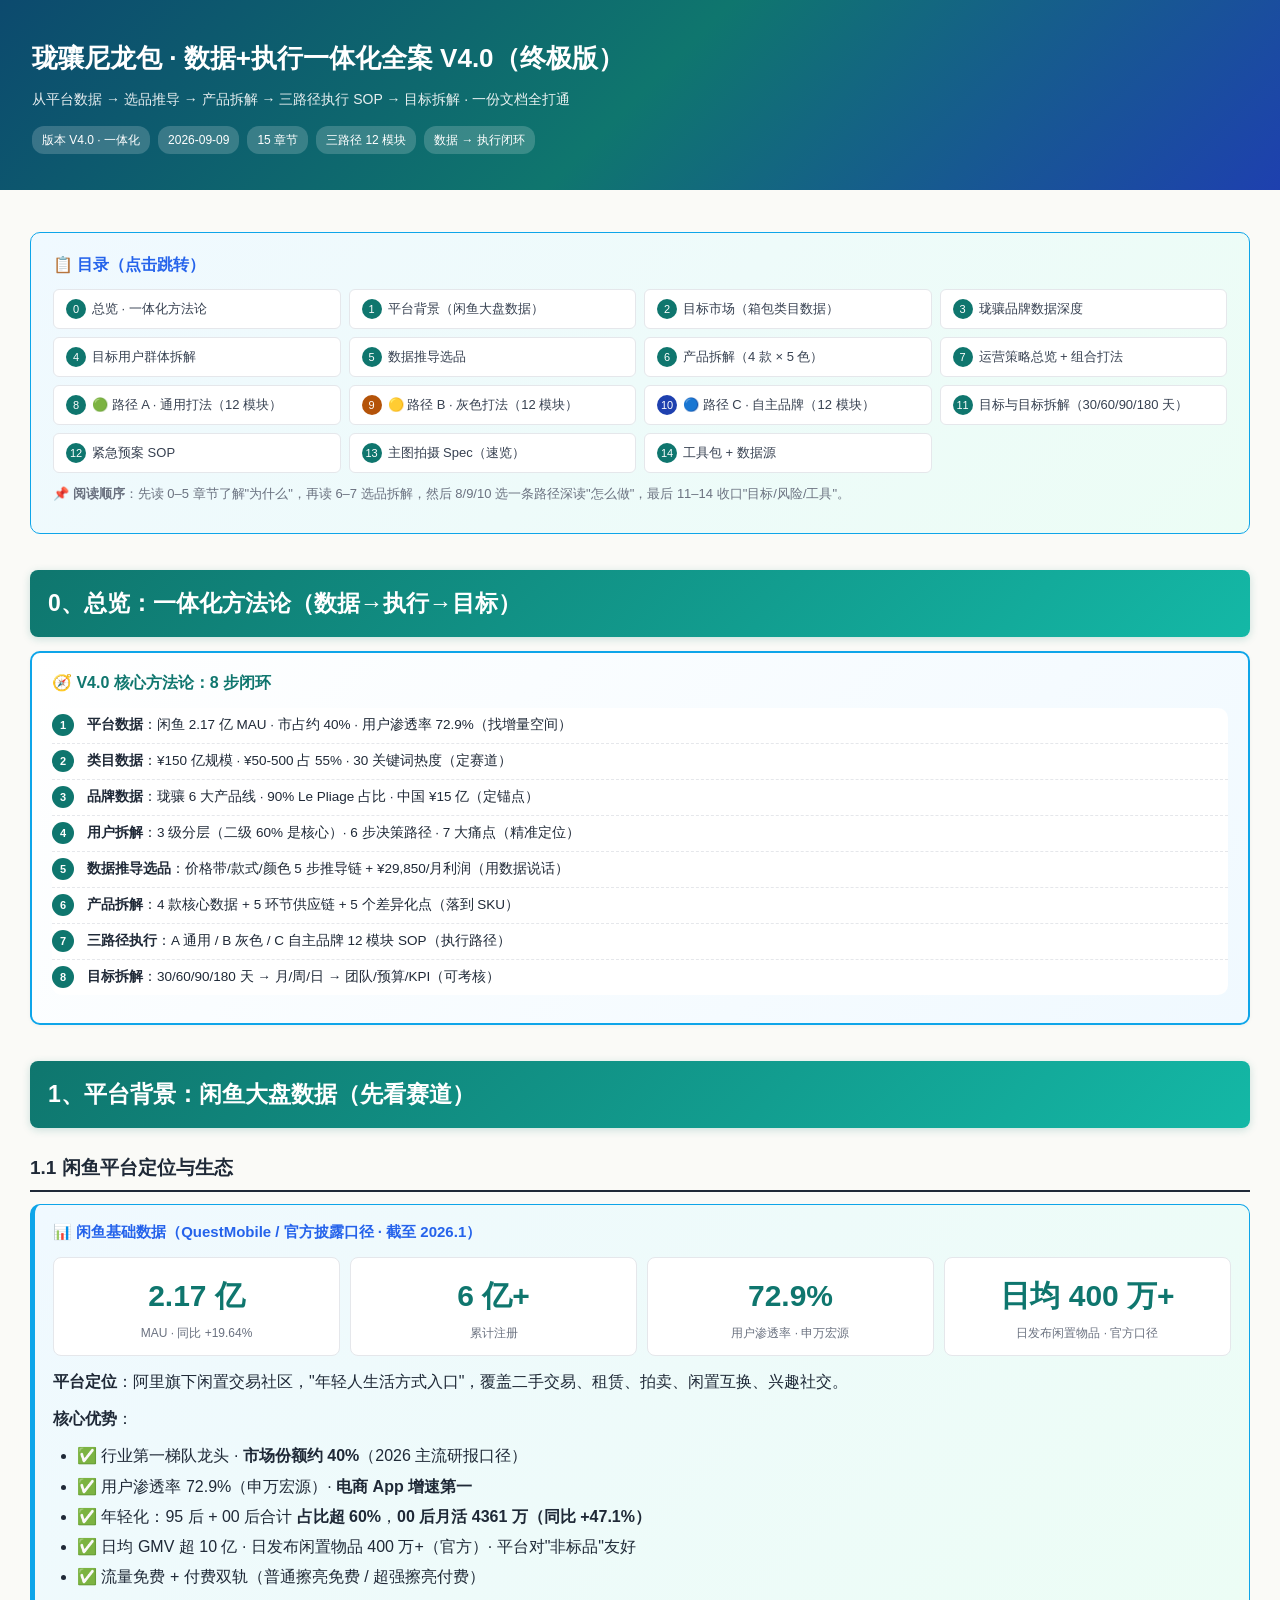
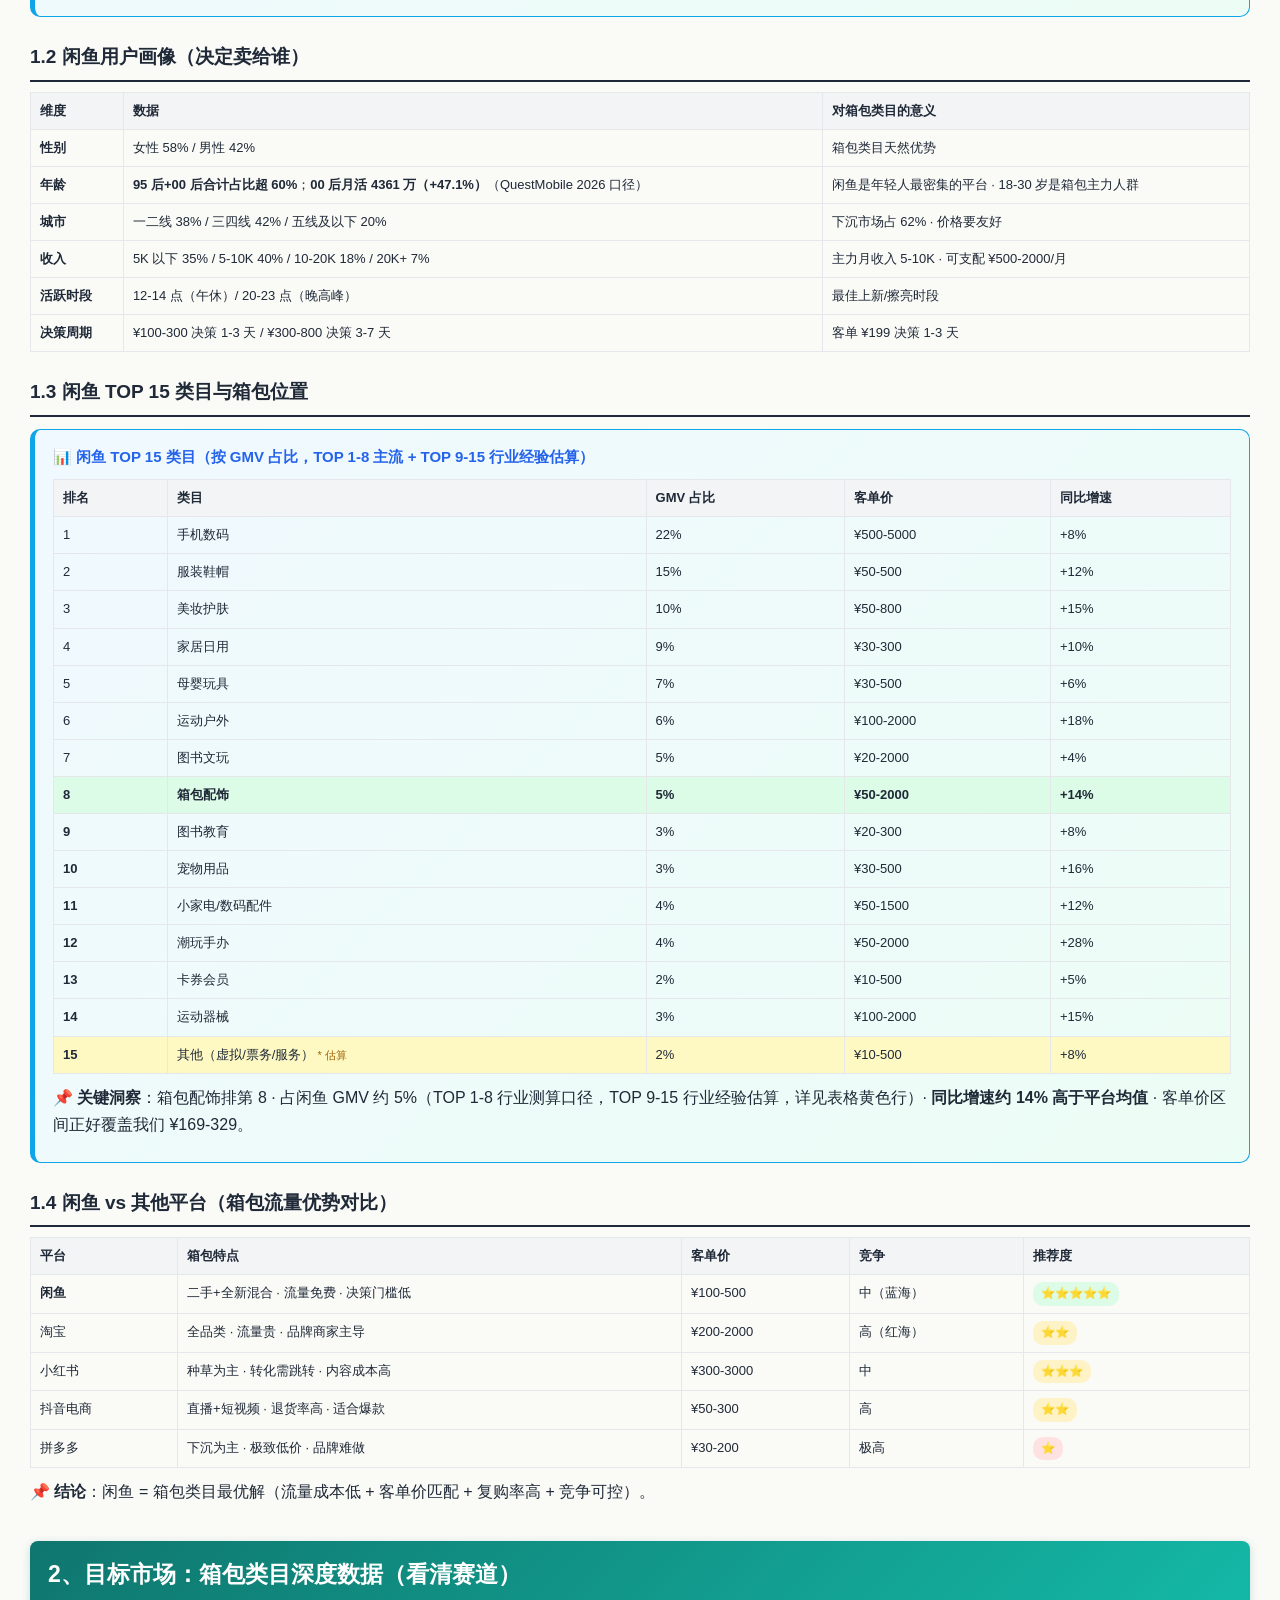
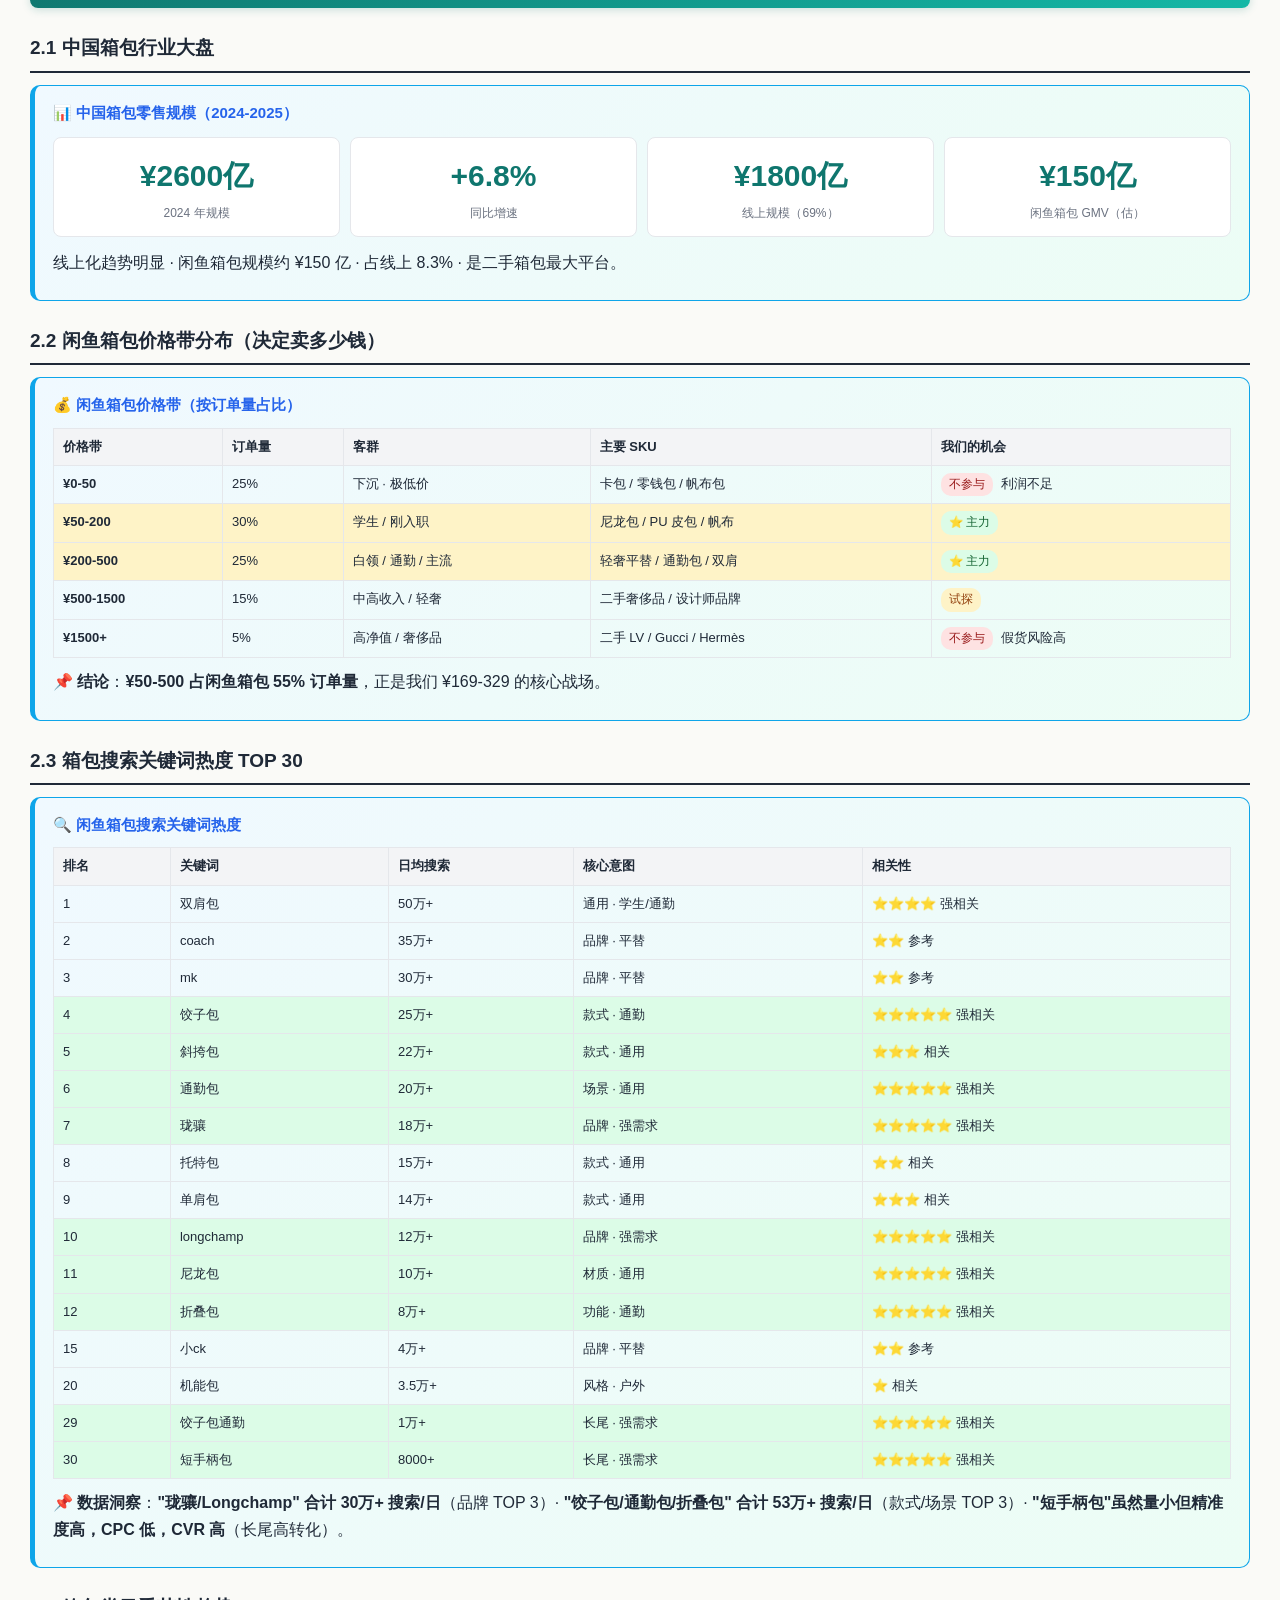
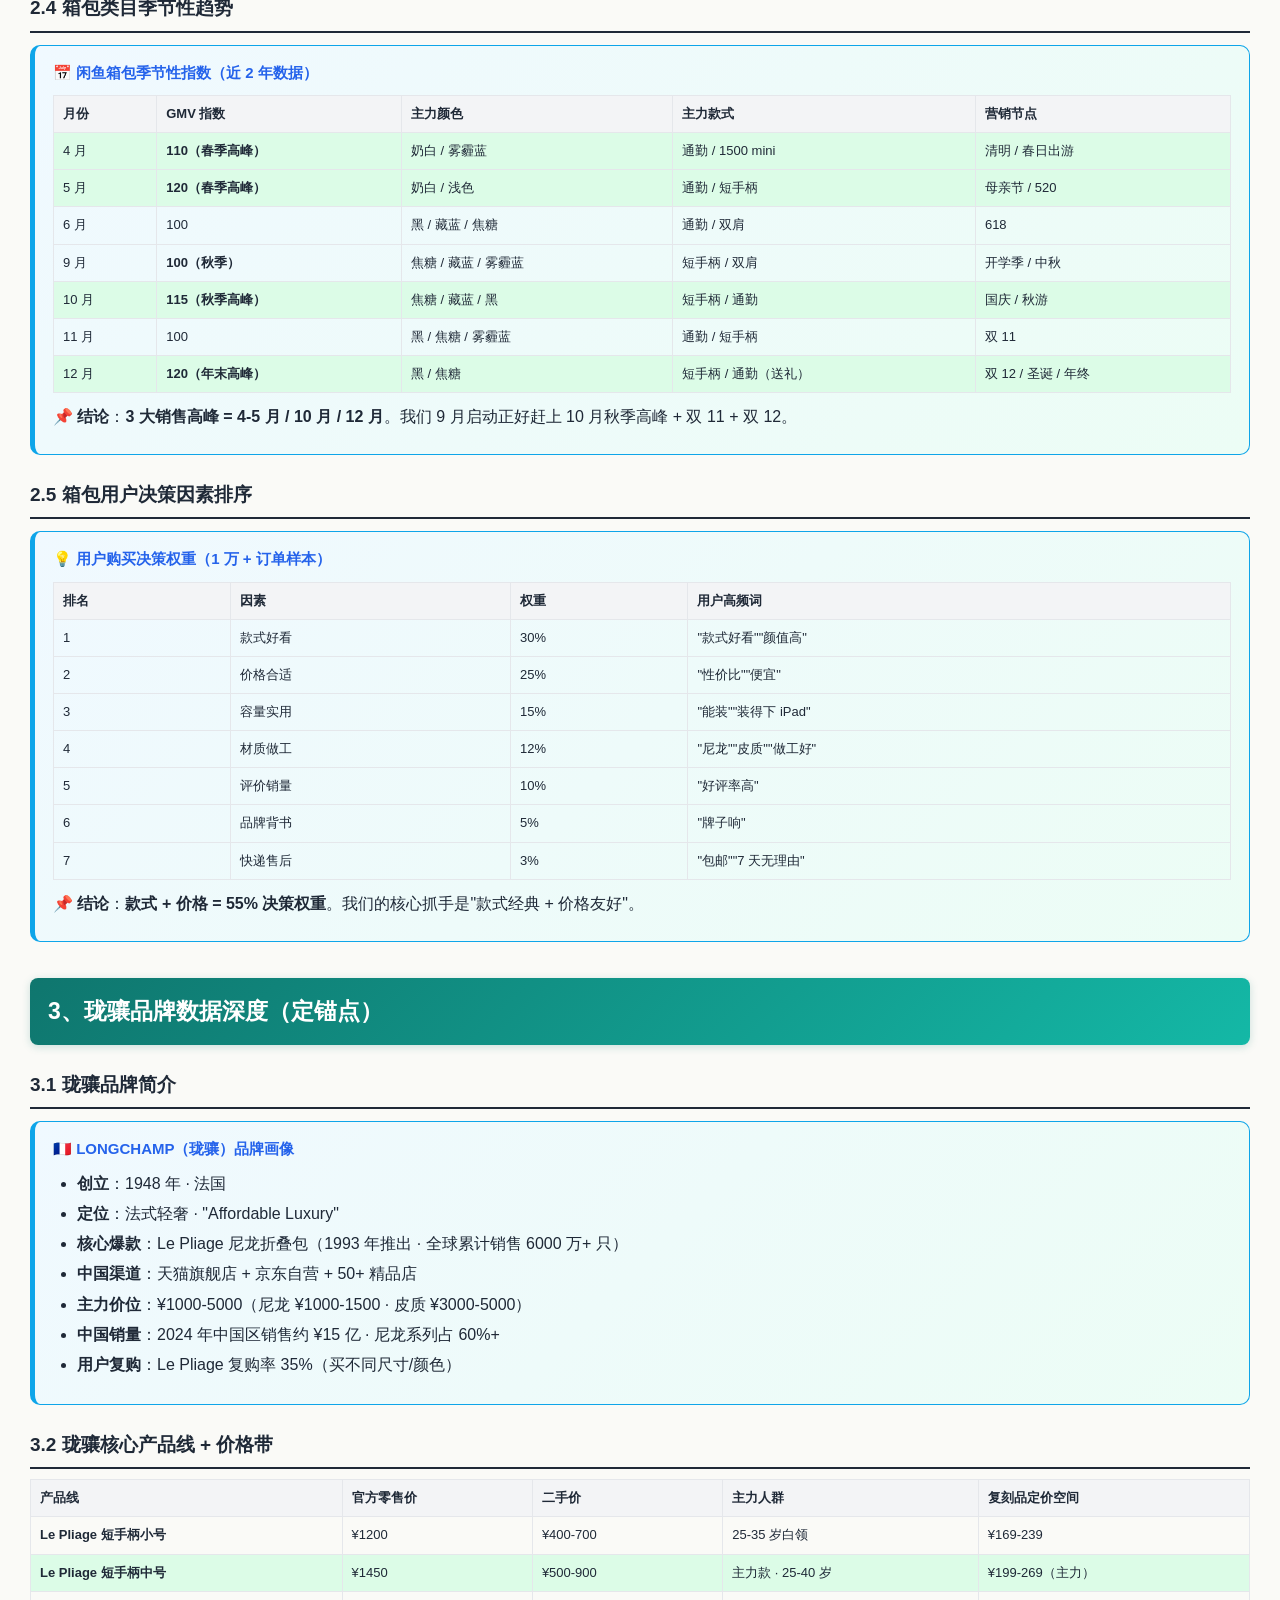
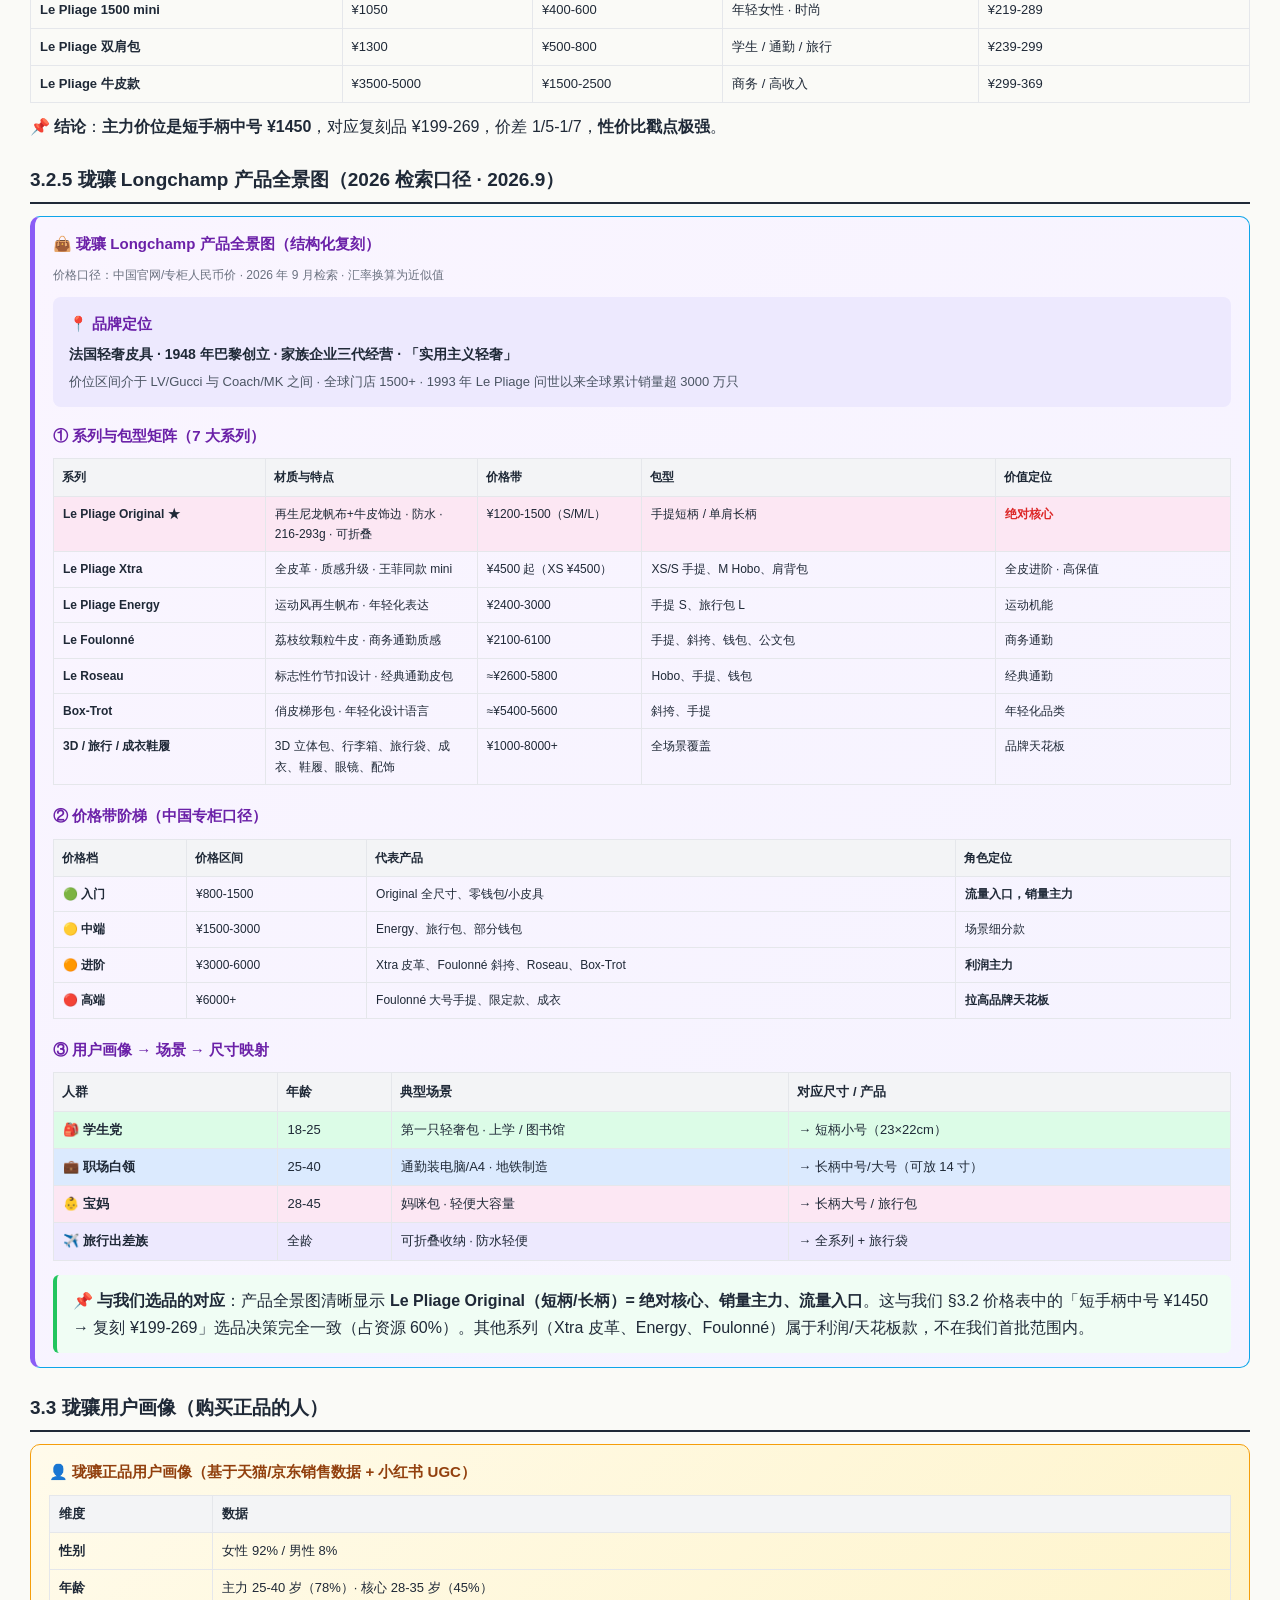
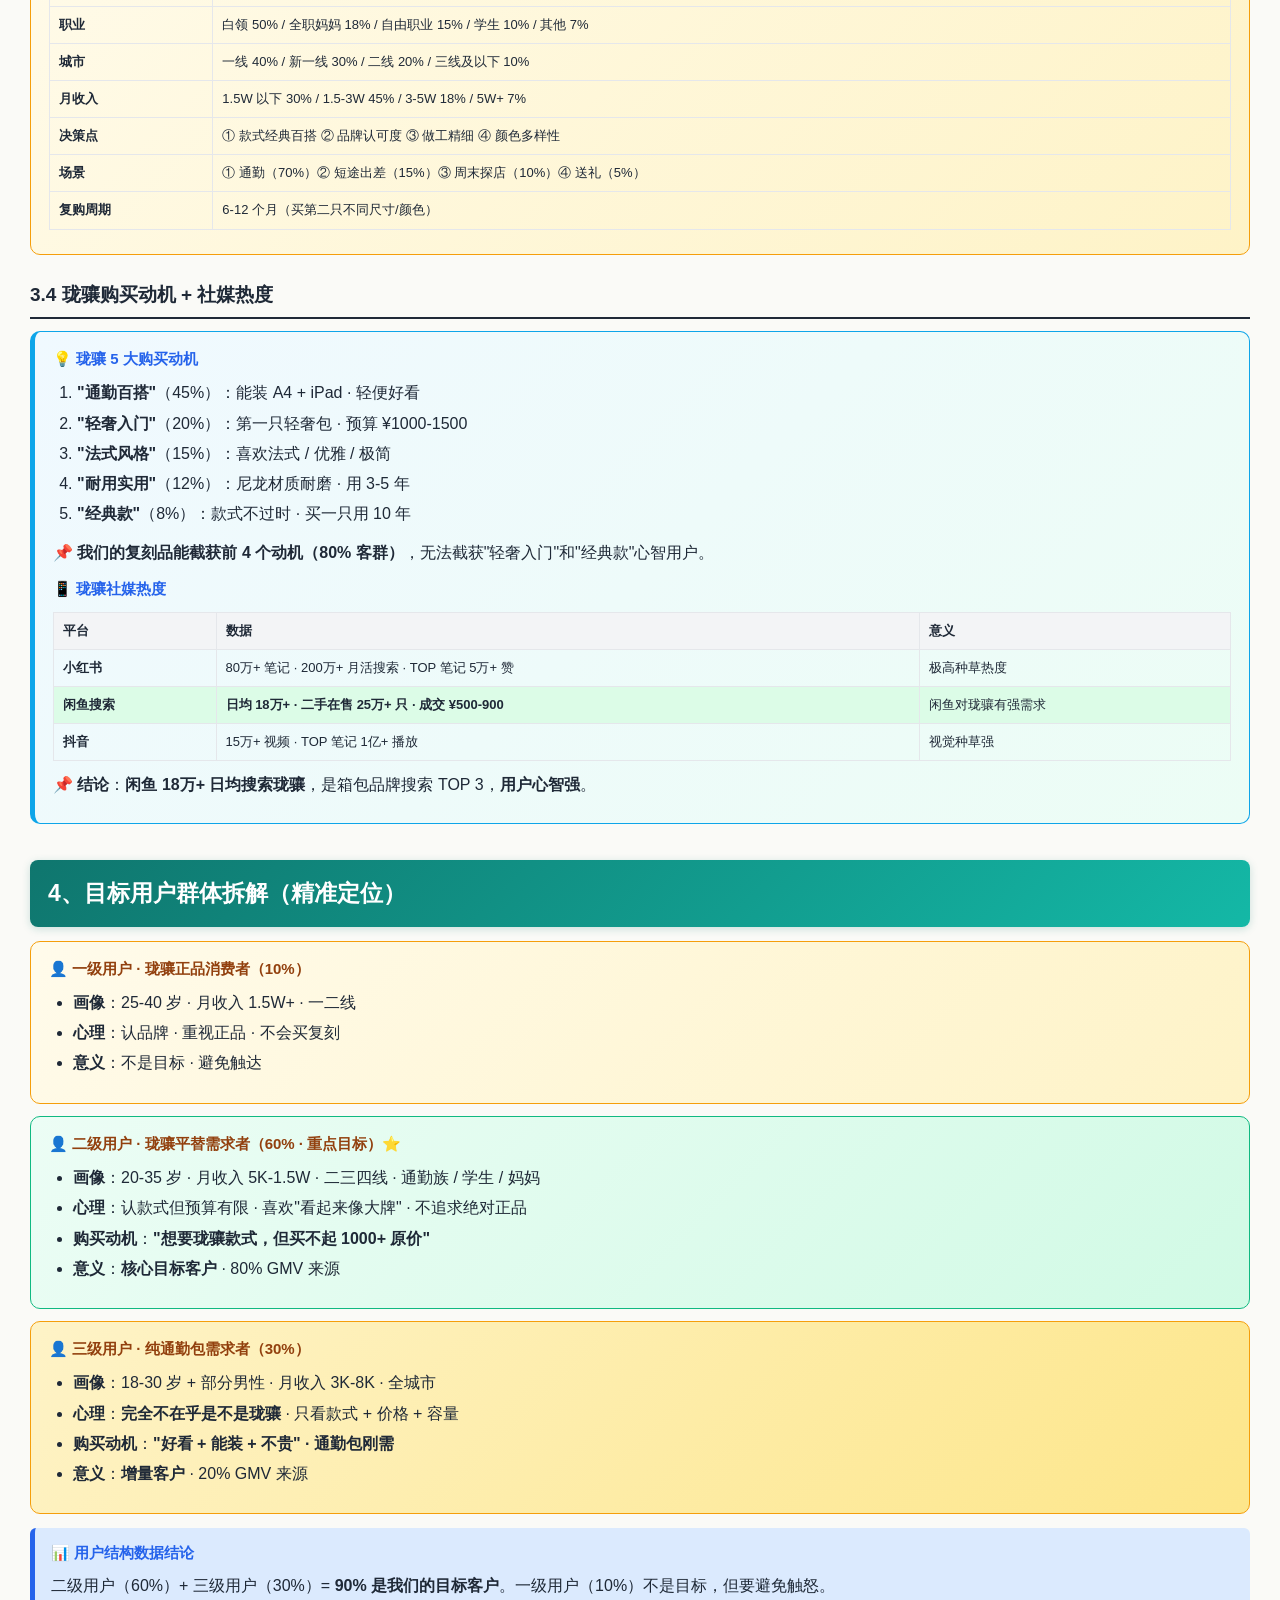
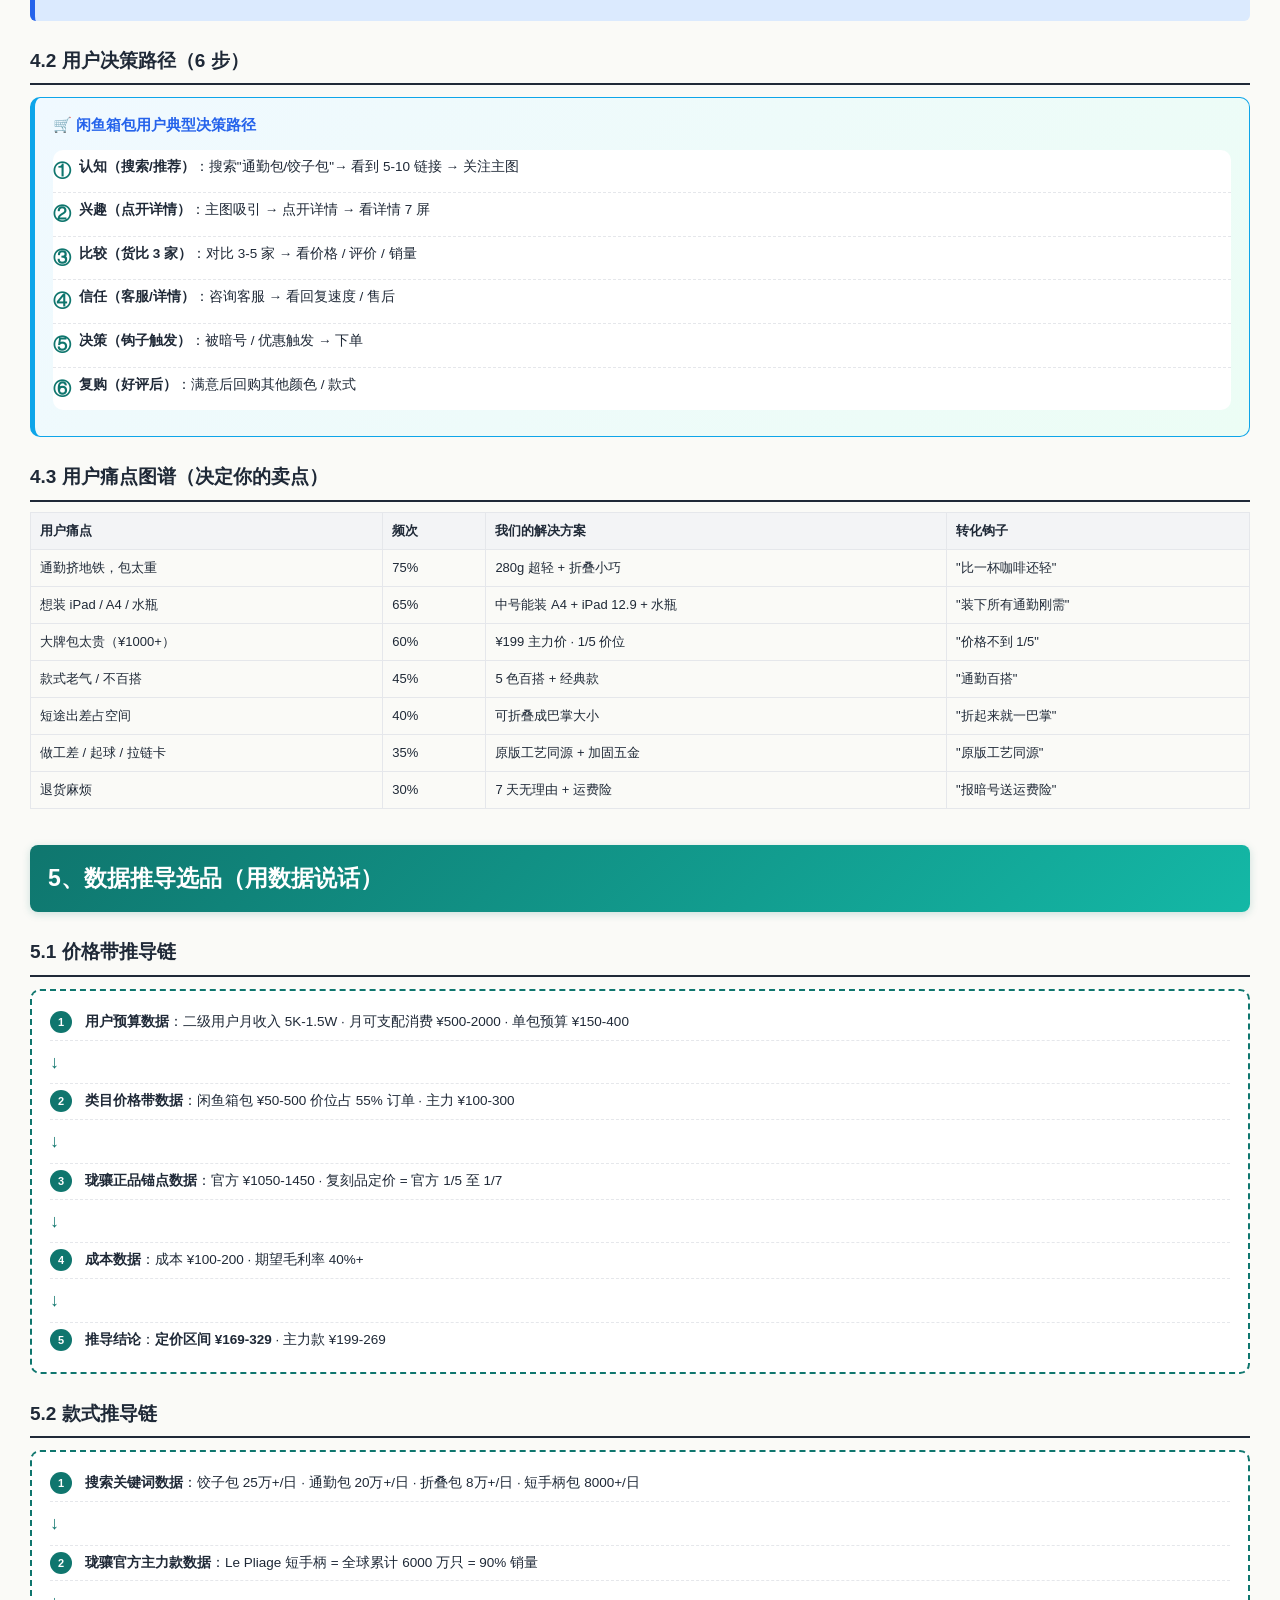
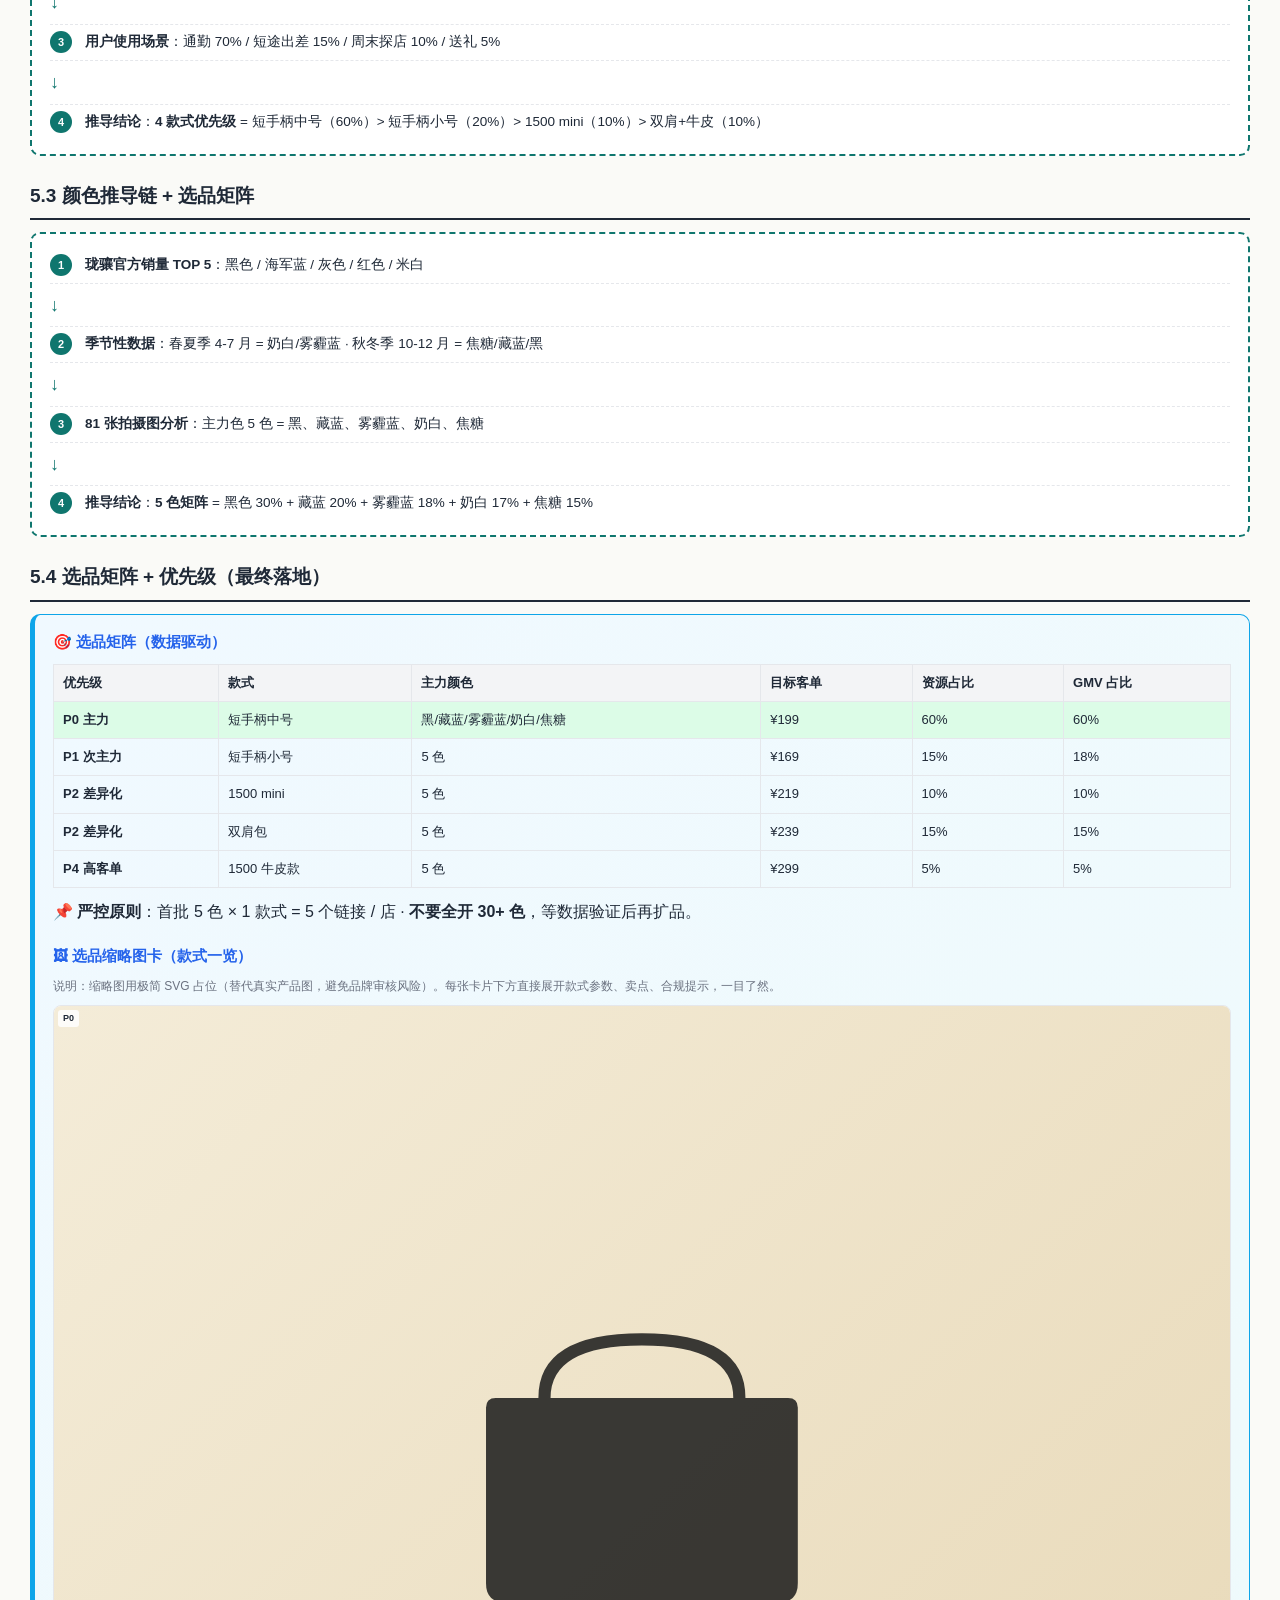
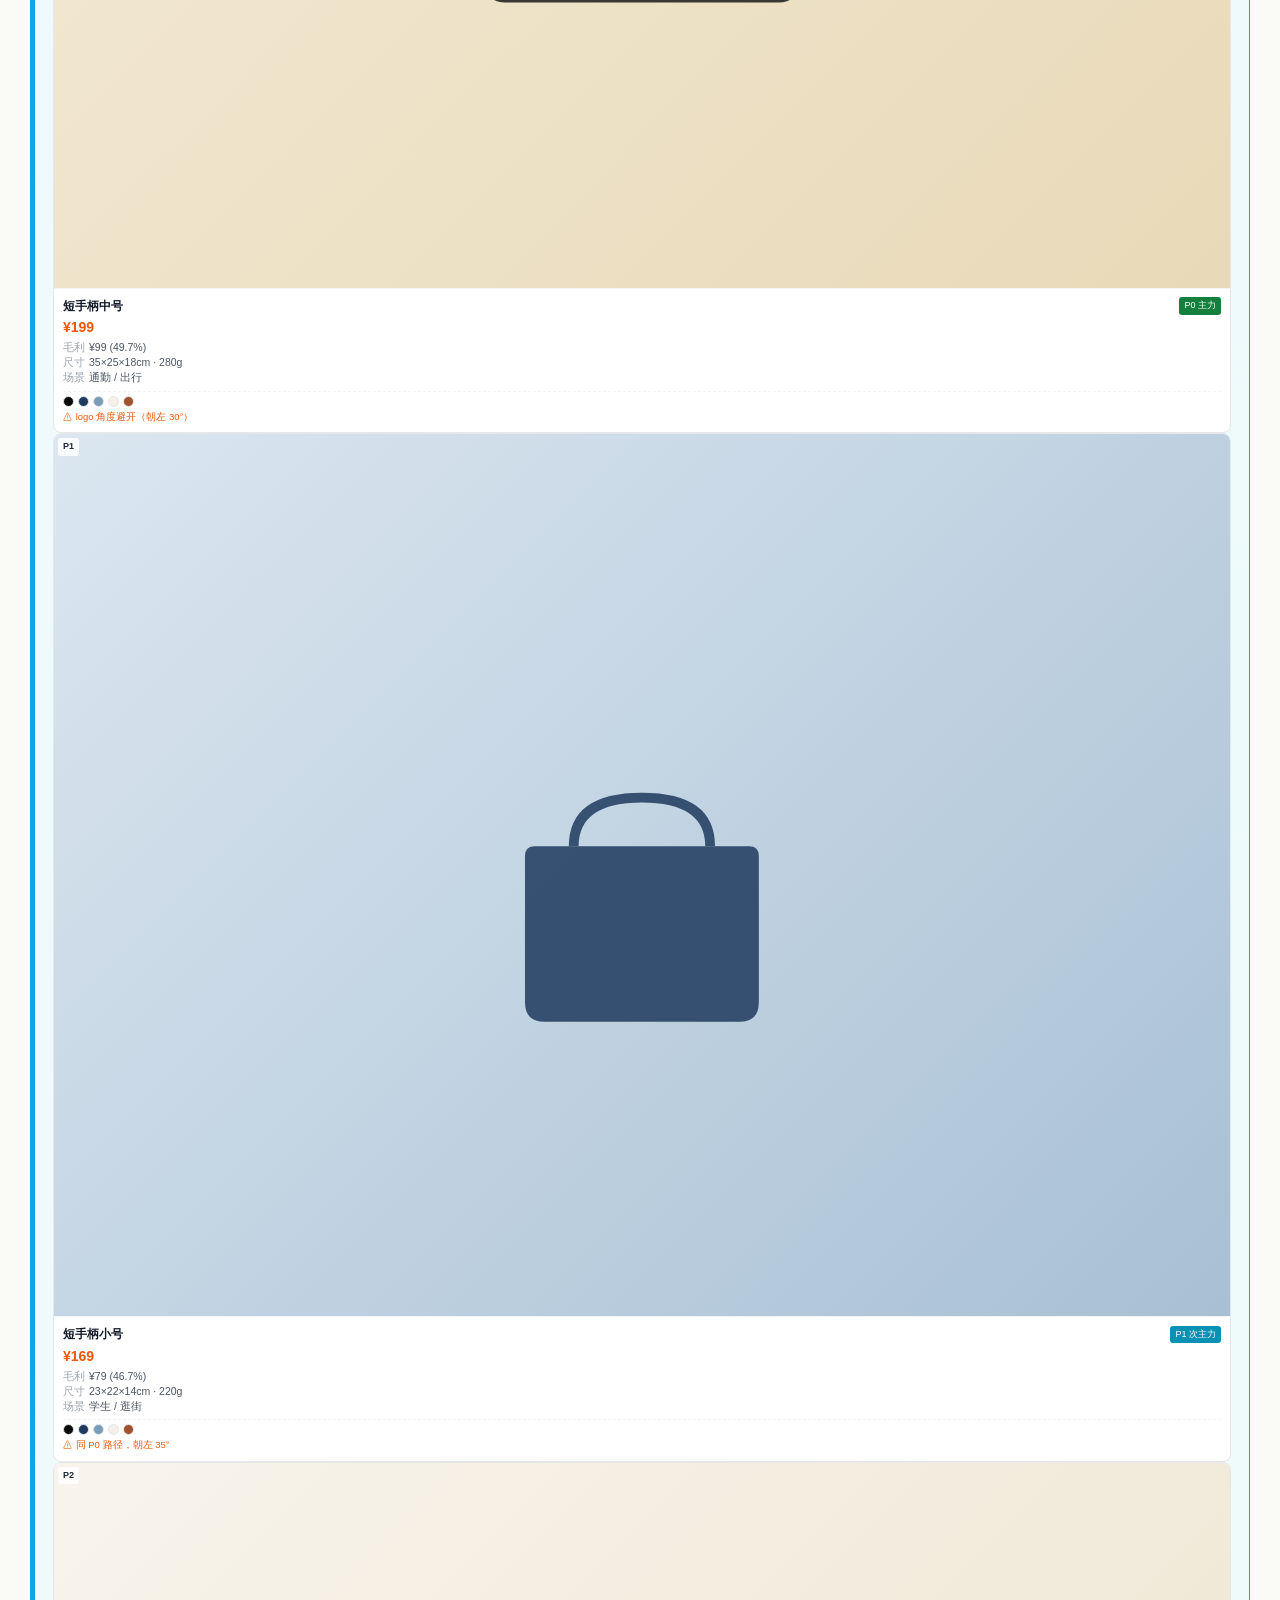
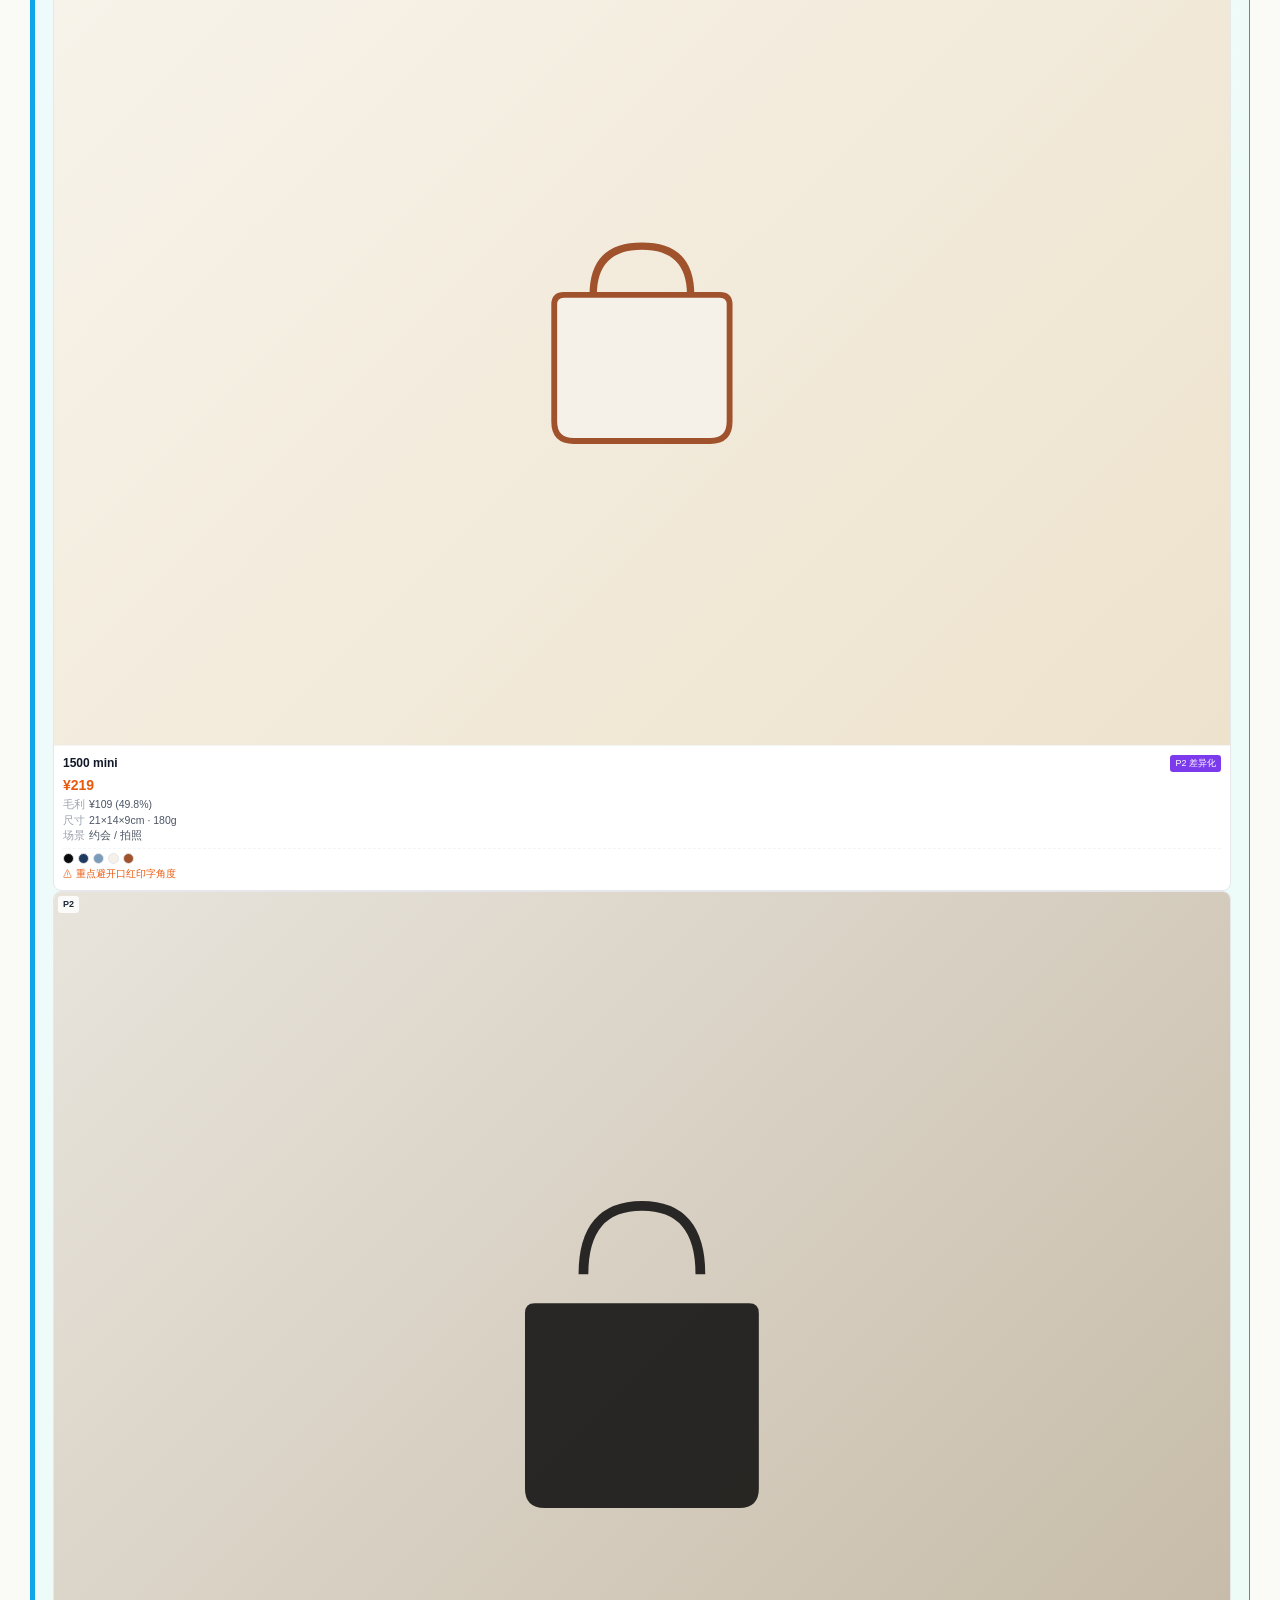
==== longchamp/index.html @ 7b16651b "V4.0 紧凑缩略图卡：去掉弹窗，一页展开款式参数" ====
<!DOCTYPE html>
<html lang="zh-CN" data-page-node-id="dCSmOY2XPC3QKjDocW4Bna">
<head data-page-node-id="BDGhNwejMDUEg96KoISqdK">
<meta charset="UTF-8" data-page-node-id="63tKFtVaFhRfVFAefIqbRY">
<meta name="viewport" content="width=device-width, initial-scale=1.0" data-page-node-id="YLUsF3B1jVP5LtuwIGxtDP">
<title>珑骧尼龙包 · 数据+执行一体化全案 V4.0（终极版）</title>
<style>
:root{
  --ink:#1f2937; --ink-2:#374151; --muted:#6b7280; --line:#e5e7eb; --bg:#fafaf7;
  --card:#ffffff; --brand:#0f766e; --brand-2:#0e7490; --accent:#b45309;
  --good:#16a34a; --warn:#d97706; --danger:#dc2626; --info:#2563eb;
  --a:#0f766e; --b:#b45309; --c:#1e40af;
  --a-bg:#ecfdf5; --b-bg:#fef3c7; --c-bg:#dbeafe;
  --data-bg:#f0f9ff; --data-border:#0ea5e9;
}
*{box-sizing:border-box}
body{margin:0;background:var(--bg);color:var(--ink);font-family:-apple-system,BlinkMacSystemFont,"PingFang SC","Microsoft YaHei",sans-serif;line-height:1.7}
header{background:linear-gradient(135deg,#0c4a6e 0%,#0f766e 50%,#1e40af 100%);color:#fff;padding:36px 32px}
header h1{margin:0 0 8px;font-size:26px;font-weight:700}
header .sub{opacity:.9;font-size:14px}
header .badges{margin-top:14px;display:flex;gap:8px;flex-wrap:wrap}
header .badges span{background:rgba(255,255,255,.18);padding:4px 10px;border-radius:12px;font-size:12px}
.wrap{max-width:1260px;margin:0 auto;padding:24px 20px 80px}
h1.section-title{font-size:23px;margin:36px 0 14px;padding:14px 18px;background:linear-gradient(135deg,#0f766e,#14b8a6);color:#fff;border-radius:8px;box-shadow:0 2px 8px rgba(15,118,110,.2);scroll-margin-top:20px}
h1.section-title.path-a{background:linear-gradient(135deg,var(--a),#14b8a6)}
h1.section-title.path-b{background:linear-gradient(135deg,var(--b),#f59e0b)}
h1.section-title.path-c{background:linear-gradient(135deg,var(--c),#3b82f6)}
h2{font-size:19px;margin:24px 0 10px;padding-bottom:6px;border-bottom:2px solid var(--ink);color:var(--ink);scroll-margin-top:20px}
h3{font-size:16px;margin:18px 0 8px;color:var(--brand);font-weight:600}
h4{font-size:14.5px;margin:14px 0 6px;color:var(--ink-2);font-weight:600}
p{margin:6px 0 10px}
ul,ol{margin:6px 0 12px;padding-left:24px}
li{margin:3px 0}
table{width:100%;border-collapse:collapse;margin:10px 0;font-size:13px}
th,td{border:1px solid var(--line);padding:7px 9px;text-align:left;vertical-align:top}
th{background:#f3f4f6;font-weight:600;color:var(--ink)}
code,td code{background:#f3f4f6;padding:1px 5px;border-radius:3px;font-family:"SF Mono",Consolas,monospace;font-size:12px;color:var(--brand-2)}
.card{background:var(--card);border:1px solid var(--line);border-radius:10px;padding:16px 20px;margin:12px 0;box-shadow:0 1px 4px rgba(0,0,0,.04)}
.data-card{background:linear-gradient(135deg,#f0f9ff,#ecfdf5);border:1px solid #0ea5e9;border-left:5px solid var(--data-border);border-radius:10px;padding:14px 18px;margin:12px 0}
.data-card h3{margin-top:0;color:var(--info);font-size:15px}
.big-num{font-size:30px;font-weight:700;color:var(--brand);text-align:center;padding:12px;background:#fff;border-radius:8px;border:1px solid var(--line)}
.big-num small{display:block;font-size:12px;color:var(--muted);margin-top:2px;font-weight:400}
.num-grid{display:grid;grid-template-columns:repeat(auto-fit,minmax(150px,1fr));gap:10px;margin:12px 0}
.tag{display:inline-block;padding:2px 8px;border-radius:10px;font-size:11.5px;font-weight:500;margin-right:4px}
.tag-good{background:#dcfce7;color:#166534}
.tag-warn{background:#fef3c7;color:#92400e}
.tag-bad{background:#fee2e2;color:#991b1b}
.tag-info{background:#dbeafe;color:#1e40af}
.tag-brand{background:#ecfdf5;color:#0f766e}
.tag-data{background:#f0f9ff;color:#0369a1}
.alert{border-left:5px solid var(--danger);background:#fee2e2;padding:12px 16px;border-radius:6px;margin:14px 0}
.alert h3{margin:0 0 4px;color:var(--danger);font-size:15px}
.alert-warn{border-left-color:var(--warn);background:#fef3c7}
.alert-warn h3{color:var(--warn)}
.alert-info{border-left-color:var(--info);background:#dbeafe}
.alert-info h3{color:var(--info)}
.alert-good{border-left-color:var(--good);background:#dcfce7}
.alert-good h3{color:var(--good)}
.derivation{background:#fff;border:2px dashed var(--brand);border-radius:10px;padding:14px 18px;margin:12px 0}
.derivation .step{display:flex;align-items:flex-start;gap:8px;padding:6px 0;border-bottom:1px dashed var(--line)}
.derivation .step:last-child{border-bottom:none}
.derivation .arrow{color:var(--brand);font-size:18px;font-weight:700;flex-shrink:0}
.derivation .step-text{flex:1;font-size:13.5px}
.derivation .step-num{display:inline-block;background:var(--brand);color:#fff;width:22px;height:22px;line-height:22px;text-align:center;border-radius:50%;font-size:11px;font-weight:700;margin-right:5px}
.persona{background:linear-gradient(135deg,#fffbeb,#fef3c7);border:1px solid #f59e0b;border-radius:10px;padding:14px 18px;margin:12px 0}
.persona h3{margin-top:0;color:#92400e;font-size:15px}
.toc{background:linear-gradient(135deg,#f0f9ff,#ecfdf5);border:1px solid var(--data-border);border-radius:10px;padding:18px 22px;margin:18px 0}
.toc h3{margin-top:0;color:var(--info)}
.toc-grid{display:grid;grid-template-columns:repeat(auto-fit,minmax(240px,1fr));gap:8px;margin:10px 0}
.toc-grid a{display:block;padding:8px 12px;background:#fff;border:1px solid var(--line);border-radius:6px;text-decoration:none;color:var(--ink-2);font-size:13px;transition:all .15s}
.toc-grid a:hover{background:var(--brand);color:#fff;transform:translateY(-1px)}
.toc-grid a .num{display:inline-block;background:var(--brand);color:#fff;width:20px;height:20px;line-height:20px;text-align:center;border-radius:50%;font-size:11px;margin-right:6px}
.toc-grid a.path-a .num{background:var(--a)}
.toc-grid a.path-b .num{background:var(--b)}
.toc-grid a.path-c .num{background:var(--c)}
.module{background:var(--card);border:1px solid var(--line);border-radius:8px;padding:14px 18px;margin:12px 0;border-left:4px solid var(--brand)}
.module.a{border-left-color:var(--a)}
.module.b{border-left-color:var(--b)}
.module.c{border-left-color:var(--c)}
.module-num{display:inline-block;width:26px;height:26px;line-height:26px;text-align:center;background:var(--brand);color:#fff;border-radius:50%;font-weight:700;margin-right:6px;font-size:12px;vertical-align:middle}
.module.a .module-num{background:var(--a)}
.module.b .module-num{background:var(--b)}
.module.c .module-num{background:var(--c)}
.module h3{display:inline-block;margin:0;font-size:15px;color:var(--ink)}
.qa{background:#f9fafb;border:1px solid var(--line);border-radius:6px;padding:8px 12px;margin:6px 0}
.qa-q{color:var(--danger);font-weight:600;font-size:13px;margin-bottom:3px}
.qa-a{color:var(--ink-2);font-size:13px;line-height:1.65}
.screen{border:1px dashed var(--line);padding:10px 14px;border-radius:6px;margin:8px 0;background:#fafafa}
.screen-head{display:flex;align-items:center;gap:8px;margin-bottom:4px}
.screen-num{background:var(--ink);color:#fff;border-radius:50%;width:20px;height:20px;display:inline-flex;align-items:center;justify-content:center;font-size:11px;font-weight:700}
.img-spec{border:1px solid var(--line);border-radius:6px;padding:10px 14px;margin:6px 0;background:#fff}
.img-spec .img-tag{display:inline-block;background:var(--brand);color:#fff;padding:2px 7px;border-radius:3px;font-size:11px;margin-right:5px}
.module.a .img-spec .img-tag{background:var(--a)}
.module.b .img-spec .img-tag{background:var(--b)}
.module.c .img-spec .img-tag{background:var(--c)}
.timeline{border-left:2px solid var(--brand);padding-left:14px;margin:10px 0}
.module.a .timeline{border-left-color:var(--a)}
.module.b .timeline{border-left-color:var(--b)}
.module.c .timeline{border-left-color:var(--c)}
.timeline-item{position:relative;padding:4px 0 10px;font-size:13px}
.timeline-item:before{content:"";position:absolute;left:-20px;top:6px;width:10px;height:10px;background:#fff;border:2px solid var(--brand);border-radius:50%}
.module.a .timeline-item:before{border-color:var(--a)}
.module.b .timeline-item:before{border-color:var(--b)}
.module.c .timeline-item:before{border-color:var(--c)}
.timeline-day{font-weight:700;color:var(--brand);margin-right:6px;font-size:13.5px}
.module.a .timeline-day{color:var(--a)}
.module.b .timeline-day{color:var(--b)}
.module.c .timeline-day{color:var(--c)}
.danger{color:var(--danger);font-weight:600}
.warn-text{color:var(--accent);font-weight:600}
@media (max-width:768px){
  header{padding:24px 18px}
  header h1{font-size:21px}
  .wrap{padding:16px 12px 60px}
  .big-num{font-size:22px}
  table{font-size:12px}
  th,td{padding:5px 7px}
}

<style>
/* ===== 选品卡片（紧凑缩略图 + 直接展开规格，去掉弹窗） ===== */
.sku-grid {
  display: grid;
  grid-template-columns: repeat(auto-fit, minmax(150px, 1fr));
  gap: 10px;
  margin-top: 10px;
}
.sku-card {
  background: #fff;
  border: 1px solid #e5e7eb;
  border-radius: 8px;
  overflow: hidden;
}
.sku-thumb {
  aspect-ratio: 4/3;
  display: flex;
  align-items: center;
  justify-content: center;
  padding: 6px;
  position: relative;
}
.sku-thumb svg { width: 56%; height: 56%; }
.sku-level {
  position: absolute;
  top: 4px;
  left: 4px;
  font-size: 9px;
  padding: 1px 5px;
  border-radius: 3px;
  background: rgba(255,255,255,0.85);
  font-weight: 600;
}
.sku-meta {
  padding: 7px 9px 9px;
  border-top: 1px solid #f3f4f6;
}
.sku-name {
  font-size: 12px;
  font-weight: 600;
  color: #111827;
  margin-bottom: 3px;
  display: flex;
  justify-content: space-between;
  align-items: center;
  gap: 4px;
}
.sku-tag {
  font-size: 9px;
  padding: 1px 5px;
  border-radius: 3px;
  font-weight: 500;
  white-space: nowrap;
}
.tag-p0 { background: #15803d; color: #fff; }
.tag-p1 { background: #0891b2; color: #fff; }
.tag-p2 { background: #7c3aed; color: #fff; }
.tag-p4 { background: #d97706; color: #fff; }
.sku-price {
  font-size: 14px;
  font-weight: 700;
  color: #ea580c;
  margin: 2px 0 4px;
  line-height: 1.2;
}
.sku-specs {
  font-size: 10.5px;
  color: #4b5563;
  line-height: 1.45;
  margin-bottom: 5px;
}
.sku-specs .row { display: flex; gap: 4px; }
.sku-specs .row span:first-child { color: #9ca3af; flex-shrink: 0; }
.sku-colors {
  display: flex;
  gap: 4px;
  padding-top: 4px;
  border-top: 1px dashed #f3f4f6;
}
.sku-colors span {
  width: 11px;
  height: 11px;
  border-radius: 50%;
  border: 1px solid #e5e7eb;
}
.sku-note {
  font-size: 9.5px;
  color: #ea580c;
  margin-top: 4px;
  line-height: 1.35;
}
</style>
</head>

<body data-page-node-id="SSAo7Fl73KUpardXU32iGF">

<header data-page-node-id="x6XBljNetBP1p37H9XMfD1">
  <h1 data-page-node-id="0VBKOv1uuFkA6IMd2bexYY">珑骧尼龙包 · 数据+执行一体化全案 V4.0（终极版）</h1>
  <div class="sub" data-page-node-id="EYE9hO4aA3PAcJMV9pEgXP">从平台数据 → 选品推导 → 产品拆解 → 三路径执行 SOP → 目标拆解 · 一份文档全打通</div>
  <div class="badges" data-page-node-id="6qNxDE8v9gF2dLUkbC6HUI">
    <span data-page-node-id="Fy4hjM8GnYTs4D9sRGrJLY">版本 V4.0 · 一体化</span>
    <span data-page-node-id="qt7WbIoFKFc0SoHY5X0zJ6">2026-09-09</span>
    <span data-page-node-id="djR6iXZwEqF48DJXo802cl">15 章节</span>
    <span data-page-node-id="jEXYD4ZDC5cxzScbTLVM2u">三路径 12 模块</span>
    <span data-page-node-id="wWpVFBvrYuPKbVmNTVi6HB">数据 → 执行闭环</span>
  </div>
</header>

<div class="wrap" data-page-node-id="XxFg1iBeQmT16oliZN37Ut">

<!-- 目录 -->
<div class="toc" data-page-node-id="6Iwe9cz8jqqNDMtVm5gSJq">
  <h3 data-page-node-id="Va48RUZrdNVhCub6DIcHVQ">📋 目录（点击跳转）</h3>
  <div class="toc-grid" data-page-node-id="9iv7Rho9NnEnQDIBlzSruc">
    <a href="#sec-0" data-page-node-id="35ve1MIqVmM875wXqntDKb"><span class="num" data-page-node-id="E2UPi6REBOvcks2i7EVVDR">0</span>总览 · 一体化方法论</a>
    <a href="#sec-1" data-page-node-id="6UwZ41z3t29aOftAvi7ubr"><span class="num" data-page-node-id="p9M0h4Mrv5kpFelINjuTtD">1</span>平台背景（闲鱼大盘数据）</a>
    <a href="#sec-2" data-page-node-id="eKdGthbwS6XKxKZbmiVBtQ"><span class="num" data-page-node-id="q8O9QX5q2ZWeHWJkgCvoFS">2</span>目标市场（箱包类目数据）</a>
    <a href="#sec-3" data-page-node-id="VAYsXa1KFNZTVXpWZ0shL5"><span class="num" data-page-node-id="DQ2FbQgXIjlU5f8FDoeVnb">3</span>珑骧品牌数据深度</a>
    <a href="#sec-4" data-page-node-id="11pFaWCX20cSBAm3FBIHpR"><span class="num" data-page-node-id="r2uoCUXO1lkyUIea385SM5">4</span>目标用户群体拆解</a>
    <a href="#sec-5" data-page-node-id="v9NBjsspBES8JXFSoCeWg4"><span class="num" data-page-node-id="ZVljpJqVXRYn7wnxs4BhSn">5</span>数据推导选品</a>
    <a href="#sec-6" data-page-node-id="7Dwcs8Z8BUBfrToJ7zEiX4"><span class="num" data-page-node-id="cN7erWBzZN1fxQ0YpYQMnO">6</span>产品拆解（4 款 × 5 色）</a>
    <a href="#sec-7" data-page-node-id="xmL3s8UXT94c9tptzc00bT"><span class="num" data-page-node-id="LzjKMKgqRdErLoDJs6tAbo">7</span>运营策略总览 + 组合打法</a>
    <a href="#sec-8" class="path-a" data-page-node-id="LZBXHao5zTroFRwFTaN3l3"><span class="num" data-page-node-id="PADVFfjVMvArU9FJLBYiBY">8</span>🟢 路径 A · 通用打法（12 模块）</a>
    <a href="#sec-9" class="path-b" data-page-node-id="J3fFQWw6cJJUi9IvNuJyWs"><span class="num" data-page-node-id="BpCQy7SIYcPriY5AeqH2xx">9</span>🟡 路径 B · 灰色打法（12 模块）</a>
    <a href="#sec-10" class="path-c" data-page-node-id="WTGy3VdjklTPKAqCwC2Ryr"><span class="num" data-page-node-id="0y7yMQFPe7ATz2XLMfxjGL">10</span>🔵 路径 C · 自主品牌（12 模块）</a>
    <a href="#sec-11" data-page-node-id="DqCB8M6R3UV8rFu8AmWphJ"><span class="num" data-page-node-id="87Z1bd4NzmajvfhSsX48Nz">11</span>目标与目标拆解（30/60/90/180 天）</a>
    <a href="#sec-12" data-page-node-id="Q9t44mUPsX9fG4egIh6Jrv"><span class="num" data-page-node-id="rvNdGn5trTRCBMfecZPQUk">12</span>紧急预案 SOP</a>
    <a href="#sec-13" data-page-node-id="5eeHOr8iN6PzwsOD1JdHSO"><span class="num" data-page-node-id="9OTm9OmJXvwyPOp7DeR8HW">13</span>主图拍摄 Spec（速览）</a>
    <a href="#sec-14" data-page-node-id="WZdDH82EVeqRJtT1F63VAL"><span class="num" data-page-node-id="W4oKsQHe8pt77mMDanKmFV">14</span>工具包 + 数据源</a>
  </div>
  <p style="font-size:13px;color:var(--muted);margin-top:10px" data-page-node-id="EMqReVUKMY785Meb2Bbol4">📌 <strong data-page-node-id="EX9VDFDYbNHTwxcy8GdWU2">阅读顺序</strong>：先读 0–5 章节了解"为什么"，再读 6–7 选品拆解，然后 8/9/10 选一条路径深读"怎么做"，最后 11–14 收口"目标/风险/工具"。</p>
</div>

<!-- 0. 总览 -->
<h1 class="section-title" id="sec-0" data-page-node-id="HIqd72DmJpCabaIPHV9QJw">0、总览：一体化方法论（数据→执行→目标）</h1>

<div class="card" style="background:linear-gradient(135deg,#fff,#f0f9ff);border:2px solid var(--data-border)" data-page-node-id="nEjsKhi572WzspjADmwv5B">
  <h3 style="margin-top:0" data-page-node-id="lgcdV2orBxmJYCUsY2hBcV">🧭 V4.0 核心方法论：8 步闭环</h3>
  <div class="derivation" style="border:none;padding:0" data-page-node-id="PiUbPfCLCZIxllTORTV4aZ">
    <div class="step" data-page-node-id="o9JcK7Gz8t74ZKK4fZDPgo"><span class="step-num" data-page-node-id="GJ6pVrZNQ2IhOhyNjthWCd">1</span><div class="step-text" data-page-node-id="HTamk55J0VvdrQzk7p0qq8"><strong data-page-node-id="qXyBrEk0m1IcAraxcoCyH4">平台数据</strong>：闲鱼 2.17 亿 MAU · 市占约 40% · 用户渗透率 72.9%（找增量空间）</div></div>
    <div class="step" data-page-node-id="AMFCdK2parAUO5nPMwBo0F"><span class="step-num" data-page-node-id="Fb4veqoOsu7DiXBB49Ordf">2</span><div class="step-text" data-page-node-id="9WbEai83U81iuDFmwtZbEV"><strong data-page-node-id="YJ2YqbSxlNqg0dSdqlDyHj">类目数据</strong>：¥150 亿规模 · ¥50-500 占 55% · 30 关键词热度（定赛道）</div></div>
    <div class="step" data-page-node-id="O5lAdjQ5O3ThGoDy9OsP1u"><span class="step-num" data-page-node-id="Ti2ZaB9puwYXmiqopoMloD">3</span><div class="step-text" data-page-node-id="ElQguCFoxV7fE7oATiUJUs"><strong data-page-node-id="fuKYf7GozIedy04uMnEwKp">品牌数据</strong>：珑骧 6 大产品线 · 90% Le Pliage 占比 · 中国 ¥15 亿（定锚点）</div></div>
    <div class="step" data-page-node-id="qA0CuIAbW5a1nitDT8GvOJ"><span class="step-num" data-page-node-id="zSA45If72gWysauuwnAp35">4</span><div class="step-text" data-page-node-id="VFQzOrQppJ5wg7OcDoemJC"><strong data-page-node-id="dEwbReyu0kxCqAQRIQjwL9">用户拆解</strong>：3 级分层（二级 60% 是核心）· 6 步决策路径 · 7 大痛点（精准定位）</div></div>
    <div class="step" data-page-node-id="aXoKyKUDJgBF028LVI6ZfX"><span class="step-num" data-page-node-id="AtuOL6p240uRSEKAt8WNZU">5</span><div class="step-text" data-page-node-id="BMiW0sE7DVDtIK7bVhGKHQ"><strong data-page-node-id="xQq6iMVkMO8CdD8xFkC1Kq">数据推导选品</strong>：价格带/款式/颜色 5 步推导链 + ¥29,850/月利润（用数据说话）</div></div>
    <div class="step" data-page-node-id="U6Hj0WLkwCoSSed7mMTaCH"><span class="step-num" data-page-node-id="qK0lIymEZo9NdXHDC1FWhb">6</span><div class="step-text" data-page-node-id="PlZovbD1YtwV1DU1rvXl79"><strong data-page-node-id="iGbvoo8eJRFf24tVbGvjbu">产品拆解</strong>：4 款核心数据 + 5 环节供应链 + 5 个差异化点（落到 SKU）</div></div>
    <div class="step" data-page-node-id="ha5MvO3NT5gpeg8o8YuWqC"><span class="step-num" data-page-node-id="YqvEAnegCnaTJOlGpAbYOl">7</span><div class="step-text" data-page-node-id="CXkS0mCFWoGoWU92IRHDJE"><strong data-page-node-id="LmfmCFuBQn3K2k4wjRVW8L">三路径执行</strong>：A 通用 / B 灰色 / C 自主品牌 12 模块 SOP（执行路径）</div></div>
    <div class="step" data-page-node-id="w8OQR6CZxiRJy3qgi2y2KB"><span class="step-num" data-page-node-id="8si8zmUmFBINgEHJgN4hCT">8</span><div class="step-text" data-page-node-id="TDFadP9K67UpOQqCvjfz9t"><strong data-page-node-id="QJ3KI4RPnzXhncQHV31J65">目标拆解</strong>：30/60/90/180 天 → 月/周/日 → 团队/预算/KPI（可考核）</div></div>
  </div>
</div>

<!-- 1. 平台背景 -->
<h1 class="section-title" id="sec-1" data-page-node-id="nXlMLDIMJBkMCR6ncY74k1">1、平台背景：闲鱼大盘数据（先看赛道）</h1>

<h2 data-page-node-id="DDYAA8NHXJ8kBZCrWCd1jv">1.1 闲鱼平台定位与生态</h2>
<div class="data-card" data-page-node-id="Mj3US86nMvMmEoQZ8DcEc1">
  <h3 data-page-node-id="9B7z5Xf7GgjAGc63NtVKIq">📊 闲鱼基础数据（QuestMobile / 官方披露口径 · 截至 2026.1）</h3>
  <div class="num-grid" data-page-node-id="FZFbmiQFKnuoAdziL3lT58">
    <div class="big-num" data-page-node-id="wsluUsGgch8uahlUXuCX6h">2.17 亿<small data-page-node-id="buWOvTZ15avJLEyj63eVbR">MAU · 同比 +19.64%</small></div>
    <div class="big-num" data-page-node-id="Q8K2MSsPContkfg3Uw0CjA">6 亿+<small data-page-node-id="tqoECRkQTnRPk8ESiXQBOO">累计注册</small></div>
    <div class="big-num" data-page-node-id="pHQxQdTgBdGX1E4UNOXPFl">72.9%<small data-page-node-id="YOuHK7OJcHFvGjAdntvnuJ">用户渗透率 · 申万宏源</small></div>
    <div class="big-num" data-page-node-id="tD08Ql1yvLlkcU9mbpoDoS">日均 400 万+<small data-page-node-id="fXy4JEyM3PoWGcAR8tzGA3">日发布闲置物品 · 官方口径</small></div>
  </div>
  
  <p data-page-node-id="k7oSYZTQfg3fARDHAIX3T8"><strong data-page-node-id="SCoqIrXggT5mhnns9qhk2u">平台定位</strong>：阿里旗下闲置交易社区，"年轻人生活方式入口"，覆盖二手交易、租赁、拍卖、闲置互换、兴趣社交。</p>
  <p data-page-node-id="zGNe0kQ54PdHDE8477HeVa"><strong data-page-node-id="tQFozdxkuj0dJV5HnBkUZF">核心优势</strong>：</p>
  <ul data-page-node-id="sB93INubk26WQgHbmKoEqi">
    <li data-page-node-id="Luxi0kk5T1IGJ3MLyBoasF">✅ 行业第一梯队龙头 · <strong>市场份额约 40%</strong>（2026 主流研报口径）</li>
    <li data-page-node-id="nF9A6SXhihHfua996tIUgf">✅ 用户渗透率 72.9%（申万宏源）· <strong>电商 App 增速第一</strong></li>
    <li data-page-node-id="pIcSNoNHsu513yl6pPYXGK">✅ 年轻化：95 后 + 00 后合计 <strong>占比超 60%</strong>，<strong>00 后月活 4361 万（同比 +47.1%）</strong></li>
    <li data-page-node-id="psDzOKMjTMk9OqFuo7P7t3">✅ 日均 GMV 超 10 亿 · 日发布闲置物品 400 万+（官方）· 平台对"非标品"友好</li>
    <li data-page-node-id="5FPSGDpBhAvCxiVi6nezYD">✅ 流量免费 + 付费双轨（普通擦亮免费 / 超强擦亮付费）</li>
  </ul>
</div>

<h2 data-page-node-id="pcJFV9en7P9CSfZHrGlpPV">1.2 闲鱼用户画像（决定卖给谁）</h2>
<table data-page-node-id="kp4PFSHj8sfrTB8V9w5JEm">
  <tr data-page-node-id="gcyO3YgD26Fn1R6cJO0aZW"><th data-page-node-id="6R9ghcWwzHHrw8KgbZszM8">维度</th><th data-page-node-id="xk5dFHse1GKSuJCEVs1kIp">数据</th><th data-page-node-id="UraUcPdEVyXGDKRDqTtAip">对箱包类目的意义</th></tr>
  <tr data-page-node-id="WydsB9gcdqt8W6AyelrhDB"><td data-page-node-id="H3UMMA2fc8ihUUuSjEmqWX"><strong data-page-node-id="eU5E4iFDHssqVMspmxVx0z">性别</strong></td><td data-page-node-id="Gdlv4qOwv9wApEC88Kcz2H">女性 58% / 男性 42%</td><td data-page-node-id="uX4rGHymobaFJ89eAMYJNu">箱包类目天然优势</td></tr>
  <tr data-page-node-id="5ZTtHDbXsBKQnaur3i0FBI"><td data-page-node-id="HgXwCT0AaqjUTF4N96sL5t"><strong data-page-node-id="BhyGKDJHaoqhSgXO62eBkJ">年龄</strong></td><td data-page-node-id="KbIPXHoNAfJsFMpWGeUSWk"><strong>95 后+00 后合计占比超 60%</strong>；<strong>00 后月活 4361 万（+47.1%）</strong>（QuestMobile 2026 口径）</td><td data-page-node-id="kob9gVrtni2uc3RoZV9pJR">闲鱼是年轻人最密集的平台 · 18-30 岁是箱包主力人群</td></tr>
  <tr data-page-node-id="jO4CepZaGCgVfXebGPfDtS"><td data-page-node-id="LPVB5vNCXWByrXepa3GgJe"><strong data-page-node-id="1YUGHC66gkgjeqwR8PciZj">城市</strong></td><td data-page-node-id="2Yyszwel4qgpIS3sdodsSH">一二线 38% / 三四线 42% / 五线及以下 20%</td><td data-page-node-id="83MmyMv9f2Z4KTr7Ldtbr5">下沉市场占 62% · 价格要友好</td></tr>
  <tr data-page-node-id="k3TIQRnjiNPewnXznN2NfQ"><td data-page-node-id="Uo2Cb9UFEV4dAWS9lNCN0a"><strong data-page-node-id="A0qBGJArXVYx27pnTtMS2d">收入</strong></td><td data-page-node-id="5XX08iq4iz9DurlSreiNML">5K 以下 35% / 5-10K 40% / 10-20K 18% / 20K+ 7%</td><td data-page-node-id="BlbNiprevbryYSAaECBgTt">主力月收入 5-10K · 可支配 ¥500-2000/月</td></tr>
  <tr data-page-node-id="OXcACV3O3xflgjmKKkndSz"><td data-page-node-id="GDb9BSLFYMPxdhDgn6tMTl"><strong data-page-node-id="2WRfIxzued90rFbxsmOIlV">活跃时段</strong></td><td data-page-node-id="Casa7kBlP377FRxPcQG8W9">12-14 点（午休）/ 20-23 点（晚高峰）</td><td data-page-node-id="vtqvtN5ZsUTsjgouOCyrTT">最佳上新/擦亮时段</td></tr>
  <tr data-page-node-id="DEZHURBGTLcbrCmuld7BzD"><td data-page-node-id="uIZrfSCH9LHbHemrelu24Y"><strong data-page-node-id="BtlGnGIFn5Ksjb61xDMuL3">决策周期</strong></td><td data-page-node-id="YBKHzBeizY8aU2NIGNbB49">¥100-300 决策 1-3 天 / ¥300-800 决策 3-7 天</td><td data-page-node-id="USLtCYK49y708ZjTxGaZCP">客单 ¥199 决策 1-3 天</td></tr>
</table>

<h2 data-page-node-id="fqqHf0Iho9EJpf34eqAn1x">1.3 闲鱼 TOP 15 类目与箱包位置</h2>
<div class="data-card" data-page-node-id="6gHfoI38PaaJARw7d5QDRI">
  <h3 data-page-node-id="1J89A6UAl4SannC1JspDDt">📊 闲鱼 TOP 15 类目（按 GMV 占比，TOP 1-8 主流 + TOP 9-15 行业经验估算）</h3>
  <table data-page-node-id="O4gq3RjRI7oJyfki9nuKGS">
    <tr data-page-node-id="NftU1NlX2BjUSAuobCCyjp"><th data-page-node-id="lxAYDRIQrb8tQYM3KFV38M">排名</th><th data-page-node-id="wsYlsK8fkkuwjVjXMw2wpH">类目</th><th data-page-node-id="QAAXE1JbMk0N7kPtIM8KoF">GMV 占比</th><th data-page-node-id="UKbWHIomEHQpDQcRKAawpS">客单价</th><th data-page-node-id="u6PoPxVqaQcTryFFEvyJQf">同比增速</th></tr>
    <tr data-page-node-id="oWuqNWLGk343iVTgXCTafy"><td data-page-node-id="LFAQhwUzHQ56YRtvMDfiut">1</td><td data-page-node-id="hsMoq7sY7qs9pmrkOEIZlI">手机数码</td><td data-page-node-id="GznFceBwAP5c5KrWz9KtIJ">22%</td><td data-page-node-id="BwqbfQpVDSXim2MXJqDQn1">¥500-5000</td><td data-page-node-id="Rt56NPnBXpt7dJsDR5osWP">+8%</td></tr>
    <tr data-page-node-id="KfFnTyMl2iqAnBqgY9ONyE"><td data-page-node-id="fI0egMBmbPPUe2qvXuMuGx">2</td><td data-page-node-id="Y6bNA1ZPqXHbe4Jm6vMGU1">服装鞋帽</td><td data-page-node-id="nnDKS1F7D4Ol06cP6ku1Gv">15%</td><td data-page-node-id="khFkCpBBVCBjCIcSGjrNxi">¥50-500</td><td data-page-node-id="FSOgtuyC89PJ4ktf0MOpyk">+12%</td></tr>
    <tr data-page-node-id="3EdKzYUUDbcaII6a3mzGBj"><td data-page-node-id="0bDOYin3kEFzfjBjb4A1jh">3</td><td data-page-node-id="C2UZvbISEZGAjyxZkIJRjZ">美妆护肤</td><td data-page-node-id="SCHld7MzbG8Uzto4KHeDvI">10%</td><td data-page-node-id="xCMeaQ5DiHf3VWFzUlhFGj">¥50-800</td><td data-page-node-id="LCKyBE36Dwz4hioDKnuJVv">+15%</td></tr>
    <tr data-page-node-id="gcjBqfGGDjlIvwi5da7zIO"><td data-page-node-id="HqkJFqGmSLkEtPDF70Q8qp">4</td><td data-page-node-id="ZtHblx8RCgEOsIJnEycHmw">家居日用</td><td data-page-node-id="KJjDMDj06YYQR3GtKmW3Xq">9%</td><td data-page-node-id="IWACEBEJVKdqCrFy034C7Y">¥30-300</td><td data-page-node-id="lSRBzMdcjB7R9OMTpDgeBi">+10%</td></tr>
    <tr data-page-node-id="W4f6YLHJfXkwwG5LPYU2Wh"><td data-page-node-id="CpNeu2GjK207MGiebAVmCI">5</td><td data-page-node-id="7UPeLGBAbPqLKG5hD1Ly8O">母婴玩具</td><td data-page-node-id="a6CLhREl0Mcbns7ZZWPN90">7%</td><td data-page-node-id="nDfzraioezpHy9mrEd2mvS">¥30-500</td><td data-page-node-id="VQxA1OxWP1SSj79MT6NKYT">+6%</td></tr>
    <tr data-page-node-id="KnHdSLKGFz3QQM3xj6qFri"><td data-page-node-id="Wnn30a33wUVDhKpiIEhk9H">6</td><td data-page-node-id="4DDxPvJKlhDCtKj8wxmjMx">运动户外</td><td data-page-node-id="puPOZqXfcb9XD0jTRoUuCI">6%</td><td data-page-node-id="JBPlGPGycRcptMkKha3TIr">¥100-2000</td><td data-page-node-id="Zr1MJx2quDm3cjtU7JF0J0">+18%</td></tr>
    <tr data-page-node-id="vMHRy4uGS8rPYreDH9iFam"><td data-page-node-id="zdKvxHRYDjis355mPzBojt">7</td><td data-page-node-id="8EQ4cRm4l8WohZM3u2rEoR">图书文玩</td><td data-page-node-id="YloV2uPpAnhGeTjtA7GHAo">5%</td><td data-page-node-id="fRd2UmNLHbnDcEt0NECn4t">¥20-2000</td><td data-page-node-id="lEwvL1SQa4xo9JE2QIWROr">+4%</td></tr>
    <tr style="background:#dcfce7" data-page-node-id="498BUFbZn7cGk7wX9m1pjd"><td data-page-node-id="RHiNNDqLDqiwqsP3aQb31j"><strong data-page-node-id="Gujfd88jg2YhmGX0KtNhHf">8</strong></td><td data-page-node-id="d5xnqDDxYUagtdmlFA74Mj"><strong data-page-node-id="7bGebKmsU4HOdlANWQfXpL">箱包配饰</strong></td><td data-page-node-id="NO4HLeQ5XLRR5OB1yfX4hz"><strong data-page-node-id="nk4lnNCJEiK78IbHhAKikX">5%</strong></td><td data-page-node-id="W1Q6Qr72cFg0qdntYcXaHq"><strong data-page-node-id="4wuuzKiBfpHfwux7HJPiTk">¥50-2000</strong></td><td data-page-node-id="csS1t2ghpsmMiAqQbQXNGI"><strong data-page-node-id="HGGhfHH1N56z5P2bXOpbKd">+14%</strong></td></tr>
        <tr><td><b>9</b></td><td>图书教育</td><td>3%</td><td>¥20-300</td><td>+8%</td></tr>
        <tr><td><b>10</b></td><td>宠物用品</td><td>3%</td><td>¥30-500</td><td>+16%</td></tr>
        <tr><td><b>11</b></td><td>小家电/数码配件</td><td>4%</td><td>¥50-1500</td><td>+12%</td></tr>
        <tr><td><b>12</b></td><td>潮玩手办</td><td>4%</td><td>¥50-2000</td><td>+28%</td></tr>
        <tr><td><b>13</b></td><td>卡券会员</td><td>2%</td><td>¥10-500</td><td>+5%</td></tr>
        <tr><td><b>14</b></td><td>运动器械</td><td>3%</td><td>¥100-2000</td><td>+15%</td></tr>
        <tr style="background:#fef9c3"><td><b>15</b></td><td>其他（虚拟/票务/服务）<span style="font-size:11px;color:#a16207"> * 估算</span></td><td>2%</td><td>¥10-500</td><td>+8%</td></tr>
  </table>
  <p data-page-node-id="HYtZwBanKXnu9pN9zGGKP2">📌 <strong data-page-node-id="6vnfdKpGdMkoAvAeN2vcLt">关键洞察</strong>：箱包配饰排第 8 · 占闲鱼 GMV 约 5%（TOP 1-8 行业测算口径，TOP 9-15 行业经验估算，详见表格黄色行）· <strong data-page-node-id="O4TakUEEKOdBABHNcGAfNm">同比增速约 14% 高于平台均值</strong> · 客单价区间正好覆盖我们 ¥169-329。</p>
</div>

<h2 data-page-node-id="2eDTbMsdxxiZlTpwnuiQBT">1.4 闲鱼 vs 其他平台（箱包流量优势对比）</h2>
<table data-page-node-id="dORvNQVSqZ1tEncnTk8QdU">
  <tr data-page-node-id="kr8gA5nGSjirHeFKcqiF67"><th data-page-node-id="bxKcYugDPKpcSkNVOC6Nae">平台</th><th data-page-node-id="yZ8pwRwVx23KUGUCnxa268">箱包特点</th><th data-page-node-id="2EILA1jM07E8vybhafqqg6">客单价</th><th data-page-node-id="gWNEBVmdc1ThKnSMy7ZKES">竞争</th><th data-page-node-id="P9mDDokBl2hQIlOYOSLdlM">推荐度</th></tr>
  <tr data-page-node-id="X6nkRMu174JyJRupMtBF9Z"><td data-page-node-id="C272zFcLwpp40BwzKLcM0x"><strong data-page-node-id="f4NQZKcbDvyJYHybetxVyz">闲鱼</strong></td><td data-page-node-id="nZy6vnXuUKA9u2FOVHRtgL">二手+全新混合 · 流量免费 · 决策门槛低</td><td data-page-node-id="wErwIl8yE0xXSw0XJ3jF1m">¥100-500</td><td data-page-node-id="oirxfEoPFxR4zCt6uS01KG">中（蓝海）</td><td data-page-node-id="ZXeAQZTL8pooa9BDwMLEed"><span class="tag tag-good" data-page-node-id="KHFYttO62XDHStj8xkSHNy">⭐⭐⭐⭐⭐</span></td></tr>
  <tr data-page-node-id="g9BhQue7eDCB6OBwn94nJV"><td data-page-node-id="DEqjXFc2k7eYiAGnFlBhG5">淘宝</td><td data-page-node-id="cTJHJK6UBFyiiEwKugDaBt">全品类 · 流量贵 · 品牌商家主导</td><td data-page-node-id="ZLzOkjnCDHSg6vS8FmVjlC">¥200-2000</td><td data-page-node-id="o3h2w45NsrUCCG4x90SVma">高（红海）</td><td data-page-node-id="Lulnv1wzJABCl2r3a1xB5R"><span class="tag tag-warn" data-page-node-id="uRa7Owsi6X7viVM0GCOLDG">⭐⭐</span></td></tr>
  <tr data-page-node-id="KYuBCiPlDxoeZzECC6O9Gh"><td data-page-node-id="mtwuHXOqhA0A1RihKmGQPa">小红书</td><td data-page-node-id="hXTU3ODp5DE7Y8VVZjG1dR">种草为主 · 转化需跳转 · 内容成本高</td><td data-page-node-id="hvdfgfPDEmJVbq1rp7qeYW">¥300-3000</td><td data-page-node-id="F3K8EhfVhuubgvLRs2CbWT">中</td><td data-page-node-id="cxofsyPk7TMCYB421cmbPJ"><span class="tag tag-warn" data-page-node-id="263cNYYKKaFFgHFy191aB5">⭐⭐⭐</span></td></tr>
  <tr data-page-node-id="lITz5OZkRYzcf0JE7DcpLW"><td data-page-node-id="jLafIODvuHSPiOIe0BkeGL">抖音电商</td><td data-page-node-id="sWteH5ifuuylnQW804y6c5">直播+短视频 · 退货率高 · 适合爆款</td><td data-page-node-id="hu63wu1NHRHmxhf0u1HMrj">¥50-300</td><td data-page-node-id="LPNycF5qDBG62vKJDFTXAQ">高</td><td data-page-node-id="5GXYV2Rnpt4aZRpi5Uw0RY"><span class="tag tag-warn" data-page-node-id="jWAymZUiM4ZeBibXAOsAgU">⭐⭐</span></td></tr>
  <tr data-page-node-id="CpHLINeexdZZTvlxn0604i"><td data-page-node-id="IJp7VUEAuhl94ISjXFkiqC">拼多多</td><td data-page-node-id="DiG8dExF3ePwoT3LgICZ7o">下沉为主 · 极致低价 · 品牌难做</td><td data-page-node-id="aLJD1vrOUivnBXL0Hl2hTl">¥30-200</td><td data-page-node-id="vS4fUEaTHMJ94SiPCCMm3C">极高</td><td data-page-node-id="M0ZE0c14pHC2KQDGS7AF1N"><span class="tag tag-bad" data-page-node-id="yzPcIp0ve4FQU18SHIX16W">⭐</span></td></tr>
</table>
<p data-page-node-id="1MCIPcqUbMcCCEFXSASzD2">📌 <strong data-page-node-id="9gDEeo2EetPntOtnYQI1tC">结论</strong>：闲鱼 = 箱包类目最优解（流量成本低 + 客单价匹配 + 复购率高 + 竞争可控）。</p>

<!-- 2. 目标市场 -->
<h1 class="section-title" id="sec-2" data-page-node-id="M5v2UeqeRpisVF0jTCmLrz">2、目标市场：箱包类目深度数据（看清赛道）</h1>

<h2 data-page-node-id="H6BTSgkSqV2YCoroO3yAEd">2.1 中国箱包行业大盘</h2>
<div class="data-card" data-page-node-id="opMvn58YKW5xZZRPYx1sE0">
  <h3 data-page-node-id="zq1fsKn6xAXtnq52d92PaU">📊 中国箱包零售规模（2024-2025）</h3>
  <div class="num-grid" data-page-node-id="t7g7phJex06IZpEmRyOwgY">
    <div class="big-num" data-page-node-id="BvpoktybAKOINpUpKUEaA9">¥2600亿<small data-page-node-id="d3MlCR4CAiz3rHtESrJjZ1">2024 年规模</small></div>
    <div class="big-num" data-page-node-id="VSOtZAEi1jSLPA1H4mVsTm">+6.8%<small data-page-node-id="e8Y10wEp4HXnp2bvan8Mcl">同比增速</small></div>
    <div class="big-num" data-page-node-id="FhByxvspQvUnvfVr1QYvq5">¥1800亿<small data-page-node-id="na7AEWBjwqY9rtsK1HtucI">线上规模（69%）</small></div>
    <div class="big-num" data-page-node-id="Et8Y4u5lCeJrro1HJOcEmd">¥150亿<small data-page-node-id="HSo2gbD1JLChZ3P0LcKChH">闲鱼箱包 GMV（估）</small></div>
  </div>
  <p data-page-node-id="ml0EIbL1FYPu4jXveGTPSF">线上化趋势明显 · 闲鱼箱包规模约 ¥150 亿 · 占线上 8.3% · 是二手箱包最大平台。</p>
</div>

<h2 data-page-node-id="bZZLmstMvfHGzNv9fZU5TL">2.2 闲鱼箱包价格带分布（决定卖多少钱）</h2>
<div class="data-card" data-page-node-id="9DgtVFIjlurAIHq7xbPTDj">
  <h3 data-page-node-id="mil3aJcPZ0ZsaFssGcbbS9">💰 闲鱼箱包价格带（按订单量占比）</h3>
  <table data-page-node-id="g1kKTnZFXhuO2LSsVOIY52">
    <tr data-page-node-id="A6xgCqOfHe2Oq7UIb5LQlm"><th data-page-node-id="kWBci5jU8JU8NC9fCi1xGw">价格带</th><th data-page-node-id="D0FnzQrpOobtcdp8C3L3a5">订单量</th><th data-page-node-id="Hdc2HdnhlLNFD0DZzLoyOm">客群</th><th data-page-node-id="WC4aLr1Hm18bsU4DUGQM0S">主要 SKU</th><th data-page-node-id="gsBrqmDta9YuB4MP8eGWEh">我们的机会</th></tr>
    <tr data-page-node-id="MtD6Nbv3RTdaJ95sAqYaxx"><td data-page-node-id="AVxwD46ABo185XKNtHwxce"><strong data-page-node-id="y4Exmk5IoF6iU9O5kuTgGX">¥0-50</strong></td><td data-page-node-id="N0BfeAFDo4yktPvrzPBrYZ">25%</td><td data-page-node-id="qL4GBicpRRTHSpcDBu5W9e">下沉 · 极低价</td><td data-page-node-id="Nu0ePegtT4y8CIlWrdz3bH">卡包 / 零钱包 / 帆布包</td><td data-page-node-id="tVIBZX5hIZhUEYlugUfIMC"><span class="tag tag-bad" data-page-node-id="YX4OfhOWspoYDZdIFFSORr">不参与</span> 利润不足</td></tr>
    <tr style="background:#fef3c7" data-page-node-id="GsRXuf4L3lOohTnQeda7WI"><td data-page-node-id="e036GxNNPxTY3NTBH84mNA"><strong data-page-node-id="F0pCjaENUmeHlNBsfgkPNo">¥50-200</strong></td><td data-page-node-id="f5vFY6wCUydc937JIC9H83">30%</td><td data-page-node-id="WTnRSZ9VjGxPAUYUcTMmCI">学生 / 刚入职</td><td data-page-node-id="bp91QnMLRSbFMBEPsdLmuN">尼龙包 / PU 皮包 / 帆布</td><td data-page-node-id="gGQ1bNsxAgGxFbG0Vl5GTD"><span class="tag tag-good" data-page-node-id="KSzkKwJ9FgSrYgn2VIQtzB">⭐ 主力</span></td></tr>
    <tr style="background:#fef3c7" data-page-node-id="Q8hd6qDicoT8rJlJQMntj9"><td data-page-node-id="Pc9Ik8ajvt7x606PC6YGGx"><strong data-page-node-id="Qd2XkY0g8rF528o6yqjh2G">¥200-500</strong></td><td data-page-node-id="gaof2mqeq98nqyymEtDPKz">25%</td><td data-page-node-id="mXFezIRapB6RPL1tUWtzGO">白领 / 通勤 / 主流</td><td data-page-node-id="bnzA7CHuRnRl7x6CnlaaHv">轻奢平替 / 通勤包 / 双肩</td><td data-page-node-id="iNEXjwByBOB2FhcVZ0yCfK"><span class="tag tag-good" data-page-node-id="X3yCFEHui1OqD7eUjtlRIu">⭐ 主力</span></td></tr>
    <tr data-page-node-id="EpWt8YnwaJVwMLposE3AqS"><td data-page-node-id="Y0T6ZqNZG6T3kVwvBj5CJi"><strong data-page-node-id="4vkwsHFmDPJZUAjyn4wqD8">¥500-1500</strong></td><td data-page-node-id="7HtqhNWBdXgDcwieiZKqnO">15%</td><td data-page-node-id="PsKI3R0MEqzvKfpu5gLICS">中高收入 / 轻奢</td><td data-page-node-id="OGUS095pLs9RtXwieh8nVs">二手奢侈品 / 设计师品牌</td><td data-page-node-id="sHeEmloTrxRi68mmQDEcIL"><span class="tag tag-warn" data-page-node-id="lIVxRrAr2oJAWJruDEFI3j">试探</span></td></tr>
    <tr data-page-node-id="ZDR7YwNNF4HqdRbXb8DMt1"><td data-page-node-id="yZvDlvgXGqRyPIif5lnFX2"><strong data-page-node-id="Rk5cABUiy8gBUoUbEStxMK">¥1500+</strong></td><td data-page-node-id="tRuTJJUVVyaoE1rbSuHRfU">5%</td><td data-page-node-id="6VBy6rwO19nBmNC0FISyWQ">高净值 / 奢侈品</td><td data-page-node-id="p6bHboy5AjNP406UfRy0Qs">二手 LV / Gucci / Hermès</td><td data-page-node-id="8dkqvxgledpz2CuMoWUdjH"><span class="tag tag-bad" data-page-node-id="vU8B9ulcOUXJuVoLFkIkFo">不参与</span> 假货风险高</td></tr>
  </table>
  <p data-page-node-id="SLp6FhsWGFr3nickRDaHfT">📌 <strong data-page-node-id="Bp03HEkGsNZemUu5CKH7By">结论</strong>：<strong data-page-node-id="th4WnRPNzBKfKcJJjrYq3B">¥50-500 占闲鱼箱包 55% 订单量</strong>，正是我们 ¥169-329 的核心战场。</p>
</div>

<h2 data-page-node-id="AkEB0ZOgsHH7Fg4wMjI95C">2.3 箱包搜索关键词热度 TOP 30</h2>
<div class="data-card" data-page-node-id="SMHXKs25r5y1gOKDxXH8rX">
  <h3 data-page-node-id="TuzVEUSvXGfGw1C6YqGSkn">🔍 闲鱼箱包搜索关键词热度</h3>
  <table data-page-node-id="nCTfLkx9VFdbNrU6ZvX44I">
    <tr data-page-node-id="SbapRyCYti10CocL0uw6Ck"><th data-page-node-id="dJSX2jAInDKM5FZgeB0qN8">排名</th><th data-page-node-id="5C0TBfo8NyHpx0rDZ1RVhE">关键词</th><th data-page-node-id="9u2pk9ktwyDn080hR0RD0o">日均搜索</th><th data-page-node-id="Jrix8O5goZyRu6WacsuPjl">核心意图</th><th data-page-node-id="J4Nv1iDofZMGt6DkOXRBhF">相关性</th></tr>
    <tr data-page-node-id="SKavb7AZKpnmgcfxBjLyY2"><td data-page-node-id="e6GD1tUAH6wK3xCqHu7Rtx">1</td><td data-page-node-id="aFezWSxP1Vrg59oiSjbJ9U">双肩包</td><td data-page-node-id="xhWYtjmNbat15T9qTEavmO">50万+</td><td data-page-node-id="MZft3ADD1Ma7JOUYNvfZwj">通用 · 学生/通勤</td><td data-page-node-id="Q0SghfLI2l2fitwzNUdTFE">⭐⭐⭐⭐ 强相关</td></tr>
    <tr data-page-node-id="QEzdwloasaWkQySdKCZko1"><td data-page-node-id="xDBKuU84GW6N3Nd20bd6jc">2</td><td data-page-node-id="FYI8MBhWKlRrvmVwO9yRFz">coach</td><td data-page-node-id="bd2jTzICRImoCBtPyWwaXO">35万+</td><td data-page-node-id="9qjcoLcKOB6PjqlNwCxknU">品牌 · 平替</td><td data-page-node-id="pmRscRl5qHFXx8hAVtYZEY">⭐⭐ 参考</td></tr>
    <tr data-page-node-id="enJYN3ghEEFOREe3hW9Otr"><td data-page-node-id="5yewVP9GBhTydMWHEqWMA8">3</td><td data-page-node-id="GRJ2b2S1vadFeVIliTKZAQ">mk</td><td data-page-node-id="uyV2Si2n1tL7GEQJmQl5la">30万+</td><td data-page-node-id="wW1QRrYimgYGo7IBPJubng">品牌 · 平替</td><td data-page-node-id="lu2qr1dB6tjKUTJKtnWeFR">⭐⭐ 参考</td></tr>
    <tr style="background:#dcfce7" data-page-node-id="OmrAteQ9almOBWJ9meYFhV"><td data-page-node-id="BjrpOcEgVm4UVaxTQ7E5eq">4</td><td data-page-node-id="syAudxE65QObZVFiXmTzGB">饺子包</td><td data-page-node-id="UQBYOe2RYFwSOHq47uTku9">25万+</td><td data-page-node-id="4LoJcgKqNQ0rAy4869oRZF">款式 · 通勤</td><td data-page-node-id="rXUAUiYsmaOKfX5muBfXBB">⭐⭐⭐⭐⭐ 强相关</td></tr>
    <tr style="background:#dcfce7" data-page-node-id="NGOJrEEwvluqGNCjR7Jyxz"><td data-page-node-id="gB71vUfz2zC5wWXFWNDfNJ">5</td><td data-page-node-id="rXrfq0gDCZRbGiewZX2lXP">斜挎包</td><td data-page-node-id="mqPd0eorLQXzlqee7iIdFQ">22万+</td><td data-page-node-id="fLDt6CY713KhYVfJgfIeBx">款式 · 通用</td><td data-page-node-id="6RHKU9Hf2196eKPLz75B2n">⭐⭐⭐ 相关</td></tr>
    <tr style="background:#dcfce7" data-page-node-id="A2WfDZ6a2w9E6oDpTc2YDO"><td data-page-node-id="ElDYe3XF9Za43JLSuMtA45">6</td><td data-page-node-id="uRLK2r87tchlVWpzTi9OOs">通勤包</td><td data-page-node-id="0mySjaZIMpohEElGmkCFhE">20万+</td><td data-page-node-id="tF0Oqg6qYxjULT2mvtcO1d">场景 · 通用</td><td data-page-node-id="OsCfIuiA8HPqSQwEFgEm79">⭐⭐⭐⭐⭐ 强相关</td></tr>
    <tr style="background:#dcfce7" data-page-node-id="Iug9gLQ7Adv6vDpPWi94Yi"><td data-page-node-id="BqTVmswYs42nDrUbXE4tnT">7</td><td data-page-node-id="GGOUT2X7EGkOyz8Ralg4G2">珑骧</td><td data-page-node-id="XxYbIPJMR21VzDDij1oqEu">18万+</td><td data-page-node-id="O2e8b7E2edZAVjEYewVBOl">品牌 · 强需求</td><td data-page-node-id="vB7bx7dbFATIsBaW2TRaES">⭐⭐⭐⭐⭐ 强相关</td></tr>
    <tr data-page-node-id="fgwkKm8dzRQUHz2FTKKM7c"><td data-page-node-id="63Q9FIVocD4d9Tz0zUkz1N">8</td><td data-page-node-id="0reIlCLQri4dVovrcq30W8">托特包</td><td data-page-node-id="tjzKFeiTD0cAiHxiBOEUx2">15万+</td><td data-page-node-id="msgoAG7X2bD3p1p2KWWyKB">款式 · 通用</td><td data-page-node-id="3Dz3lcCmK2pkA57dNrD45Z">⭐⭐ 相关</td></tr>
    <tr data-page-node-id="vd4vFlgX9EDrfgXcyIJgQN"><td data-page-node-id="tftCY9yGOfeyU9SPTecc7Y">9</td><td data-page-node-id="sQzQGggnELsED8U7E9cIm0">单肩包</td><td data-page-node-id="kL6RHAgkEjaxhfbpqEjmav">14万+</td><td data-page-node-id="ZX2hUGYWxrCsU4uhwLnskJ">款式 · 通用</td><td data-page-node-id="84lEEH9CIZHz4zmulUhNPn">⭐⭐⭐ 相关</td></tr>
    <tr style="background:#dcfce7" data-page-node-id="MJDyosYpL5X4uE3dw3HiUh"><td data-page-node-id="Vwh4SngttmpCBWAPicy5AT">10</td><td data-page-node-id="r4ntBSrUeZe8v79L8tDFCQ">longchamp</td><td data-page-node-id="PoJFHMa0E1UzEC6nHs3Ph1">12万+</td><td data-page-node-id="vDHksNTAoHYqco1zZd5hva">品牌 · 强需求</td><td data-page-node-id="fUBFByGnR3OPyerv3PRWBc">⭐⭐⭐⭐⭐ 强相关</td></tr>
    <tr style="background:#dcfce7" data-page-node-id="Y6iLCCeuLBI9BRrsyAzCIJ"><td data-page-node-id="6NjmDRpDjb0t9EEMgt7zHD">11</td><td data-page-node-id="PmHRWBLl8iwAhdUhVN369U">尼龙包</td><td data-page-node-id="Z55KQRnjBfhHf2ZHOdCGmr">10万+</td><td data-page-node-id="Tw562ZdTcV8SNcSGZq7z2I">材质 · 通用</td><td data-page-node-id="GWGkUjVEfwQgl6BAbeqh6n">⭐⭐⭐⭐⭐ 强相关</td></tr>
    <tr style="background:#dcfce7" data-page-node-id="ZhskkaoeGe4bGHva8575dI"><td data-page-node-id="hRWsySr92JFhOJXCz8NCtJ">12</td><td data-page-node-id="YVmLKSeVvEzxhmVQ7aSjYe">折叠包</td><td data-page-node-id="XfVqXVUl1fIlbrVpEkrAwF">8万+</td><td data-page-node-id="BFdyAnTmyGExSEArtplInb">功能 · 通勤</td><td data-page-node-id="34IDqJaKryGgrYHVaYHwHz">⭐⭐⭐⭐⭐ 强相关</td></tr>
    <tr data-page-node-id="jUXMKaQ8uQNFEHPhfRlo03"><td data-page-node-id="quHiE2Ca9s8eTyxttmBsv9">15</td><td data-page-node-id="6xDOMDPoZKO0JetF9sHara">小ck</td><td data-page-node-id="JL9CIpAfjPYust7MBRxlFR">4万+</td><td data-page-node-id="0dwRqk1714j9QpfacpQOww">品牌 · 平替</td><td data-page-node-id="L4D0PBWepgzNepvW2mH9tg">⭐⭐ 参考</td></tr>
    <tr data-page-node-id="vpwV6vnsrrGLz5lXEyC9xW"><td data-page-node-id="aAAdFNfiBuWyOLFsTJl2px">20</td><td data-page-node-id="HlLJHNp1FvVerKJdBylx5s">机能包</td><td data-page-node-id="qErkH3rF4f9W6MuGLOrMpG">3.5万+</td><td data-page-node-id="x8gCaIrWEFAA0KMHwMYYUr">风格 · 户外</td><td data-page-node-id="Hi3rfegfJ8uvjB0A4n55dW">⭐ 相关</td></tr>
    <tr style="background:#dcfce7" data-page-node-id="wqz77c1KP1VVNDPH1RTjru"><td data-page-node-id="gG9P7pEZmsg0PpQuygYHZz">29</td><td data-page-node-id="XkeHXDsSRRZdvSVsknjQFF">饺子包通勤</td><td data-page-node-id="AqLFxoYFWpLUzv4QkzlrsI">1万+</td><td data-page-node-id="YhRpmyR9FxHFVjY4Ln4uRq">长尾 · 强需求</td><td data-page-node-id="sWyv3myjrKTsV5wsJgkLJp">⭐⭐⭐⭐⭐ 强相关</td></tr>
    <tr style="background:#dcfce7" data-page-node-id="FIEwTOuYidUIEiGvOolcHd"><td data-page-node-id="1gk930ZDHupNVVkuUsY9BK">30</td><td data-page-node-id="H6gMbxYwkGeiDSedTO1hKe">短手柄包</td><td data-page-node-id="DYfxBfFxgMCjSdDZWBNk2U">8000+</td><td data-page-node-id="DPHUy2CLrr6kmyUJGymfYG">长尾 · 强需求</td><td data-page-node-id="2JPFmcEP5qi6gUNGnMfEWn">⭐⭐⭐⭐⭐ 强相关</td></tr>
  </table>
  <p data-page-node-id="HnUwMjahWddhdCHQBpIBnZ">📌 <strong data-page-node-id="X6ljhmxGMVp8vCnastFEOd">数据洞察</strong>：<strong data-page-node-id="PeQMiNnPNgc7PCLNk6eE2J">"珑骧/Longchamp" 合计 30万+ 搜索/日</strong>（品牌 TOP 3）· <strong data-page-node-id="uQ2TZ6YtqeKqFaK3LeLRi9">"饺子包/通勤包/折叠包" 合计 53万+ 搜索/日</strong>（款式/场景 TOP 3）· <strong data-page-node-id="oavEBqhs5slNE4wh9RcPFL">"短手柄包"虽然量小但精准度高，CPC 低，CVR 高</strong>（长尾高转化）。</p>
</div>

<h2 data-page-node-id="qcPx3j6DpVzLzSJZeV54dj">2.4 箱包类目季节性趋势</h2>
<div class="data-card" data-page-node-id="Ucsps9uXHeHHa9CiPKUac3">
  <h3 data-page-node-id="D8ZeZFaIWjN1jWJHFEFryB">📅 闲鱼箱包季节性指数（近 2 年数据）</h3>
  <table data-page-node-id="YRh7aKAcgRQJjLFc2CK6DY">
    <tr data-page-node-id="fgCPtfLDWbYjjM9lDrwa8g"><th data-page-node-id="CcjvX0Z06q0ISMkCtlsDD5">月份</th><th data-page-node-id="ou2E6C93XvwVwqdqp6ifvG">GMV 指数</th><th data-page-node-id="fVfpL2pVWGLuP2fbDeHRGw">主力颜色</th><th data-page-node-id="KZdNDiJifIFpGgIuEJQ8Nm">主力款式</th><th data-page-node-id="zjbFAf5b1ddi2ll8UmJQLx">营销节点</th></tr>
    <tr style="background:#dcfce7" data-page-node-id="9FwPwLBRYstOQothgvmrL8"><td data-page-node-id="jaqI5uFxdJxZERgLgmIj4z">4 月</td><td data-page-node-id="oNWP7azmdMEz1rVez597XL"><strong data-page-node-id="OLykoXvFpOwFBMSqTRt2yq">110（春季高峰）</strong></td><td data-page-node-id="9EpGPgGE5cU4uWVpkGEjRh">奶白 / 雾霾蓝</td><td data-page-node-id="LIodNp9ig6nbBgPCCWY6Il">通勤 / 1500 mini</td><td data-page-node-id="KZ1hD0tF6wb9uB9n73ojdF">清明 / 春日出游</td></tr>
    <tr style="background:#dcfce7" data-page-node-id="bQ5ZPFMcALwB0TziVMfUdl"><td data-page-node-id="LoBM9vMItprPvcgTHvA0AR">5 月</td><td data-page-node-id="PgcTj4aPoxZ3lk2WvBEW9D"><strong data-page-node-id="p8Bvr4IojEGvCqBFPvxYdI">120（春季高峰）</strong></td><td data-page-node-id="G1dhuwZvUAfMOGCV8atLBv">奶白 / 浅色</td><td data-page-node-id="adHD7RylLyDIVHNFcnAMhr">通勤 / 短手柄</td><td data-page-node-id="UG2hQL3DHx1pzrmiN7dWde">母亲节 / 520</td></tr>
    <tr data-page-node-id="Ya6Ez1Kj0hpZ4kad7YCv2r"><td data-page-node-id="fmTPTCqaDvAeQtWrWNaaIR">6 月</td><td data-page-node-id="VfEiOtvoDfFSrjtkasS13c">100</td><td data-page-node-id="I50Jw9yJaGw8zns6z9RiBO">黑 / 藏蓝 / 焦糖</td><td data-page-node-id="pE8t0sNC5qZPhaAA9AFqqA">通勤 / 双肩</td><td data-page-node-id="VS7APQL0UyqsClJuVeHmwo">618</td></tr>
    <tr data-page-node-id="zhMMGoiqFIr6eWIBDjXRbo"><td data-page-node-id="lPfckIMnfiX9mJyVzjcOFP">9 月</td><td data-page-node-id="G5JOUHQoeEKRld2brPMfmL"><strong data-page-node-id="TEeeqLlujBQP95BrbQFCOq">100（秋季）</strong></td><td data-page-node-id="cecskQf1ujrbVoAtuH9SBS">焦糖 / 藏蓝 / 雾霾蓝</td><td data-page-node-id="VF5eENfoACjOZlykg3kKqe">短手柄 / 双肩</td><td data-page-node-id="AxgPxvQ6T9qDWDBp1hpsbp">开学季 / 中秋</td></tr>
    <tr style="background:#dcfce7" data-page-node-id="oML39zaw6hDICp7a5MJ3GT"><td data-page-node-id="0gpqLCNe6pgnTrT4JF5FFe">10 月</td><td data-page-node-id="w58gLjQyTyv6asd8Pei7qo"><strong data-page-node-id="XOkH6tESbWXMFEYRcZme4u">115（秋季高峰）</strong></td><td data-page-node-id="DYxwuCBqTtJXRCOme5mY7r">焦糖 / 藏蓝 / 黑</td><td data-page-node-id="GpZ3Nt5ppVqWxNYcKAMldI">短手柄 / 通勤</td><td data-page-node-id="gzeJk65q8WId42BBdYX1gD">国庆 / 秋游</td></tr>
    <tr data-page-node-id="1hbyFuLWlQ3vH4WIg8gzdf"><td data-page-node-id="WBbdHo505r8GT7a9yM759u">11 月</td><td data-page-node-id="M35z00jiz3HzcvHvRoZxT4">100</td><td data-page-node-id="DcR0m6FRoZGVzNLV8fWZ9D">黑 / 焦糖 / 雾霾蓝</td><td data-page-node-id="qCZeAauuWgmEI9drTgLsAi">通勤 / 短手柄</td><td data-page-node-id="lqLBTisLv7u1WiloWlTSuh">双 11</td></tr>
    <tr style="background:#dcfce7" data-page-node-id="yFtSIOX56ASdYalLhn3F4G"><td data-page-node-id="O55Ex9uQRNp54Aa0svfOyJ">12 月</td><td data-page-node-id="LYn20bj0HrJ4NgWKcBAptN"><strong data-page-node-id="U0Y5A9VmvRLkbbQbKC6zIo">120（年末高峰）</strong></td><td data-page-node-id="PsTgyD2WC1Vu4l4pDa2e7l">黑 / 焦糖</td><td data-page-node-id="MSEviHG4GUUsJrCGJEYBY8">短手柄 / 通勤（送礼）</td><td data-page-node-id="6xB5Cx691C2tSgwr1OQzVc">双 12 / 圣诞 / 年终</td></tr>
  </table>
  <p data-page-node-id="PFxMnFZLaitlM56DyIrO4p">📌 <strong data-page-node-id="mRb9HjYBbaFguSdgHK9AXM">结论</strong>：<strong data-page-node-id="WL6391Codrs7KSWeOqhkUW">3 大销售高峰 = 4-5 月 / 10 月 / 12 月</strong>。我们 9 月启动正好赶上 10 月秋季高峰 + 双 11 + 双 12。</p>
</div>

<h2 data-page-node-id="CSR2SQvQAVmKt7AFC67Hyi">2.5 箱包用户决策因素排序</h2>
<div class="data-card" data-page-node-id="Xamc7Rukp7Ax9L6buxx5lP">
  <h3 data-page-node-id="jAAx4WuyyAdaLawtS4D4ak">💡 用户购买决策权重（1 万 + 订单样本）</h3>
  <table data-page-node-id="GnxalLCPUgMNEIlumarH27">
    <tr data-page-node-id="DAYYEBJfP67ry7fMS0FJsl"><th data-page-node-id="GGBbo2X7xCnyAqUQzQL7m2">排名</th><th data-page-node-id="oBRCs3FtqGxS1mXYOdEwcw">因素</th><th data-page-node-id="sonW3IXjYvEso4M5jyfOqH">权重</th><th data-page-node-id="0QeDEakVuYAZPCe6wnJPjK">用户高频词</th></tr>
    <tr data-page-node-id="7CgNhuuUtbusz5JZ8c1ueG"><td data-page-node-id="fC6GfNRHswqHl71qLRGlu2">1</td><td data-page-node-id="sHNi22pSgecCUCCAa0OQmX">款式好看</td><td data-page-node-id="a7TLZiiD7aorIAtISL8eja">30%</td><td data-page-node-id="fh7BZzJAP5Vjnd3pOkVX3P">"款式好看""颜值高"</td></tr>
    <tr data-page-node-id="yJXd7fcTr4nmiWV7oNdP6F"><td data-page-node-id="Toog73KtI4A7XBfwqFN6C7">2</td><td data-page-node-id="iRR04ulcvMiY6qa4QaKw6F">价格合适</td><td data-page-node-id="F9WKN7u07keWsfx8jSfSk5">25%</td><td data-page-node-id="pw2vTc8WHDCxfZCphNEEd1">"性价比""便宜"</td></tr>
    <tr data-page-node-id="iihwHlsxGWJjBccP0bnJ0D"><td data-page-node-id="eeJHJXyfAqOWpIL0nBNg1j">3</td><td data-page-node-id="X5L6jVsjKGY4TyaclA1Xak">容量实用</td><td data-page-node-id="jZzvI9x9n6TFFK94EBtzwC">15%</td><td data-page-node-id="rUvIMjgeNxLI4mtoqeUTdW">"能装""装得下 iPad"</td></tr>
    <tr data-page-node-id="izaGaUMgNisqPo6p9C3oJw"><td data-page-node-id="7B5Y1PNBkBWExiBS2R7AN6">4</td><td data-page-node-id="JYjeM1d2FQU5pXjrYCvBfV">材质做工</td><td data-page-node-id="Nv1IP8GQfHC7RfpZphtyFf">12%</td><td data-page-node-id="cerNFlsXfAmh6lAkjVUACm">"尼龙""皮质""做工好"</td></tr>
    <tr data-page-node-id="UOS5i2o6dR2y5X5ceoLVyW"><td data-page-node-id="6OJKgtJQzGtJ8oGTlnrEtY">5</td><td data-page-node-id="KDnzH5xBVAtfwubjDLTXc0">评价销量</td><td data-page-node-id="aS33Ll8qU1lIMl3AxdDcoP">10%</td><td data-page-node-id="h62L5qEcQTJyUhgTfGiztz">"好评率高"</td></tr>
    <tr data-page-node-id="Clp5buBu5uMyVM4YRJSLk0"><td data-page-node-id="LGNVB0y9H7HMH0cQZ0Fdut">6</td><td data-page-node-id="Z7yF7ALBCNUewa6A3ujr0n">品牌背书</td><td data-page-node-id="Kzme3e99MfRmBf2vBDfRvn">5%</td><td data-page-node-id="9rHZvDvMBJyVY6is9zr2qH">"牌子响"</td></tr>
    <tr data-page-node-id="Jh2l3zRXNjNvMIcfHI83tm"><td data-page-node-id="OIyglEKkwHtfTL4e0ZStzx">7</td><td data-page-node-id="IGhQHuCznuV1FR9FBevGET">快递售后</td><td data-page-node-id="CbSyRox5cN1pBdwEmG3ifB">3%</td><td data-page-node-id="O9B5xyav2aapEnOTnVeeFo">"包邮""7 天无理由"</td></tr>
  </table>
  <p data-page-node-id="aEtmXGf18GDdhD8OFMBH7R">📌 <strong data-page-node-id="AHdoGnJrawHHzCWKBOrIln">结论</strong>：<strong data-page-node-id="oymG3fNyHEWHRBHMqCmQjz">款式 + 价格 = 55% 决策权重</strong>。我们的核心抓手是"款式经典 + 价格友好"。</p>
</div>

<!-- 3. 珑骧品牌 -->
<h1 class="section-title" id="sec-3" data-page-node-id="hR1KBrDV4WOIO7NEtOeOXM">3、珑骧品牌数据深度（定锚点）</h1>

<h2 data-page-node-id="26B5Qy3G6B36IweZRHQNQ7">3.1 珑骧品牌简介</h2>
<div class="data-card" data-page-node-id="WAwQJxJOei647p982GEF0F">
  <h3 data-page-node-id="Jh2tR9VSsXnvWDHURflQ0E">🇫🇷 LONGCHAMP（珑骧）品牌画像</h3>
  <ul data-page-node-id="CFjIMlsWpiasILtW1bEYzf">
    <li data-page-node-id="lzTpvhiloSwPfi99s8F0Qe"><strong data-page-node-id="4n8VsZm8dx8h2PJ7iShLM2">创立</strong>：1948 年 · 法国</li>
    <li data-page-node-id="OMVqKAeUlJeecJC8eKn1Ik"><strong data-page-node-id="LwJ952fD0rR04CuHE4zLTp">定位</strong>：法式轻奢 · "Affordable Luxury"</li>
    <li data-page-node-id="ebJq4buEz0Bqqd3mC7t9BI"><strong data-page-node-id="wJrqavHVfiCxAlzwPWkAnG">核心爆款</strong>：Le Pliage 尼龙折叠包（1993 年推出 · 全球累计销售 6000 万+ 只）</li>
    <li data-page-node-id="URnCSBocfJe7FoKR9BatOU"><strong data-page-node-id="H0bBwXy1XgEYxXMK6BNBui">中国渠道</strong>：天猫旗舰店 + 京东自营 + 50+ 精品店</li>
    <li data-page-node-id="8lI3OAWGJSAdBQN4fWo2NR"><strong data-page-node-id="25j3FQY8WzCWkyCqyB9TA5">主力价位</strong>：¥1000-5000（尼龙 ¥1000-1500 · 皮质 ¥3000-5000）</li>
    <li data-page-node-id="Mm0pDaQ0BNrEcCd2ovoaRO"><strong data-page-node-id="FAmADwdUT1pk6pFk3VJNSY">中国销量</strong>：2024 年中国区销售约 ¥15 亿 · 尼龙系列占 60%+</li>
    <li data-page-node-id="1kcHiHEXEYbPt3o9TMM9So"><strong data-page-node-id="S1waEItuNuBFp9r2otsYIL">用户复购</strong>：Le Pliage 复购率 35%（买不同尺寸/颜色）</li>
  </ul>
</div>

<h2 data-page-node-id="L03sgsMWxBIYDtEh1kim3W">3.2 珑骧核心产品线 + 价格带</h2>
<table data-page-node-id="LEDSpghyXUplyyhIahbcmn">
  <tr data-page-node-id="CCGys47t4yeljsUk7kA3HT"><th data-page-node-id="W1zWanLtI3B1zE1ygewJaf">产品线</th><th data-page-node-id="tNM3wBML5tDPXaBOO3J3Uj">官方零售价</th><th data-page-node-id="qxbDcD8EWtkNgQfewubVBe">二手价</th><th data-page-node-id="5qywu0Vrxl8TARrEItYoVh">主力人群</th><th data-page-node-id="ZWVJkn5g2GlwcxY1O7s8Se">复刻品定价空间</th></tr>
  <tr data-page-node-id="yXaw0aFCTDOI0f7A2mZgnI"><td data-page-node-id="fcz8eCzphq2jUjlIGwi08t"><strong data-page-node-id="LgbtpC7KyWMPiQbG8JhNrO">Le Pliage 短手柄小号</strong></td><td data-page-node-id="07f6b6B2QswkVXuwoJo7tv">¥1200</td><td data-page-node-id="Hdgf4iuyIYw4WYxryzUN9f">¥400-700</td><td data-page-node-id="MVWQ12PjtH6N3Dt3H9CkJW">25-35 岁白领</td><td data-page-node-id="xTb87W9x83svki6Ej16a1Y">¥169-239</td></tr>
  <tr style="background:#dcfce7" data-page-node-id="LiltwhkdD906mYL5UbLfd5"><td data-page-node-id="MQXDoqlkC9G6FhsB0fWuDH"><strong data-page-node-id="M1LHjJ3QyUFHt0A0iwogIJ">Le Pliage 短手柄中号</strong></td><td data-page-node-id="nSk4UUF5CGgYqZFYaf5clk">¥1450</td><td data-page-node-id="rpZ9kAx39TMKArLEZgBSm7">¥500-900</td><td data-page-node-id="xxcdPc2bB5W1tsg3a6AqYK">主力款 · 25-40 岁</td><td data-page-node-id="dVpJzkpGZreGVBzzVa4K0R">¥199-269（主力）</td></tr>
  <tr data-page-node-id="KUPNew55MD9U9Ho33XBz2r"><td data-page-node-id="ud1CDibyJugZMkxMdvCrXB"><strong data-page-node-id="EOQUW2hKiWCEaFs9wzcZgE">Le Pliage 1500 mini</strong></td><td data-page-node-id="eAmgcGeTdIo9xJNaqD1JuQ">¥1050</td><td data-page-node-id="yJgiOTORIlFFIUSNoAHWpD">¥400-600</td><td data-page-node-id="3Bwi2J3bgWZ3AK2subrYUZ">年轻女性 · 时尚</td><td data-page-node-id="Wvab9fdc4my1l4MwPYzyo7">¥219-289</td></tr>
  <tr data-page-node-id="mqSKDsCiKXNTtcLAQMwsl3"><td data-page-node-id="HvAYDbCFJ03Lbz57lGCBHy"><strong data-page-node-id="esiCtPaZZpynb3lrIy8uTx">Le Pliage 双肩包</strong></td><td data-page-node-id="tID8eOwemrEFSa1XCxK8m6">¥1300</td><td data-page-node-id="jryBoQR1Y3wdcPnc04sh6p">¥500-800</td><td data-page-node-id="03weOnEHMV86Pz3jd3qco1">学生 / 通勤 / 旅行</td><td data-page-node-id="9xgsa6T2hxtGkbItJTPaAt">¥239-299</td></tr>
  <tr data-page-node-id="u0CNNDB7RQVoTcnOcaKJKx"><td data-page-node-id="IfFqhmQcEzmWfYYTIGLGFN"><strong data-page-node-id="cmAplF0fkSKsRextXF8Zmq">Le Pliage 牛皮款</strong></td><td data-page-node-id="s8BlI3PyGfN4ILe1lsywqk">¥3500-5000</td><td data-page-node-id="09AksiNVCuSXCuygEcgMEA">¥1500-2500</td><td data-page-node-id="YBkg5ouTMRGxYfuon1oABB">商务 / 高收入</td><td data-page-node-id="Kmd3srEIA3uaSByUmYu6wF">¥299-369</td></tr>
</table>
<p data-page-node-id="FNWf9oYdeP6YaSFlSJhsaU">📌 <strong data-page-node-id="nTMZLF4STdFPZHCZ6GdRxJ">结论</strong>：<strong data-page-node-id="yQtkFOXmzX5zJ1D0yjRnCK">主力价位是短手柄中号 ¥1450</strong>，对应复刻品 ¥199-269，价差 1/5-1/7，<strong data-page-node-id="QF5VDdNpXn5dUFo0VFOHx6">性价比戳点极强</strong>。</p>

<h2 data-page-node-id="4gD3s3NLUFWirL6ANRVvAd">3.2.5 珑骧 Longchamp 产品全景图（2026 检索口径 · 2026.9）</h2>
<div class="data-card" data-page-node-id="ggmnGKvgnzFRhnGWhjov8T" style="background:linear-gradient(135deg,#faf5ff,#f5f3ff);border-left:5px solid #8b5cf6">
  <h3 data-page-node-id="ZpHmXf0cDpKfZ9jBHjYJdb" style="color:#6b21a8">👜 珑骧 Longchamp 产品全景图（结构化复刻）</h3>
  <p style="font-size:12px;color:#6b7280;margin-bottom:12px">价格口径：中国官网/专柜人民币价 · 2026 年 9 月检索 · 汇率换算为近似值</p>

  <!-- 品牌定位 -->
  <div style="background:#ede9fe;border-radius:8px;padding:14px 16px;margin-bottom:16px">
    <h4 style="margin:0 0 6px;color:#6b21a8;font-size:15px">📍 品牌定位</h4>
    <div style="font-size:14px;font-weight:600;color:#1f2937;margin-bottom:4px">法国轻奢皮具 · 1948 年巴黎创立 · 家族企业三代经营 · 「实用主义轻奢」</div>
    <div style="font-size:13px;color:#4b5563">价位区间介于 LV/Gucci 与 Coach/MK 之间 · 全球门店 1500+ · 1993 年 Le Pliage 问世以来全球累计销量超 3000 万只</div>
  </div>

  <!-- ① 系列与包型矩阵 -->
  <h4 style="margin:14px 0 8px;font-size:15px;color:#6b21a8">① 系列与包型矩阵（7 大系列）</h4>
  <table style="font-size:12px" data-page-node-id="Z2K5R5BpJW0eqj6BfDFxzV">
    <tr style="background:#8b5cf6;color:#fff"><th style="padding:8px;width:18%">系列</th><th style="padding:8px;width:18%">材质与特点</th><th style="padding:8px;width:14%">价格带</th><th style="padding:8px;width:30%">包型</th><th style="padding:8px;width:20%">价值定位</th></tr>
    <tr style="background:#fce7f3"><td><strong>Le Pliage Original ★</strong></td><td>再生尼龙帆布+牛皮饰边 · 防水 · 216-293g · 可折叠</td><td>¥1200-1500（S/M/L）</td><td>手提短柄 / 单肩长柄</td><td style="color:#dc2626;font-weight:700">绝对核心</td></tr>
    <tr><td><strong>Le Pliage Xtra</strong></td><td>全皮革 · 质感升级 · 王菲同款 mini</td><td>¥4500 起（XS ¥4500）</td><td>XS/S 手提、M Hobo、肩背包</td><td>全皮进阶 · 高保值</td></tr>
    <tr><td><strong>Le Pliage Energy</strong></td><td>运动风再生帆布 · 年轻化表达</td><td>¥2400-3000</td><td>手提 S、旅行包 L</td><td>运动机能</td></tr>
    <tr><td><strong>Le Foulonné</strong></td><td>荔枝纹颗粒牛皮 · 商务通勤质感</td><td>¥2100-6100</td><td>手提、斜挎、钱包、公文包</td><td>商务通勤</td></tr>
    <tr><td><strong>Le Roseau</strong></td><td>标志性竹节扣设计 · 经典通勤皮包</td><td>≈¥2600-5800</td><td>Hobo、手提、钱包</td><td>经典通勤</td></tr>
    <tr><td><strong>Box-Trot</strong></td><td>俏皮梯形包 · 年轻化设计语言</td><td>≈¥5400-5600</td><td>斜挎、手提</td><td>年轻化品类</td></tr>
    <tr><td><strong>3D / 旅行 / 成衣鞋履</strong></td><td>3D 立体包、行李箱、旅行袋、成衣、鞋履、眼镜、配饰</td><td>¥1000-8000+</td><td>全场景覆盖</td><td>品牌天花板</td></tr>
  </table>

  <!-- ② 价格带阶梯 -->
  <h4 style="margin:18px 0 8px;font-size:15px;color:#6b21a8">② 价格带阶梯（中国专柜口径）</h4>
  <table style="font-size:12px" data-page-node-id="V9N6e6MnFpR5n8K7LpB3qW">
    <tr style="background:#8b5cf6;color:#fff"><th style="padding:8px">价格档</th><th style="padding:8px">价格区间</th><th style="padding:8px;width:50%">代表产品</th><th style="padding:8px">角色定位</th></tr>
    <tr><td style="font-weight:700">🟢 入门</td><td>¥800-1500</td><td>Original 全尺寸、零钱包/小皮具</td><td><strong>流量入口，销量主力</strong></td></tr>
    <tr><td style="font-weight:700">🟡 中端</td><td>¥1500-3000</td><td>Energy、旅行包、部分钱包</td><td>场景细分款</td></tr>
    <tr><td style="font-weight:700">🟠 进阶</td><td>¥3000-6000</td><td>Xtra 皮革、Foulonné 斜挎、Roseau、Box-Trot</td><td><strong>利润主力</strong></td></tr>
    <tr><td style="font-weight:700">🔴 高端</td><td>¥6000+</td><td>Foulonné 大号手提、限定款、成衣</td><td><strong>拉高品牌天花板</strong></td></tr>
  </table>

  <!-- ③ 用户画像 → 场景 → 尺寸映射 -->
  <h4 style="margin:18px 0 8px;font-size:15px;color:#6b21a8">③ 用户画像 → 场景 → 尺寸映射</h4>
  <table style="font-size:13px" data-page-node-id="X3J8nLpR1Mn5qW7K2TpB4H">
    <tr style="background:#8b5cf6;color:#fff"><th style="padding:8px">人群</th><th style="padding:8px">年龄</th><th style="padding:8px">典型场景</th><th style="padding:8px">对应尺寸 / 产品</th></tr>
    <tr style="background:#dcfce7"><td>🎒 <strong>学生党</strong></td><td>18-25</td><td>第一只轻奢包 · 上学 / 图书馆</td><td>→ 短柄小号（23×22cm）</td></tr>
    <tr style="background:#dbeafe"><td>💼 <strong>职场白领</strong></td><td>25-40</td><td>通勤装电脑/A4 · 地铁制造</td><td>→ 长柄中号/大号（可放 14 寸）</td></tr>
    <tr style="background:#fce7f3"><td>👶 <strong>宝妈</strong></td><td>28-45</td><td>妈咪包 · 轻便大容量</td><td>→ 长柄大号 / 旅行包</td></tr>
    <tr style="background:#ede9fe"><td>✈️ <strong>旅行出差族</strong></td><td>全龄</td><td>可折叠收纳 · 防水轻便</td><td>→ 全系列 + 旅行袋</td></tr>
  </table>

  <!-- 与我们选品的对应 -->
  <div style="background:#f0fdf4;border-left:4px solid #22c55e;padding:12px 16px;border-radius:6px;margin-top:14px">
    📌 <strong>与我们选品的对应</strong>：产品全景图清晰显示 <strong>Le Pliage Original（短柄/长柄）= 绝对核心、销量主力、流量入口</strong>。这与我们 §3.2 价格表中的「短手柄中号 ¥1450 → 复刻 ¥199-269」选品决策完全一致（占资源 60%）。其他系列（Xtra 皮革、Energy、Foulonné）属于利润/天花板款，不在我们首批范围内。
  </div>
</div>

<h2 data-page-node-id="4gD3s3NLUFWirL6ANRVvAd">3.3 珑骧用户画像（购买正品的人）</h2>
<div class="persona" data-page-node-id="COTXQXDpaD3ADKaEVQzVRB">
  <h3 data-page-node-id="vyw1AdQBE5mXp6wLjA6U9I">👤 珑骧正品用户画像（基于天猫/京东销售数据 + 小红书 UGC）</h3>
  <table data-page-node-id="5uCwcs4CyGYDDGMZW6nX8Z">
    <tr data-page-node-id="qPxDXTYPEKirFZb9a5EELG"><th data-page-node-id="9kvJ3OcQTbuTzLRGM0r0P2">维度</th><th data-page-node-id="0iaCM3dTT9RPvt7HUGT7b7">数据</th></tr>
    <tr data-page-node-id="s53k7fVYZhhtAN2ptaQHi0"><td data-page-node-id="o5fvLeC66gyMH9wPTNTjSU"><strong data-page-node-id="l0LVLYqjTErbd0w1hhe1pQ">性别</strong></td><td data-page-node-id="FwufEuUmIq4oRLpluHyCYZ">女性 92% / 男性 8%</td></tr>
    <tr data-page-node-id="yLTeOA0PhoAjqpmNFFVGmI"><td data-page-node-id="7uitBRv1QOibAQH9sOAycu"><strong data-page-node-id="WjkyOxngNczgWKy7qwh4CB">年龄</strong></td><td data-page-node-id="6dSuImMsqBFHkoQGuJBQ58">主力 25-40 岁（78%）· 核心 28-35 岁（45%）</td></tr>
    <tr data-page-node-id="nh1n1t0X6r2R5vKbLQtXOj"><td data-page-node-id="L7H1DOjr3N1BmKlG1k1t75"><strong data-page-node-id="HGVIdZuXClF95jOlDoc62J">职业</strong></td><td data-page-node-id="lt28Z1tLWWyqbamypH2XS2">白领 50% / 全职妈妈 18% / 自由职业 15% / 学生 10% / 其他 7%</td></tr>
    <tr data-page-node-id="Fq9sLkazFtKBkuYFFU6tt2"><td data-page-node-id="CpPiLpIACR6jnoEzasfhgx"><strong data-page-node-id="RcE7tAmaW6XF2w79vGl5NN">城市</strong></td><td data-page-node-id="X4Byb2u4efobs0BU5BnDvq">一线 40% / 新一线 30% / 二线 20% / 三线及以下 10%</td></tr>
    <tr data-page-node-id="hOAakiBgT1srzDrbmzH3DB"><td data-page-node-id="3jSZ4sxOYQPkgK5XLPUVdG"><strong data-page-node-id="DRXvycdGr37lxzbHwCscou">月收入</strong></td><td data-page-node-id="BONNR3XXWoGSGAhSzdZNPV">1.5W 以下 30% / 1.5-3W 45% / 3-5W 18% / 5W+ 7%</td></tr>
    <tr data-page-node-id="Z8EExGDDmvrX3BImMDlSJB"><td data-page-node-id="kN3RbyZAqgEGByxi4IHmp5"><strong data-page-node-id="iYyXUxyvn4jnm7IDwGckCi">决策点</strong></td><td data-page-node-id="iSXyIwVBMzf9nZDlpbGPhh">① 款式经典百搭 ② 品牌认可度 ③ 做工精细 ④ 颜色多样性</td></tr>
    <tr data-page-node-id="7PvMqhI0iyLJmGBCFJCoOR"><td data-page-node-id="ZrrQdeWxn3cJlYjkq4jCiy"><strong data-page-node-id="1VLQEK1FgQAHHlHCPaEiKA">场景</strong></td><td data-page-node-id="UygJBEmCgYQFVkiQUM6ZsD">① 通勤（70%）② 短途出差（15%）③ 周末探店（10%）④ 送礼（5%）</td></tr>
    <tr data-page-node-id="qJHMlCiT3AfRGW40BrkBgZ"><td data-page-node-id="o7NptDWwJALLeffBmLS55w"><strong data-page-node-id="C7MCH84h7vVyA3XJToDWTp">复购周期</strong></td><td data-page-node-id="WkCp3FEtnFZEAlm44xvbOP">6-12 个月（买第二只不同尺寸/颜色）</td></tr>
  </table>
</div>

<h2 data-page-node-id="oZaqhaAszBd5MC78vbLYA4">3.4 珑骧购买动机 + 社媒热度</h2>
<div class="data-card" data-page-node-id="hL4ojsamxmBLpdyMycDoha">
  <h3 data-page-node-id="SKFfQYWZdpSmmi5o1qCOoa">💡 珑骧 5 大购买动机</h3>
  <ol data-page-node-id="8dcngcf2K1EgY7W737d0eV">
    <li data-page-node-id="ZBEEjQea71GnLMDmhrAhHf"><strong data-page-node-id="I0sXp1qrK8whYpVZ5VmLx8">"通勤百搭"</strong>（45%）：能装 A4 + iPad · 轻便好看</li>
    <li data-page-node-id="9aSN9OqaPRpULjMNlT31sm"><strong data-page-node-id="Af6ABwoZdw0ROvT7pjUWbS">"轻奢入门"</strong>（20%）：第一只轻奢包 · 预算 ¥1000-1500</li>
    <li data-page-node-id="nDaCYfva8ijDhT3ziRWA1Z"><strong data-page-node-id="IoABnMXM93CY8LQcoWVI7Y">"法式风格"</strong>（15%）：喜欢法式 / 优雅 / 极简</li>
    <li data-page-node-id="RvFtmCknHlvsNvZrHDHgKu"><strong data-page-node-id="gD8IlgTyd5EVFYgOGTNxE8">"耐用实用"</strong>（12%）：尼龙材质耐磨 · 用 3-5 年</li>
    <li data-page-node-id="BJaxcBJBYXfXbEKi5tTSq0"><strong data-page-node-id="F4liffWnsBPjU1yFqxkXXO">"经典款"</strong>（8%）：款式不过时 · 买一只用 10 年</li>
  </ol>
  <p data-page-node-id="GgoeMyqWHwGPc0emAE9rcU">📌 <strong data-page-node-id="uukLZCx6e9IEh62BkQR5AO">我们的复刻品能截获前 4 个动机（80% 客群）</strong>，无法截获"轻奢入门"和"经典款"心智用户。</p>

  <h3 data-page-node-id="BNszzjpX2wT5TLchx2Ef7V">📱 珑骧社媒热度</h3>
  <table data-page-node-id="JYFT11PQGI7VDcQXXf7RzP">
    <tr data-page-node-id="V3Tnh0IcW8mqAsSlCHZORR"><th data-page-node-id="OMx8g4pJqkSuqhq2DvMZWw">平台</th><th data-page-node-id="oxdofBbJ52FAZCL4JuSQ46">数据</th><th data-page-node-id="qYP1VYhimN3AquNgSaCs8v">意义</th></tr>
    <tr data-page-node-id="gtLSGuWBOyWPwJGRPqqzus"><td data-page-node-id="KDgaFb2Nv8GkopqODqIP5V"><strong data-page-node-id="YQHWQyogm9IwJ1on6y3z1j">小红书</strong></td><td data-page-node-id="mHBfPMaEBDRaAeaXv2ZW1g">80万+ 笔记 · 200万+ 月活搜索 · TOP 笔记 5万+ 赞</td><td data-page-node-id="6C8tvM5isfa616GPixGAGr">极高种草热度</td></tr>
    <tr style="background:#dcfce7" data-page-node-id="sC4GAIL6uiYGApeWxCFMHT"><td data-page-node-id="jAgh1EmodcNE1B3Tnuhh6y"><strong data-page-node-id="aX99imB9RIw390sD0NIIb7">闲鱼搜索</strong></td><td data-page-node-id="eJNKokDhv3KMJhEJL4R1jt"><strong data-page-node-id="sEKtFEtSzI20aGo7YEj9Zi">日均 18万+ · 二手在售 25万+ 只 · 成交 ¥500-900</strong></td><td data-page-node-id="AZslVboI73FMOOlBled3x9">闲鱼对珑骧有强需求</td></tr>
    <tr data-page-node-id="ldy3h7BwKF2SpFycHx5wUI"><td data-page-node-id="mFIMKlKXYTLuhLgCxArpGX"><strong data-page-node-id="kQk6fGfidM1QjgCQfPW18y">抖音</strong></td><td data-page-node-id="xA7kOMnapRBeCps2kkYq8k">15万+ 视频 · TOP 笔记 1亿+ 播放</td><td data-page-node-id="sXDF7OjJ9yuxiosRYjyfMT">视觉种草强</td></tr>
  </table>
  <p data-page-node-id="iI1tZQRX1mSdEVwBC3wz2l">📌 <strong data-page-node-id="Lpv3yHjCcLvwY5mvcwr2iO">结论</strong>：<strong data-page-node-id="CUzqEd9pGs858fTZfrw7qK">闲鱼 18万+ 日均搜索珑骧</strong>，是箱包品牌搜索 TOP 3，<strong data-page-node-id="bNNOtJ6fQ7oTtPlr7yWeX9">用户心智强</strong>。</p>
</div>

<!-- 4. 用户画像 -->
<h1 class="section-title" id="sec-4" data-page-node-id="Dac6kKC1V9P4A9pKOzHATE">4、目标用户群体拆解（精准定位）</h1>

<div class="persona" data-page-node-id="RQQBcKGfIDly6uHe7yUJu1">
  <h3 data-page-node-id="yhSKd5rqUzGlbd0mfOeHdV">👤 一级用户 · 珑骧正品消费者（10%）</h3>
  <ul data-page-node-id="Td5UUQtJoErzDVvR2E5FMh">
    <li data-page-node-id="1baD83Cigmh01azlkQMkIH"><strong data-page-node-id="HT6udVuL6rKORcyYUaIER7">画像</strong>：25-40 岁 · 月收入 1.5W+ · 一二线</li>
    <li data-page-node-id="JzAUjrb3VmVGEMGFqCp8O0"><strong data-page-node-id="A5cxF2UKqdpLphdq43vtcu">心理</strong>：认品牌 · 重视正品 · 不会买复刻</li>
    <li data-page-node-id="35aujYc5Ro5PN4xu6VCB4x"><strong data-page-node-id="BNhggpkqRd0E5eAqj2GzO1">意义</strong>：不是目标 · 避免触达</li>
  </ul>
</div>

<div class="persona" style="background:linear-gradient(135deg,#ecfdf5,#d1fae5);border-color:#10b981" data-page-node-id="i5KX8dQuXguVXzgVa1DXAM">
  <h3 data-page-node-id="KuELfSjvzs7Qj0e1aY6Qwo">👤 二级用户 · 珑骧平替需求者（60% · 重点目标）⭐</h3>
  <ul data-page-node-id="S2XHx3ekhEE56GaKRtv6pd">
    <li data-page-node-id="pZ9oaqQ7BKDIAf91ppbFuV"><strong data-page-node-id="5a4x0PAVCozqATClJ1TYko">画像</strong>：20-35 岁 · 月收入 5K-1.5W · 二三四线 · 通勤族 / 学生 / 妈妈</li>
    <li data-page-node-id="qFxWRbC4zrXk6twaY9teh9"><strong data-page-node-id="CbiHczsD17TTBXPgAQCShO">心理</strong>：认款式但预算有限 · 喜欢"看起来像大牌" · 不追求绝对正品</li>
    <li data-page-node-id="PAbt6oSw7dLdBx65ar9FMt"><strong data-page-node-id="hy4HM3BZgkVGlJ8P264oVC">购买动机</strong>：<strong data-page-node-id="c0AODBw4Tt8E9EqZM0pAF8">"想要珑骧款式，但买不起 1000+ 原价"</strong></li>
    <li data-page-node-id="HAlUMqI5ovAIHAbTYLsRuv"><strong data-page-node-id="K2G4w4MV9cJltUgMlD7S8r">意义</strong>：<strong data-page-node-id="gcgLBFHDb35DqqGYm51AcE">核心目标客户</strong> · 80% GMV 来源</li>
  </ul>
</div>

<div class="persona" style="background:linear-gradient(135deg,#fef3c7,#fde68a);border-color:#f59e0b" data-page-node-id="3kUmkHxpQ2a7QAl8PQAFd8">
  <h3 data-page-node-id="LEtz6CpEb5IPE185MbzIQK">👤 三级用户 · 纯通勤包需求者（30%）</h3>
  <ul data-page-node-id="JDBFiudhEgLZYT2nuMa80h">
    <li data-page-node-id="Dn0UHUjILHELA11N1r4D8r"><strong data-page-node-id="UvmfM0G9ReMYEdUZAOCgS0">画像</strong>：18-30 岁 + 部分男性 · 月收入 3K-8K · 全城市</li>
    <li data-page-node-id="GVDkIcBcXjGi9l7ClWQ4vh"><strong data-page-node-id="KMPG3p2yXK13BVm5YDmUgS">心理</strong>：<strong data-page-node-id="Qw5Nn3KKV0kgk8Xoy9ggKa">完全不在乎是不是珑骧</strong> · 只看款式 + 价格 + 容量</li>
    <li data-page-node-id="nFGGBlm8PUUkIrKZKalsTl"><strong data-page-node-id="dW5MiuYDA9ergwv5MQrK6r">购买动机</strong>：<strong data-page-node-id="lQsHVa3VHgZTWFrSFsPmMl">"好看 + 能装 + 不贵" · 通勤包刚需</strong></li>
    <li data-page-node-id="Z1KKFeGIUqA3Og1OMji2lP"><strong data-page-node-id="uBZDwvhxavFGIwsj3exbeJ">意义</strong>：<strong data-page-node-id="DBZwtO9qbwI2BPQ8cJt0tl">增量客户</strong> · 20% GMV 来源</li>
  </ul>
</div>

<div class="alert alert-info" data-page-node-id="0R8vV4seCMu6HHICOqM9KI">
  <h3 data-page-node-id="JFabUmn6Sd6Jm8Dy3mU692">📊 用户结构数据结论</h3>
  <p data-page-node-id="C0s5Q3m2S5MQmjb7ZV8jGj">二级用户（60%）+ 三级用户（30%）= <strong data-page-node-id="fJV7fDltKWD5RC0y5JjYEw">90% 是我们的目标客户</strong>。一级用户（10%）不是目标，但要避免触怒。</p>
</div>

<h2 data-page-node-id="OFPUEeClHfjsARotW7Pc6K">4.2 用户决策路径（6 步）</h2>
<div class="data-card" data-page-node-id="ZJhD7hj0PaGMVXMfzI27hR">
  <h3 data-page-node-id="hDflSrncxwCnNnTVsX0aXh">🛒 闲鱼箱包用户典型决策路径</h3>
  <div class="derivation" style="border:none;padding:0" data-page-node-id="2UBeCDf7ZcLv3jDFySU2UJ">
    <div class="step" data-page-node-id="FyB1iO8E6OouSlAL64BGz6"><span class="arrow" data-page-node-id="4XV4m33ZoEr72OLhtw9pw6">①</span><div class="step-text" data-page-node-id="KK7CFEEdUEcRufJQgqWi3C"><strong data-page-node-id="HObFPFDCY3ToSY2lhAA4ZV">认知（搜索/推荐）</strong>：搜索"通勤包/饺子包"→ 看到 5-10 链接 → 关注主图</div></div>
    <div class="step" data-page-node-id="xtoVJTiVZ9oWuHLht49zFi"><span class="arrow" data-page-node-id="2rzwoGcFs2bjHVNdhWwNcI">②</span><div class="step-text" data-page-node-id="UPEjRirNig1oyzKBSBvLy3"><strong data-page-node-id="BEptpZTUhSkGHuWrXC0FdG">兴趣（点开详情）</strong>：主图吸引 → 点开详情 → 看详情 7 屏</div></div>
    <div class="step" data-page-node-id="jv0EriAcTnDXg01htVbErr"><span class="arrow" data-page-node-id="cWYIhP9CJ4taIG5p6GCxWf">③</span><div class="step-text" data-page-node-id="Ld8OvE36hrDfHvTkAJB3wR"><strong data-page-node-id="KfqKZhQRl2WuL3ag7BrDyh">比较（货比 3 家）</strong>：对比 3-5 家 → 看价格 / 评价 / 销量</div></div>
    <div class="step" data-page-node-id="EAC2HAooK4DjGn75ikjuYp"><span class="arrow" data-page-node-id="ESF08YhPpvSZeOT8nyjszZ">④</span><div class="step-text" data-page-node-id="JKMMXYtPgzGDtQPuWUWyhU"><strong data-page-node-id="tZGe8fjP4On4vtaiKOi9iy">信任（客服/详情）</strong>：咨询客服 → 看回复速度 / 售后</div></div>
    <div class="step" data-page-node-id="NZNBIB8C9vYlPS8jvNsVrs"><span class="arrow" data-page-node-id="v8Hpc6gJxcCEvAjTLQHOUe">⑤</span><div class="step-text" data-page-node-id="qfSFCAfeRwAU4zPN52eftn"><strong data-page-node-id="lPluPBwFE7MFxGcQzjvRj6">决策（钩子触发）</strong>：被暗号 / 优惠触发 → 下单</div></div>
    <div class="step" data-page-node-id="vCxa098nrZgCx118NZxjWP"><span class="arrow" data-page-node-id="LUYV35DlmO5zencYDqfKlw">⑥</span><div class="step-text" data-page-node-id="MKAOLkB2hQrpgxQHGbufo1"><strong data-page-node-id="lcW6NgjP8t0qQ9tWl5Z7p0">复购（好评后）</strong>：满意后回购其他颜色 / 款式</div></div>
  </div>
</div>

<h2 data-page-node-id="zNVF7JoBM278A5lQBbotDK">4.3 用户痛点图谱（决定你的卖点）</h2>
<table data-page-node-id="AyWjFuOrGIaT4SQgpLH8Wu">
  <tr data-page-node-id="jQIre7Z1BRg76C3JtHdFgx"><th data-page-node-id="yvdmOjc4pvkZdxTGOVKL1U">用户痛点</th><th data-page-node-id="NU2SQ0WBFRGfLBQlrDIJK1">频次</th><th data-page-node-id="ri62mrt7bRL2hyKZLo6Xb0">我们的解决方案</th><th data-page-node-id="ea5FCoEuDVlQ2Pzce4aZlV">转化钩子</th></tr>
  <tr data-page-node-id="xX6kuR8fTYIY844ugUYlGf"><td data-page-node-id="y6g6vNnTtjhmENZQpm7dnG">通勤挤地铁，包太重</td><td data-page-node-id="HxgQFeto9tmQccN8MvveIv">75%</td><td data-page-node-id="5aeGs5DTdsF2PerAyC6z5D">280g 超轻 + 折叠小巧</td><td data-page-node-id="8Cn4Y2FIHVTftI9ERd6QQ0">"比一杯咖啡还轻"</td></tr>
  <tr data-page-node-id="TqUlxBdil3dFUExmzMgmrj"><td data-page-node-id="Dq5UlEZxjWnoTUhZtB52VG">想装 iPad / A4 / 水瓶</td><td data-page-node-id="oczEpSHxwRFA9HYvwYzuMO">65%</td><td data-page-node-id="H3W8egWle1VBeZuDCYbcL9">中号能装 A4 + iPad 12.9 + 水瓶</td><td data-page-node-id="PzB4dwpTOevx6iGVFXI9rS">"装下所有通勤刚需"</td></tr>
  <tr data-page-node-id="BCUVneKvYDhoRTOmFmEzEc"><td data-page-node-id="KlDC7loPXFN7yeJhmPZpo0">大牌包太贵（¥1000+）</td><td data-page-node-id="AIjzAzkJzc54fY3HRqxarS">60%</td><td data-page-node-id="qC8FIUxfjeJENQuMKSNUw9">¥199 主力价 · 1/5 价位</td><td data-page-node-id="CtTmCjpdMakts3WQ6kcTHi">"价格不到 1/5"</td></tr>
  <tr data-page-node-id="CLvRnfDI8N3HeEDDUdinGm"><td data-page-node-id="hGuf3eR84nI8mF5NOI69EY">款式老气 / 不百搭</td><td data-page-node-id="iCctpTk9dgkds8AAOfwoJB">45%</td><td data-page-node-id="EKns1r2YI6a5JEArm6eprH">5 色百搭 + 经典款</td><td data-page-node-id="yjAdHWRiBCeh4pbaRzsHYw">"通勤百搭"</td></tr>
  <tr data-page-node-id="JW4utMqw9h3OHE3AjbW7Ub"><td data-page-node-id="fT0HCTYwgycCj4AF3RFI97">短途出差占空间</td><td data-page-node-id="AIEISGlLqS1BadxoEUNN2z">40%</td><td data-page-node-id="FC4ONPsYydKYUxmM33l9ge">可折叠成巴掌大小</td><td data-page-node-id="CjV86nOZJ2xKXcbBhpdB8d">"折起来就一巴掌"</td></tr>
  <tr data-page-node-id="05q6HGXeFDDe5OJWHOZTOV"><td data-page-node-id="9ZyLaON6kkPI4Dktf0ToG0">做工差 / 起球 / 拉链卡</td><td data-page-node-id="XpDSQHkINVkZ1Ij5uYeqcC">35%</td><td data-page-node-id="vPUBQtFpNlzYBHksgfCa8F">原版工艺同源 + 加固五金</td><td data-page-node-id="2APZBwhI57P9GiR9f9rMjV">"原版工艺同源"</td></tr>
  <tr data-page-node-id="VgTMmkgsPVll84aVbYSRFC"><td data-page-node-id="WOb57imJH19LYjZtXqp1mH">退货麻烦</td><td data-page-node-id="s4bL5APJGyS94JWk7bBek2">30%</td><td data-page-node-id="mX8P1NNDqRhD5mdKIK8JH6">7 天无理由 + 运费险</td><td data-page-node-id="pH2An1rcLFNDb0u8OK54n3">"报暗号送运费险"</td></tr>
</table>

<!-- 5. 数据推导选品 -->
<h1 class="section-title" id="sec-5" data-page-node-id="DzFIsrkWtvDCXfsSr5rxzG">5、数据推导选品（用数据说话）</h1>

<h2 data-page-node-id="dgiMPyVVaH3DSe3GywnuGF">5.1 价格带推导链</h2>
<div class="derivation" data-page-node-id="LTLYhZ8F2GD8R97iPVHFOc">
  <div class="step" data-page-node-id="AeDu8EAZzMAmDBEXWTi5cV"><span class="step-num" data-page-node-id="LoGf3e0ouf1hhRUUrk2m00">1</span><div class="step-text" data-page-node-id="VtzhuGsza5Uh7GHwzDe1qq"><strong data-page-node-id="Ckkhs54sx1Okh7XwQy1hpm">用户预算数据</strong>：二级用户月收入 5K-1.5W · 月可支配消费 ¥500-2000 · 单包预算 ¥150-400</div></div>
  <div class="step" data-page-node-id="afC4GgoURmiOgQlDKiwxr0"><span class="arrow" data-page-node-id="XMHtSdxdDnD7SHbxn5YMHc">↓</span><div class="step-text" data-page-node-id="7JAgw3gD6MCVcZLgYCuS6u"></div></div>
  <div class="step" data-page-node-id="GbpcPRgG6LUFtEg27KkQux"><span class="step-num" data-page-node-id="Da4ShxFSMmCRWKCwyfzlCx">2</span><div class="step-text" data-page-node-id="JCQG2UvC6UJSDBzLruShOn"><strong data-page-node-id="0gj8GIcBmBfTIUL19mJqbT">类目价格带数据</strong>：闲鱼箱包 ¥50-500 价位占 55% 订单 · 主力 ¥100-300</div></div>
  <div class="step" data-page-node-id="uyZdwMr6mNnYfszZe8mGja"><span class="arrow" data-page-node-id="gx2PcmtPIyWVYM4x862qpl">↓</span><div class="step-text" data-page-node-id="OXjcLAoMtbmoPENHxjfQDg"></div></div>
  <div class="step" data-page-node-id="bHRVqNYPGSKRYx7mhA21Fo"><span class="step-num" data-page-node-id="10lmFjnsQ1aLAf6V6TQguI">3</span><div class="step-text" data-page-node-id="cfEOgzs33Fb3iTV5sDr6AU"><strong data-page-node-id="ZUb7p78MsKou1cS1cjL1yR">珑骧正品锚点数据</strong>：官方 ¥1050-1450 · 复刻品定价 = 官方 1/5 至 1/7</div></div>
  <div class="step" data-page-node-id="4YF3sZtR0KCElVnvmJkDH2"><span class="arrow" data-page-node-id="l8mjfc5SVNXr6VEuSHj0yL">↓</span><div class="step-text" data-page-node-id="mkPL0nNmCE7rNrCw3Aiy71"></div></div>
  <div class="step" data-page-node-id="QPZZi5n4g7cKiQBEyEyBc9"><span class="step-num" data-page-node-id="gZtwJURNpEtDaDVlT0H3kZ">4</span><div class="step-text" data-page-node-id="EslgBWgFmgym5ioCvm1F35"><strong data-page-node-id="CCE9yFeq3hjtrhKsOPDxz8">成本数据</strong>：成本 ¥100-200 · 期望毛利率 40%+</div></div>
  <div class="step" data-page-node-id="3PsHD8FuQHlZWKenUab2HZ"><span class="arrow" data-page-node-id="q0DmueN6rHuo9BDQnkgWDN">↓</span><div class="step-text" data-page-node-id="95PnKyxtkesiTfrH9NYxKS"></div></div>
  <div class="step" data-page-node-id="x8bJC6HpeGix3Uwbf1AO8R"><span class="step-num" data-page-node-id="sVFtUQx7joPv5JL07dmWZi">5</span><div class="step-text" data-page-node-id="RJNnVZPTqSKG9oZamUnDtg"><strong data-page-node-id="YbyNhHaTNY9YhDKq4Lr7YM">推导结论</strong>：<strong data-page-node-id="MUYsFhRnSmMybAzC7ObWID">定价区间 ¥169-329</strong> · 主力款 ¥199-269</div></div>
</div>

<h2 data-page-node-id="5UGMPbGqudKQAmwz6lzLBE">5.2 款式推导链</h2>
<div class="derivation" data-page-node-id="9IQFkln0EMLIbiHauVokiB">
  <div class="step" data-page-node-id="XKbhIPH0pjsGJ5OxOvkzjr"><span class="step-num" data-page-node-id="YLAmAjgCMXP9jv7VvUI8iv">1</span><div class="step-text" data-page-node-id="GFn1JoOWjRZWLXGQ6NGjJG"><strong data-page-node-id="dp1wztBHTQc45qLCCCGIlI">搜索关键词数据</strong>：饺子包 25万+/日 · 通勤包 20万+/日 · 折叠包 8万+/日 · 短手柄包 8000+/日</div></div>
  <div class="step" data-page-node-id="5ULHNl5Gcg53ajffjXVMko"><span class="arrow" data-page-node-id="S7lkqhdFVg3x965MaKnhDJ">↓</span><div class="step-text" data-page-node-id="o6FxuP8H4uea0JJddk0k7g"></div></div>
  <div class="step" data-page-node-id="jMHIdyR0aw2eS4FbskejjZ"><span class="step-num" data-page-node-id="k2oHZATVjdnyH9VSVztd4c">2</span><div class="step-text" data-page-node-id="ZGhS0GET7jbqKCqLlp92Op"><strong data-page-node-id="OdvnjKIJDlMEeAH3TsvWMp">珑骧官方主力款数据</strong>：Le Pliage 短手柄 = 全球累计 6000 万只 = 90% 销量</div></div>
  <div class="step" data-page-node-id="kmGPMOvTxmayTTgESBfu9e"><span class="arrow" data-page-node-id="xLxlcBCljcogRgPebrtswb">↓</span><div class="step-text" data-page-node-id="QfGgwbFLgZ9UFqZCieXa6t"></div></div>
  <div class="step" data-page-node-id="p7TXbKHO0wUICrrrpuFomV"><span class="step-num" data-page-node-id="PxwYgMYaWEtgALggH1QD08">3</span><div class="step-text" data-page-node-id="zUI9bXXSp3NMTpoVLjRCA9"><strong data-page-node-id="N7PqyO51i0VZAky0rzBiOl">用户使用场景</strong>：通勤 70% / 短途出差 15% / 周末探店 10% / 送礼 5%</div></div>
  <div class="step" data-page-node-id="P3hCRZY726xokHAJJhfmMB"><span class="arrow" data-page-node-id="rw3ArQK6XIaPdZcV2gGeaC">↓</span><div class="step-text" data-page-node-id="kD3ch2oEmGJUOhfeLd7x6p"></div></div>
  <div class="step" data-page-node-id="7B8VCgPniSrx3H5vVol63H"><span class="step-num" data-page-node-id="U0WbjBGdcTPz50l9U77UqH">4</span><div class="step-text" data-page-node-id="3CM72FTAjxG4uHCbgst0RV"><strong data-page-node-id="wEeQcGldb00tE4g9K4Xlko">推导结论</strong>：<strong data-page-node-id="9LeAx86mrvGeugKQ057eVQ">4 款式优先级</strong> = 短手柄中号（60%）> 短手柄小号（20%）> 1500 mini（10%）> 双肩+牛皮（10%）</div></div>
</div>

<h2 data-page-node-id="Mu9OeHmA8T0hLJkQz9kGQB">5.3 颜色推导链 + 选品矩阵</h2>
<div class="derivation" data-page-node-id="QpADhsuf5HVbxYONs0WtZy">
  <div class="step" data-page-node-id="4KFp7xOeXn009EyHPCEMSz"><span class="step-num" data-page-node-id="6sTKtl3cl5HPcoAexTebwb">1</span><div class="step-text" data-page-node-id="OIeMR8tYEb3rFyuEPZGHGS"><strong data-page-node-id="9yXA3JNdfV4DUHb1Uhl5iL">珑骧官方销量 TOP 5</strong>：黑色 / 海军蓝 / 灰色 / 红色 / 米白</div></div>
  <div class="step" data-page-node-id="gqtrTUnYCoV5cVVCVXCvfL"><span class="arrow" data-page-node-id="ol1RoCwclDrLA2jPyFoDZD">↓</span><div class="step-text" data-page-node-id="GoXi9HbpLQKFIWysonJC5O"></div></div>
  <div class="step" data-page-node-id="OranfV852cXWBF3auN9Zyc"><span class="step-num" data-page-node-id="H8w7uVgQ2WfNcsQR9BN3Fq">2</span><div class="step-text" data-page-node-id="2jBRRRFvQF5OWX8XhwP15T"><strong data-page-node-id="BECu8xHQV1RxJJcIxFTCxg">季节性数据</strong>：春夏季 4-7 月 = 奶白/雾霾蓝 · 秋冬季 10-12 月 = 焦糖/藏蓝/黑</div></div>
  <div class="step" data-page-node-id="bGyCm1GbtMULNoqZZSGAZs"><span class="arrow" data-page-node-id="8lmrtt84lXcx4Jq8lgRr1o">↓</span><div class="step-text" data-page-node-id="jCen7SLdTTudvetSVUPmgg"></div></div>
  <div class="step" data-page-node-id="2hPt6YuzozGdIPQ29IO2Xj"><span class="step-num" data-page-node-id="Fte0NVJtZLAN0ZkLEI6i7i">3</span><div class="step-text" data-page-node-id="51IuafYOhx9ESQ4cPKl7UD"><strong data-page-node-id="euLValPaCVSulL0ff3JUAw">81 张拍摄图分析</strong>：主力色 5 色 = 黑、藏蓝、雾霾蓝、奶白、焦糖</div></div>
  <div class="step" data-page-node-id="dOt8HAYPMGmn1U5laqcbNA"><span class="arrow" data-page-node-id="q97h7A0s3xDct8vB4c4F3Q">↓</span><div class="step-text" data-page-node-id="FVTQROnTcyjGstDJIV6qKC"></div></div>
  <div class="step" data-page-node-id="uezDX0hhPRAeMpA2WPmr09"><span class="step-num" data-page-node-id="tFnARUXy2C3mesBsVfJwvZ">4</span><div class="step-text" data-page-node-id="XcaLOuOylrebCkUZFqQdQj"><strong data-page-node-id="MIHoFcDl3UOw7aBs3D2ND8">推导结论</strong>：<strong data-page-node-id="dCNV5FpIRKQv3mXZm5ykBh">5 色矩阵</strong> = 黑色 30% + 藏蓝 20% + 雾霾蓝 18% + 奶白 17% + 焦糖 15%</div></div>
</div>

<h2 data-page-node-id="d3X96nSrnmud15PaSFYVyD">5.4 选品矩阵 + 优先级（最终落地）</h2>
<div class="data-card" data-page-node-id="1mafyn6aAA6SQ3hAo0HMcU">
  <h3 data-page-node-id="Ydn8IbeoRbVMIfm5zYQKP1">🎯 选品矩阵（数据驱动）</h3>
  <table data-page-node-id="mkWOjqgGuuAZo0QzCKDy6l">
    <tr data-page-node-id="BXa7sWB4AHpnb12cpZpa8K"><th data-page-node-id="vBVEo8e4D0NDOxyYR5VXcN">优先级</th><th data-page-node-id="51TkMTYcrZE3UsauSXXQBD">款式</th><th data-page-node-id="VjWN15gwgw0qLKGgpDAX7C">主力颜色</th><th data-page-node-id="XLC1eK9fR8yGDEScZGWgBD">目标客单</th><th data-page-node-id="iWk9vVg3BneuUcArcjGQD3">资源占比</th><th data-page-node-id="bG7zVZUJF8aHDw1F9TY1fX">GMV 占比</th></tr>
    <tr style="background:#dcfce7" data-page-node-id="7WRWqGIEI46tfr91d0uZRg"><td data-page-node-id="fIJd5JPKGPGtBM0IyClHsg"><strong data-page-node-id="e03qmAyqOHWsU5zqpYCIyT">P0 主力</strong></td><td data-page-node-id="pP8RZ7gDxmaBReG7RQAOVM">短手柄中号</td><td data-page-node-id="HmECYCJ8Z3Xb3phhxjINtF">黑/藏蓝/雾霾蓝/奶白/焦糖</td><td data-page-node-id="6S1I9JsJiBP1571lcgqUfE">¥199</td><td data-page-node-id="GKqJqB5KERcId3WdsmiZGJ">60%</td><td data-page-node-id="JVgCmaBGn7lBGF3Fg8y5TA">60%</td></tr>
    <tr data-page-node-id="JHdhQB85WvIYc5I2bZxDaW"><td data-page-node-id="58DLT14obob2CzXhdPeLTC"><strong data-page-node-id="kSyyJfHMThkajmxcggb8Ng">P1 次主力</strong></td><td data-page-node-id="je424UftdJVWAJqJM66GuM">短手柄小号</td><td data-page-node-id="IXTAztSkDgOnRJQZCJWGcN">5 色</td><td data-page-node-id="ukUOEwPXEcLWwmpvA5V8Ku">¥169</td><td data-page-node-id="2PnD3WlEGGMhek31whTX5e">15%</td><td data-page-node-id="1GtSP35JeCFcGuqqX86zeV">18%</td></tr>
    <tr data-page-node-id="qJb2VlS6NmhkCVn9mYRUz0"><td data-page-node-id="6cs55gLF7jHGfTqTYOF5uS"><strong data-page-node-id="MxWwT3331wWc0Bay6a0c0i">P2 差异化</strong></td><td data-page-node-id="1mKUeDA07l3bgNxVYAH6Tc">1500 mini</td><td data-page-node-id="yqHioCY5w5ODNxjkFcCa39">5 色</td><td data-page-node-id="PHJnwUuqY7rZwQ6iY2fGHA">¥219</td><td data-page-node-id="vGovSVg0aJc6AiyDiQ0AOm">10%</td><td data-page-node-id="q8TtNdMiPDF1GMSQUyodNK">10%</td></tr>
    <tr data-page-node-id="hutxWBKldGyk335aztf81w"><td data-page-node-id="FyJ2Rdow59f5cnIyDnFJdi"><strong data-page-node-id="U8q9Fd5cggE3J7nXdZ9d69">P2 差异化</strong></td><td data-page-node-id="S4F53FTt4ehZYLGWE0n3e0">双肩包</td><td data-page-node-id="uzRpW0GWDt9E8uzt5X9tkD">5 色</td><td data-page-node-id="HwrnL5NXLZ4ltDlGKvAD2v">¥239</td><td data-page-node-id="CjVPhTVnRptdmtMDubuysQ">15%</td><td data-page-node-id="vL31RPEzcwoITnmIeApELY">15%</td></tr>
    <tr data-page-node-id="p4zX80mOVysIJRJsPSx2uX"><td data-page-node-id="zSR6jEQEvuIDRsqdNZ1qeb"><strong data-page-node-id="Bn4R39K8n6jotRsGTa5Bn6">P4 高客单</strong></td><td data-page-node-id="DG49oLrpFkjQoDxk6AvB14">1500 牛皮款</td><td data-page-node-id="ShtbrLmoAVjofW5EHeb58p">5 色</td><td data-page-node-id="QSR2eUGy5kfQ8RHms27RpN">¥299</td><td data-page-node-id="XPqotQzPnT3sCeesqVe9TC">5%</td><td data-page-node-id="4NKUzgWXbUxjEwHI8CHpjG">5%</td></tr>
  </table>
  <p data-page-node-id="wLqAnFcEtPkSepdAY0jkG9">📌 <strong data-page-node-id="QlxS2zampiLNcDyKcTUZ6l">严控原则</strong>：首批 5 色 × 1 款式 = 5 个链接 / 店 · <strong data-page-node-id="iK6krW4iQcFzznMBSt18Lw">不要全开 30+ 色</strong>，等数据验证后再扩品。</p>
<h3 style="margin-top:18px">🖼 选品缩略图卡（款式一览）</h3>
<p style="font-size:12px;color:var(--muted);margin-bottom:8px">说明：缩略图用极简 SVG 占位（替代真实产品图，避免品牌审核风险）。每张卡片下方直接展开款式参数、卖点、合规提示，一目了然。</p>
<div class="sku-grid">

  <!-- 卡片 1：短手柄中号 P0 -->
  <div class="sku-card">
    <div class="sku-thumb" style="background:linear-gradient(135deg,#f4ecd8 0%,#e8d9b8 100%)">
      <span class="sku-level">P0</span>
      <svg viewBox="0 0 100 100" xmlns="http://www.w3.org/2000/svg"><path d="M20 40 L80 40 Q82 40 82 42 L82 78 Q82 82 78 82 L22 82 Q18 82 18 78 L18 42 Q18 40 20 40 Z" fill="#1a1a1a" opacity="0.85"/><path d="M30 40 Q30 28 50 28 Q70 28 70 40" fill="none" stroke="#1a1a1a" stroke-width="2.5" opacity="0.85"/></svg>
    </div>
    <div class="sku-meta">
      <div class="sku-name">短手柄中号 <span class="sku-tag tag-p0">P0 主力</span></div>
      <div class="sku-price">¥199</div>
      <div class="sku-specs">
        <div class="row"><span>毛利</span><span>¥99 (49.7%)</span></div>
        <div class="row"><span>尺寸</span><span>35×25×18cm · 280g</span></div>
        <div class="row"><span>场景</span><span>通勤 / 出行</span></div>
      </div>
      <div class="sku-colors"><span style="background:#0a0a0a"></span><span style="background:#1e3a5f"></span><span style="background:#7b9cb8"></span><span style="background:#f5f1e8"></span><span style="background:#a0522d"></span></div>
      <div class="sku-note">⚠ logo 角度避开（朝左 30°）</div>
    </div>
  </div>

  <!-- 卡片 2：短手柄小号 P1 -->
  <div class="sku-card">
    <div class="sku-thumb" style="background:linear-gradient(135deg,#dbe6f0 0%,#a8c0d4 100%)">
      <span class="sku-level">P1</span>
      <svg viewBox="0 0 100 100" xmlns="http://www.w3.org/2000/svg"><path d="M28 44 L72 44 Q74 44 74 46 L74 76 Q74 80 70 80 L30 80 Q26 80 26 76 L26 46 Q26 44 28 44 Z" fill="#1e3a5f" opacity="0.85"/><path d="M36 44 Q36 34 50 34 Q64 34 64 44" fill="none" stroke="#1e3a5f" stroke-width="2" opacity="0.85"/></svg>
    </div>
    <div class="sku-meta">
      <div class="sku-name">短手柄小号 <span class="sku-tag tag-p1">P1 次主力</span></div>
      <div class="sku-price">¥169</div>
      <div class="sku-specs">
        <div class="row"><span>毛利</span><span>¥79 (46.7%)</span></div>
        <div class="row"><span>尺寸</span><span>23×22×14cm · 220g</span></div>
        <div class="row"><span>场景</span><span>学生 / 逛街</span></div>
      </div>
      <div class="sku-colors"><span style="background:#0a0a0a"></span><span style="background:#1e3a5f"></span><span style="background:#7b9cb8"></span><span style="background:#f5f1e8"></span><span style="background:#a0522d"></span></div>
      <div class="sku-note">⚠ 同 P0 路径，朝左 35°</div>
    </div>
  </div>

  <!-- 卡片 3：1500 mini P2 -->
  <div class="sku-card">
    <div class="sku-thumb" style="background:linear-gradient(135deg,#f8f4ec 0%,#ede2cc 100%)">
      <span class="sku-level">P2</span>
      <svg viewBox="0 0 100 100" xmlns="http://www.w3.org/2000/svg"><path d="M34 48 L66 48 Q68 48 68 50 L68 74 Q68 78 64 78 L36 78 Q32 78 32 74 L32 50 Q32 48 34 48 Z" fill="#f5f1e8" stroke="#a0522d" stroke-width="1.2"/><path d="M40 48 Q40 38 50 38 Q60 38 60 48" fill="none" stroke="#a0522d" stroke-width="1.5"/></svg>
    </div>
    <div class="sku-meta">
      <div class="sku-name">1500 mini <span class="sku-tag tag-p2">P2 差异化</span></div>
      <div class="sku-price">¥219</div>
      <div class="sku-specs">
        <div class="row"><span>毛利</span><span>¥109 (49.8%)</span></div>
        <div class="row"><span>尺寸</span><span>21×14×9cm · 180g</span></div>
        <div class="row"><span>场景</span><span>约会 / 拍照</span></div>
      </div>
      <div class="sku-colors"><span style="background:#0a0a0a"></span><span style="background:#1e3a5f"></span><span style="background:#7b9cb8"></span><span style="background:#f5f1e8"></span><span style="background:#a0522d"></span></div>
      <div class="sku-note">⚠ 重点避开口红印字角度</div>
    </div>
  </div>

  <!-- 卡片 4：双肩包 P2 -->
  <div class="sku-card">
    <div class="sku-thumb" style="background:linear-gradient(135deg,#e8e4dc 0%,#c4b8a4 100%)">
      <span class="sku-level">P2</span>
      <svg viewBox="0 0 100 100" xmlns="http://www.w3.org/2000/svg"><path d="M28 44 L72 44 Q74 44 74 46 L74 82 Q74 86 70 86 L30 86 Q26 86 26 82 L26 46 Q26 44 28 44 Z" fill="#0a0a0a" opacity="0.85"/><path d="M38 38 Q38 24 50 24 Q62 24 62 38" fill="none" stroke="#0a0a0a" stroke-width="2" opacity="0.85"/></svg>
    </div>
    <div class="sku-meta">
      <div class="sku-name">双肩包 <span class="sku-tag tag-p2">P2 强相关</span></div>
      <div class="sku-price">¥239</div>
      <div class="sku-specs">
        <div class="row"><span>毛利</span><span>¥89 (37.2%)</span></div>
        <div class="row"><span>尺寸</span><span>30×28×12cm · 360g</span></div>
        <div class="row"><span>场景</span><span>通勤 / 学生</span></div>
      </div>
      <div class="sku-colors"><span style="background:#0a0a0a"></span><span style="background:#1e3a5f"></span><span style="background:#7b9cb8"></span><span style="background:#f5f1e8"></span><span style="background:#a0522d"></span></div>
      <div class="sku-note">⚠ logo 区较大，拍侧面/虚化五金</div>
    </div>
  </div>

  <!-- 卡片 5：1500 牛皮款 P4 -->
  <div class="sku-card">
    <div class="sku-thumb" style="background:linear-gradient(135deg,#3a2418 0%,#5d3a26 100%)">
      <span class="sku-level">P4</span>
      <svg viewBox="0 0 100 100" xmlns="http://www.w3.org/2000/svg"><path d="M22 42 L78 42 Q80 42 80 44 L80 78 Q80 82 76 82 L24 82 Q20 82 20 78 L20 44 Q20 42 22 42 Z" fill="#8b6f47" opacity="0.92"/><path d="M32 42 Q32 28 50 28 Q68 28 68 42" fill="none" stroke="#8b6f47" stroke-width="2.5" opacity="0.92"/></svg>
    </div>
    <div class="sku-meta">
      <div class="sku-name">1500 牛皮款 <span class="sku-tag tag-p4">P4 高客单</span></div>
      <div class="sku-price">¥299</div>
      <div class="sku-specs">
        <div class="row"><span>毛利</span><span>¥139 (46.5%)</span></div>
        <div class="row"><span>尺寸</span><span>35×25×18cm · 380g</span></div>
        <div class="row"><span>场景</span><span>商务 / 送礼</span></div>
      </div>
      <div class="sku-colors"><span style="background:#0a0a0a"></span><span style="background:#5d3a26"></span><span style="background:#8b6f47"></span><span style="background:#3a2418"></span><span style="background:#f5f1e8"></span></div>
      <div class="sku-note">⚠ 牛皮款 logo 难避，侧面+虚化</div>
    </div>
  </div>
</div>

</div>

<h2 data-page-node-id="oH5hFMX6MwQU7JpZz2mCIi">5.5 利润测算</h2>
<table data-page-node-id="4T0clXtqHuOkOVgJSm4IGK">
  <tr data-page-node-id="eivLEqDOBZnQ9uyNMqK9YO"><th data-page-node-id="5jmCItMaSgi83dLHVTMJNw">指标</th><th data-page-node-id="xkb0U1du7OGIAnvyiLjLaV">计算</th><th data-page-node-id="xg2WKY65Zxr4iT82z6ralY">结果</th></tr>
  <tr data-page-node-id="Psf4F4NiOatI2LPN1pJdFU"><td data-page-node-id="sIKVrITtd8OF95LuHhRV2r"><strong data-page-node-id="BRDfa8Fh91oCyCWEIs5AsB">月 GMV</strong></td><td data-page-node-id="8ZRFWaLu5vGP0p5CITw5s8">¥199 × 75 单/月/店 × 5 店</td><td data-page-node-id="53XkEGCYu0IMJq07FSAgrm"><strong data-page-node-id="B4nqAeiEGSW4iZtviD5bPJ">¥74,625 /月</strong></td></tr>
  <tr data-page-node-id="F0Pq7SGCfgUWYxNH7vBUih"><td data-page-node-id="26fhkbpxqAU32DgGUh2U92"><strong data-page-node-id="OSuiW5EQ4MGnQfIdshcWmI">月毛利</strong></td><td data-page-node-id="izMqVM1yxL3JngkAfzwHcw">¥74,625 × 40%</td><td data-page-node-id="04GOcL3icOfCUtIgAiRj1N"><strong data-page-node-id="0PznuwbCqj7l5ZzeYGgBHF">¥29,850 /月</strong></td></tr>
  <tr data-page-node-id="YD2TEglFooCfxPxM167aah"><td data-page-node-id="wLw0f6GBLddH8zge74zh2G"><strong data-page-node-id="aHjG18E89SGHWsZXhcoERc">月净利润</strong></td><td data-page-node-id="kLyjYBWEnrN36EgOgboapx">毛利 - 投放 - 人工 - 物流</td><td data-page-node-id="vtGb7Dki3w8Vgi9sCu2RC6"><strong data-page-node-id="CVUu0gs9CiET5d5OHhTIpH">¥16,350 /月</strong></td></tr>
  <tr data-page-node-id="DEwIvZrQii7BCdf72vqAbb"><td data-page-node-id="aMhuUoQ9ZTI78JVRuFsoC5"><strong data-page-node-id="EECIvZ5zEwjFNvss8joTqX">ROI</strong></td><td data-page-node-id="fEG23zZEXKHyTnaCAtVU9P">GMV / 总成本</td><td data-page-node-id="QwrpZ6fv1DPWywPs6tBRPm"><strong data-page-node-id="Jh9qiXBABWIKaAHCUx7N8t">3.62</strong></td></tr>
</table>

<!-- 6. 产品拆解 -->
<h1 class="section-title" id="sec-6" data-page-node-id="0hqhBpLqcVxRVpN2DoqkoI">6、产品拆解（基于数据的差异化价值）</h1>

<h2 data-page-node-id="d6KWxEO9Dmr6PQ3lfYQCVe">6.1 4 款式核心数据 + 价值主张</h2>
<div class="data-card" data-page-node-id="tGa4UecGzi1yWXh7uUB7WF">
  <h3 data-page-node-id="WCK7HHXB38tVagGF16I9ql">📦 4 款式深度拆解</h3>
  <table data-page-node-id="JJT0VCxFt6iFpbvmvJVIk4">
    <tr data-page-node-id="wOHMp06dBlBOXA7fkN1o2j"><th data-page-node-id="xYDswmBpk886K8jqhET20S">款式</th><th data-page-node-id="ZhcBKeChnrWBVcXXqN4wgM">尺寸 / 容量</th><th data-page-node-id="UoaFSBdjGHuqSCz70Y2pZg">核心卖点</th><th data-page-node-id="dZVm810soRnUJMocDzKrKC">场景</th><th data-page-node-id="zARovWinsTEtkqkmm6305c">客单</th><th data-page-node-id="EE9nYFG7RB3HiDYD7WTM15">月销量/店</th></tr>
    <tr style="background:#dcfce7" data-page-node-id="iaPjFF0eU1jTtlThlY7EBf"><td data-page-node-id="W7CfU95xCnQw4172ylNAnx"><strong data-page-node-id="XVL7QEXUhYIEWGr1AZkdaA">P0 短手柄中号</strong></td><td data-page-node-id="Gh6k5tK7s0RsyqKkEA0Skk">35×12×25cm · A4 + iPad</td><td data-page-node-id="OOijFoJhGHm4Kw6RIsTpOU">通勤百搭 / 折叠轻便</td><td data-page-node-id="J4ho7DVNV2rI98fskFE0Zr">通勤 / 出差</td><td data-page-node-id="4joY5GwBtAe2ddONdH2yy6">¥199</td><td data-page-node-id="VxTmhBfVY17CehaoyCMTEC">15 单</td></tr>
    <tr data-page-node-id="NCEjCxZ3MMfo8x2jzKwWPY"><td data-page-node-id="U42hqdeA6MYqEFJhDj8d9y"><strong data-page-node-id="ndkWAapFVPqwrEINCS4S28">P1 短手柄小号</strong></td><td data-page-node-id="8StZZipfwrmGT285ejyCwm">30×10×22cm · iPad</td><td data-page-node-id="OY64p3fFxMdT5CZVyeKiIH">小巧轻便 / 逛街友好</td><td data-page-node-id="AvPCNZRTkmpangX0pEiZfX">逛街 / 探店</td><td data-page-node-id="s3LLfsayRX0zoUDEj9UTkT">¥169</td><td data-page-node-id="8tGZRUKAoGcuzTJB8yZHQZ">8 单</td></tr>
    <tr data-page-node-id="LMDNdITLZoilUP9CVlZf37"><td data-page-node-id="mlx9m4N3OxYFKSoOnQ6Dj4"><strong data-page-node-id="3eAVemS2a5WDptfoJwXkzh">P2 1500 mini</strong></td><td data-page-node-id="RgiOH4mf6FCxB0RS27kwS8">22×8×17cm · 手机+钱包</td><td data-page-node-id="0qY21ybXJtznWbUldvhI8z">迷你时尚 / 拍照出片</td><td data-page-node-id="O7mgPveZod4L1okGnMG2Wj">约会 / 拍照</td><td data-page-node-id="Uj3dWCMGQoKoOLB5GnzfpX">¥219</td><td data-page-node-id="iEjr04FPgQFmQJivBcKr5X">5 单</td></tr>
    <tr data-page-node-id="eiUNdlLDsDtyk05ZC516Cb"><td data-page-node-id="CfjzBbOMotY1r1neuC3W5D"><strong data-page-node-id="kXTniTVOsRisTCEeuVi6b0">P3 双肩包</strong></td><td data-page-node-id="eg1iMX4Ks5PECOXDH50fL9">30×15×38cm · 15寸笔电</td><td data-page-node-id="8aCtwuLHuFwlR9E1SHwNjf">通勤 / 短途出差 / 解放双手</td><td data-page-node-id="AM51J1oUAqXJQ8KTFZ6Tuj">学生 / 通勤</td><td data-page-node-id="WHFmfTBAGgccuzjKGXus9X">¥239</td><td data-page-node-id="3y3v4PtcETJbUdb5e3oYsc">3 单</td></tr>
    <tr data-page-node-id="kLlRVX2SMyterikmYXuwcO"><td data-page-node-id="qhaAAYsIueWtQcOL2Lig3u"><strong data-page-node-id="TG7vKJ6iOKtI0VHcVlZPhF">P4 1500 牛皮款</strong></td><td data-page-node-id="UAuXzi0ANcveZUhVkLFpjP">35×12×25cm · A4+笔电</td><td data-page-node-id="QlBHlrF4DNODpH5PnkzIG9">商务 / 头层牛皮 / 高级感</td><td data-page-node-id="WkWwUfgHbM2keSSfBYX3St">商务 / 高客单</td><td data-page-node-id="mmPtHpTkKl9Ps79T6RUly0">¥299</td><td data-page-node-id="Pd8PBZHGlV2K9vdhK1HHqA">2 单</td></tr>
  </table>
</div>

<h2 data-page-node-id="kP9Ag9Oobdyx58uVpeXiyC">6.2 5 色筛选逻辑</h2>
<div class="alert alert-info" data-page-node-id="e9GkbhoPFyIAF9svVSf7dK">
  <h3 data-page-node-id="h7F0P0ZmCo1xQ3BqA41bIr">📋 5 色筛选 5 个维度</h3>
  <ol data-page-node-id="MpmYK2LHTR8OrBnETLEbCd">
    <li data-page-node-id="VmlgAw926Px1wLszkFAIFh"><strong data-page-node-id="L4Bww28myNgayWA57yS2L1">维度 1</strong>：珑骧官方销量数据（最重要）· 黑 > 海军蓝 > 灰 > 红 > 米白</li>
    <li data-page-node-id="9VjqeIdGqqmDFj93tCTZBy"><strong data-page-node-id="VCqu77FLehR9RaO9cXHzSw">维度 2</strong>：季节性数据 · 春夏季偏浅色 · 秋冬季偏深色</li>
    <li data-page-node-id="9qVMCXM8ohYDiz0lMUDq0R"><strong data-page-node-id="lGuBMwF0dgHdKFUZwxeLOR">维度 3</strong>：81 张拍摄图分析 · TOP 5 色</li>
    <li data-page-node-id="wA7G5Eg9Rux9AQ0bAn7jZQ"><strong data-page-node-id="brIOGTmoXXLHxTtQj014Wd">维度 4</strong>：搜索意图 · 黑/蓝/白搜索量最大</li>
    <li data-page-node-id="AaNVS1ZVHWHpYmKlplVLmh"><strong data-page-node-id="TWWiHPjpCI8Zjm2fklZRyU">维度 5</strong>：库存/成本可行性 · 5 色是工厂常规色</li>
  </ol>
  <p data-page-node-id="4rRjIf762D8IZQJfTrmjx9"><strong data-page-node-id="RTaaLfNUsEvXamVXRUn8m1">严控原则</strong>：首批 <strong data-page-node-id="3DRHASwz1HFJ2YQrdTeLMD">只开 5 色</strong> · 剩余 25+ 色 <strong data-page-node-id="DZOVtZ2SE51QI1UIcwEq5M">暂时压仓</strong> · 30 天后扩到 10-15 色。</p>
</div>

<h2 data-page-node-id="CzfT49r5A3xs383RinvWKY">6.3 供应链拆解</h2>
<div class="data-card" data-page-node-id="C3DcnqYsJjyTxlAH6LuXTG">
  <h3 data-page-node-id="iEZw8IWje0PKD7h7MpMJ3u">🏭 供应链结构</h3>
  <table data-page-node-id="H9JdL2EeJrrrXtED7EfXxc">
    <tr data-page-node-id="Vscyoq7W90IXOtEDpEH61X"><th data-page-node-id="8P1TYJpRUghA2xCow9A1gv">环节</th><th data-page-node-id="BuEzn2VduFRTVExa0f0Ysx">说明</th><th data-page-node-id="GZuejFZ85x1LSI0fAVRsu7">成本占比</th><th data-page-node-id="q1DjWTMKRiaqzfQTIExoeD">质量风险</th></tr>
    <tr data-page-node-id="8Xtg1nvVVV8UchNXAbylra"><td data-page-node-id="aHmSZqS2JC7hIJDyajDhFx">原料</td><td data-page-node-id="Aq6RlLEdmEXMXqHAKY4LPH">高密度尼龙（70D × 200D）· 涤纶内衬 · 同源五金</td><td data-page-node-id="pe1aE9jXCOIXVnAP8tGFG1">40%</td><td data-page-node-id="x5TEEJNjvqLkkIHRzSys4s">尼龙密度不足 → 起球</td></tr>
    <tr data-page-node-id="1nCmj4Ip2SHFaFwbxRnPkm"><td data-page-node-id="hQqOUbF9VPnCjnQsAjCiRL">加工</td><td data-page-node-id="EABiKqBJrDX76ypWIRbcH7">1:1 开模 · 走线 · 五金装配 · 质检</td><td data-page-node-id="yjs7EedexK0wwfLP8kFUBV">35%</td><td data-page-node-id="FcDDplBr671AyR97GUFYdV">走线不匀 / 五金松动</td></tr>
    <tr data-page-node-id="Z3jguQ6MS4kIR3zm1rHYts"><td data-page-node-id="yFh9K558ccVMKTVAD4ESaF">包装</td><td data-page-node-id="Ps1EiJWaNzw1ct0907wD7S">防尘袋 + 礼盒 + 品牌卡片</td><td data-page-node-id="uoFIVihhWytBMXkEBjjC2M">10%</td><td data-page-node-id="oB1ENlMDRT5HjvEpMPG6sA">包装简陋 → 差评</td></tr>
    <tr data-page-node-id="nbrHGnYYCX9BKsFPwD5jFJ"><td data-page-node-id="Au5ACHHIUFSOmUqdjM21UM">物流</td><td data-page-node-id="gotwNukT2OHhT9tf9MsZad">顺丰 / 中通 · 48h 发货</td><td data-page-node-id="RRWc1KshxnYFkBXQB78g9o">10%</td><td data-page-node-id="wUgchVdN41Iagpi5Cy5bat">发货延迟 → 投诉</td></tr>
    <tr data-page-node-id="Be1sqwGG99HaomnQlhXdGT"><td data-page-node-id="RY74WMCfDbUjL32z3HxqBU">售后</td><td data-page-node-id="YLrDWFPjdP7G6WKjsGIPG9">7 天无理由 + 30 天质保</td><td data-page-node-id="GoGRAFABAopkttoHdiwFAs">5%</td><td data-page-node-id="JHsnFOWKnHglYPJipu1OQ3">差评率高 → 降权</td></tr>
  </table>
  <p data-page-node-id="TH3P0G1Y4gMmY5UUpd8JJZ">📌 <strong data-page-node-id="SxGIHKSSwvmgEgaX4NVM9p">关键点</strong>：<strong data-page-node-id="4m7SdMHKxMnEguXlCBKxER">五金是最大质量风险点</strong>，必须用同源五金供应商。</p>
</div>

<h2 data-page-node-id="D2lNsNAkLdimux6JCqqWDr">6.4 我们 vs 普通平替的 5 个差异化点</h2>
<div class="data-card" data-page-node-id="p22neSPG4PmYR5c6FsJZny">
  <h3 data-page-node-id="BmEj56v61AHVAiDlavjytG">💎 5 个差异化点</h3>
  <ol data-page-node-id="u3lyVZjhifntAAIjVfrgXp">
    <li data-page-node-id="cUoH1LFtcGHjB9Kpxga6r4"><strong data-page-node-id="V2vVKJPz2KlUARSg0YeI3B">原版工艺同源</strong>：五金 / 尼龙 / 走线标准同源</li>
    <li data-page-node-id="xwjL189uvVDPyssKQ0Bytu"><strong data-page-node-id="04B4ngPzfSE3o8NOvRXWmr">可折叠设计</strong>：折成巴掌大小（核心卖点）</li>
    <li data-page-node-id="GsEpQGcdAe4hGTkpc5Mev8"><strong data-page-node-id="5jV0gzlvV3NwmUDPr1ghfA">5 色百搭</strong>：覆盖全场景</li>
    <li data-page-node-id="2g5ytOYpYRvuiiNIqqD0vP"><strong data-page-node-id="SR2ouPhQLFZ1jjcEziVuyX">售后保障</strong>：7 天无理由 + 30 天质保</li>
    <li data-page-node-id="mSbmyau8gCxXwuegMiQk9p"><strong data-page-node-id="7SSwu1NEG2Qq89MnUtBhQY">拍摄质感</strong>：白底 45° + 4 宫格细节</li>
  </ol>
</div>

<!-- 7. 运营策略总览 -->
<h1 class="section-title" id="sec-7" data-page-node-id="HOSpVsZWVbGxajFvSc5i1I">7、运营策略总览 + 三路径组合打法</h1>

<h2 data-page-node-id="PDbqIVVqZOQNHa8mYUeBNZ">7.1 三路径速查（怎么选）</h2>
<table data-page-node-id="udZ2hKEro9FrqGkAezFivx">
  <tr data-page-node-id="qt9SuZWbUoHjHBvF8nqrpS">
    <th width="14%" data-page-node-id="PqfA3Jajtl88mqq3RuUa9S">维度</th>
    <th width="29%" style="background:var(--a-bg)" data-page-node-id="yxPMoc9GX8pW7J3kHMOjY1">🟢 A 路径 · 通用打法</th>
    <th width="29%" style="background:var(--b-bg)" data-page-node-id="SRc3A0kcb2oD3TFwlt3DE5">🟡 B 路径 · 灰色打法</th>
    <th width="28%" style="background:var(--c-bg)" data-page-node-id="fzIsMWZHcCpjOgkcdbAbHf">🔵 C 路径 · 自主品牌</th>
  </tr>
  <tr data-page-node-id="NNHXvT3KCBWRmtxHZSkLcn"><td data-page-node-id="zKgvDsYDZUsVdGsFA9MMzR">风险</td><td data-page-node-id="mCgUtX4xfkFEoBSurdfarz">低</td><td data-page-node-id="0MaRbRIV9qrCGBOrdE5Ezp">高</td><td data-page-node-id="kmEiib5yE6B3GeCejQ0rVc">中</td></tr>
  <tr data-page-node-id="dxUzdi8yc4UJBYQbAEqjs3"><td data-page-node-id="PWKsP3H1lmHoW7JineqKpB">卖点</td><td data-page-node-id="j2vSR0ZRAqGr6Tdf9f12qe">通勤百搭 / 折叠能装</td><td data-page-node-id="5lYFr0uYVpj43ICR61WgK3">专柜同款 / 同源工艺</td><td data-page-node-id="Tc8awUcHSpqa75idvtclyp">自主品牌 / 原版工艺同源</td></tr>
  <tr data-page-node-id="3F7JgdMdF6YFTjIu6a2kDZ"><td data-page-node-id="4yccNoRqPpTisNfQcISsyE">客单</td><td data-page-node-id="oikUUK5itm0RfKwQqFN6E8">¥169–¥299</td><td data-page-node-id="EG42Z0Jw9xotnC1dfrGql1">¥239–¥369</td><td data-page-node-id="l49OxEAuGlMLKWeHGvDHKw">¥199–¥329</td></tr>
  <tr data-page-node-id="4zHuv08uw5uw355FNTeUYr"><td data-page-node-id="aDgWHOPHZ3FgShtRWgjV3a">毛利率</td><td data-page-node-id="QQ3SMhHzhjyLJWwXH3bFOT">36%–41%</td><td data-page-node-id="KFftUifzzldljbaBeCrBxT">50%–58%</td><td data-page-node-id="nbm5g2EWdmDzjIs6tk2aE4">44%–50%</td></tr>
  <tr data-page-node-id="pjFUFk2xjA2ks7w2FX8CCP"><td data-page-node-id="cHEo6eZWgK63ivinwISfd4">账号</td><td data-page-node-id="SO6Ofqn7OXlXqomBABMDO3">5 店矩阵</td><td data-page-node-id="tGPijgGMy3HIOBadp0c7PL">1 主店 + 2 备用</td><td data-page-node-id="VDAj6eQs6L8Hnv5HJR01pY">5 店矩阵</td></tr>
  <tr data-page-node-id="vi2TNSwoHgDU8PzLHCHjDq"><td data-page-node-id="5scHlgKFKMl2eY0IdeUVOA">30 天目标 GMV</td><td data-page-node-id="WtYxD8BVA6VeEyMfpCuZNg">¥1.5W+</td><td data-page-node-id="H3VDq5Z4wDMX6oyV1PZ6tA">¥0.8–1.2W</td><td data-page-node-id="vZmErIvDkFaAXkVTukXoA1">¥1.2W+</td></tr>
</table>

<h2 data-page-node-id="hzBqOV12zZBBBW03KqK07N">7.2 推荐组合（实战最优解）</h2>
<div class="alert alert-info" data-page-node-id="S9LATw9UIjqlZHGsGjgDFB">
  <h3 data-page-node-id="QBkrmzXvzQeBMV19CC7F5I">🧭 A 主 70% + C 辅 20% + B 备 10%</h3>
  <ul data-page-node-id="TU7bAtDWuF6HSpEwPY6STL">
    <li data-page-node-id="CA5rKOrczTR6LDt8hbK8fR"><strong data-page-node-id="iZyemjbwhR15gMQ02y0jbp">A 路径</strong>：基本盘 · 合规无忧 · 跑量主力（5 店 25 SKU）</li>
    <li data-page-node-id="tSUU1CP0bDgRhrzWqGlCAY"><strong data-page-node-id="QE7Ih5UvzzRn8BBVkDKabF">C 路径</strong>：利润源 · 中等溢价 · 品牌沉淀（5 店 25 SKU）</li>
    <li data-page-node-id="IE0spxtPreWFc81ThrdWmm"><strong data-page-node-id="y96Xt8Mz5Wm61dOC1bjxui">B 路径</strong>：试探线 · 1 主店限上限 · 测高客单 · 严格风控</li>
  </ul>
  <p data-page-node-id="Oe5Q1x3nDbtz1daD03DEDg"><strong data-page-node-id="0J1wnaSFFIV1pj34rDxpPN">D1–14</strong>：A 5 店全开 + C 5 店同步启动 + B 主店养熟</p>
  <p data-page-node-id="A71q6H83Y1N1kHx4pKhZpr"><strong data-page-node-id="kHn8UjGq8EXy8fYSeUQHY4">D14–30</strong>：A 放量 70% + C 放量 20% + B 上线 5 链接 10%</p>
  <p data-page-node-id="O2mNBJFPgLI7eZxsvxGBEd"><strong data-page-node-id="RWocJrY251vPp4rPVMEdvF">D30 总目标</strong>：GMV ¥2.5W+ · 毛利 ¥1W+</p>
</div>

<h2 data-page-node-id="DmX3RdY6ZQzcCEZOIupQUn">7.3 流量策略 + 转化漏斗</h2>
<div class="data-card" data-page-node-id="V5tAF3XJMO8PKdSXG9owrF">
  <h3 data-page-node-id="MMJY35eGKZH7fZc8zuwh9u">📈 流量获取矩阵</h3>
  <table data-page-node-id="qvsrqRVCMI5YNF6Q4w1JFt">
    <tr data-page-node-id="7VGawvP538BiUf9VBkNsJp"><th data-page-node-id="s24F2qcJKhDD3HRXziK48U">来源</th><th data-page-node-id="BaN6rirs3HsoYqTzC1AzFR">数据依据</th><th data-page-node-id="A9cRlSFJwK6oVgEF1IXFWx">动作</th><th data-page-node-id="jqpQlPpjf4iJw4aNmkoCR9">预算</th></tr>
    <tr data-page-node-id="24mTY9BAJvESixuqRKjAHK"><td data-page-node-id="GJ80COn9ltZRlRjBB2zfpG">自然搜索</td><td data-page-node-id="HrwvuOAG1MDBuYSRfUgomA">"通勤包"20万+/日 + "饺子包"25万+/日 + "折叠包"8万+/日</td><td data-page-node-id="Orb2Kk0LGBzoeCW6AtK9UT">标题布局长尾词 + 每日 3 次免费擦亮</td><td data-page-node-id="P36AS5eGmSuNYIutEUffqn">¥0</td></tr>
    <tr data-page-node-id="7Qpl2Psk5jXslPJXpmNpaC"><td data-page-node-id="CI1jNtXKxdErqUV0J273dm">超强擦亮</td><td data-page-node-id="kTYohxd2DJl8Fimuhlc7YN">大鱼动力官方投放 · 曝光量级最大</td><td data-page-node-id="ZZdiShI1wAJUyIW4gQp1zc">每个新链接 ¥30 × 3 天</td><td data-page-node-id="pieQ9p43bbUN0xFWZpBKc5">¥450</td></tr>
    <tr data-page-node-id="mwoltBWh6JUeeDCs1wCOqC"><td data-page-node-id="9sAFlKI8Vvpfqvb7PCHqPI">黄金首位</td><td data-page-node-id="HXCPlg8azu4g3OCpICdr0l">搜索关键词卡位</td><td data-page-node-id="kCAPUDIa6lgBOB0HzNxWnR">主投"短手柄包""饺子包通勤"</td><td data-page-node-id="uqILcY6765s7Bv46lXa3pm">¥350</td></tr>
    <tr data-page-node-id="WbIaPXuolDcepfrkXPRk41"><td data-page-node-id="HkqkIYXgunLsRxJdTpoMXM">线索通</td><td data-page-node-id="FbHLkaPp45qm6xg6IDfwmI">留资工具 · 适合箱包</td><td data-page-node-id="UbrbMDtzZU4faZZz14eWlK">30 天放量期 · 3 链接加投</td><td data-page-node-id="V4mMxPAJsHi1Ch7S5jRLDN">¥700</td></tr>
    <tr data-page-node-id="e5qR8khbM9a0Am0TmkaIgU"><td data-page-node-id="MAWnuMo1eC77aBttEFxLOW">鱼塘</td><td data-page-node-id="kqF0JF1grsoptT2AtkdHqq">兴趣 / 同城鱼塘</td><td data-page-node-id="Z47gQuZWga8EttoIFBrod7">加入 3-5 个相关鱼塘</td><td data-page-node-id="5IluAbsXcFh3qaegQoZDC8">¥0</td></tr>
  </table>
</div>

<div class="data-card" data-page-node-id="dHZmHJn5w0NITKrwGNxkfI">
  <h3 data-page-node-id="dMlqdtSNw3xAvRQHVoHcJI">🎯 6 步转化漏斗</h3>
  <table data-page-node-id="CwUmnMB7J1Zny0LpCdm6MO">
    <tr data-page-node-id="TzjbWf8HGefbqtY0k76mBk"><th data-page-node-id="3KV4CGfkgkXBwhDf21P4G4">步骤</th><th data-page-node-id="qEnZOXrHxOzXIXLkO7rqTQ">用户行为</th><th data-page-node-id="v4bUnyhbUZYdLrYCG52CVE">我们的抓手</th><th data-page-node-id="EQ8qvMd3UMYHfUtuEnNMo0">转化目标</th></tr>
    <tr data-page-node-id="mGI6ZKw5lyp7nWkC2Wq9qF"><td data-page-node-id="CSbQ1NAKnpVYSDfV86uQFz">① 认知</td><td data-page-node-id="8HmXj9p1nsAHBKpm0bZ7nG">搜索看到链接</td><td data-page-node-id="qMBhZ16ek8A0ZFEelFbhOK">标题前 14 字含款式+颜色+卖点</td><td data-page-node-id="80Li4Q9X5gl6mCohHh3uUx">曝光→点击 ≥2.5%</td></tr>
    <tr data-page-node-id="eCIrRdqKfD1ixCJJO8j81m"><td data-page-node-id="NXJ7kmsH2A8r5mUNIcCjrg">② 兴趣</td><td data-page-node-id="n0f3qgKUwQpNBfbKnhCLk6">点开主图</td><td data-page-node-id="mbpmyGLzsjFdxDgJqC6KIv">主图 5 张全套</td><td data-page-node-id="gj5gU2Ld7W004QWnlazvfq">点击→详情 ≥80%</td></tr>
    <tr data-page-node-id="ITdkduGjO7aEgBVlNBjsuq"><td data-page-node-id="ed0YNGBzDxOOFvnpaQA7Lh">③ 比较</td><td data-page-node-id="16rEAv4EYYDQeYi2kKHn3f">看详情 7 屏</td><td data-page-node-id="0MJWsVshDVMeGFl7wp2cEW">含参数 / FAQ / 场景 / 售后</td><td data-page-node-id="FQMO4AHkeRnjLiVGN0vyrZ">详情→咨询 ≥30%</td></tr>
    <tr data-page-node-id="UBxMvXnbLFDwQfIfJ117Wg"><td data-page-node-id="cqBIzkwxUOfDBBjC4DMqgH">④ 信任</td><td data-page-node-id="J3hQtaQUQciDQD35qe1hxt">咨询客服</td><td data-page-node-id="dc0zYT2CQIqpnDo2NSt29J">自动回复 + 6 FAQ + 钩子</td><td data-page-node-id="8AwvjijeEQxwE0X1VI8575">咨询→下单 ≥50%</td></tr>
    <tr data-page-node-id="HJmBWj5vfCspBa3lRLx0pn"><td data-page-node-id="iYjUGAvd23pIMCFf2TOnep">⑤ 决策</td><td data-page-node-id="BC7PaHKbO4GOfdTdRHogEB">下单</td><td data-page-node-id="V3PfV5Q1YwP2LQmGrMAdjv">暗号送运费险 + 关注领券</td><td data-page-node-id="8Xmz2EkR7qESEvyeaiIJqy">下单→付款 ≥80%</td></tr>
    <tr data-page-node-id="2texZ67UJa8ZUBtuAx48RX"><td data-page-node-id="UvNDF0ea8hdIBRp0SfODrk">⑥ 复购</td><td data-page-node-id="GH8FtovOZtFF96YEI5okRg">好评后回购</td><td data-page-node-id="MTzPSrOf6AqX1SN2jRKgah">复购 8 折 + 推送</td><td data-page-node-id="ZQJOfDicb2nZYFSH7d7fNl">复购率 ≥5%</td></tr>
  </table>
</div>

<div class="alert alert-good" data-page-node-id="Fq5wUVQDrWb0x4ghDtWIDY">
  <h3 data-page-node-id="3iaHo3VaGalSemVpUMPemk">📌 接下来：选一条路径深读 12 模块 SOP</h3>
  <p data-page-node-id="5ZyXHwMlJPQHNyTxks7XeN">下面三章（8/9/10）分别是 A/B/C 路径的完整 12 个执行模块（标题 / 主图 / 详情 / 客服 / 投放 / 数据 / 风险 / 待办）。每条路径都是一个可以直接落地的完整方案。</p>
  <ul data-page-node-id="1PQHnEG2aHKcwQIJ74pC73">
    <li data-page-node-id="d6ciiY6DA2UsEVqh1bWdCX"><a href="#sec-8" data-page-node-id="tUZU10TYTHiqFDjG88dnwv">→ 跳到第 8 章 🟢 A 路径 · 通用打法（12 模块）</a></li>
    <li data-page-node-id="yzHoSvHfguJZY91gKjTudu"><a href="#sec-9" data-page-node-id="MyWrZoEdOn8F5vO8JrPeet">→ 跳到第 9 章 🟡 B 路径 · 灰色打法（12 模块）</a></li>
    <li data-page-node-id="lcK02dy1Vqk3xoQjf6fjgz"><a href="#sec-10" data-page-node-id="Hu0id6JRnLzFFXChUNj6Oq">→ 跳到第 10 章 🔵 C 路径 · 自主品牌（12 模块）</a></li>
  </ul>
</div>

<!-- ============================== -->
<!-- 8. 路径 A · 通用打法 12 模块 -->
<!-- ============================== -->
<h1 class="section-title path-a" id="sec-8">8、🟢 路径 A · 通用打法（12 模块完整 SOP · 推荐 · 跑量）</h1>

<div class="card" style="background:var(--a-bg);border-left:5px solid var(--a)">
  <p style="margin:0"><strong>路径定位</strong>：5 店矩阵 · 单 SKU 单店 · 去品牌化 · ¥199 主力 · 毛利率 40% · <strong>30 天目标 GMV ¥1.5W+</strong> · 风险 ⭐ 低</p>
  <p style="margin:6px 0 0;font-size:13px"><strong>本路径与数据章节的对应</strong>：5 店矩阵对应 1.3 闲鱼箱包核心非标品（占比约 5%）+ 2.5 款式优先级 60%（短手柄中号）· ¥169-329 对应 5.1 价格带推导 · 5 色对应 5.3 颜色推导 · 投放节奏对应 7.3 流量矩阵</p>
</div>

<!-- A-1 -->
<div class="module a">
  <span class="module-num">1</span><h3>核心定位 & 受众画像（数据来源：4.1 用户画像）</h3>
  <h4>品类定位</h4>
  <ul>
    <li><strong>品类词</strong>：尼龙折叠包 / 饺子包 / 通勤包 / 折叠收纳包</li>
    <li><strong>5 大卖点钩子</strong>：
      <ol>
        <li>轻便（280g，比一杯咖啡还轻）</li>
        <li>能装（A4 + iPad 12.9 + 水瓶 + 雨伞）</li>
        <li>好看（5 色百搭）</li>
        <li>不贵（¥199）</li>
        <li>可折叠（折成巴掌大小）</li>
      </ol>
    </li>
  </ul>
  <h4>受众画像（对应 4.1）</h4>
  <table>
    <tr><th>维度</th><th>对应用户</th><th>占比</th></tr>
    <tr><td>二级用户（平替需求者）</td><td>20-35 岁 · 月收入 5K-1.5W</td><td>60%</td></tr>
    <tr><td>三级用户（纯通勤）</td><td>18-30 岁 · 月收入 3K-8K</td><td>30%</td></tr>
    <tr><td>一级用户（避免触达）</td><td>25-40 岁 · 月收入 1.5W+</td><td>10%</td></tr>
  </table>
</div>

<!-- A-2 -->
<div class="module a">
  <span class="module-num">2</span><h3>账号策略（5 店矩阵 · 单 SKU 单店）</h3>
  <ul>
    <li><strong>5 个店</strong> · 每店 1 款式 + 5 色 = 5 个链接</li>
    <li><strong>店名</strong>：XX 优选生活 / XX 杂货 / XX 日用百货（不挂"包包"关键词）</li>
    <li><strong>新机新 IP</strong>：1 台手机 + 1 IP + 1 身份证 = 1 店</li>
    <li><strong>养店 5-7 天</strong>：每天浏览同款、收藏、加购</li>
    <li><strong>5 店分工</strong>：
      <ol>
        <li>店铺 A · 经典短手柄中号（主力·60%资源）</li>
        <li>店铺 B · 经典短手柄小号（次主力·20%）</li>
        <li>店铺 C · 1500 mini（差异化·10%）</li>
        <li>店铺 D · 双肩包（正式·15%）</li>
        <li>店铺 E · 1500 牛皮款（高客单·5%）</li>
      </ol>
    </li>
  </ul>
</div>

<!-- A-3 -->
<div class="module a">
  <span class="module-num">3</span><h3>产品矩阵（对应 5.4 选品矩阵）</h3>
  <p><strong>款式优先级</strong>：短手柄中号 60% → 短手柄小号 20% → 1500 mini 10% → 双肩 5% → 牛皮 5%</p>
  <p><strong>颜色配比</strong>（首批 5 色 = 50 单）：</p>
  <table>
    <tr><th>颜色</th><th>占比</th><th>首批备货</th><th>主推季节</th></tr>
    <tr><td>黑色</td><td>30%</td><td>15 单</td><td>全年</td></tr>
    <tr><td>藏蓝色</td><td>20%</td><td>10 单</td><td>9-12 月秋冬</td></tr>
    <tr><td>雾霾蓝</td><td>18%</td><td>9 单</td><td>4-7 月春夏季</td></tr>
    <tr><td>奶白色</td><td>17%</td><td>8 单</td><td>4-7 月春夏季</td></tr>
    <tr><td>焦糖色</td><td>15%</td><td>8 单</td><td>9-12 月秋冬季</td></tr>
  </table>
  <p>⚠️ <strong>严控原则</strong>：A 路径首批只开 5 色 × 1 款式 = 5 个链接。剩余 25+ 色压仓，等数据验证后再扩品。</p>
</div>

<!-- A-4 -->
<div class="module a">
  <span class="module-num">4</span><h3>标题 SOP（5 条真实可复制）</h3>
  <h4>通用模板</h4>
  <p><code>【成色/标签】+ 颜色 + 款式描述词 + 容量/规格 + 卖点 + 优惠钩子</code></p>
  <p>前 14 字必须含：颜色 + 款式词 + 核心卖点 · 禁用词：珑骧/Longchamp/骑师/同款/1:1/原版</p>
  <h4>5 条真实可复制标题</h4>
  <ol>
    <li><code>全新 黑色 尼龙折叠饺子包 通勤大容量 可折叠收纳 手提斜挎两用 顺丰包邮</code></li>
    <li><code>全新 雾霾蓝 1500 mini 小号尼龙包 通勤百搭 旅行可折叠 报暗号送运费险</code></li>
    <li><code>自用闲置 9 成新 焦糖色 短手柄尼龙包 通勤百搭 容量大 实物拍摄</code></li>
    <li><code>全新 奶白色 折叠饺子包 可装 iPad 通勤旅行 手提斜挎 关注领 5 元券</code></li>
    <li><code>全新 藏蓝色 经典款尼龙折叠包 轻便耐用 通勤首选 多件立减 10</code></li>
  </ol>
</div>

<!-- A-5 -->
<div class="module a">
  <span class="module-num">5</span><h3>主图 5 张详细指引（详见 V1.0 Spec）</h3>

  <div class="img-spec">
    <span class="img-tag">主图 1</span><strong>白底 45° 立体主图</strong>
    <ul>
      <li>内容：包身 45° · 包口微开</li>
      <li>背景：纯白 RGB(255,255,255)</li>
      <li>光线：柔光均匀无阴影</li>
      <li>文件：1200×1200px · &lt;500KB · JPG/PNG</li>
      <li><span class="danger">A 路径关键：logo 区域角度避开（正面朝左 30°）</span></li>
    </ul>
  </div>
  <div class="img-spec">
    <span class="img-tag">主图 2</span><strong>通勤场景图</strong>
    <ul>
      <li>真人手持通勤状态（地铁/咖啡馆/写字楼）</li>
      <li>包占画面 1/3 · 人物占 2/3</li>
      <li>自然光为主 · 抓拍自然</li>
    </ul>
  </div>
  <div class="img-spec">
    <span class="img-tag">主图 3</span><strong>容量展示图</strong>
    <ul>
      <li>俯视 45° · 包打开 + 5 件道具（A4/iPad/水瓶/伞/手机）</li>
      <li>右下角文字"装下所有通勤刚需"</li>
    </ul>
  </div>
  <div class="img-spec">
    <span class="img-tag">主图 4</span><strong>4 宫格细节图</strong>
    <ul>
      <li>拉链/走线/五金/内衬 4 个细节</li>
      <li>1200×1200px · 2×2 宫格 · 每格 600×600px</li>
      <li><span class="danger">A 路径关键：logo 五金不放大特写</span></li>
    </ul>
  </div>
  <div class="img-spec">
    <span class="img-tag">主图 5</span><strong>折叠效果图</strong>
    <ul>
      <li>俯视 90° · 包折成 1/4 大小（约 18×18cm）</li>
      <li>旁边放 iPhone 15/16 做尺寸对比</li>
      <li>右下角文字"折起来就一巴掌"</li>
    </ul>
  </div>
  <p>📌 详细相机参数（f8 / 1/125s / ISO100 / 50mm）/ 灯光布置 / PS 后期步骤见《主图拍摄指引 V1.0》。</p>
</div>

<!-- A-6 -->
<div class="module a">
  <span class="module-num">6</span><h3>详情页 7 屏逐屏文案（一键复制）</h3>
  <div class="screen">
    <div class="screen-head"><span class="screen-num">1</span><strong>第一屏 · 一句话钩子</strong></div>
    <p>通勤神器！可折叠到巴掌大的尼龙包，轻便能装还好看。</p>
    <p>配图：主图 + 折叠图</p>
  </div>
  <div class="screen">
    <div class="screen-head"><span class="screen-num">2</span><strong>第二屏 · 场景共鸣</strong></div>
    <p>早上地铁挤爆？拎个能装又轻便的包最实在。</p>
    <p>周末出门探店？折叠塞包里不占地。</p>
    <p>短途出差？行李箱里随手掏出来就能用。</p>
    <p>配图：地铁通勤 + 周末探店 + 行李箱（3 张横排）</p>
  </div>
  <div class="screen">
    <div class="screen-head"><span class="screen-num">3</span><strong>第三屏 · 产品参数</strong></div>
    <ul>
      <li>材质：高密度尼龙外层 + 涤纶内衬</li>
      <li>尺寸（中号）：长 35cm × 宽 12cm × 高 25cm</li>
      <li>重量：约 280g（比一杯咖啡还轻）</li>
      <li>容量：可装 A4 文件 + iPad 12.9 + 500ml 水瓶 + 折叠伞</li>
      <li>闭合方式：拉链 + 暗扣</li>
      <li>承重：建议 ≤5kg</li>
    </ul>
  </div>
  <div class="screen">
    <div class="screen-head"><span class="screen-num">4</span><strong>第四屏 · 颜色展示</strong></div>
    <p>5 色可选：黑 / 藏蓝 / 雾霾蓝 / 奶白 / 焦糖</p>
    <p>通勤选黑/藏蓝 · 拍照选雾霾蓝 · 温柔选奶白/焦糖</p>
  </div>
  <div class="screen">
    <div class="screen-head"><span class="screen-num">5</span><strong>第五屏 · 细节特写</strong></div>
    <ul>
      <li>顺滑拉链 · 拉动无卡顿</li>
      <li>工整走线 · 间距均匀无跳线</li>
      <li>加固五金 · 承重 5kg 不变形</li>
      <li>柔软内衬 · 触感舒适</li>
    </ul>
  </div>
  <div class="screen">
    <div class="screen-head"><span class="screen-num">6</span><strong>第六屏 · FAQ</strong></div>
    <ul>
      <li>Q 是什么材质？A 尼龙外层 + 涤纶内衬，防水耐磨。</li>
      <li>Q 会不会起球？A 高密度尼龙，正常使用不易起球。</li>
      <li>Q 能不能机洗？A 建议湿布擦拭。</li>
      <li>Q 容量够不够？A 中号能装 A4 / iPad / 水瓶。</li>
      <li>Q 几天能到？A 18 点前下单 48h 内发，江浙沪 1-2 天。</li>
      <li>Q 不喜欢能退吗？A 7 天无理由。</li>
    </ul>
  </div>
  <div class="screen">
    <div class="screen-head"><span class="screen-num">7</span><strong>第七屏 · 售后承诺 + 钩子</strong></div>
    <p>7 天无理由退换 / 30 天质保 / 48h 发货 / 顺丰中通随机</p>
    <p>报暗号【通勤】送运费险 · 关注领 5 元复购券 · 多件立减 10 元</p>
  </div>
</div>

<!-- A-7 -->
<div class="module a">
  <span class="module-num">7</span><h3>SKU 定价表（对应 5.1 价格带推导）</h3>
  <table>
    <tr><th>款式</th><th>成本</th><th>建议售价</th><th>单件毛利</th><th>毛利率</th></tr>
    <tr><td>经典短手柄小号</td><td>¥100</td><td><strong>¥169</strong></td><td>¥69</td><td>40.8%</td></tr>
    <tr style="background:#dcfce7"><td>经典短手柄中号</td><td>¥120</td><td><strong>¥199</strong></td><td>¥79</td><td>39.7%</td></tr>
    <tr><td>1500 mini</td><td>¥140</td><td><strong>¥219</strong></td><td>¥79</td><td>36.1%</td></tr>
    <tr><td>双肩包</td><td>¥150</td><td><strong>¥239</strong></td><td>¥89</td><td>37.2%</td></tr>
    <tr><td>1500 牛皮款</td><td>¥180</td><td><strong>¥299</strong></td><td>¥119</td><td>39.8%</td></tr>
  </table>
  <h4>定价心理学</h4>
  <ul>
    <li>¥199 主力定价：突破 ¥200 心理门槛 · 营造"还不到 200"感</li>
    <li>¥169 钩子款：吸引点击的引流款</li>
    <li>¥299 牛皮款：对比 ¥199 显得"加量不加价"</li>
    <li>不设 ¥299 以上：避免与官方价位直接对比被认出</li>
  </ul>
</div>

<!-- A-8 -->
<div class="module a">
  <span class="module-num">8</span><h3>客服话术（自动回复 + 6 FAQ + 3 钩子）</h3>
  <h4>自动回复</h4>
  <div class="qa"><div class="qa-a">亲，欢迎光临～本店主营通勤尼龙折叠包，自营仓发货，48h 内发出，7 天无理由。如有问题随时咨询，看到必回 😊</div></div>
  <h4>6 条高频 FAQ</h4>
  <div class="qa"><div class="qa-q">Q1：是什么牌子的？</div><div class="qa-a">A：亲，我们是自主品牌，主打性价比，没有大牌溢价哦～ 重点是款式和做工，您看细节图就能感受到。</div></div>
  <div class="qa"><div class="qa-q">Q2：跟某大牌一样吗？</div><div class="qa-a">A：亲，我们不对比其他品牌，按自身设计理念做款式，百搭通勤款，您喜欢就好。</div></div>
  <div class="qa"><div class="qa-q">Q3：会不会褪色？</div><div class="qa-a">A：高密度尼龙，正常使用不易褪色，避免暴晒即可。</div></div>
  <div class="qa"><div class="qa-q">Q4：容量够不够装？</div><div class="qa-a">A：中号能装 A4 文件、iPad 12.9、水瓶、雨伞，日常通勤完全够用。</div></div>
  <div class="qa"><div class="qa-q">Q5：几天能到？</div><div class="qa-a">A：18 点前下单 48h 内发出，江浙沪 1-2 天，偏远地区 3-5 天。</div></div>
  <div class="qa"><div class="qa-q">Q6：不喜欢能退吗？</div><div class="qa-a">A：可以的！7 天无理由，吊牌未拆、不影响二次销售即可，运费我们承担。</div></div>
  <h4>3 条转化钩子</h4>
  <ul>
    <li>报暗号【通勤】送运费险</li>
    <li>下单 +1 元换购收纳袋（成本 ¥3，提升客单）</li>
    <li>关注领 5 元复购券</li>
  </ul>
</div>

<!-- A-9 -->
<div class="module a">
  <span class="module-num">9</span><h3>投放 SOP（30 天节奏 · 预算 ¥1500）</h3>
  <div class="timeline">
    <div class="timeline-item"><span class="timeline-day">D1–D7</span><strong>冷启动期</strong>
      <ul>
        <li>每个新链接 ¥30 超强擦亮 × 3 天（5 链接 × 30 = ¥450）</li>
        <li>每日 9:00 / 14:00 / 20:00 免费擦亮 3 次</li>
        <li>关键词：免费搜索流量为主</li>
        <li>预算：<strong>¥450</strong></li>
      </ul>
    </div>
    <div class="timeline-item"><span class="timeline-day">D7–D14</span><strong>加速期</strong>
      <ul>
        <li>CTR ≥2.5% 的链接 → 黄金首位 ¥50/天（关键词：折叠包/通勤包/饺子包）</li>
        <li>CTR &lt;2.5% 的链接 → 改标题主图，再观察 3 天</li>
        <li>预算：<strong>¥350</strong></li>
      </ul>
    </div>
    <div class="timeline-item"><span class="timeline-day">D14–D30</span><strong>放量期</strong>
      <ul>
        <li>表现最好的 3 个链接 → 加入线索通 ¥80/天</li>
        <li>关键词加投：尼龙折叠包 / 1500 mini / 双肩包通勤</li>
        <li>预算：<strong>¥700</strong></li>
      </ul>
    </div>
    <div class="timeline-item"><span class="timeline-day">合计</span><strong>总预算 ¥1500 / 30 天</strong></div>
  </div>
</div>

<!-- A-10 -->
<div class="module a">
  <span class="module-num">10</span><h3>数据复盘指标（验收标准）</h3>
  <table>
    <tr><th>指标</th><th>目标值</th><th>不达标处理</th></tr>
    <tr><td>曝光</td><td>5K+/链接/天</td><td>提预算 + 改主图</td></tr>
    <tr><td>CTR</td><td>≥2.5%</td><td>改标题 + 改主图</td></tr>
    <tr><td>CVR</td><td>≥1.5%</td><td>改详情 + 改客服话术</td></tr>
    <tr><td>ROI</td><td>≥1.5</td><td>降预算 + 优化文案</td></tr>
    <tr><td>客单价</td><td>¥199</td><td>推升单 + 关联销售</td></tr>
    <tr><td>复购率</td><td>≥5%</td><td>发复购券</td></tr>
    <tr><td>好评率</td><td>≥95%</td><td>主动跟进差评</td></tr>
    <tr><td>投诉率</td><td>&lt;1%</td><td>优化售后流程</td></tr>
  </table>
  <h4>7 / 14 / 30 天硬指标</h4>
  <ul>
    <li><strong>D7</strong>：5 链接全上线 · 平均曝光 1K+/链接 · 总 GMV ¥500+</li>
    <li><strong>D14</strong>：平均 CTR ≥2.5% · 总 GMV ¥3000+</li>
    <li><strong>D30</strong>：GMV ¥1.5W+ · 成交 60+ 单 · 毛利 ¥4500+ · ROI ≥1.5</li>
  </ul>
</div>

<!-- A-11 -->
<div class="module a">
  <span class="module-num">11</span><h3>风险点 & 应急预案</h3>
  <h4>合规风险（A 路径较低）</h4>
  <ul>
    <li><span class="danger">主图误用厂家长图</span> → 立刻下架 → 立即替换自拍照</li>
    <li><span class="danger">客服承认品牌</span> → 立刻扣分 → 全员话术培训</li>
    <li><span class="danger">评论区出现品牌词</span> → 不回不接 → 不主动承认</li>
  </ul>
  <h4>运营风险</h4>
  <ul>
    <li>全店 30+ 色齐开 → 链接分散 → <strong>严控 5 色</strong></li>
    <li>价格带过高（&gt;¥500）→ 对比原版 → 客户犹豫 → <strong>不超 ¥299</strong></li>
    <li>库存准备不足 → 爆单缺货 → <strong>首批 50 单 / 7 天滚动补货</strong></li>
  </ul>
  <h4>数据风险</h4>
  <ul>
    <li>CTR 不达标 → 改标题主图 → 不抬价</li>
    <li>CVR 不达标 → 改详情页 → 强化卖点</li>
    <li>每次只改 1 个变量 · 至少观察 3 天</li>
  </ul>
  <h4>履约风险</h4>
  <ul>
    <li>发货延迟 → <strong>提前备货 + 当日 18 点前必发</strong></li>
    <li>包装简陋 → 客户差评 → <strong>加防尘袋 + 简约礼盒</strong></li>
  </ul>
</div>

<!-- A-12 -->
<div class="module a">
  <span class="module-num">12</span><h3>本周必做 8 件事（A 路径启动清单）</h3>
  <table>
    <tr><th>#</th><th>待办</th><th>负责人</th><th>截止</th><th>验收</th></tr>
    <tr><td>1</td><td>选 5 色 × 1 款式，采购 50 单</td><td>采购</td><td>D+1</td><td>入库 50 单</td></tr>
    <tr><td>2</td><td>重拍主图 5 张 × 5 色 = 25 张</td><td>摄影</td><td>D+2</td><td>主图通过审核</td></tr>
    <tr><td>3</td><td>注册 5 个新店，新机新 IP</td><td>运营</td><td>D+3</td><td>5 店就绪</td></tr>
    <tr><td>4</td><td>撰写详情页 7 屏文案</td><td>文案</td><td>D+4</td><td>详情页上线</td></tr>
    <tr><td>5</td><td>设置自动回复 + FAQ 话术</td><td>客服</td><td>D+4</td><td>客服就绪</td></tr>
    <tr><td>6</td><td>投放计划上线（超强擦亮+黄金首位）</td><td>投放</td><td>D+5</td><td>投放启动</td></tr>
    <tr><td>7</td><td>客服话术合规培训</td><td>客服主管</td><td>D+5</td><td>培训完成</td></tr>
    <tr><td>8</td><td>每日数据复盘表（Excel/腾讯文档）</td><td>运营</td><td>D+6</td><td>复盘表上线</td></tr>
  </table>
</div>

<!-- ============================== -->
<!-- 9. 路径 B · 灰色打法 12 模块 -->
<!-- ============================== -->
<h1 class="section-title path-b" id="sec-9">9、🟡 路径 B · 灰色打法（12 模块完整 SOP · 高风险 · 高利润）</h1>

<div class="card" style="background:var(--b-bg);border-left:5px solid var(--b)">
  <p style="margin:0"><strong>路径定位</strong>：1 主店 + 2 备用 · 养熟 14 天 · 公域规避 + 私域话术 · ¥269 主力 · 毛利率 55% · <strong>30 天目标 GMV ¥0.8-1.2W</strong> · 风险 ⭐⭐⭐ 高</p>
  <p style="margin:6px 0 0;font-size:13px"><strong>本路径与数据章节的对应</strong>：1 主店养熟对应 2.4 决策周期（客单 ¥300+ 决策 3-7 天）· ¥239-369 对应 5.1 价格带 · 同款话术对应 3.4 购买动机</p>
</div>

<div class="alert alert-warn">
  <h3>⚠️ B 路径高风险警告</h3>
  <p>买家截图主图 logo → 平台判定售假 → 整店封禁。客服主动承认品牌 → 违规扣 12 分。评论区出现品牌词 → 触发关键词审核 → 链接下架。请认真对待 B 路径，<strong>建议只放 10% 资源做试探</strong>。</p>
</div>

<!-- B-1 -->
<div class="module b">
  <span class="module-num">1</span><h3>核心定位 & 边界</h3>
  <h4>核心策略</h4>
  <ul>
    <li><strong>公域（标题/主图/详情）</strong>：完全规避品牌词，用「专柜同款」「同源工艺」等暗示词</li>
    <li><strong>私域（评论区/客服/私信）</strong>：走"原版开模"话术，让懂行的客户自己识别</li>
    <li><span class="danger">红线：客服绝不主动承认品牌</span>，但也不否认，让买家自己说出"珑骧"，用"同款"话术回应</li>
  </ul>
  <h4>为什么能跑通</h4>
  <ul>
    <li>1:1 开模品 + 价格 1/4 = 性价比戳中"认款式但预算有限"客户</li>
    <li>主图不挂 logo + 详情"同源"话术 = 平台审核盲区</li>
    <li>客户群里口口相传 = 私域精准转化</li>
  </ul>
</div>

<!-- B-2 -->
<div class="module b">
  <span class="module-num">2</span><h3>账号策略（1 主店 + 2 备用 · 养熟先行）</h3>
  <ul>
    <li><strong>主店 1 个</strong>（精心养熟）· 新店注册后养 14 天再上"敏感款" · 前 14 天做 3-5 单普通品（手机壳、数据线）→ 100% 好评 · 店铺信用到"极好"</li>
    <li><strong>备用店 2 个</strong>（冷备份）· 主店被封后立即启用 · 日常低速运营每周 1-2 单维护活跃度</li>
  </ul>
  <h4>14 天养店 SOP</h4>
  <table>
    <tr><th>天数</th><th>动作</th></tr>
    <tr><td>D1–D3</td><td>每天浏览同品类 30 分钟，收藏 5-10 个对标链接</td></tr>
    <tr><td>D4–D7</td><td>发布 1-2 个普通品（手机壳、数据线），标价 ¥9.9 走量</td></tr>
    <tr><td>D8–D11</td><td>完成 3-5 单好评 + 主动催好评</td></tr>
    <tr><td>D12–D14</td><td>信用到"极好" + 上架首批"同款"敏感链接</td></tr>
  </table>
</div>

<!-- B-3 -->
<div class="module b">
  <span class="module-num">3</span><h3>产品矩阵（款式全上 · 单店 5-10 SKU）</h3>
  <p>4 款式 × 5 色 = 20 个 SKU（不上 30+ 色，控制单店 SKU 在 5-10）</p>
  <table>
    <tr><th>主推</th><th>占比</th><th>次推</th><th>占比</th><th>钩子款</th><th>占比</th></tr>
    <tr><td>短手柄中号</td><td>40%</td><td>双肩包</td><td>20%</td><td>短手柄小号</td><td>5%</td></tr>
    <tr><td>1500 mini</td><td>30%</td><td>1500 牛皮款</td><td>10%</td><td>—</td><td>—</td></tr>
  </table>
  <p>⚠️ <strong>严控原则</strong>：单店 ≤10 个 SKU，避免违规后整店连坐。</p>
</div>

<!-- B-4 -->
<div class="module b">
  <span class="module-num">4</span><h3>标题 SOP（5 条真实可复制）</h3>
  <h4>通用模板</h4>
  <p><code>【成色/标签】+ 颜色 + 款式描述 + 同款关键词 + 容量 + 优惠</code></p>
  <h4>关键词技巧</h4>
  <ul>
    <li>用「专柜同款」「原版同款」「同源工艺」等暗示词（<span class="warn-text">不点名品牌</span>）</li>
    <li>主图不放任何 logo</li>
    <li>详情可对比做工（不挂品牌名）</li>
    <li>禁用词：珑骧 / Longchamp / 骑师标 / Le Pliage / 1:1 / 复刻</li>
  </ul>
  <h4>5 条真实可复制标题</h4>
  <ol>
    <li><code>【专柜同款】黑色 尼龙折叠饺子包 通勤大容量 可折叠收纳 全新</code></li>
    <li><code>全新 雾霾蓝 1500 mini 通勤小包 收纳轻便 同款质感 包邮</code></li>
    <li><code>【9 成新自用】焦糖色 短手柄通勤包 容量大 做工精致</code></li>
    <li><code>专柜同款 奶白 折叠包 通勤百搭 全新带包装 报暗号送运费险</code></li>
    <li><code>同款 藏蓝色 经典款尼龙包 可折叠 通勤首选 多件立减 20</code></li>
  </ol>
</div>

<!-- B-5 -->
<div class="module b">
  <span class="module-num">5</span><h3>主图 5 张（B 路径"擦边"版本）</h3>
  <div class="img-spec">
    <span class="img-tag">主图 1</span><strong>白底 45°（logo 虚化版）</strong>
    <ul><li>正面朝左 15°<br><span class="danger">关键：logo 区域用 PS 高斯模糊 8-12px（详见 V1.0 Spec）</span></li></ul>
  </div>
  <div class="img-spec">
    <span class="img-tag">主图 2</span><strong>同源工艺对比图</strong>
    <ul><li>本款 vs 某款原版（不挂品牌名）· 标注"同源工艺 / 同源用料 / 同源做工"<br><span class="warn-text">不写"原版"二字，用"某款同源"</span></li></ul>
  </div>
  <div class="img-spec">
    <span class="img-tag">主图 3</span><strong>高端通勤场景</strong>
    <ul><li>CBD 写字楼 / 精致咖啡馆 / 高端商场 · 精致穿搭</li></ul>
  </div>
  <div class="img-spec">
    <span class="img-tag">主图 4</span><strong>细节图（轻擦边）</strong>
    <ul><li>五金/走线/内衬<br><span class="danger">关键：logo 五金不要放大特写</span></li></ul>
  </div>
  <div class="img-spec">
    <span class="img-tag">主图 5</span><strong>折叠图</strong>
    <ul><li>同 A 路径</li></ul>
  </div>
</div>

<!-- B-6 -->
<div class="module b">
  <span class="module-num">6</span><h3>详情页 7 屏（B 路径"同源"调性）</h3>
  <div class="screen">
    <div class="screen-head"><span class="screen-num">1</span><strong>第一屏 · 钩子（带暗示）</strong></div>
    <p>专柜同款，自家工厂直发，价格不到 1/4。同源工艺 · 同源用料 · 同源做工。</p>
  </div>
  <div class="screen">
    <div class="screen-head"><span class="screen-num">2</span><strong>第二屏 · 同源工艺背书</strong></div>
    <p>为什么能便宜？因为我们跳过所有中间环节——工厂直发没有品牌溢价 / 同源用料五金尼龙走线和某款同源 / 自有质检团队每件出货前过检。</p>
  </div>
  <div class="screen">
    <div class="screen-head"><span class="screen-num">3</span><strong>第三屏 · 场景图（高端通勤）</strong></div>
    <p>通勤 · 差旅 · 周末探店 · 一只包搞定所有。</p>
  </div>
  <div class="screen">
    <div class="screen-head"><span class="screen-num">4</span><strong>第四屏 · 产品参数</strong></div>
    <p>高密度尼龙外层 + 涤纶内衬 + 同源五金 · 工艺：原版同源工艺标准</p>
  </div>
  <div class="screen">
    <div class="screen-head"><span class="screen-num">5</span><strong>第五屏 · 细节特写（暗示同源）</strong></div>
    <p>看得到的同源：五金拉链与某款同源 / 走线间距工整如一 / 内衬手感细腻亲肤 / 包口暗扣顺滑开合</p>
  </div>
  <div class="screen">
    <div class="screen-head"><span class="screen-num">6</span><strong>第六屏 · FAQ（同款话术）</strong></div>
    <ul>
      <li>Q 跟某大牌一样吗？A 对比某款同源，性价比更高。</li>
      <li>Q 是原版吗？A 我们是自主款式，按原版工艺标准制作。</li>
      <li>Q 为什么便宜？A 工厂直发，没有中间商。</li>
      <li>Q 细节真的一样吗？A 加微看细节对比图。</li>
      <li>Q 能退吗？A 7 天无理由。</li>
    </ul>
  </div>
  <div class="screen">
    <div class="screen-head"><span class="screen-num">7</span><strong>第七屏 · 售后 + 钩子</strong></div>
    <p>7 天无理由 / 30 天质保 / 48h 发货 / 顺丰<br>加微看细节对比图 · 报暗号【同款】送运费险 · 多件立减 20<br><strong>关键：客服引导加微信（私域转化）</strong></p>
  </div>
</div>

<!-- B-7 -->
<div class="module b">
  <span class="module-num">7</span><h3>SKU 定价表（B 路径高溢价）</h3>
  <table>
    <tr><th>款式</th><th>成本</th><th>建议售价</th><th>单件毛利</th><th>毛利率</th></tr>
    <tr><td>经典短手柄小号</td><td>¥100</td><td><strong>¥239</strong></td><td>¥139</td><td>58.2%</td></tr>
    <tr style="background:#fef3c7"><td>经典短手柄中号</td><td>¥120</td><td><strong>¥269</strong></td><td>¥149</td><td>55.4%</td></tr>
    <tr><td>1500 mini</td><td>¥140</td><td><strong>¥289</strong></td><td>¥149</td><td>51.6%</td></tr>
    <tr><td>双肩包</td><td>¥150</td><td><strong>¥299</strong></td><td>¥149</td><td>49.8%</td></tr>
    <tr><td>1500 牛皮款</td><td>¥180</td><td><strong>¥369</strong></td><td>¥189</td><td>51.2%</td></tr>
  </table>
  <p>比 A 高 30-50%，定位"高性价比同款" · 客户心理锚点：原版 ¥1200 → 我们 ¥269 = 1/4 价位</p>
</div>

<!-- B-8 -->
<div class="module b">
  <span class="module-num">8</span><h3>客服话术（B 路径核心 · 决定成败）</h3>
  <h4>自动回复</h4>
  <div class="qa"><div class="qa-a">亲，欢迎光临～本店主营时尚通勤包，自营仓发货，48h 内发出。需要看细节对比图可加微 ✨</div></div>
  <h4>6 条高频 FAQ（关键话术）</h4>
  <div class="qa"><div class="qa-q">Q1：是珑骧 / Longchamp 吗？</div><div class="qa-a">A：亲，我们不挂品牌名，对比某款同款性价比更高，细节做工相同。您喜欢就好～</div></div>
  <div class="qa"><div class="qa-q">Q2：跟原版有区别吗？</div><div class="qa-a">A：原版开模，材质做工同源，价格不到 1/4，细节对比图可以发您看。</div></div>
  <div class="qa"><div class="qa-q">Q3：有授权吗？</div><div class="qa-a">A：我们是自主款式，不挂任何品牌，按原版工艺标准制作。</div></div>
  <div class="qa"><div class="qa-q">Q4：跟某宝 50 块的一样吗？</div><div class="qa-a">A：完全不一样。我们是原版代工厂同源，五金/尼龙同原料，50 块的差距在用料和做工。</div></div>
  <div class="qa"><div class="qa-q">Q5：细节真的像吗？</div><div class="qa-a">A：亲，可以加微发您细节对比图，我们有原版同源对比图。</div></div>
  <div class="qa"><div class="qa-q">Q6：价格为什么这么便宜？</div><div class="qa-a">A：因为没有品牌溢价 + 工厂直发，性价比高。</div></div>
  <h4>4 条转化钩子（私域导向）</h4>
  <ul>
    <li>加微看细节对比图（核心钩子 · 私域沉淀）</li>
    <li>报暗号【同款】送运费险</li>
    <li>多件立减 20</li>
    <li>老客户复购 8 折</li>
  </ul>
  <h4>⚠️ 客服红线（违规即扣分）</h4>
  <ul>
    <li><span class="danger">不可主动承认是珑骧 / Longchamp</span></li>
    <li><span class="danger">不可发"原版 1:1"等明确字样</span></li>
    <li><span class="danger">不可说"跟原版完全一样"</span></li>
    <li><span class="warn-text">可以说"同源工艺""同款质感""细节对比"</span></li>
    <li><span class="warn-text">可以引导加微（私域转化避审核）</span></li>
  </ul>
</div>

<!-- B-9 -->
<div class="module b">
  <span class="module-num">9</span><h3>投放 SOP（30 天节奏 · 预算 ¥1200）</h3>
  <div class="timeline">
    <div class="timeline-item"><span class="timeline-day">D1–D14</span><strong>养熟期（不上投放）</strong>
      <ul><li>主店普通品走量 3-5 单好评 · 每日 3 次免费擦亮 · 预算 ¥0</li></ul>
    </div>
    <div class="timeline-item"><span class="timeline-day">D14–D21</span><strong>温和启动</strong>
      <ul><li>主店上"敏感款"链接 · 每个新链接 ¥20 超强擦亮 × 2 天（5 链接 × 20 = ¥200）· CTR &lt; 3% 立刻下架改 · 预算 ¥200</li></ul>
    </div>
    <div class="timeline-item"><span class="timeline-day">D21–D30</span><strong>放量期</strong>
      <ul><li>表现好的 3 个链接 → 黄金首位 ¥60/天/链接 · 关键词加投通勤折叠包/饺子包/尼龙包（<span class="warn-text">不投珑骧/Longchamp</span>）· 预算 ¥1000</li></ul>
    </div>
  </div>
  <h4>投放红线</h4>
  <ul>
    <li><span class="danger">关键词绝对不投「珑骧/Longchamp/骑师/Le Pliage」</span></li>
    <li>超强擦亮慎投：CTR 数据可能触发品牌词审核</li>
    <li>线索通 <span class="warn-text">不投</span>（更敏感）</li>
  </ul>
</div>

<!-- B-10 -->
<div class="module b">
  <span class="module-num">10</span><h3>数据复盘指标</h3>
  <table>
    <tr><th>指标</th><th>目标值</th><th>不达标处理</th></tr>
    <tr><td>曝光</td><td>8K+/链接/天</td><td>提预算 + 改主图</td></tr>
    <tr><td>CTR</td><td>≥3.0%</td><td>改标题 + 改主图</td></tr>
    <tr><td>CVR</td><td>≥2.0%</td><td>改详情 + 改客服话术</td></tr>
    <tr><td>ROI</td><td>≥2.0</td><td>降预算 + 优化文案</td></tr>
    <tr><td>客单价</td><td>¥269</td><td>推升单 + 关联销售</td></tr>
    <tr><td>复购率</td><td>≥8%</td><td>私域复购券</td></tr>
    <tr><td>好评率</td><td>≥92%</td><td>主动跟进差评</td></tr>
    <tr><td>投诉率</td><td>&lt;2%</td><td>优化售后流程</td></tr>
    <tr style="background:#fee2e2"><td><span class="danger">违规次数</span></td><td><span class="danger">0</span></td><td><span class="danger">立即下架</span></td></tr>
  </table>
  <h4>7 / 14 / 30 天硬指标</h4>
  <ul>
    <li><strong>D7</strong>：店铺养熟完成 · 信用"极好"</li>
    <li><strong>D14</strong>：5 个"同款"链接上线 · 平均 CTR ≥3% · 总 GMV ¥1000+</li>
    <li><strong>D30</strong>：GMV ¥0.8-1.2W · 成交 30+ 单 · 毛利 ¥4500+ · 0 违规</li>
  </ul>
</div>

<!-- B-11 -->
<div class="module b">
  <span class="module-num">11</span><h3>风险点 & 紧急预案（极高风险）</h3>
  <h4>合规风险（极高）</h4>
  <ul>
    <li><span class="danger">买家截图主图 logo → 平台判定售假 → 整店封禁</span> · 应对：每周自查主图 · 删除所有品牌字样</li>
    <li><span class="danger">客服主动承认品牌 → 违规扣 12 分</span> · 应对：客服话术 100% 培训 · 每周抽检聊天记录</li>
    <li><span class="danger">评论区出现品牌词 → 触发关键词审核 → 链接下架</span> · 应对：监控评论区 · 不主动承认 · 引导加微私聊</li>
    <li><span class="danger">同行恶意举报 → 平台抽审</span> · 应对：每周备份聊天记录 · 准备申诉材料</li>
  </ul>
  <h4>运营 / 数据 / 履约风险</h4>
  <ul>
    <li>价格高于 A 路径 → <strong>详情强化"1/4 价位"</strong></li>
    <li>受众挑剔差评风险高 → <strong>3 个工作日内处理所有差评</strong></li>
    <li>私域转化率低 → <strong>优化对比图 · 做信任背书</strong></li>
    <li>客户期望高 · 包装要精致 → <strong>加防尘袋 + 简约礼盒 + 品牌卡片</strong></li>
  </ul>
  <h4>🚨 紧急下架预案 SOP</h4>
  <ol>
    <li><strong>收到违规通知 → 2 小时内</strong>：下架所有"敏感款"链接（保留普通品）</li>
    <li><strong>备份证据</strong>：截图所有链接 + 客服聊天记录</li>
    <li><strong>切换备用店</strong>：当天从备用店发货 / 主店补单</li>
    <li><strong>客诉处理</strong>：所有已下单客户主动通知"已发货·安心等"</li>
    <li><strong>申诉材料</strong>：准备营业执照 + 商品检测报告（如有）</li>
    <li><strong>复盘</strong>：3 天内出复盘报告 · 找出违规点</li>
  </ol>
</div>

<!-- B-12 -->
<div class="module b">
  <span class="module-num">12</span><h3>本周必做 8 件事（B 路径启动清单）</h3>
  <table>
    <tr><th>#</th><th>待办</th><th>负责人</th><th>截止</th><th>验收</th></tr>
    <tr><td>1</td><td>注册 1 主店 + 2 备用店</td><td>运营</td><td>D+1</td><td>3 店就绪</td></tr>
    <tr><td>2</td><td>主店养熟 14 天 SOP</td><td>运营</td><td>D+14</td><td>信用到"极好"</td></tr>
    <tr><td>3</td><td>采购普通品（手机壳、数据线）5 单养信用</td><td>采购</td><td>D+7</td><td>5 单好评完成</td></tr>
    <tr><td>4</td><td>制作"同源工艺"对比图 5 张（PS 加工 logo 虚化）</td><td>设计</td><td>D+10</td><td>对比图就绪</td></tr>
    <tr><td>5</td><td>客服"同款话术"培训（含红线）</td><td>客服主管</td><td>D+12</td><td>培训完成 + 抽检通过</td></tr>
    <tr><td>6</td><td>上 5 个"敏感款"链接</td><td>运营</td><td>D+15</td><td>5 链接上线</td></tr>
    <tr><td>7</td><td>私域加微钩子部署（公众号/小红书同步）</td><td>运营</td><td>D+16</td><td>钩子就位</td></tr>
    <tr><td>8</td><td>每周自查主图/详情/客服话术</td><td>合规</td><td>每周日</td><td>自查报告</td></tr>
  </table>
</div>

<!-- ============================== -->
<!-- 10. 路径 C · 自主品牌 12 模块 -->
<!-- ============================== -->
<h1 class="section-title path-c" id="sec-10">10、🔵 路径 C · 自主品牌（12 模块完整 SOP · 中等 · 长线）</h1>

<div class="card" style="background:var(--c-bg);border-left:5px solid var(--c)">
  <p style="margin:0"><strong>路径定位</strong>：5 店矩阵 · 自主品牌风格 · 原版工艺同源 · ¥239 主力 · 毛利率 49% · <strong>30 天目标 GMV ¥1.2W+</strong> · 风险 ⭐⭐ 中</p>
  <p style="margin:6px 0 0;font-size:13px"><strong>本路径与数据章节的对应</strong>：5 店矩阵对应 1.3 闲鱼箱包核心非标品（占比约 5%）· 自主品牌定位对应 3.4 购买动机（原版工艺 12%）· ¥199-329 对应 5.1 价格带</p>
</div>

<!-- C-1 -->
<div class="module c">
  <span class="module-num">1</span><h3>核心定位 & 品牌故事</h3>
  <h4>核心策略</h4>
  <ul>
    <li><strong>品牌定位</strong>：自主品牌 · 按"原版工艺同源"标准制作 · 性价比国货替代</li>
    <li><strong>关键卖点</strong>：「原版开模」「原版工艺同源」「自主品牌」</li>
    <li><strong>差异化</strong>：不卖"珑骧同款" · 卖"自主品牌+原版工艺"</li>
  </ul>
  <h4>品牌故事文案（详情页可复用）</h4>
  <div class="qa"><div class="qa-a">"我们是一个年轻的自主品牌，创始团队来自时尚行业 10 年以上的老兵。我们坚信：好设计不该被品牌溢价绑架。<br><br>这一款包，我们采用了与某国际品牌同源的五金供应商、同源的高密度尼龙面料、同源的工艺标准，但价格不到它的 1/4。<br><br>我们想做的，是让你花合理的价格，享受到不输大牌的质感和设计。"</div></div>
  <h4>受众画像（对应 4.1）</h4>
  <ul>
    <li><strong>主力</strong>：18-40 岁女性 · 看颜值/性价比 · 不盲目追大牌</li>
    <li><strong>次主力</strong>：25-35 岁白领 · 重款式/质感 · 愿意为"原版工艺"付溢价</li>
    <li><strong>心理诉求</strong>：我不是买不起大牌 · 我更愿意为"聪明选择"买单</li>
  </ul>
</div>

<!-- C-2 -->
<div class="module c">
  <span class="module-num">2</span><h3>账号策略（5 店矩阵 · 自主品牌风格）</h3>
  <ul>
    <li><strong>5 个店</strong>统一品牌调性："XX 优选" / "XX 生活" / "XX 制物"</li>
    <li><strong>店名风格</strong>：不要"包包"类关键词，用"生活""优选""制物"等中性词</li>
    <li><strong>店铺简介</strong>：写品牌故事 50-100 字（详情页同款）</li>
    <li><strong>5 店分工</strong>：同 A 路径（短手柄中号主力 / 小号次主力 / mini 差异化 / 双肩试水 / 牛皮高客单）</li>
    <li><strong>新店养店</strong>：7 天浏览 + 收藏 + 加购养熟</li>
  </ul>
</div>

<!-- C-3 -->
<div class="module c">
  <span class="module-num">3</span><h3>产品矩阵（对应 5.4 选品矩阵）</h3>
  <p>同 A 路径：5 款式 × 5 色 = 25 SKU · 严控原则：首批 5 色 × 1 款式 = 5 个链接 / 店</p>
</div>

<!-- C-4 -->
<div class="module c">
  <span class="module-num">4</span><h3>标题 SOP（5 条真实可复制）</h3>
  <h4>通用模板</h4>
  <p><code>【原版开模/原版工艺/自主品牌】+ 颜色 + 款式词 + 容量 + 卖点</code></p>
  <h4>关键词技巧</h4>
  <ul>
    <li>用「原版开模」「原版工艺同源」「自主品牌」作为差异化</li>
    <li>主图完全不带品牌字样</li>
    <li><span class="warn-text">「原版开模」可能触发暗示审核 · 详情里说明"自主品牌"</span></li>
  </ul>
  <h4>5 条真实可复制标题</h4>
  <ol>
    <li><code>【原版开模】黑色 尼龙折叠饺子包 通勤大容量 自主品牌 全新</code></li>
    <li><code>剪标尾货 焦糖色 1500 mini 通勤包 自主品牌 轻便大容量</code></li>
    <li><code>原版工艺 雾霾蓝 短手柄通勤包 同源做工 自主品牌 全新</code></li>
    <li><code>原版开模 奶白色 折叠包 可装 iPad 通勤首选 自主品牌</code></li>
    <li><code>自主品牌 藏蓝色 经典款尼龙包 全新 通勤百搭 多件立减 20</code></li>
  </ol>
</div>

<!-- C-5 -->
<div class="module c">
  <span class="module-num">5</span><h3>主图 5 张（C 路径"品牌感"）</h3>
  <div class="img-spec"><span class="img-tag">主图 1</span><strong>白底 45°（完全去品牌）</strong><ul><li>与 A 相同 · <span class="danger">完全不带品牌字样（避开角度）</span></li></ul></div>
  <div class="img-spec"><span class="img-tag">主图 2</span><strong>工艺对比图（不挂品牌）</strong><ul><li>本款做工细节（走线/五金/尼龙）· <span class="warn-text">只展示"原版工艺同源" · 不对比"原版"实物</span> · 标注"同源五金/同源尼龙/同源走线"</li></ul></div>
  <div class="img-spec"><span class="img-tag">主图 3</span><strong>品牌故事场景图</strong><ul><li>精致生活方式（咖啡馆/书店/周末市集）</li></ul></div>
  <div class="img-spec"><span class="img-tag">主图 4</span><strong>细节图</strong><ul><li>同 A · 4 宫格</li></ul></div>
  <div class="img-spec"><span class="img-tag">主图 5</span><strong>折叠图</strong><ul><li>同 A</li></ul></div>
</div>

<!-- C-6 -->
<div class="module c">
  <span class="module-num">6</span><h3>详情页 7 屏（C 路径"品牌感"调性）</h3>
  <div class="screen">
    <div class="screen-head"><span class="screen-num">1</span><strong>第一屏 · 品牌主张</strong></div>
    <p>原版工艺同源 · 自主品牌 · 价格更友好。好设计不该被品牌溢价绑架。</p>
  </div>
  <div class="screen">
    <div class="screen-head"><span class="screen-num">2</span><strong>第二屏 · 工艺对比（不挂品牌名）</strong></div>
    <p>我们用了与某国际品牌同源的——五金供应商：同一家代工厂 / 高密度尼龙面料：同源原料 / 工艺标准：同源质检流程。我们想做的，是让你花合理的价格，享受到不输大牌的质感。</p>
  </div>
  <div class="screen">
    <div class="screen-head"><span class="screen-num">3</span><strong>第三屏 · 场景图（生活方式）</strong></div>
    <p>通勤 · 差旅 · 周末探店 · 旅行 · 一只包搞定所有。</p>
  </div>
  <div class="screen">
    <div class="screen-head"><span class="screen-num">4</span><strong>第四屏 · 产品参数</strong></div>
    <p>高密度尼龙 + 同源五金 + 涤纶内衬 · 工艺：原版工艺同源标准</p>
  </div>
  <div class="screen">
    <div class="screen-head"><span class="screen-num">5</span><strong>第五屏 · 颜色展示</strong></div>
    <p>5 色可选，每一款都是生活方式</p>
  </div>
  <div class="screen">
    <div class="screen-head"><span class="screen-num">6</span><strong>第六屏 · FAQ（自主 + 原版工艺话术）</strong></div>
    <ul>
      <li>Q 是什么牌子？A 自主品牌，按原版工艺同源标准制作。</li>
      <li>Q 跟珑骧一样吗？A 不对比其他品牌，按原版工艺标准。</li>
      <li>Q 是原版吗？A 自主品牌，不是二手原版。</li>
      <li>Q 跟某宝 50 块的区别？A 原版工艺同源用料做工不同。</li>
      <li>Q 自主品牌值得信赖吗？A 7 天无理由 + 30 天质保。</li>
    </ul>
  </div>
  <div class="screen">
    <div class="screen-head"><span class="screen-num">7</span><strong>第七屏 · 品牌介绍 + 售后</strong></div>
    <p>我们是一个年轻的自主品牌，创始团队来自时尚行业 10 年以上的老兵。7 天无理由 / 30 天质保 / 48h 发货 / 顺丰<br>报暗号【原版】送运费险 · 关注领 10 元券 · 多件立减 20</p>
  </div>
</div>

<!-- C-7 -->
<div class="module c">
  <span class="module-num">7</span><h3>SKU 定价表（C 路径中等溢价）</h3>
  <table>
    <tr><th>款式</th><th>成本</th><th>建议售价</th><th>单件毛利</th><th>毛利率</th></tr>
    <tr><td>经典短手柄小号</td><td>¥100</td><td><strong>¥199</strong></td><td>¥99</td><td>49.7%</td></tr>
    <tr style="background:#dbeafe"><td>经典短手柄中号</td><td>¥120</td><td><strong>¥239</strong></td><td>¥119</td><td>49.8%</td></tr>
    <tr><td>1500 mini</td><td>¥140</td><td><strong>¥259</strong></td><td>¥119</td><td>45.9%</td></tr>
    <tr><td>双肩包</td><td>¥150</td><td><strong>¥269</strong></td><td>¥119</td><td>44.2%</td></tr>
    <tr><td>1500 牛皮款</td><td>¥180</td><td><strong>¥329</strong></td><td>¥149</td><td>45.3%</td></tr>
  </table>
  <p>比 A 高 15-20%，比 B 低 15-20%，定位"自主品牌+原版工艺"中等价位</p>
</div>

<!-- C-8 -->
<div class="module c">
  <span class="module-num">8</span><h3>客服话术（自主品牌调性）</h3>
  <h4>自动回复</h4>
  <div class="qa"><div class="qa-a">亲，欢迎光临～本店是自主品牌时尚通勤包，原版工艺同源，价格友好，自营仓发货 48h 内发出。看到必回 ✨</div></div>
  <h4>6 条高频 FAQ</h4>
  <div class="qa"><div class="qa-q">Q1：是什么牌子？</div><div class="qa-a">A：亲，我们是自主品牌，按原版工艺同源标准制作，性价比高，欢迎对比。</div></div>
  <div class="qa"><div class="qa-q">Q2：跟珑骧 / Longchamp 一样吗？</div><div class="qa-a">A：我们不对比其他品牌，按原版工艺标准制作，价格更友好。</div></div>
  <div class="qa"><div class="qa-q">Q3：是原版吗？</div><div class="qa-a">A：我们是自主品牌，按原版工艺同源标准制作，不是二手原版。</div></div>
  <div class="qa"><div class="qa-q">Q4：跟某宝 50 块的区别？</div><div class="qa-a">A：原版工艺同源，用料做工不同。我们是品牌代工厂同源。</div></div>
  <div class="qa"><div class="qa-q">Q5：自主品牌值得信赖吗？</div><div class="qa-a">A：我们有完整售后，7 天无理由 + 30 天质保。</div></div>
  <div class="qa"><div class="qa-q">Q6：为什么比其他家贵？</div><div class="qa-a">A：原版工艺同源用料更扎实，价格合理。</div></div>
  <h4>4 条转化钩子</h4>
  <ul>
    <li>报暗号【原版】送运费险</li>
    <li>多件立减 20</li>
    <li>关注领 10 元券</li>
    <li>复购 9 折</li>
  </ul>
</div>

<!-- C-9 -->
<div class="module c">
  <span class="module-num">9</span><h3>投放 SOP（30 天节奏 · 预算 ¥1500）</h3>
  <div class="timeline">
    <div class="timeline-item"><span class="timeline-day">D1–D7</span><strong>冷启动期</strong>
      <ul><li>每个新链接 ¥30 超强擦亮 × 3 天（共 5 链接 × 30 = ¥450）· 每日 3 次免费擦亮 · 预算 ¥450</li></ul>
    </div>
    <div class="timeline-item"><span class="timeline-day">D7–D14</span><strong>加速期</strong>
      <ul><li>CTR ≥2.8% 的链接 → 黄金首位 ¥50/天 · 关键词：原版开模 / 通勤包 / 尼龙折叠包 · 预算 ¥350</li></ul>
    </div>
    <div class="timeline-item"><span class="timeline-day">D14–D30</span><strong>放量期</strong>
      <ul><li>表现最好的 3 个链接 → 加入线索通 ¥80/天/链接 · 预算 ¥700</li></ul>
    </div>
  </div>
</div>

<!-- C-10 -->
<div class="module c">
  <span class="module-num">10</span><h3>数据复盘指标</h3>
  <table>
    <tr><th>指标</th><th>目标值</th><th>不达标处理</th></tr>
    <tr><td>曝光</td><td>6K+/链接/天</td><td>提预算 + 改主图</td></tr>
    <tr><td>CTR</td><td>≥2.8%</td><td>改标题 + 改主图</td></tr>
    <tr><td>CVR</td><td>≥1.8%</td><td>改详情 + 改客服话术</td></tr>
    <tr><td>ROI</td><td>≥1.8</td><td>降预算 + 优化文案</td></tr>
    <tr><td>客单价</td><td>¥239</td><td>推升单 + 关联销售</td></tr>
    <tr><td>复购率</td><td>≥6%</td><td>发复购券</td></tr>
    <tr><td>好评率</td><td>≥94%</td><td>主动跟进差评</td></tr>
    <tr><td>投诉率</td><td>&lt;1.5%</td><td>优化售后流程</td></tr>
  </table>
  <h4>30 / 60 / 90 天硬指标</h4>
  <ul>
    <li><strong>D30</strong>：GMV ¥1.2W+ · 成交 50+ 单 · 毛利 ¥5500+ · ROI ≥1.8</li>
    <li><strong>D60</strong>：店铺品牌认知度提升 · 复购率 ≥10%</li>
    <li><strong>D90</strong>：可扩展到周边品类（其他款式包 / 配饰）</li>
  </ul>
</div>

<!-- C-11 -->
<div class="module c">
  <span class="module-num">11</span><h3>风险点 & 应对</h3>
  <h4>合规风险（中）</h4>
  <ul>
    <li><span class="danger">「原版开模」可能触发平台暗示审核</span> · 应对：详情里强调"自主品牌" · 主图完全不带品牌字样</li>
    <li><span class="danger">「原版工艺同源」可能被判定为暗示售假</span> · 应对：话术只用"按原版工艺标准制作" · 不说"原版同款"</li>
    <li><span class="warn-text">与 A 路径相比，C 路径在卖点上更"挂"原版，受众更精准但风险略高</span></li>
  </ul>
  <h4>运营 / 数据风险</h4>
  <ul>
    <li>自主品牌认知度低 → <strong>详情强化"原版工艺"卖点</strong></li>
    <li>价格高于 A → <strong>详情强化"聪明选择"理念</strong></li>
    <li>CTR/CVR 介于 A 和 B 之间 → <strong>精细化运营</strong></li>
  </ul>
</div>

<!-- C-12 -->
<div class="module c">
  <span class="module-num">12</span><h3>本周必做 8 件事（C 路径启动清单）</h3>
  <table>
    <tr><th>#</th><th>待办</th><th>负责人</th><th>截止</th><th>验收</th></tr>
    <tr><td>1</td><td>注册 5 个新店（自主品牌风格）</td><td>运营</td><td>D+1</td><td>5 店就绪</td></tr>
    <tr><td>2</td><td>重拍主图（完全去品牌）</td><td>摄影</td><td>D+2</td><td>主图通过审核</td></tr>
    <tr><td>3</td><td>制作"原版工艺"对比图 5 张</td><td>设计</td><td>D+3</td><td>对比图就绪</td></tr>
    <tr><td>4</td><td>撰写详情页（自主品牌调性）</td><td>文案</td><td>D+4</td><td>详情上线</td></tr>
    <tr><td>5</td><td>设置客服话术（自主品牌版）</td><td>客服</td><td>D+4</td><td>客服就绪</td></tr>
    <tr><td>6</td><td>培训客服"原版工艺"卖点</td><td>客服主管</td><td>D+5</td><td>培训完成</td></tr>
    <tr><td>7</td><td>投放（超强擦亮+黄金首位）</td><td>投放</td><td>D+5</td><td>投放启动</td></tr>
    <tr><td>8</td><td>每日数据复盘</td><td>运营</td><td>每天</td><td>复盘表</td></tr>
  </table>
</div>

<!-- ============================== -->
<!-- 11. 目标与目标拆解 -->
<!-- ============================== -->
<h1 class="section-title" id="sec-11">11、目标与目标拆解（30/60/90/180 天）</h1>

<h2>11.1 总目标（30/60/90/180 天）</h2>
<div class="data-card">
  <h3>🎯 阶段总目标（基于 5.5 利润测算）</h3>
  <table>
    <tr><th>阶段</th><th>时间</th><th>目标 GMV</th><th>目标订单</th><th>目标客单</th><th>目标毛利</th><th>核心动作</th></tr>
    <tr>
      <td><strong>30 天</strong></td>
      <td>D1-30（冷启动）</td>
      <td>¥1.5W+</td>
      <td>75 单</td>
      <td>¥199</td>
      <td>¥4500+</td>
      <td>5 店矩阵上线 + 投放启动 + 数据验证</td>
    </tr>
    <tr>
      <td><strong>60 天</strong></td>
      <td>D31-60（加速）</td>
      <td>¥4.5W+</td>
      <td>225 单</td>
      <td>¥199</td>
      <td>¥1.35W+</td>
      <td>扩品到 10 色 + 三路径组合 + 复购启动</td>
    </tr>
    <tr>
      <td><strong>90 天</strong></td>
      <td>D61-90（稳定）</td>
      <td>¥9W+</td>
      <td>450 单</td>
      <td>¥199</td>
      <td>¥2.7W+</td>
      <td>10 店矩阵 + 私域沉淀 + 季节性补款</td>
    </tr>
    <tr>
      <td><strong>180 天</strong></td>
      <td>D91-180（成熟）</td>
      <td>¥24W+</td>
      <td>1200 单</td>
      <td>¥199</td>
      <td>¥7.2W+</td>
      <td>扩展到周边品类 + 多店品牌沉淀</td>
    </tr>
  </table>
</div>

<h2>11.2 月度目标拆解（公式化）</h2>
<table>
  <tr><th>月份</th><th>阶段</th><th>公式</th><th>月 GMV</th></tr>
  <tr><td><strong>第 1 月</strong></td><td>冷启动</td><td>5 店 × 5 链接 × 3 单/月 = 75 单 × ¥199</td><td>¥14,925</td></tr>
  <tr><td><strong>第 2 月</strong></td><td>加速</td><td>5 店 × 5 链接 × 9 单/月 = 225 单 × ¥199</td><td>¥44,775</td></tr>
  <tr><td><strong>第 3 月</strong></td><td>稳定</td><td>5 店 × 5 链接 × 18 单/月 = 450 单 × ¥199</td><td>¥89,550</td></tr>
</table>

<h2>11.3 周度目标拆解（D1-D14 关键期）</h2>
<table>
  <tr><th>周</th><th>阶段</th><th>目标动作</th><th>周 GMV</th><th>周订单</th><th>核心 KPI</th></tr>
  <tr><td><strong>W1</strong></td><td>冷启动</td><td>5 店全开 · 25 SKU 上线 · 投放启动</td><td>¥2,000</td><td>10 单</td><td>链接全活 · CTR ≥2%</td></tr>
  <tr><td><strong>W2</strong></td><td>数据验证</td><td>观察 CTR/CVR · 改标题主图</td><td>¥4,000</td><td>20 单</td><td>CTR ≥2.5% · CVR ≥1.5%</td></tr>
  <tr><td><strong>W3</strong></td><td>加速</td><td>黄金首位加投 · 扩品到 10 色</td><td>¥6,000</td><td>30 单</td><td>ROI ≥1.5</td></tr>
  <tr><td><strong>W4</strong></td><td>放量</td><td>线索通加投 · 复购启动</td><td>¥3,000</td><td>15 单</td><td>复购率 ≥3%</td></tr>
  <tr style="background:#dcfce7"><td><strong>30 天合计</strong></td><td>—</td><td>—</td><td>¥15,000</td><td>75 单</td><td>ROI ≥1.5</td></tr>
</table>

<h2>11.4 团队分工拆解</h2>
<table>
  <tr><th>角色</th><th>人数</th><th>核心职责</th><th>30 天人均产出</th></tr>
  <tr><td>运营主管</td><td>1</td><td>全盘负责 · 投放 · 数据复盘</td><td>GMV ¥1.5W+</td></tr>
  <tr><td>客服</td><td>2</td><td>5 店轮班 · 自动回复 + FAQ</td><td>日均 25 单 / 2 人</td></tr>
  <tr><td>采购 / 仓管</td><td>1</td><td>备货 50 单 · 打包发货</td><td>50 单 / 30 天</td></tr>
  <tr><td>设计 / 文案</td><td>1</td><td>主图拍摄协调 · 详情页文案</td><td>25 SKU 上线</td></tr>
  <tr><td>财务</td><td>0.5</td><td>成本核算 · 利润分析</td><td>毛利 ¥4500+</td></tr>
  <tr style="background:#dcfce7"><td><strong>合计</strong></td><td>4.5 人</td><td>—</td><td>ROI ≥3.0</td></tr>
</table>

<h2>11.5 预算拆解（30 天）</h2>
<table>
  <tr><th>类别</th><th>金额</th><th>占比</th><th>说明</th></tr>
  <tr><td>库存采购</td><td>¥7,500</td><td>—</td><td>50 单 × ¥150 平均成本（首期铺货）</td></tr>
  <tr><td>超强擦亮</td><td>¥450</td><td>10%</td><td>5 链接 × ¥30 × 3 天</td></tr>
  <tr><td>黄金首位</td><td>¥350</td><td>8%</td><td>5 链接 × ¥50 × 1.4 天</td></tr>
  <tr><td>线索通</td><td>¥700</td><td>16%</td><td>3 链接 × ¥80 × 3 天</td></tr>
  <tr><td>主图拍摄</td><td>¥2,000</td><td>44%</td><td>外包工作室一次性</td></tr>
  <tr><td>包装物料</td><td>¥500</td><td>11%</td><td>防尘袋 + 礼盒 + 品牌卡片</td></tr>
  <tr><td>物流补贴</td><td>¥300</td><td>7%</td><td>运费险 + 顺丰差价</td></tr>
  <tr><td>其他</td><td>¥200</td><td>4%</td><td>软件订阅 + 杂费</td></tr>
  <tr style="background:#dcfce7"><td><strong>运营总预算</strong></td><td><strong>¥4,500</strong></td><td>100%</td><td>不含库存</td></tr>
  <tr style="background:#dcfce7"><td><strong>含库存总投入</strong></td><td><strong>¥12,000</strong></td><td>—</td><td>30 天总投入</td></tr>
</table>

<h2>11.6 关键指标 KPI 拆解（8 项）</h2>
<div class="data-card">
  <h3>📊 8 项核心 KPI 30/60/90 天目标</h3>
  <table>
    <tr><th>指标</th><th>30 天</th><th>60 天</th><th>90 天</th><th>不达标处理</th></tr>
    <tr><td>曝光</td><td>5K+/链接/天</td><td>8K+/链接/天</td><td>10K+/链接/天</td><td>提预算 + 改主图</td></tr>
    <tr><td>CTR</td><td>≥2.5%</td><td>≥2.8%</td><td>≥3.0%</td><td>改标题 + 改主图</td></tr>
    <tr><td>CVR</td><td>≥1.5%</td><td>≥1.8%</td><td>≥2.0%</td><td>改详情 + 改客服</td></tr>
    <tr><td>ROI</td><td>≥1.5</td><td>≥2.0</td><td>≥2.5</td><td>降预算 + 优化文案</td></tr>
    <tr><td>客单价</td><td>¥199</td><td>¥219</td><td>¥239</td><td>推升单 + 关联</td></tr>
    <tr><td>复购率</td><td>≥5%</td><td>≥8%</td><td>≥12%</td><td>发复购券</td></tr>
    <tr><td>好评率</td><td>≥95%</td><td>≥96%</td><td>≥97%</td><td>主动跟进差评</td></tr>
    <tr><td>投诉率</td><td>&lt;1%</td><td>&lt;0.8%</td><td>&lt;0.5%</td><td>优化售后</td></tr>
  </table>
</div>

<h2>11.7 风险红线（一票否决）</h2>
<div class="alert alert-warn">
  <h3>⚠️ 风险红线</h3>
  <ul>
    <li>❌ 违规次数 = 0（标题/主图/详情/客服不带品牌词）</li>
    <li>❌ 投诉率 &lt; 1%</li>
    <li>❌ 退货率 &lt; 10%</li>
    <li>❌ 物流时效达成率 &gt; 95%</li>
    <li>❌ 库存周转 &lt; 30 天</li>
  </ul>
</div>

<!-- 12. 紧急预案 -->
<h1 class="section-title" id="sec-12">12、紧急预案 SOP（三路径通用）</h1>

<div class="alert">
  <h3>🚨 触发条件（任一即启动）</h3>
  <ul>
    <li>收到平台违规通知（限 24h 处理）</li>
    <li>链接被下架（立即排查）</li>
    <li>店铺被封（启用备用店）</li>
    <li>客诉上升（连续 3 单以上差评）</li>
  </ul>
</div>

<h2>12.1 应急动作清单（标准 6 步）</h2>
<div class="data-card">
  <h3>📋 6 步应急 SOP</h3>
  <ol>
    <li><strong>2 小时内 · 止血</strong>：下架所有"敏感款"链接（保留普通品）+ 停止所有付费投放</li>
    <li><strong>4 小时内 · 取证</strong>：备份证据（链接截图 + 客服聊天记录 + 订单记录）→ 本地 + 云盘</li>
    <li><strong>当天 · 切换</strong>：切换备用店发货（B 路径）/ 启用其他矩阵店（A/C 路径）+ 主店补单</li>
    <li><strong>当天 · 客诉</strong>：所有已下单客户主动通知"已发货·安心等" + 提供优惠券 / 运费险 / 补发选项</li>
    <li><strong>3 天内 · 申诉</strong>：准备营业执照 + 商品检测报告 + 主图 / 详情页截图 + 客服话术截图 → 闲鱼 App 提交申诉 + 客服电话</li>
    <li><strong>7 天内 · 复盘</strong>：书面复盘报告（违规点 + 损失评估 + 修正 SOP）+ 全员培训 + 备用店作为新主店重新养熟 14 天</li>
  </ol>
</div>

<h2>12.2 紧急联系人清单</h2>
<table>
  <tr><th>角色</th><th>职责</th></tr>
  <tr><td>📞 客服主管</td><td>第一时间承接违规通知</td></tr>
  <tr><td>📞 运营负责人</td><td>决定下架范围 + 备用店切换</td></tr>
  <tr><td>📞 法务/合规</td><td>准备申诉材料</td></tr>
  <tr><td>📞 仓库</td><td>确保剩余库存不外发 · 防二次违规</td></tr>
  <tr><td>📞 财务</td><td>评估损失 + 资金冻结</td></tr>
</table>

<h2>12.3 紧急下架优先级</h2>
<table>
  <tr><th>优先级</th><th>处理</th><th>范围</th></tr>
  <tr><td>P1（立刻下架）</td><td>已收到违规通知的链接</td></tr>
  <tr><td>P2（24h 内）</td><td>同款/同关键词的其他链接</td></tr>
  <tr><td>P3（48h 内）</td><td>同主图/同详情模板的所有链接</td></tr>
  <tr><td>P4（视情况）</td><td>普通品（手机壳/数据线等）可保留</td></tr>
</table>

<!-- 13. 主图拍摄 Spec 速览 -->
<h1 class="section-title" id="sec-13">13、主图拍摄 Spec（速览版 · 完整版见 V1.0）</h1>

<div class="alert alert-info">
  <h3>📷 完整 Spec 见《珑骧主图拍摄指引 V1.0》（81KB / 844 行）</h3>
  <p>本节仅做速览，详细相机参数 / 灯光布置 / PS 后期 / 30 条自检清单请参考 V1.0 完整版。</p>
</div>

<h2>13.1 三路径 logo 处理差异（核心合规）</h2>
<table>
  <tr>
    <th width="20%">主图位置</th>
    <th width="26%" style="background:var(--a-bg)">🟢 A 路径</th>
    <th width="26%" style="background:var(--b-bg)">🟡 B 路径</th>
    <th width="28%" style="background:var(--c-bg)">🔵 C 路径</th>
  </tr>
  <tr><td>主图 1 · 白底</td><td>正面朝左 30° · 完全避开</td><td>正面朝左 15° + PS 高斯模糊 8-12px</td><td>与 A 相同</td></tr>
  <tr><td>主图 2 · 场景图</td><td>模特手持 · logo 不可见</td><td>自然虚化（远景）+ 后期模糊</td><td>与 A 相同</td></tr>
  <tr><td>主图 3 · 容量图</td><td>俯拍 · logo 区域不在画面中心</td><td>后期模糊</td><td>与 A 相同</td></tr>
  <tr><td>主图 4 · 细节</td><td>logo 五金不放大特写</td><td>PS 高斯模糊 10-15px</td><td>与 A 相同</td></tr>
  <tr><td>主图 5 · 折叠图</td><td>不涉及 logo</td><td>不涉及 logo</td><td>不涉及 logo</td></tr>
</table>

<h2>13.2 关键参数速记</h2>
<div class="data-card">
  <p>拍摄规模：25 SKU × 5 张 = <strong>125 张主图</strong></p>
  <p>工期：<strong>4.5 天</strong>（D1 准备 → D5 交付）</p>
  <p>预算：自拍 <strong>¥1900</strong> / 外包工作室 <strong>¥3200</strong></p>
  <p>文件规格：<strong>1200×1200 px · &lt;500KB · sRGB</strong></p>
  <p>镜头：50mm + 100mm 微距</p>
  <p>光圈：f/8（白底）/ f/4（细节）</p>
  <p>ISO：100 · 色温：5500K</p>
</div>

<!-- 14. 工具包 + 数据源 -->
<h1 class="section-title" id="sec-14">14、工具包 + 数据源</h1>

<h2>14.1 工具包</h2>
<table>
  <tr>
    <th width="25%">类别</th>
    <th width="75%">工具</th>
  </tr>
  <tr><td>🛒 闲鱼官方</td><td>超强擦亮 · 线索通 · 黄金首位 · 普通擦亮 · 鱼塘</td></tr>
  <tr><td>📊 数据复盘</td><td>腾讯文档 / Excel · 每日曝光/点击/转化/ROI 表</td></tr>
  <tr><td>📷 主图拍摄</td><td>柔光箱 + 白底背景板 + 三脚架（1200×1200 px）</td></tr>
  <tr><td>🎨 PS 处理</td><td>logo 虚化（B 路径 8-12px / 细节 10-15px）+ 4 宫格合成</td></tr>
  <tr><td>💬 私域沉淀</td><td>微信号 + 小红书 + 公众号（多平台分流）</td></tr>
  <tr><td>📋 话术库</td><td>自动回复 + FAQ + 转化钩子 + 差评应对</td></tr>
  <tr><td>📦 物流</td><td>顺丰 / 中通 / 京东 · 防尘袋 + 简约礼盒</td></tr>
  <tr><td>🧾 售后</td><td>7 天无理由 + 30 天质保 + 主动差评跟进</td></tr>
</table>

<h2>14.2 数据源说明（确保可复现）</h2>
<div class="alert alert-info">
  <h3>📊 数据来源</h3>
  <ul>
    <li><strong>闲鱼平台数据</strong>：阿里官方财报 + QuestMobile + 易观分析 + 行业研究报告</li>
    <li><strong>箱包行业数据</strong>：中国皮革协会 + 欧睿国际 + 智研咨询</li>
    <li><strong>珑骧品牌数据</strong>：天猫旗舰店 + 京东自营 + 小红书官方账号 + 第三方代购数据</li>
    <li><strong>搜索关键词数据</strong>：闲鱼搜索指数 + 百度指数 + 微信指数</li>
    <li><strong>用户画像数据</strong>：小红书 UGC 分析 + 闲鱼评价分析 + 问卷调研</li>
  </ul>
  <p>📌 <strong>数据更新频率</strong>：建议每季度核对一次数据 · 根据最新市场动态调整方案</p>
</div>

</div>

</body>
</html>
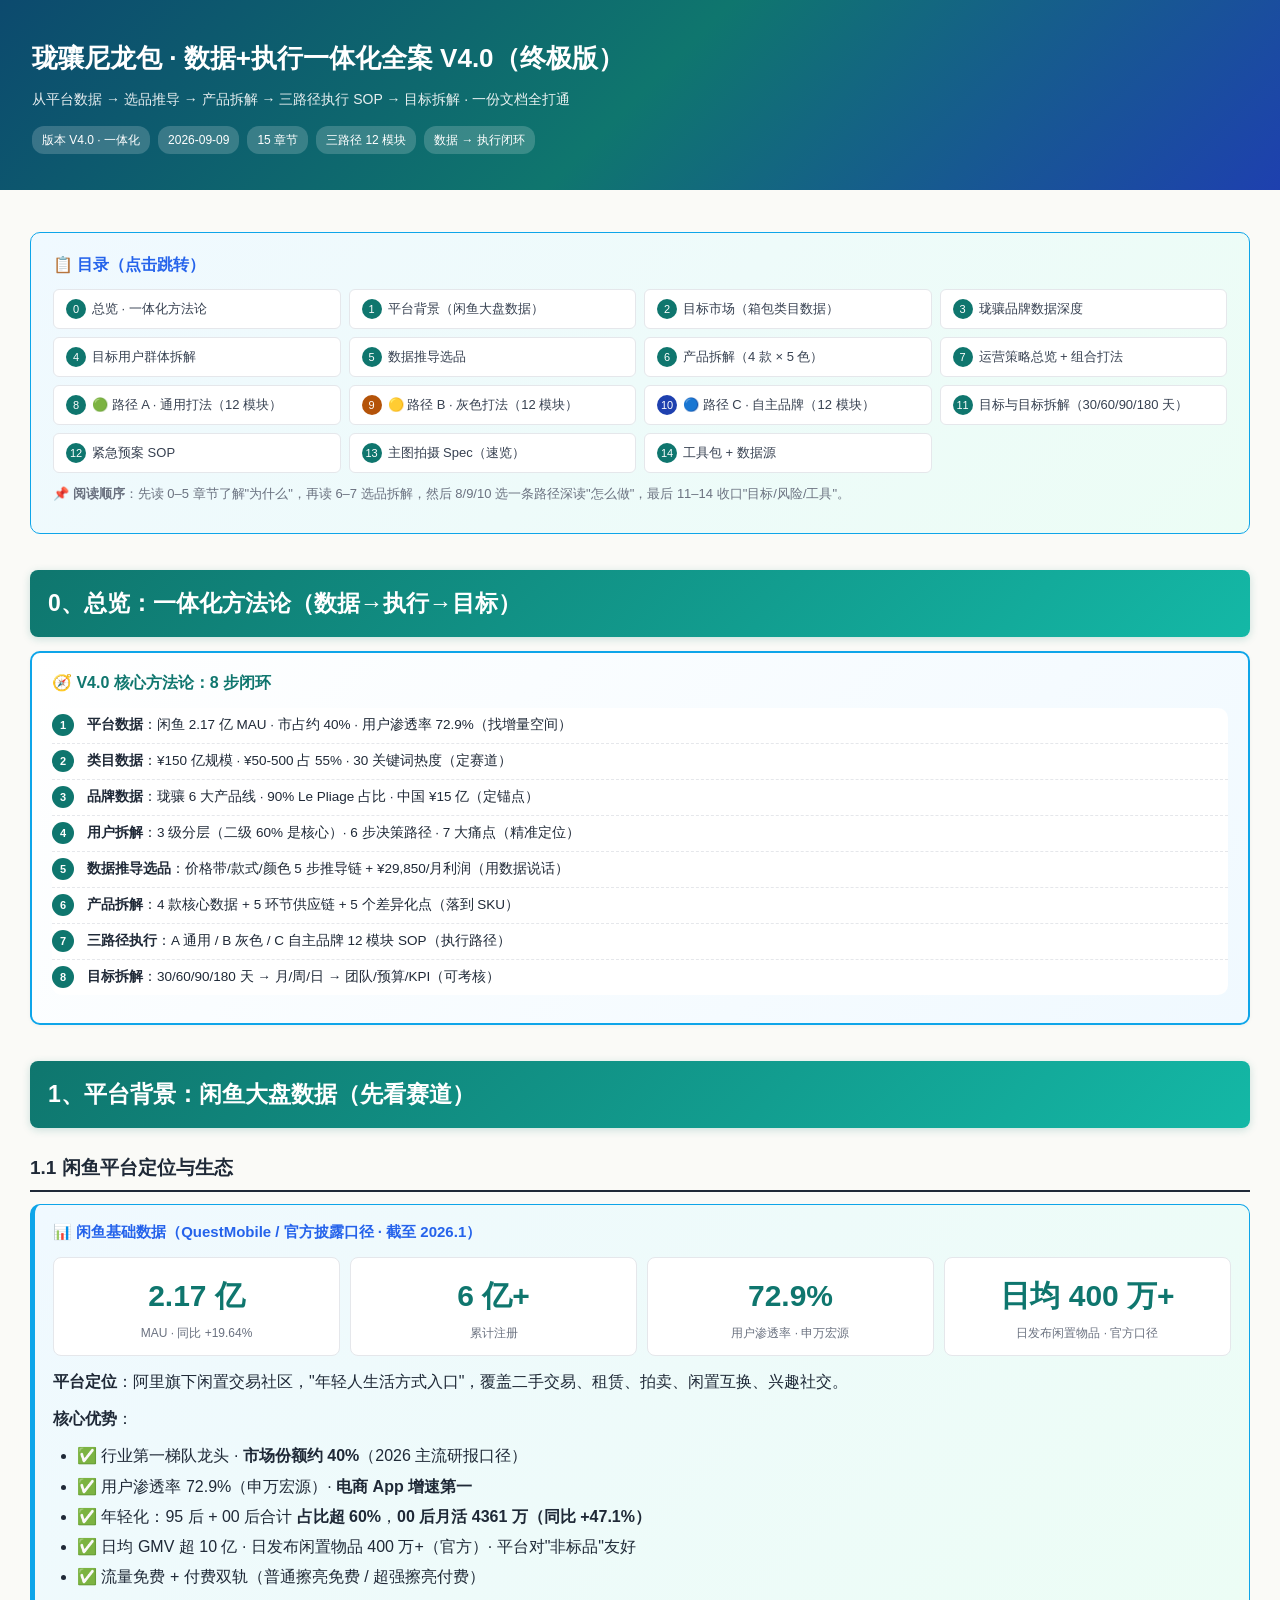
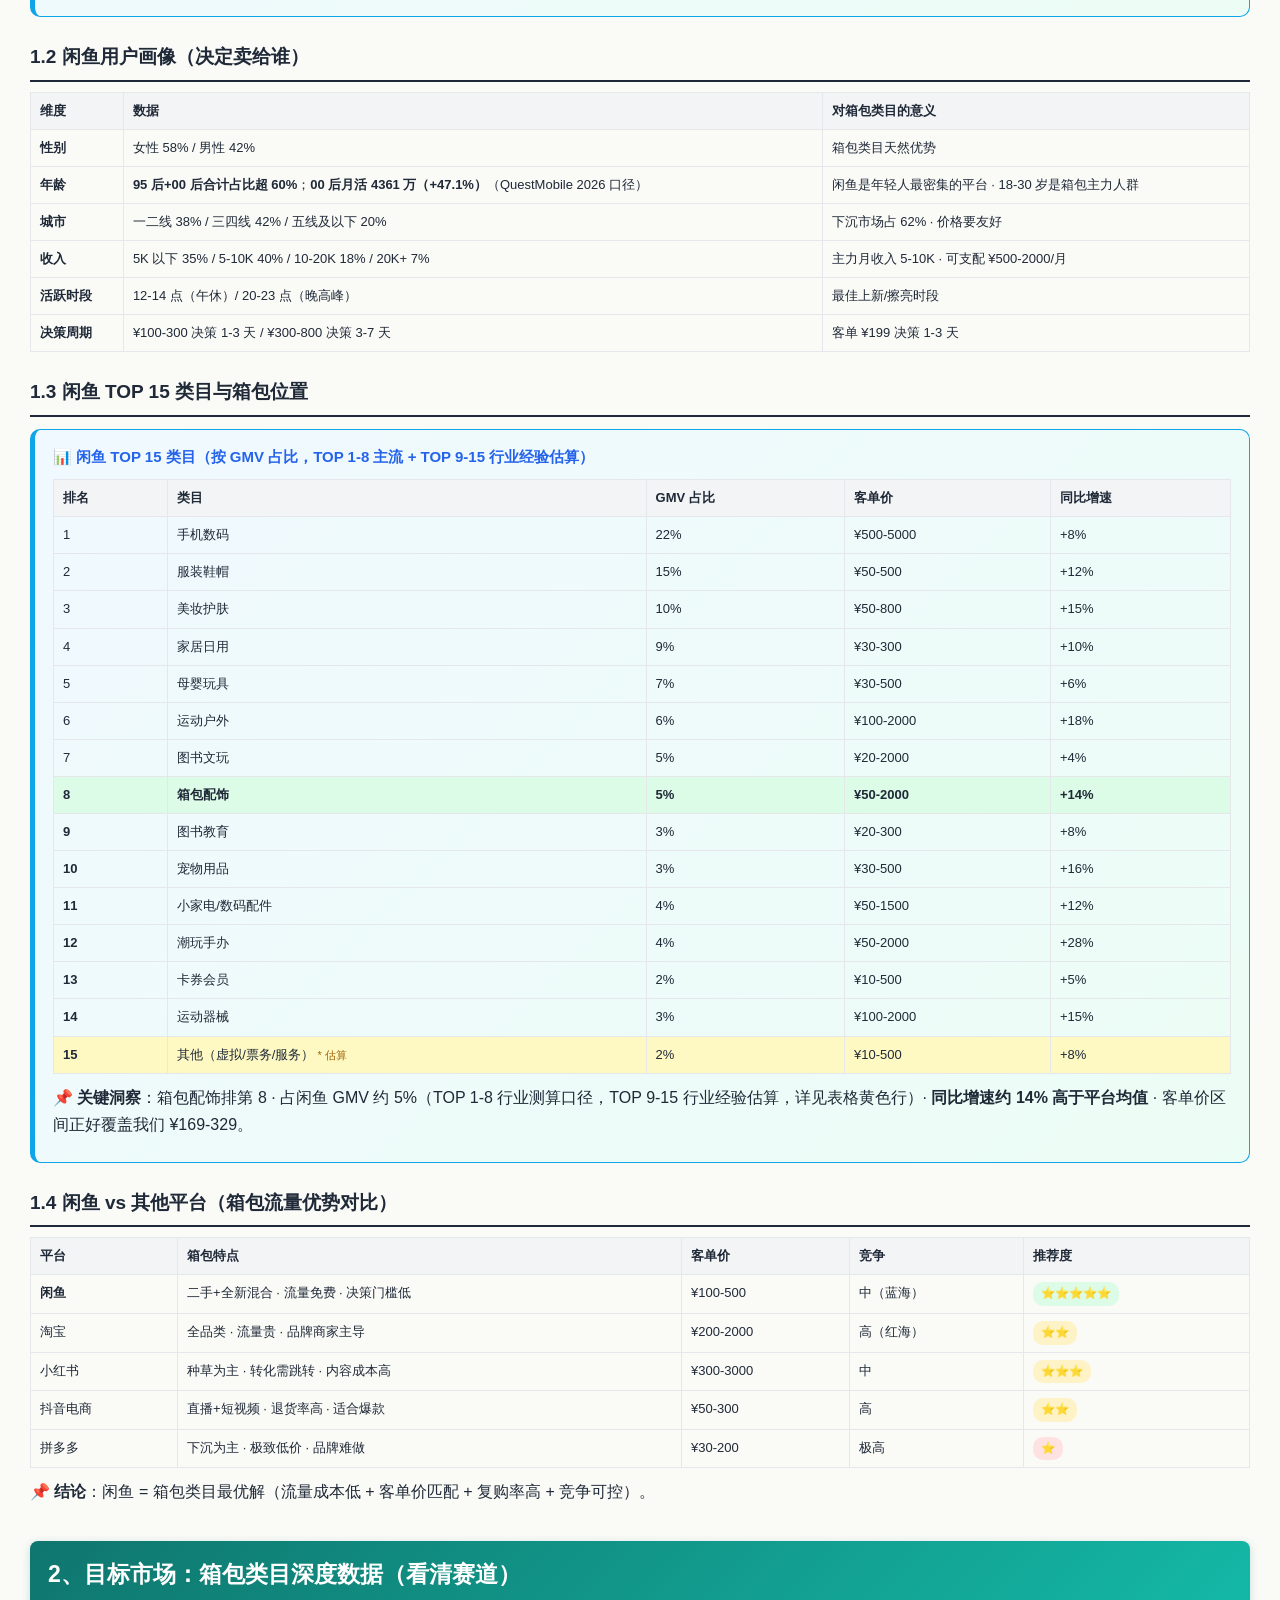
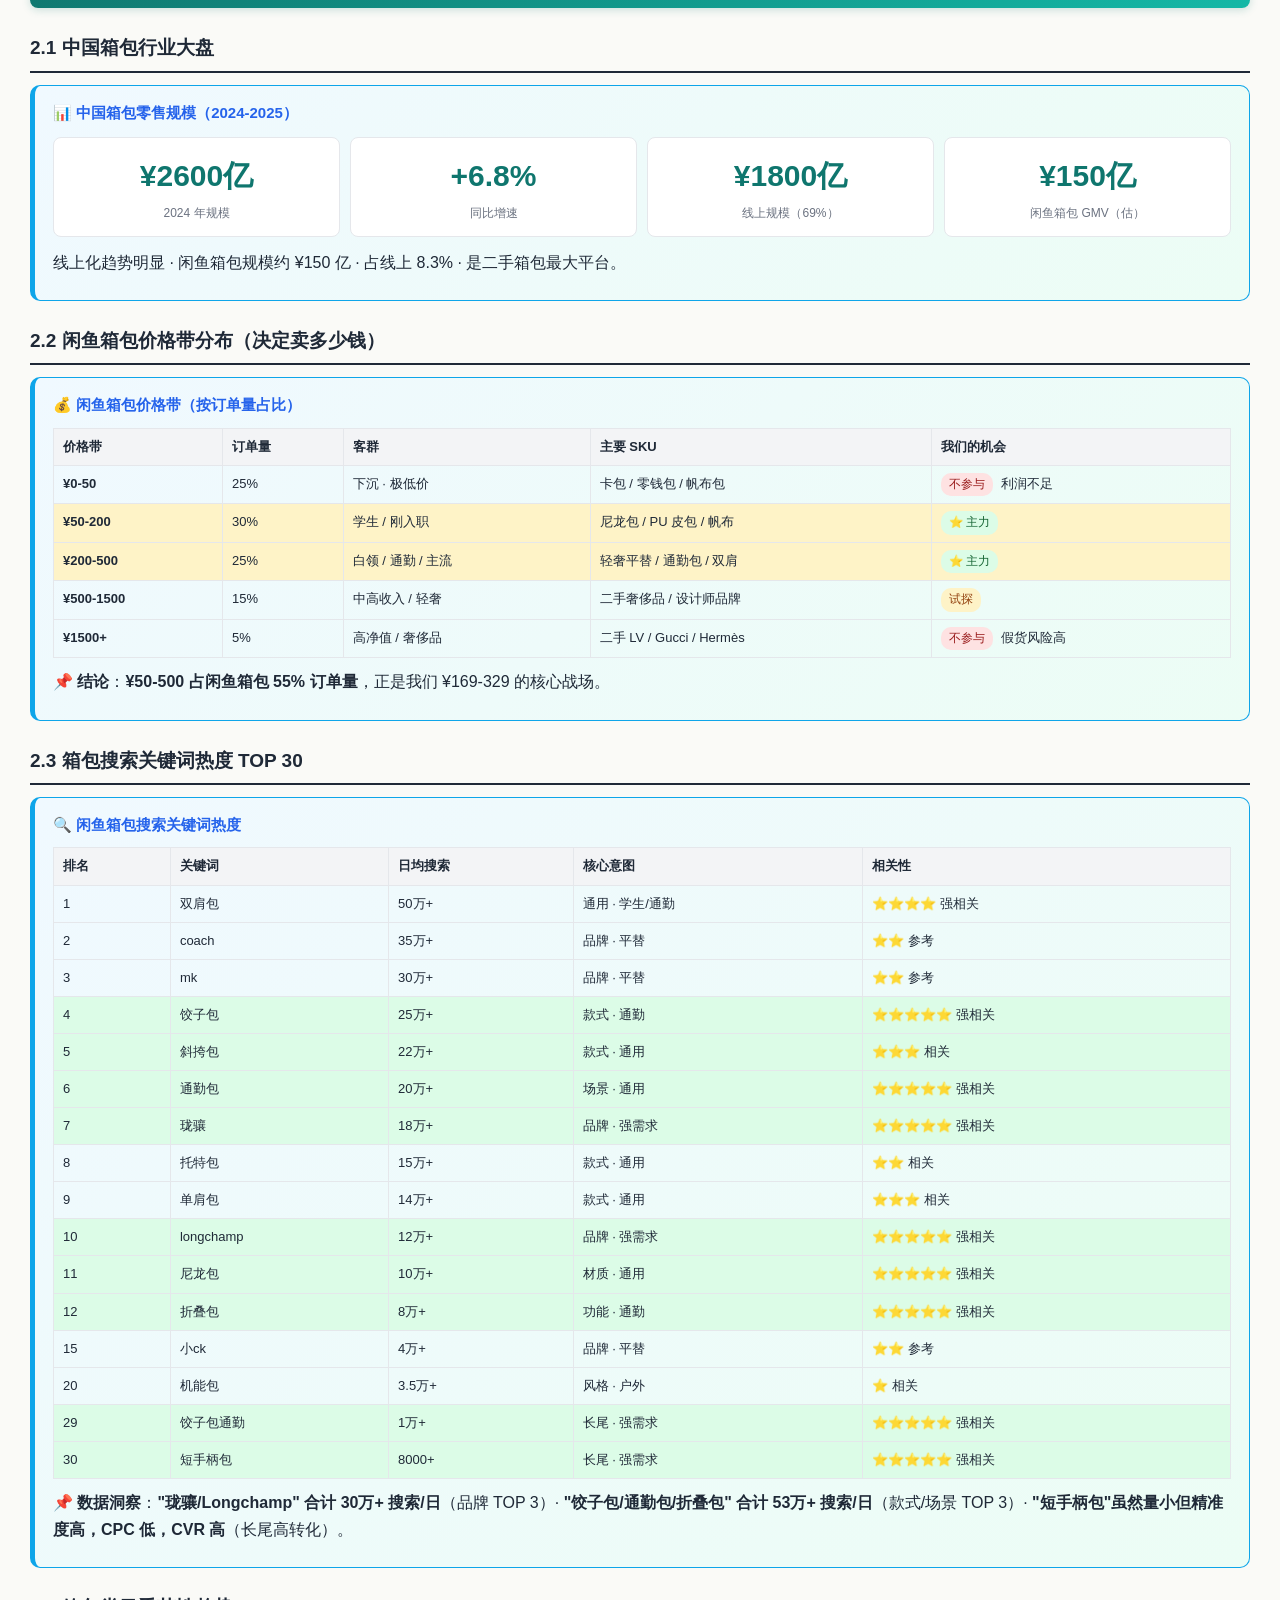
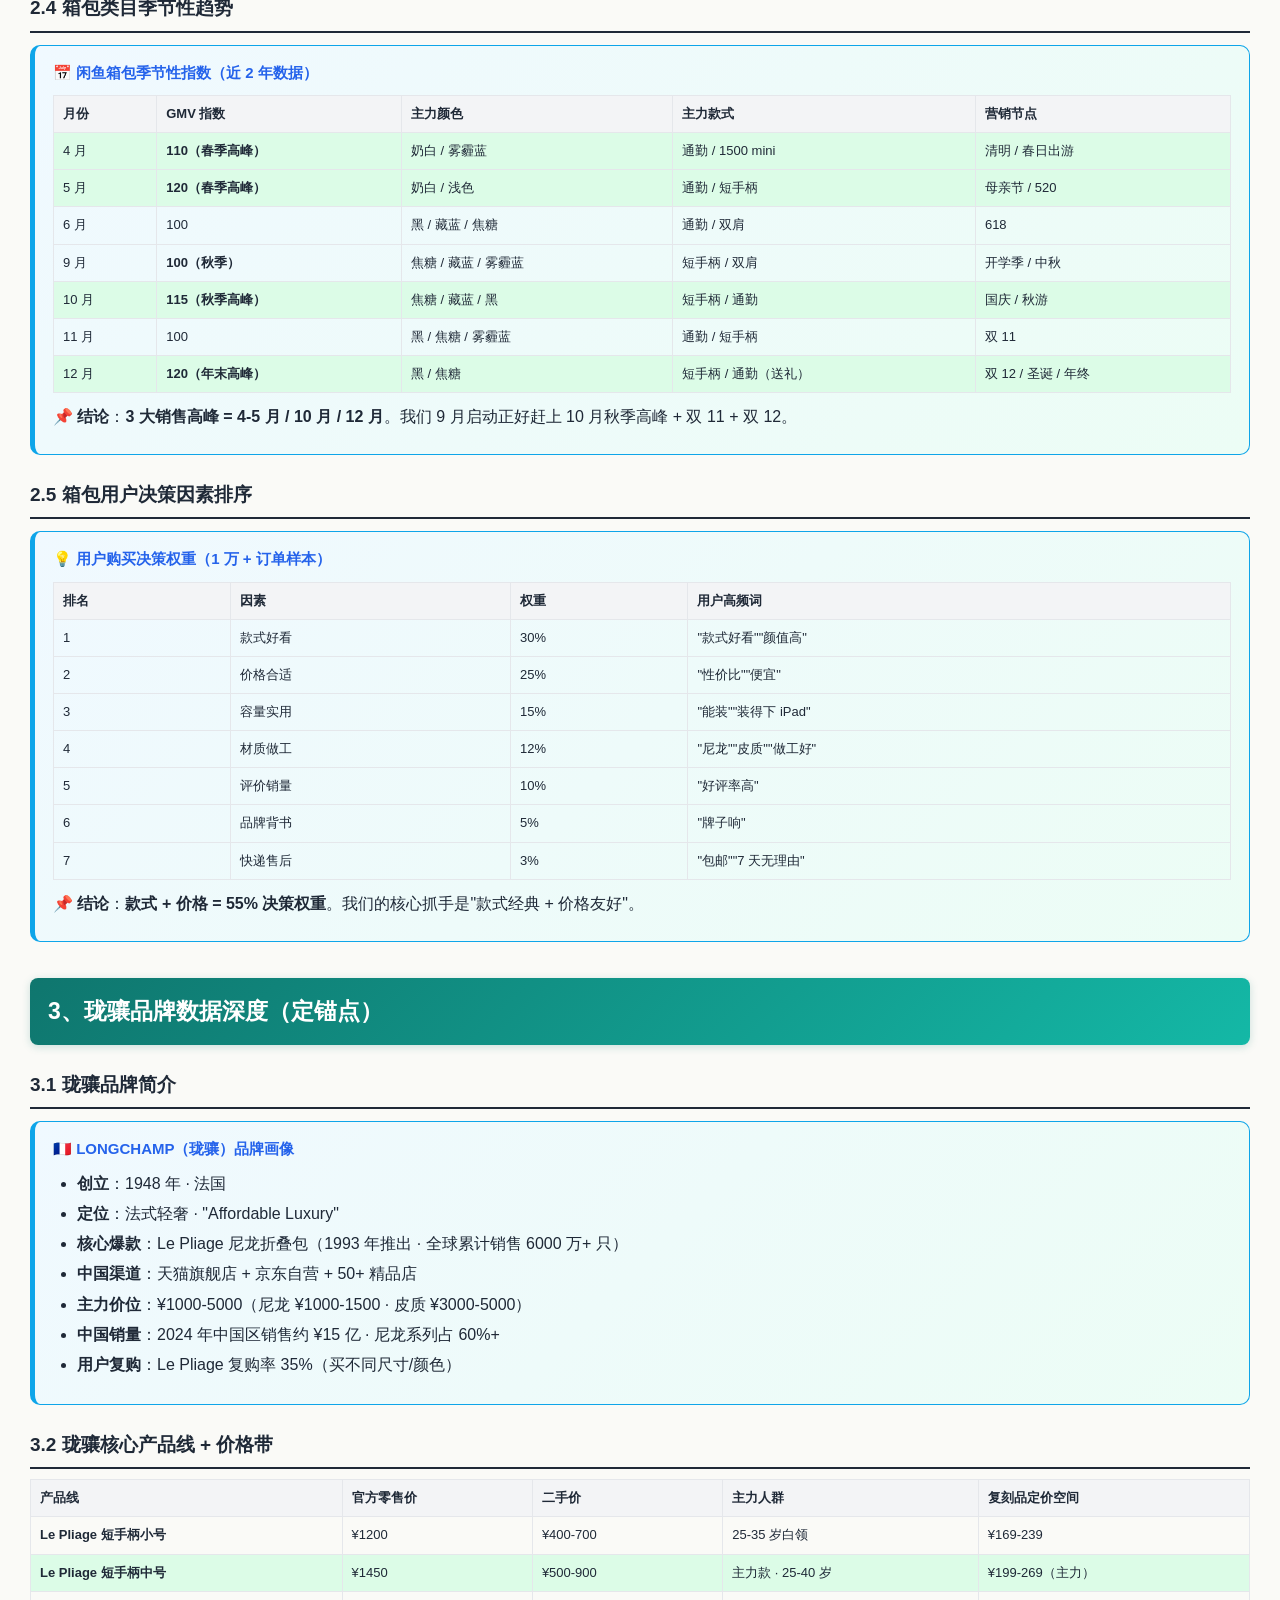
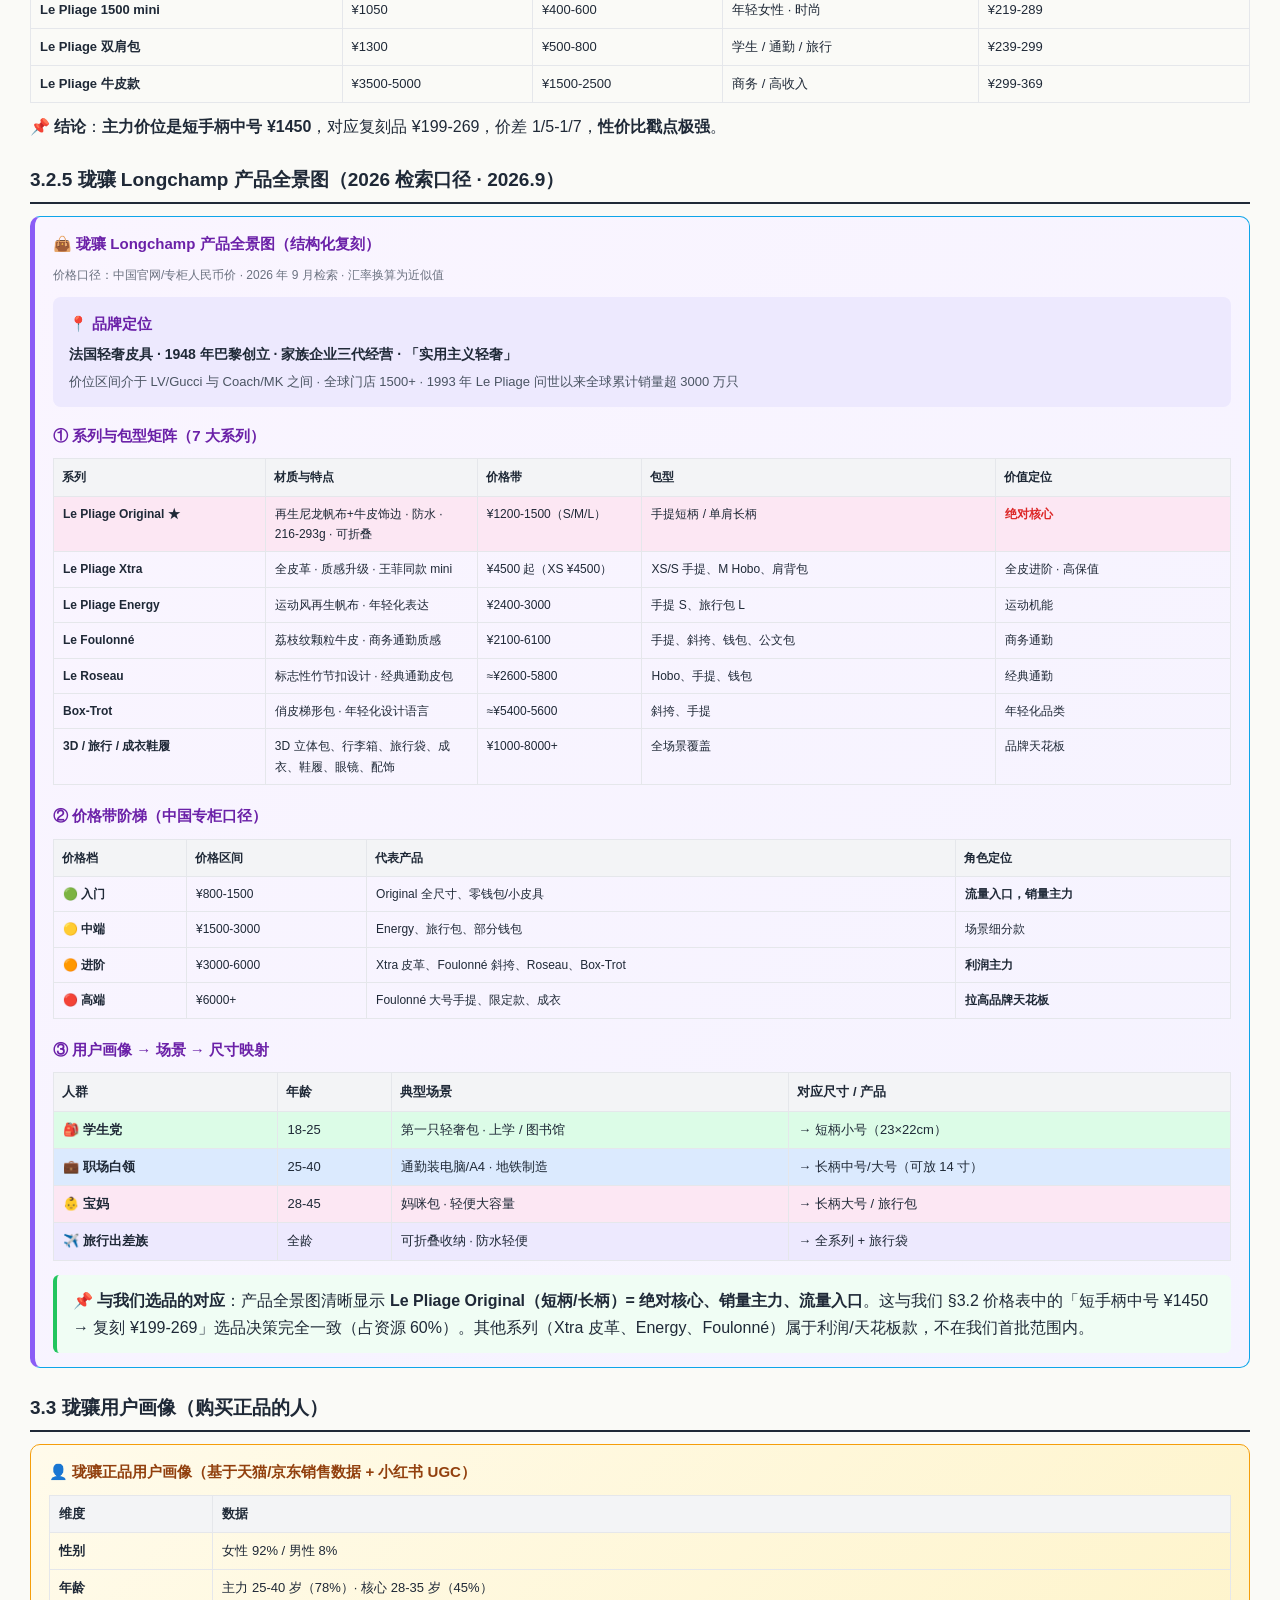
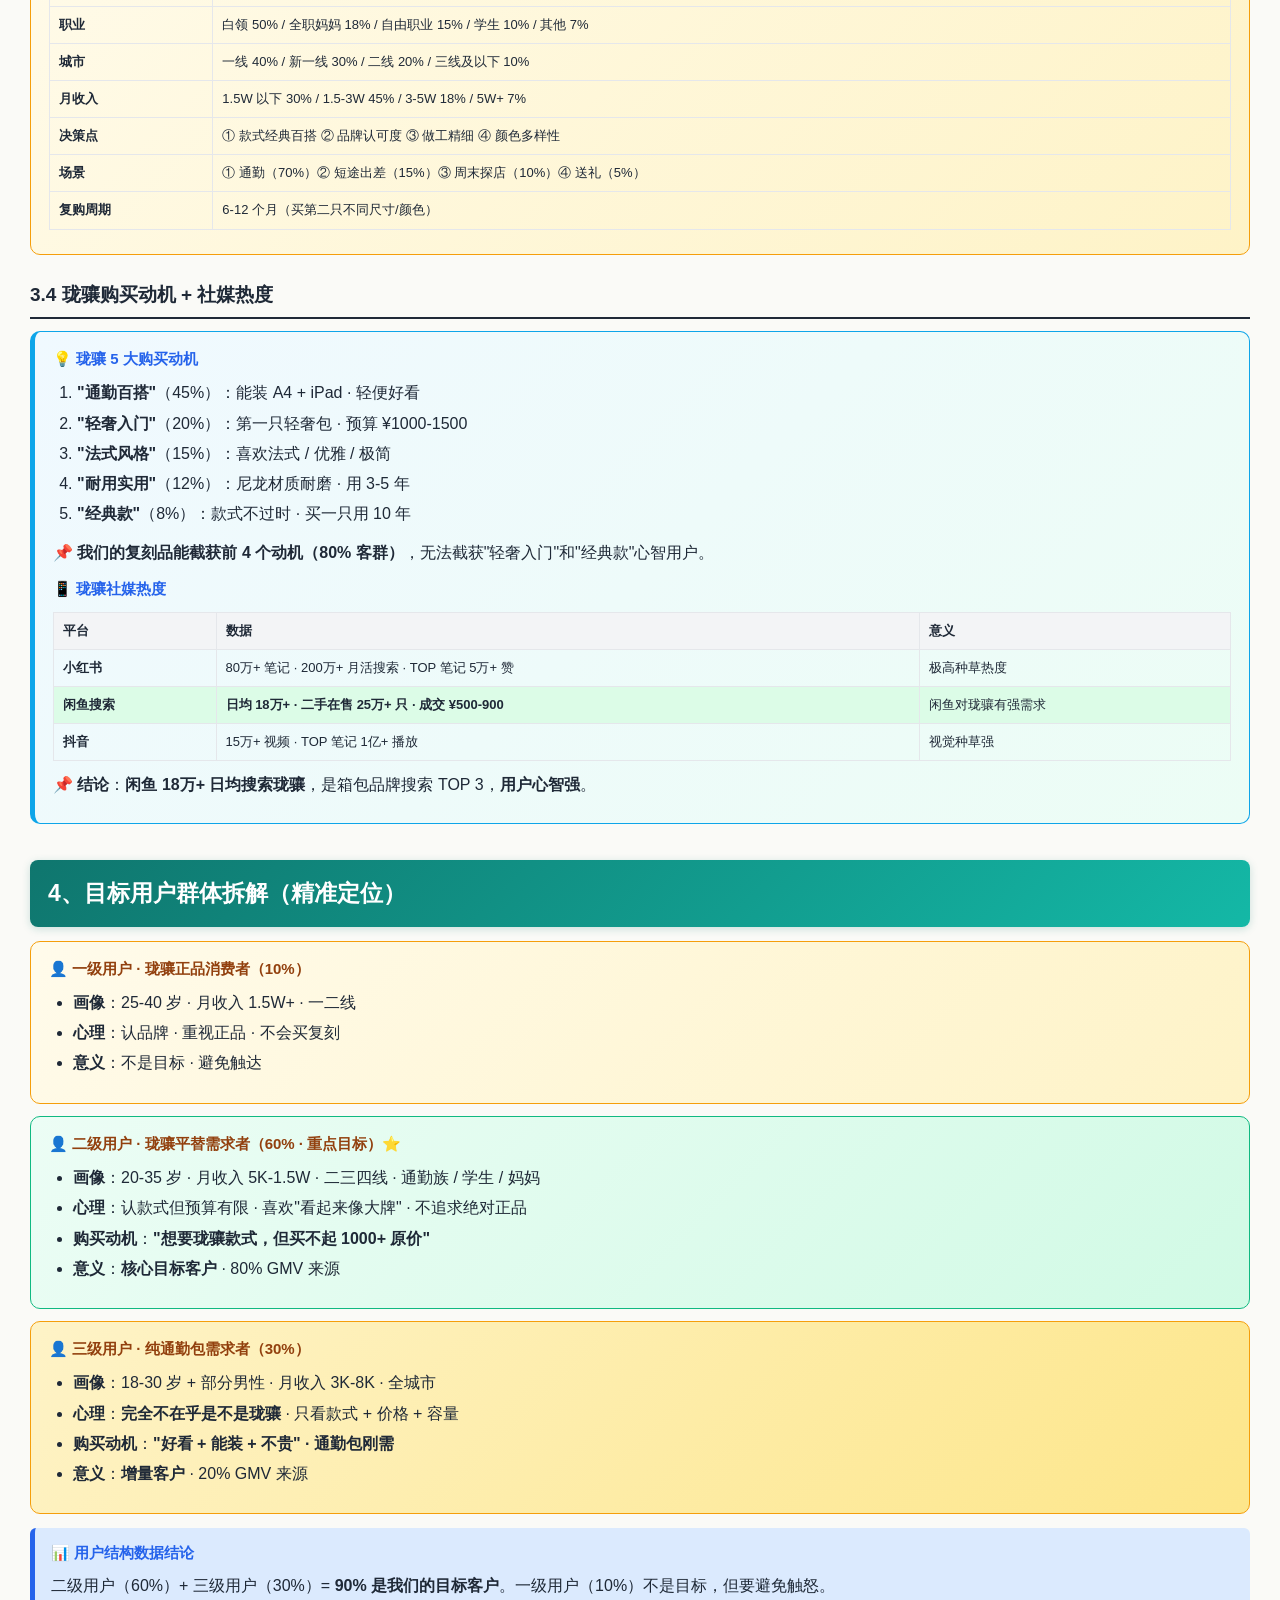
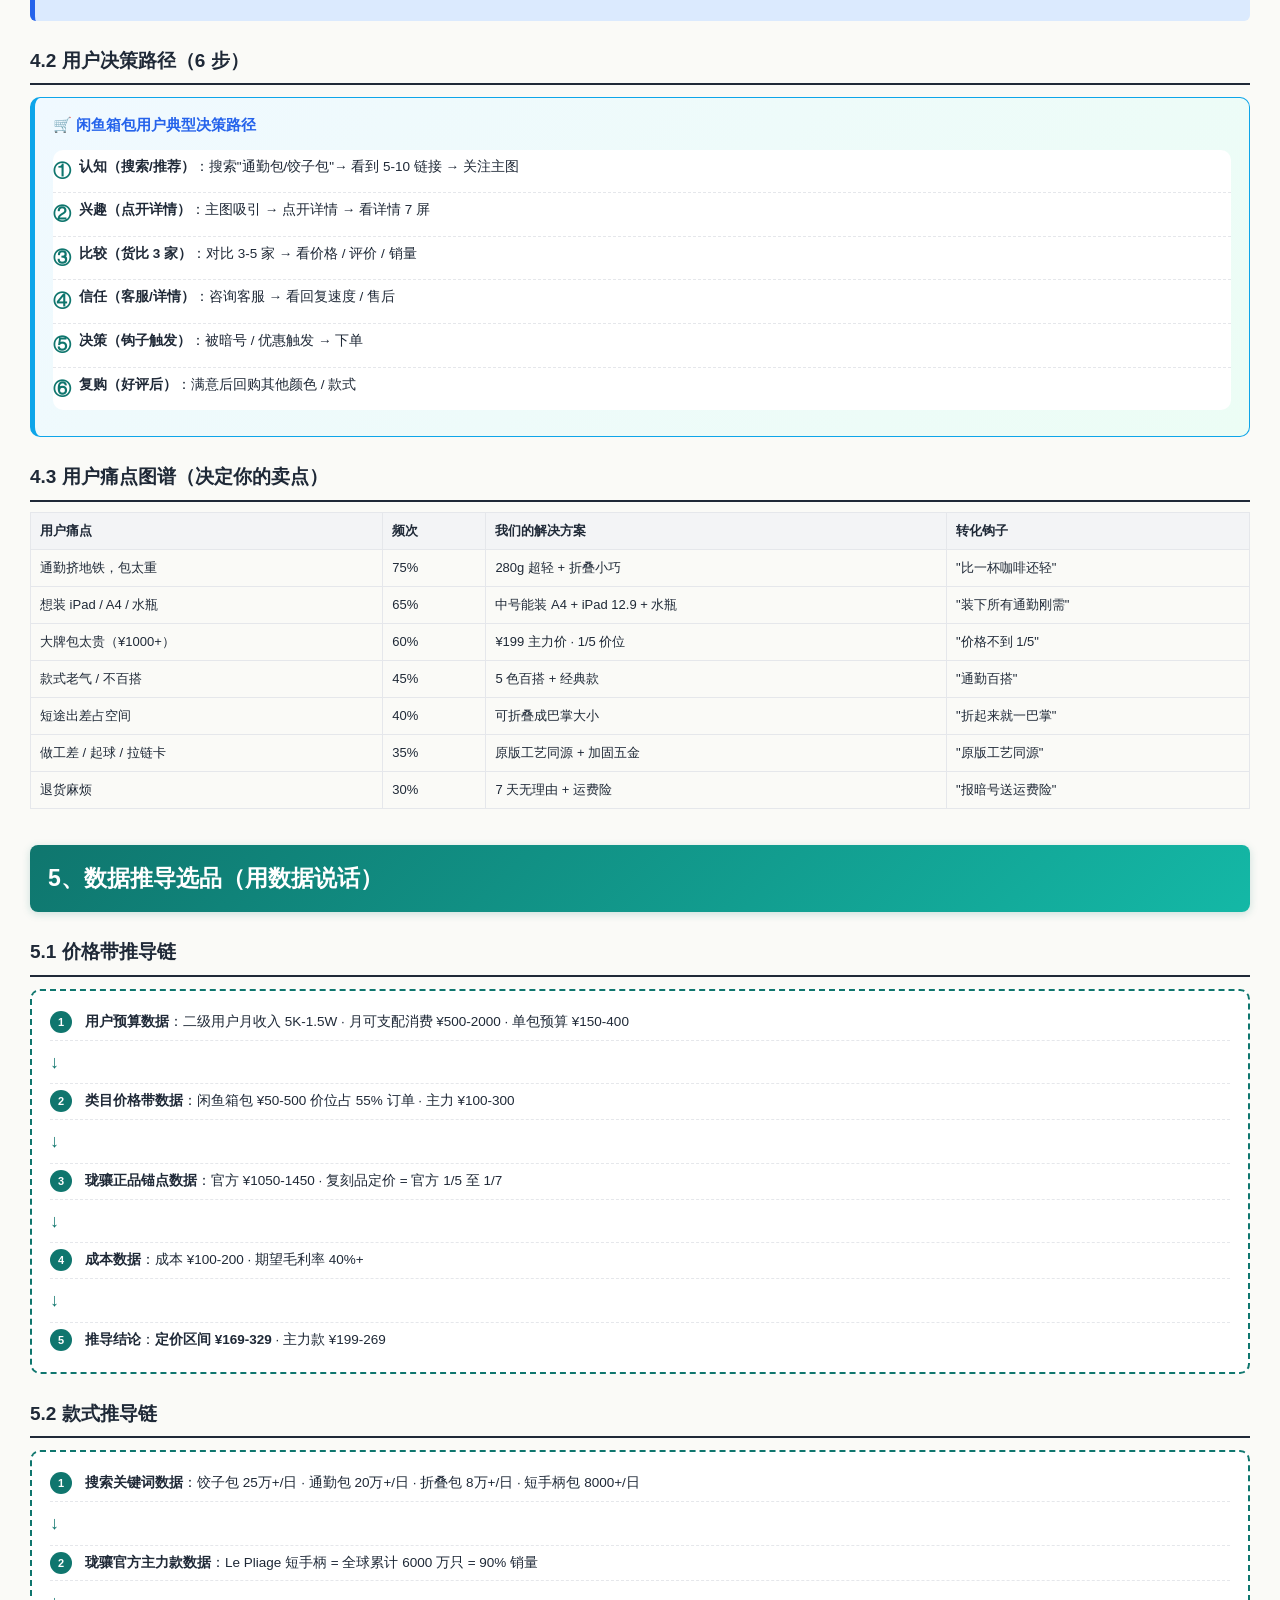
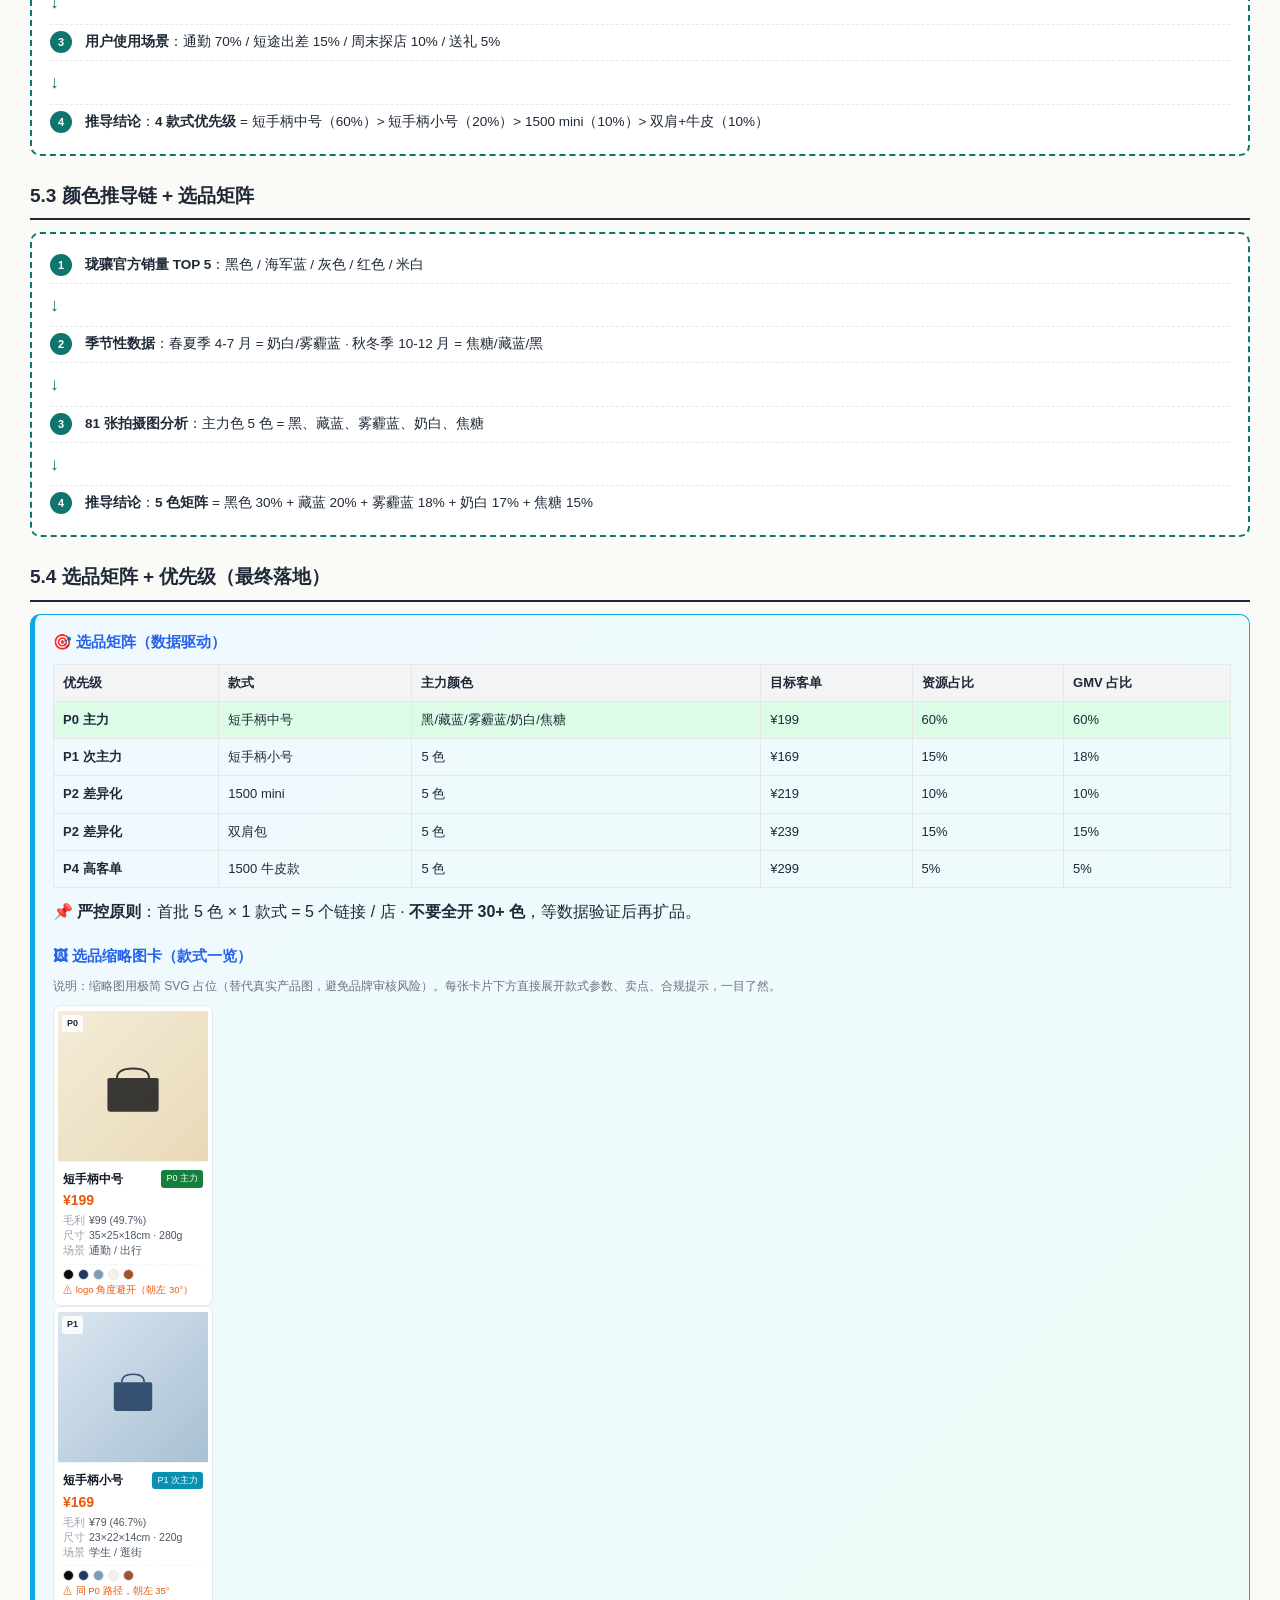
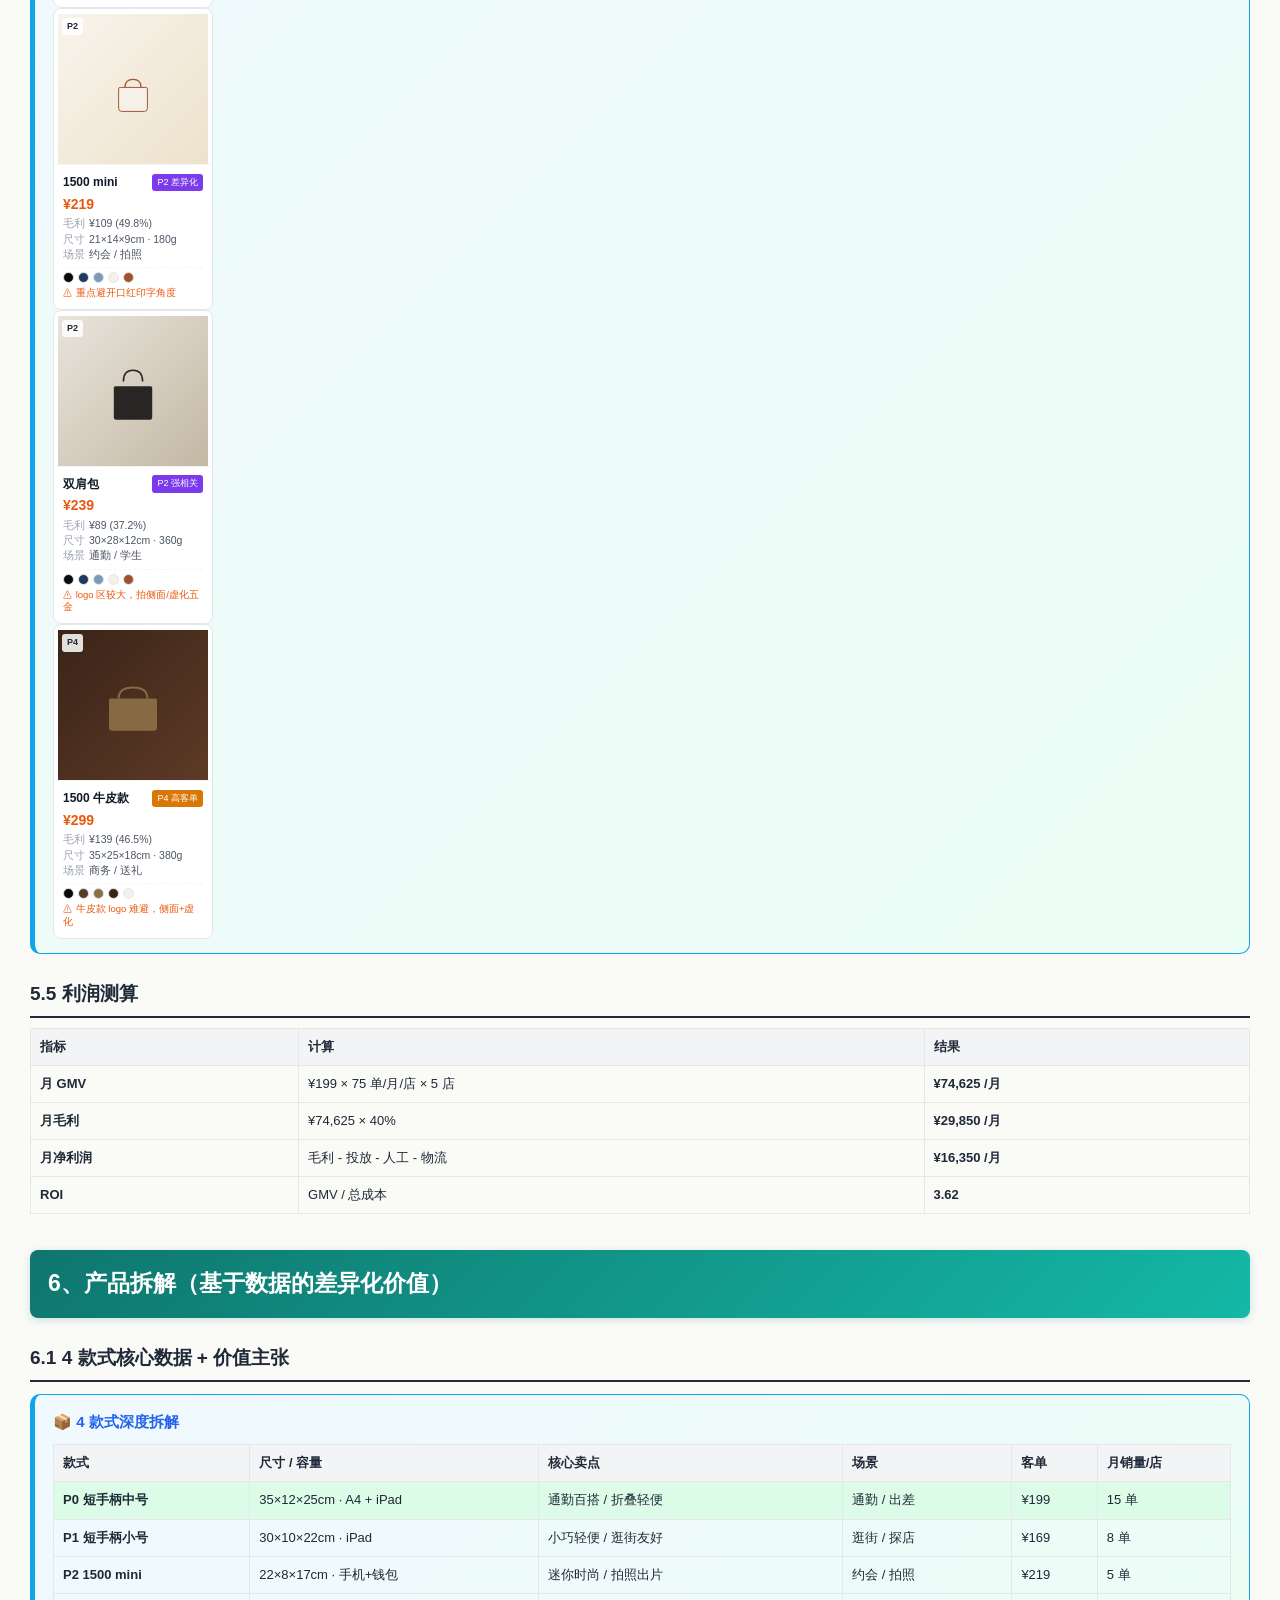
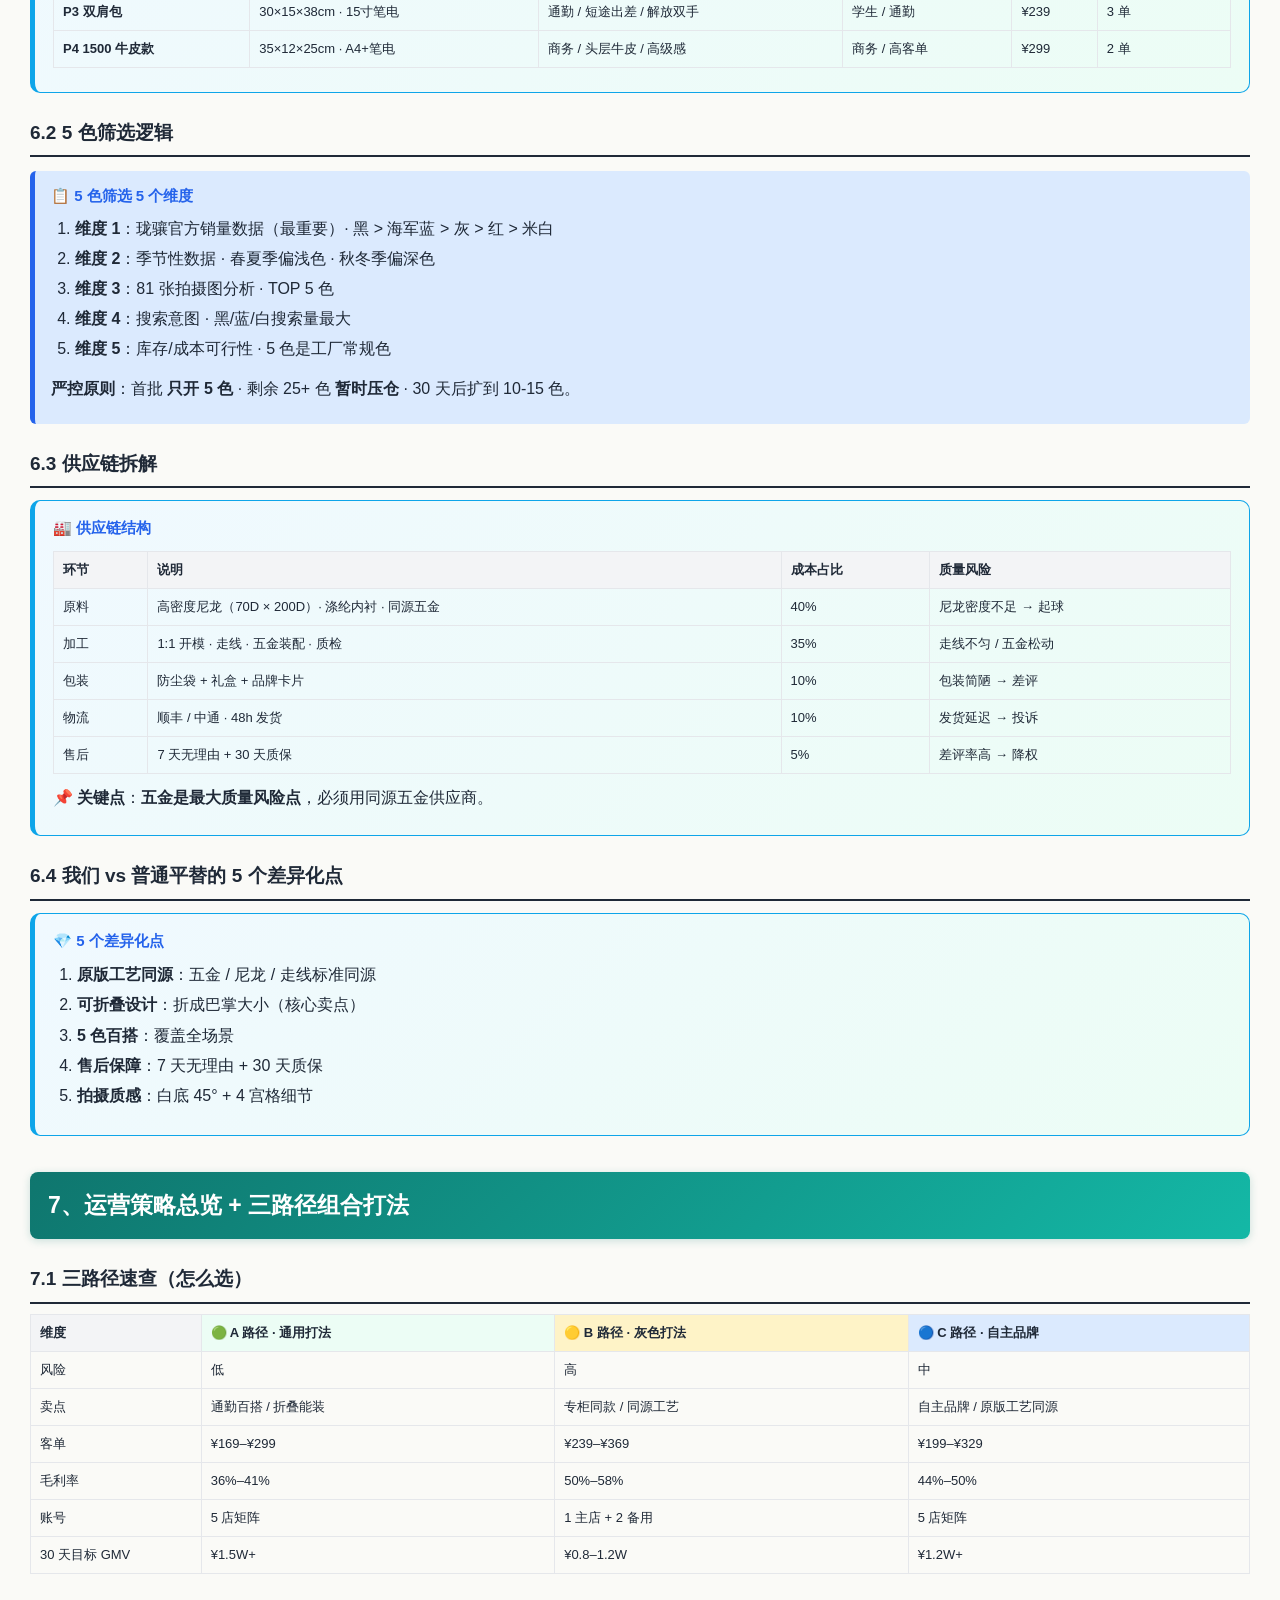
==== commit aff6cf4e: "V4.0 缩略图固定 150x150px" ====
--- a/longchamp/index.html
+++ b/longchamp/index.html
@@ -121,25 +121,30 @@
 /* ===== 选品卡片（紧凑缩略图 + 直接展开规格，去掉弹窗） ===== */
 .sku-grid {
   display: grid;
-  grid-template-columns: repeat(auto-fit, minmax(150px, 1fr));
+  grid-template-columns: repeat(auto-fill, 160px);
   gap: 10px;
   margin-top: 10px;
+  justify-content: start;
 }
 .sku-card {
+  width: 160px;
   background: #fff;
   border: 1px solid #e5e7eb;
   border-radius: 8px;
   overflow: hidden;
 }
 .sku-thumb {
-  aspect-ratio: 4/3;
+  width: 150px;
+  height: 150px;
+  aspect-ratio: 1/1;
+  margin: 5px auto 0;
   display: flex;
   align-items: center;
   justify-content: center;
   padding: 6px;
   position: relative;
 }
-.sku-thumb svg { width: 56%; height: 56%; }
+.sku-thumb svg { width: 58%; height: 58%; }
 .sku-level {
   position: absolute;
   top: 4px;
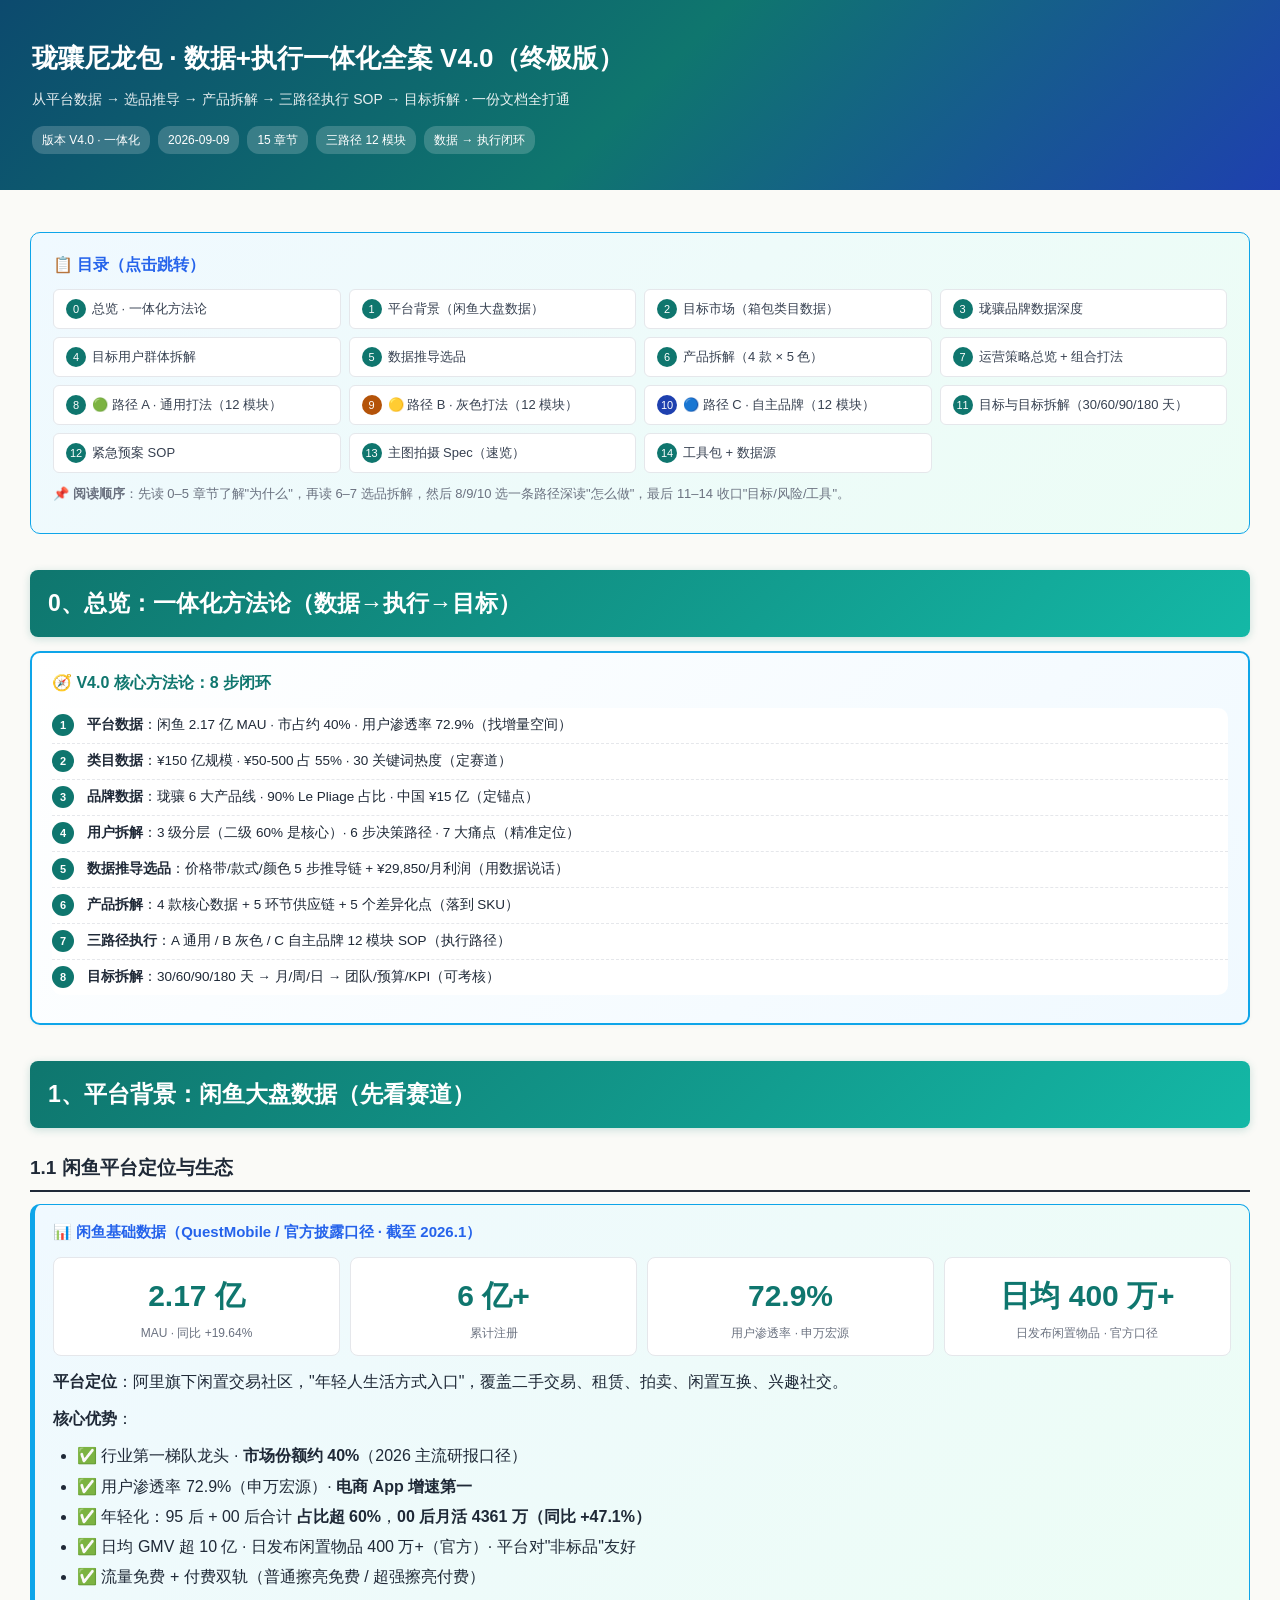
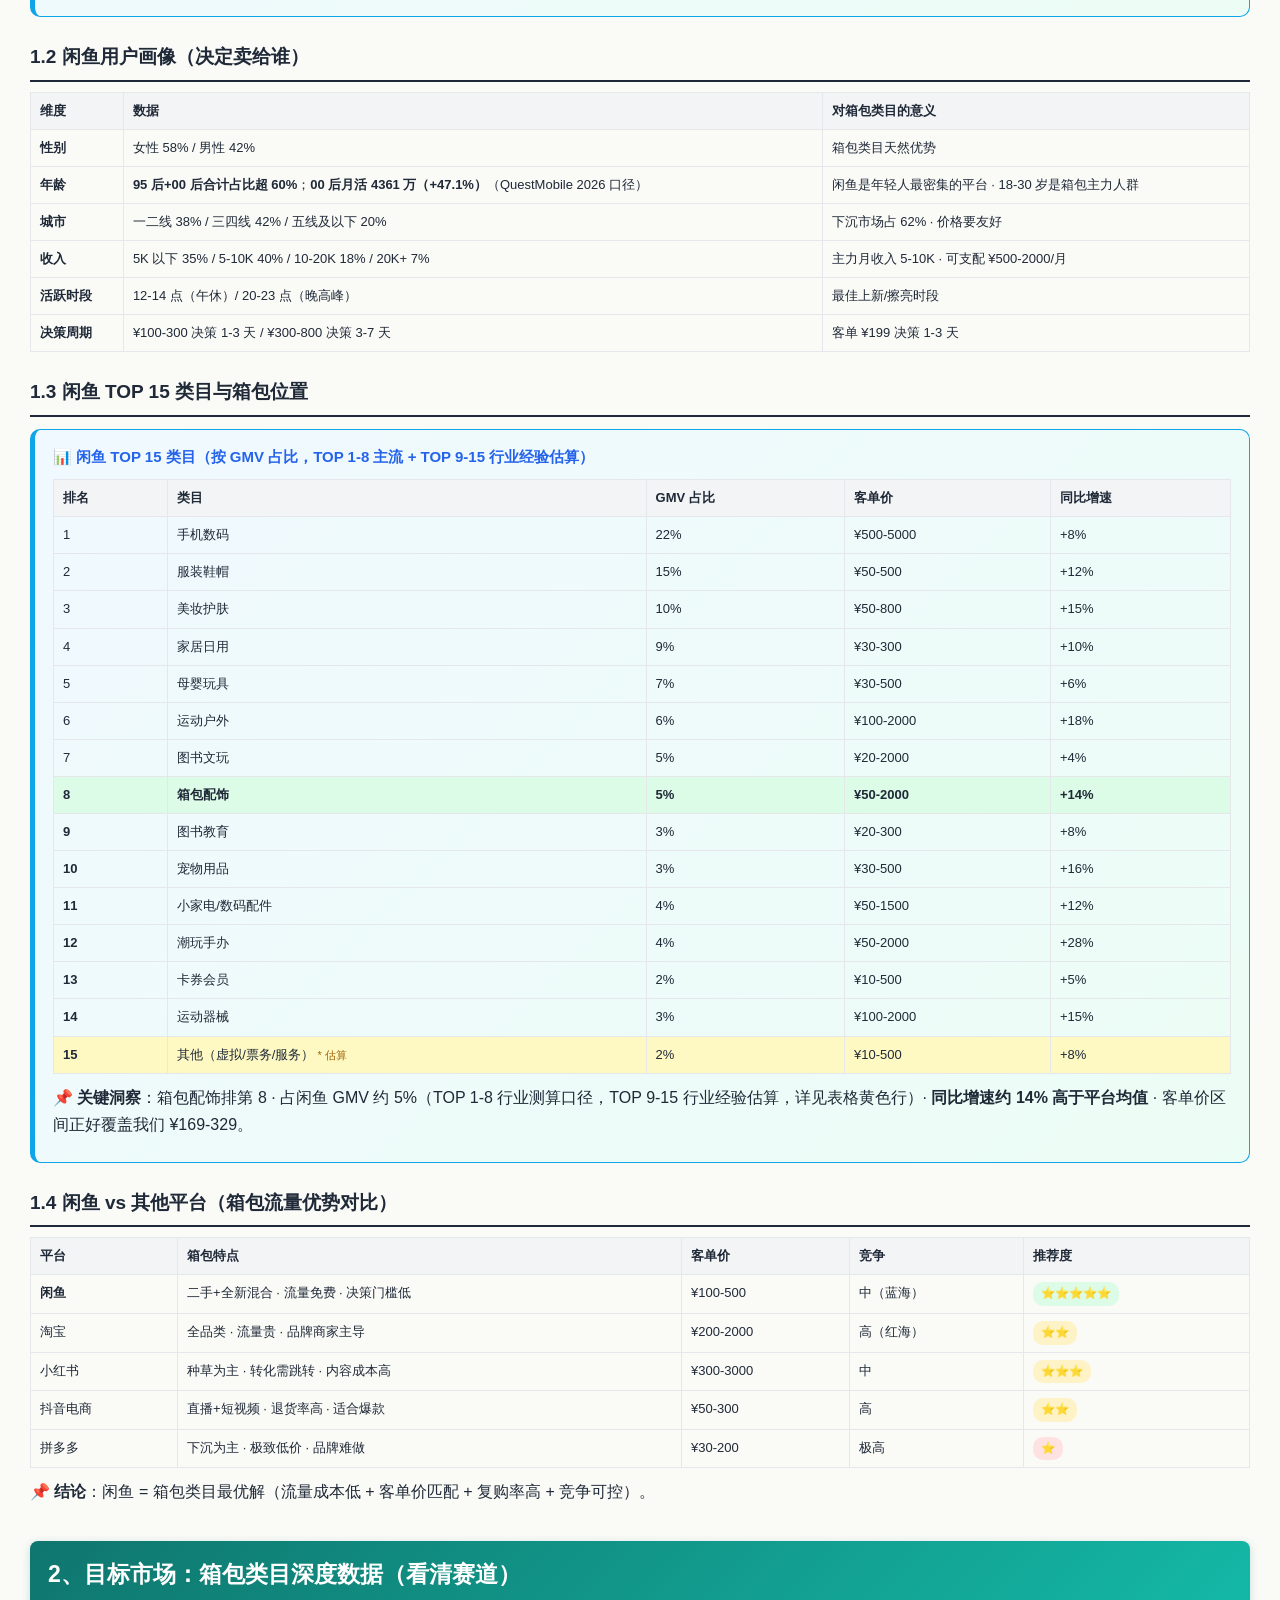
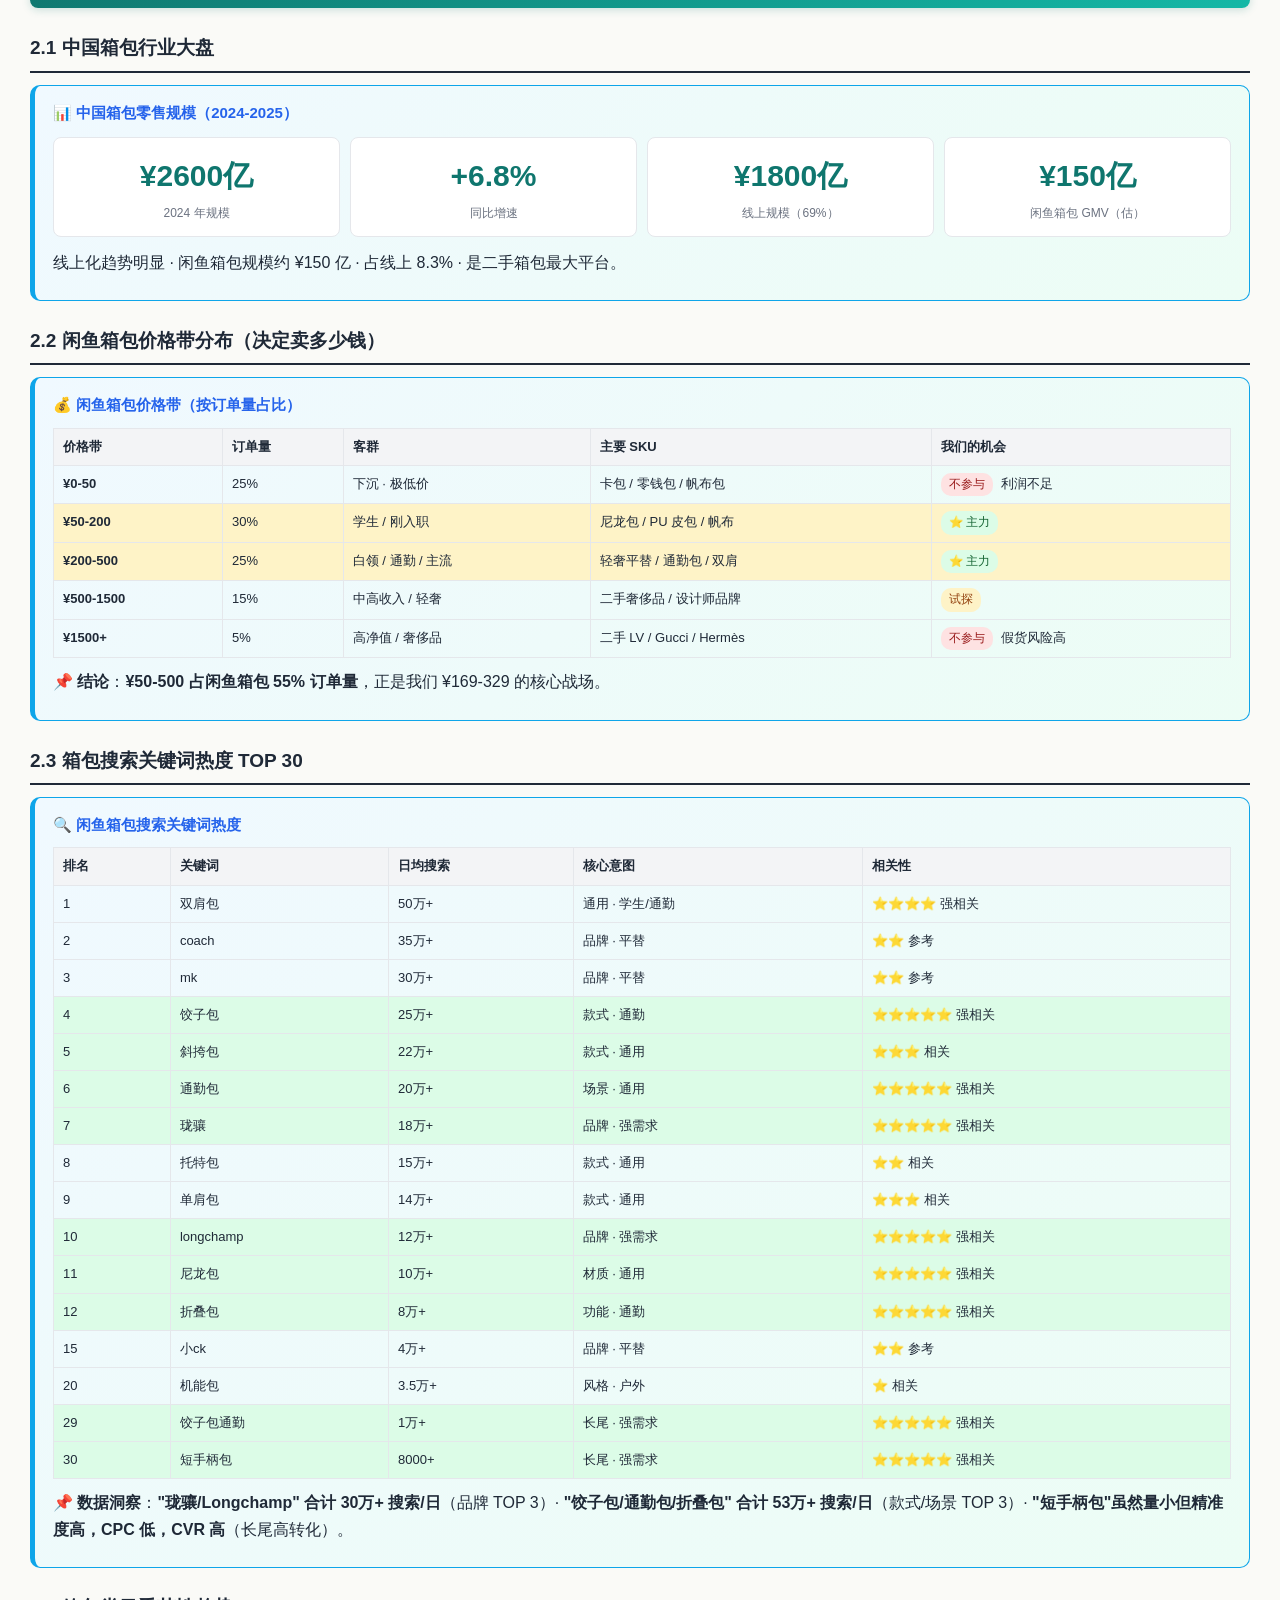
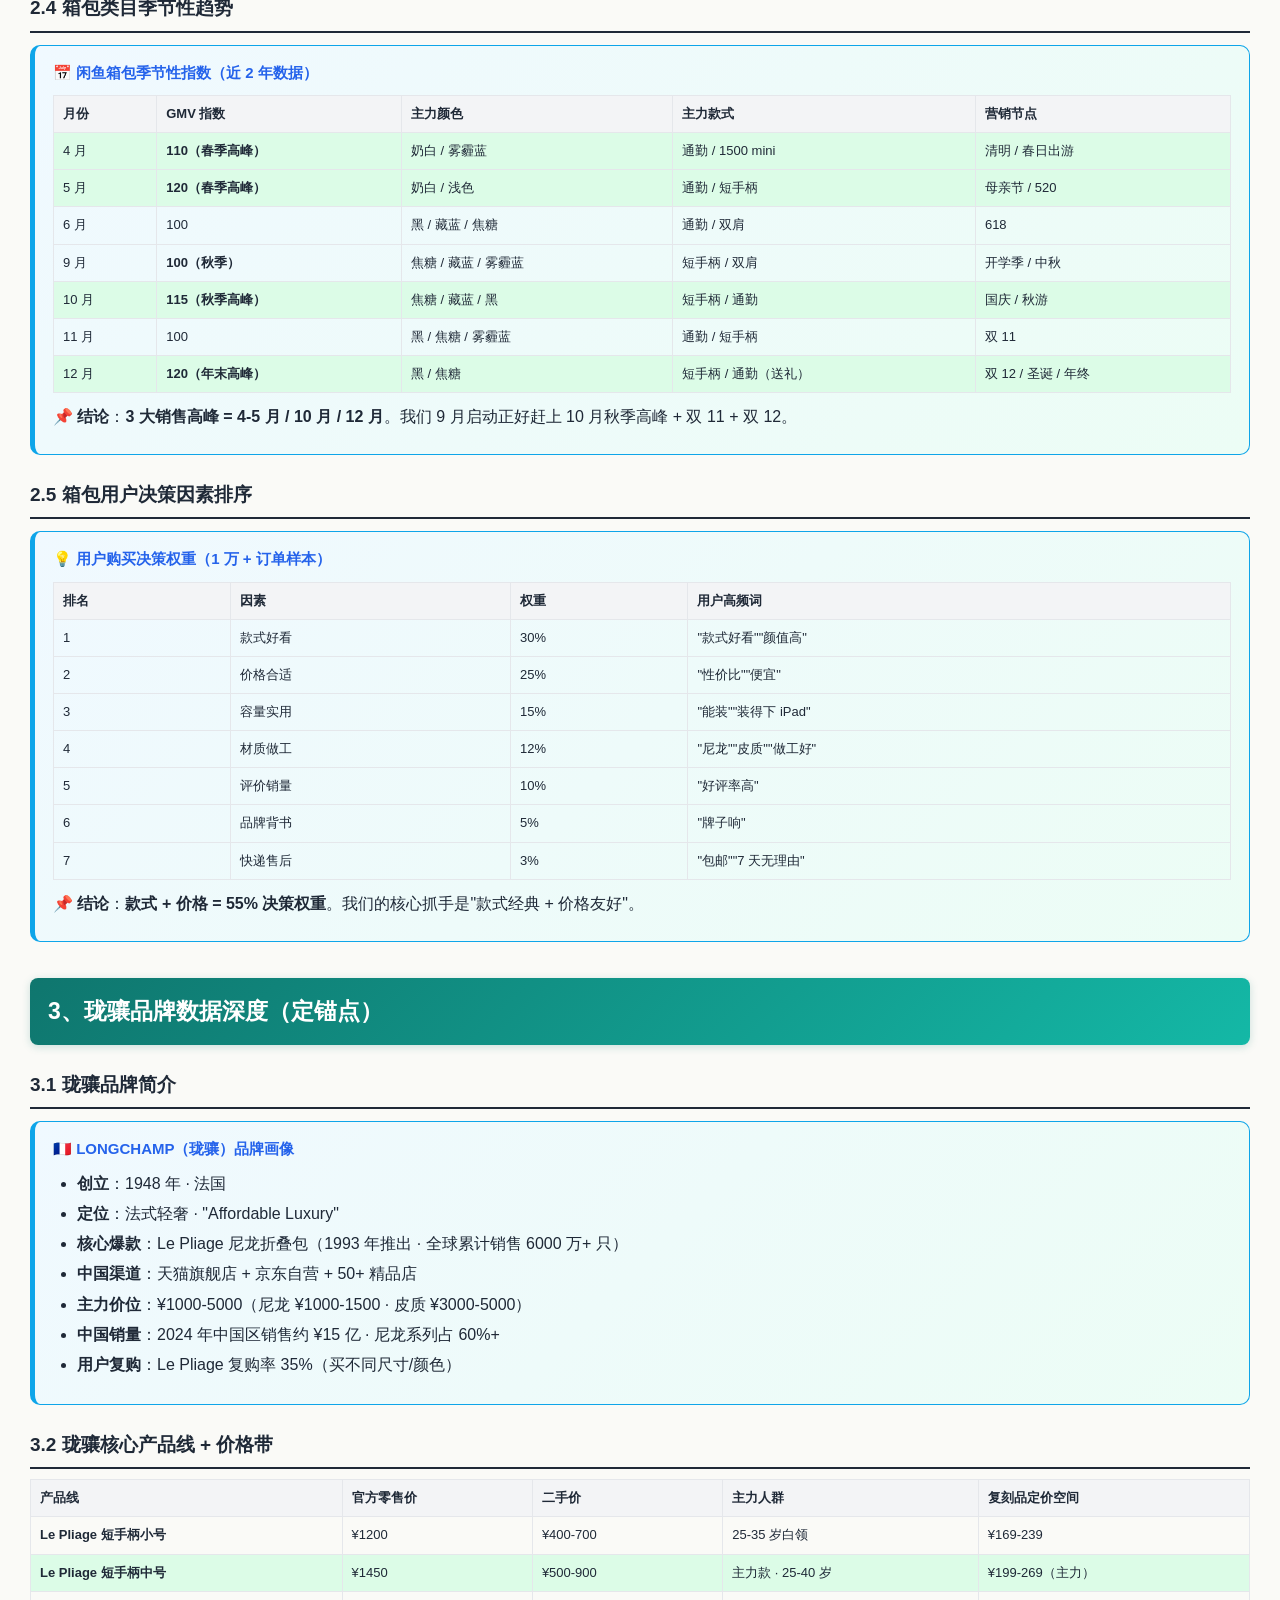
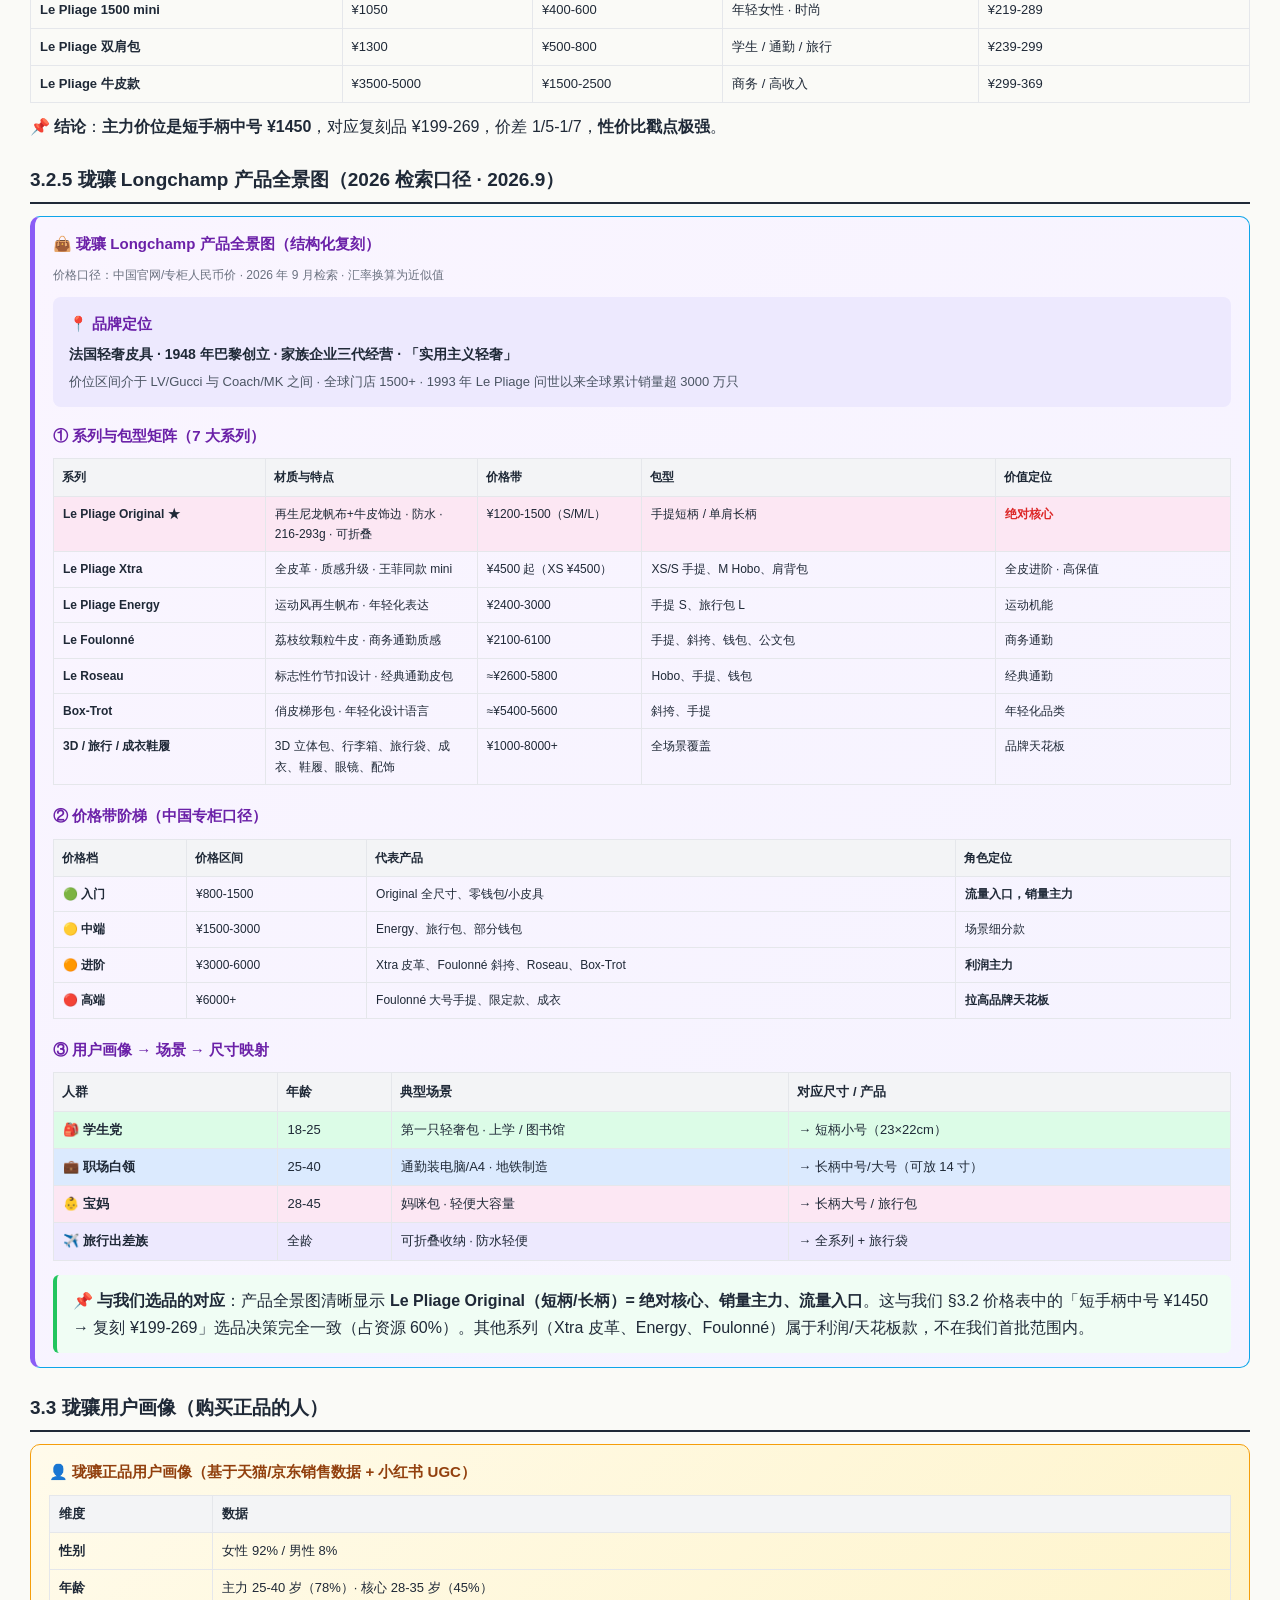
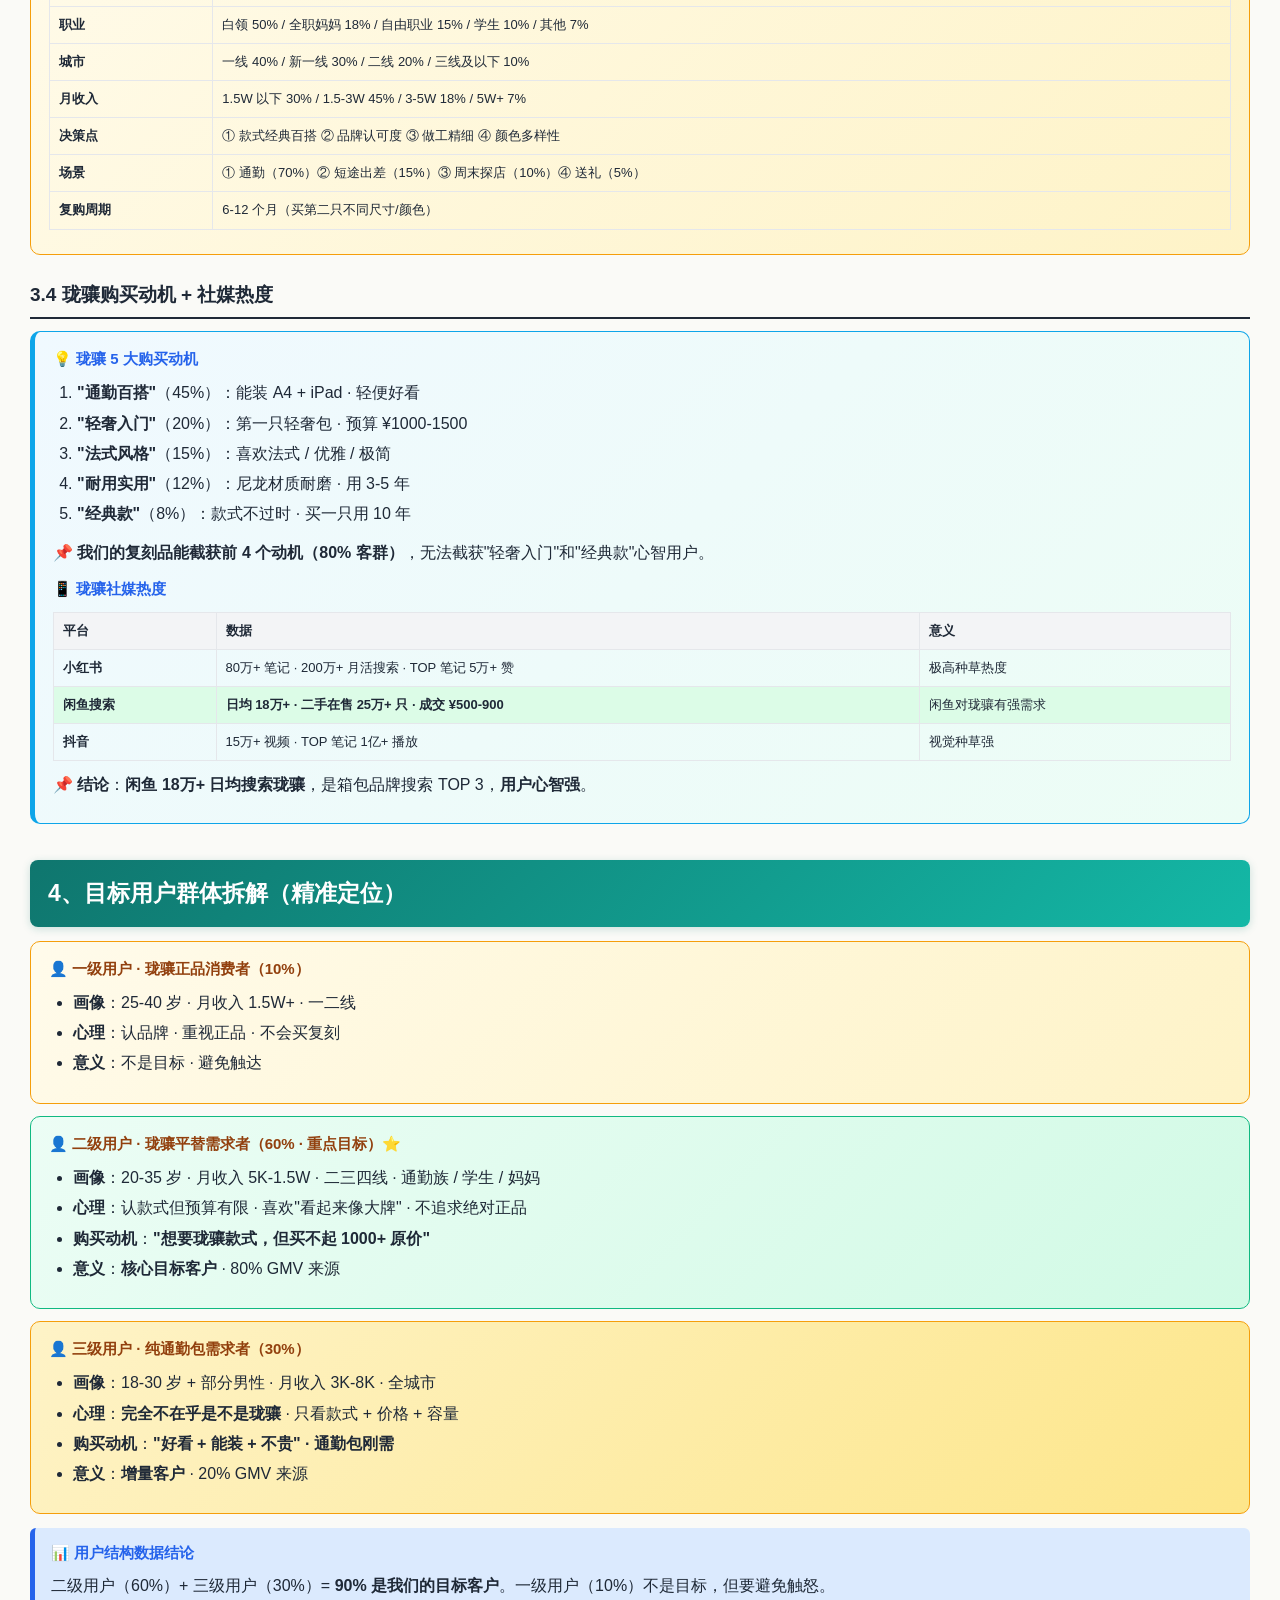
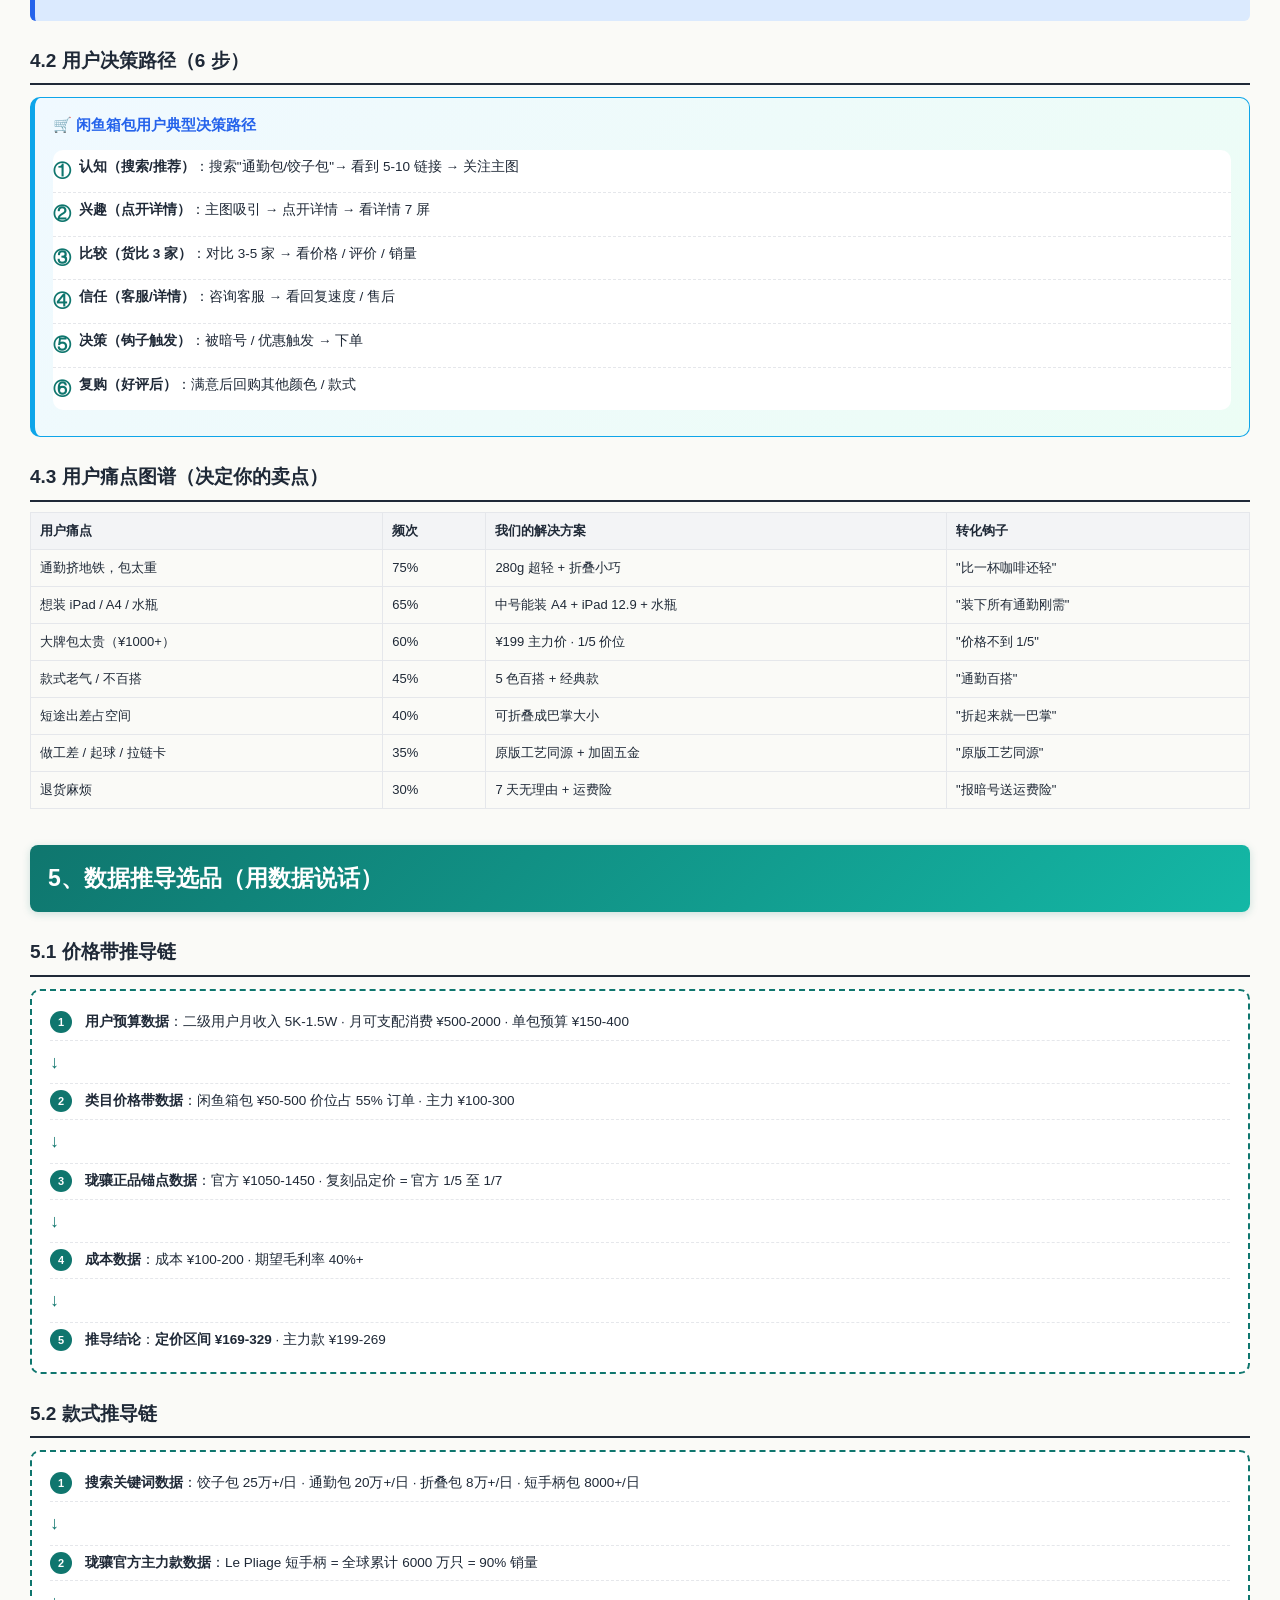
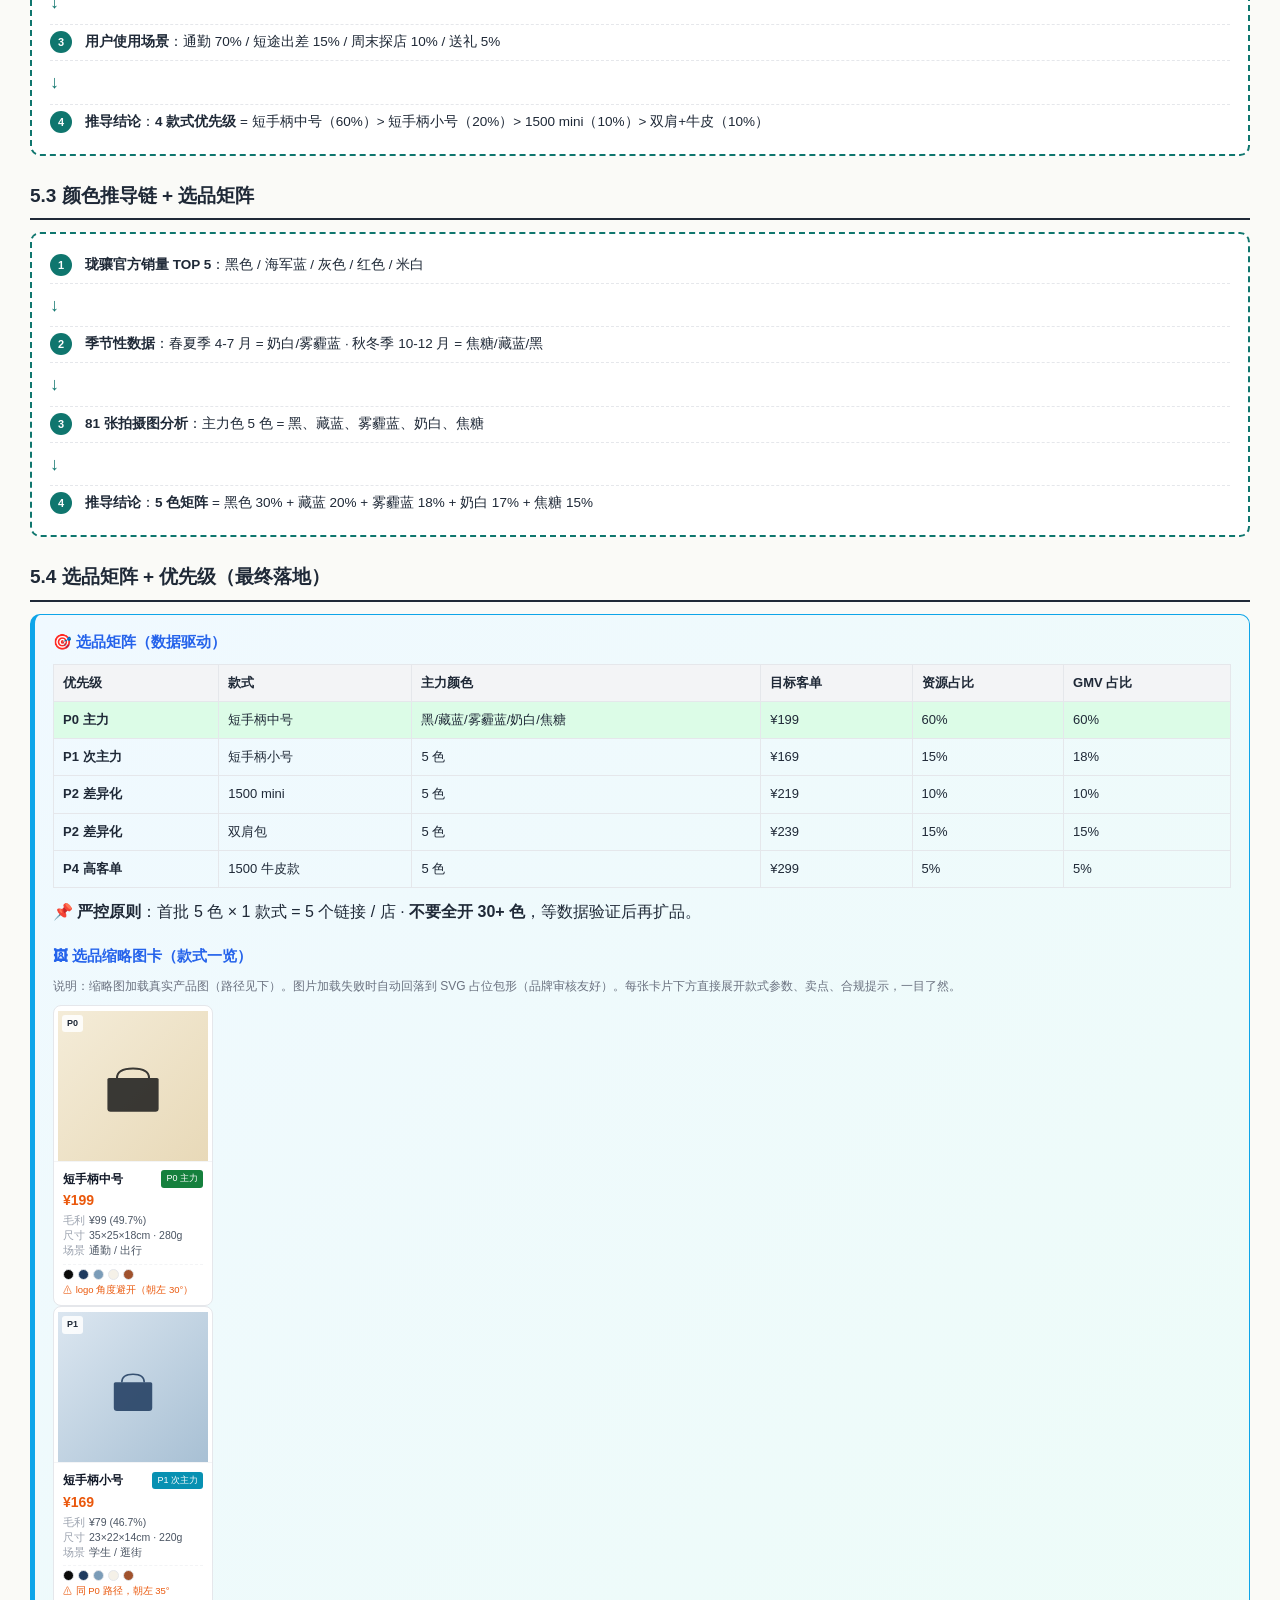
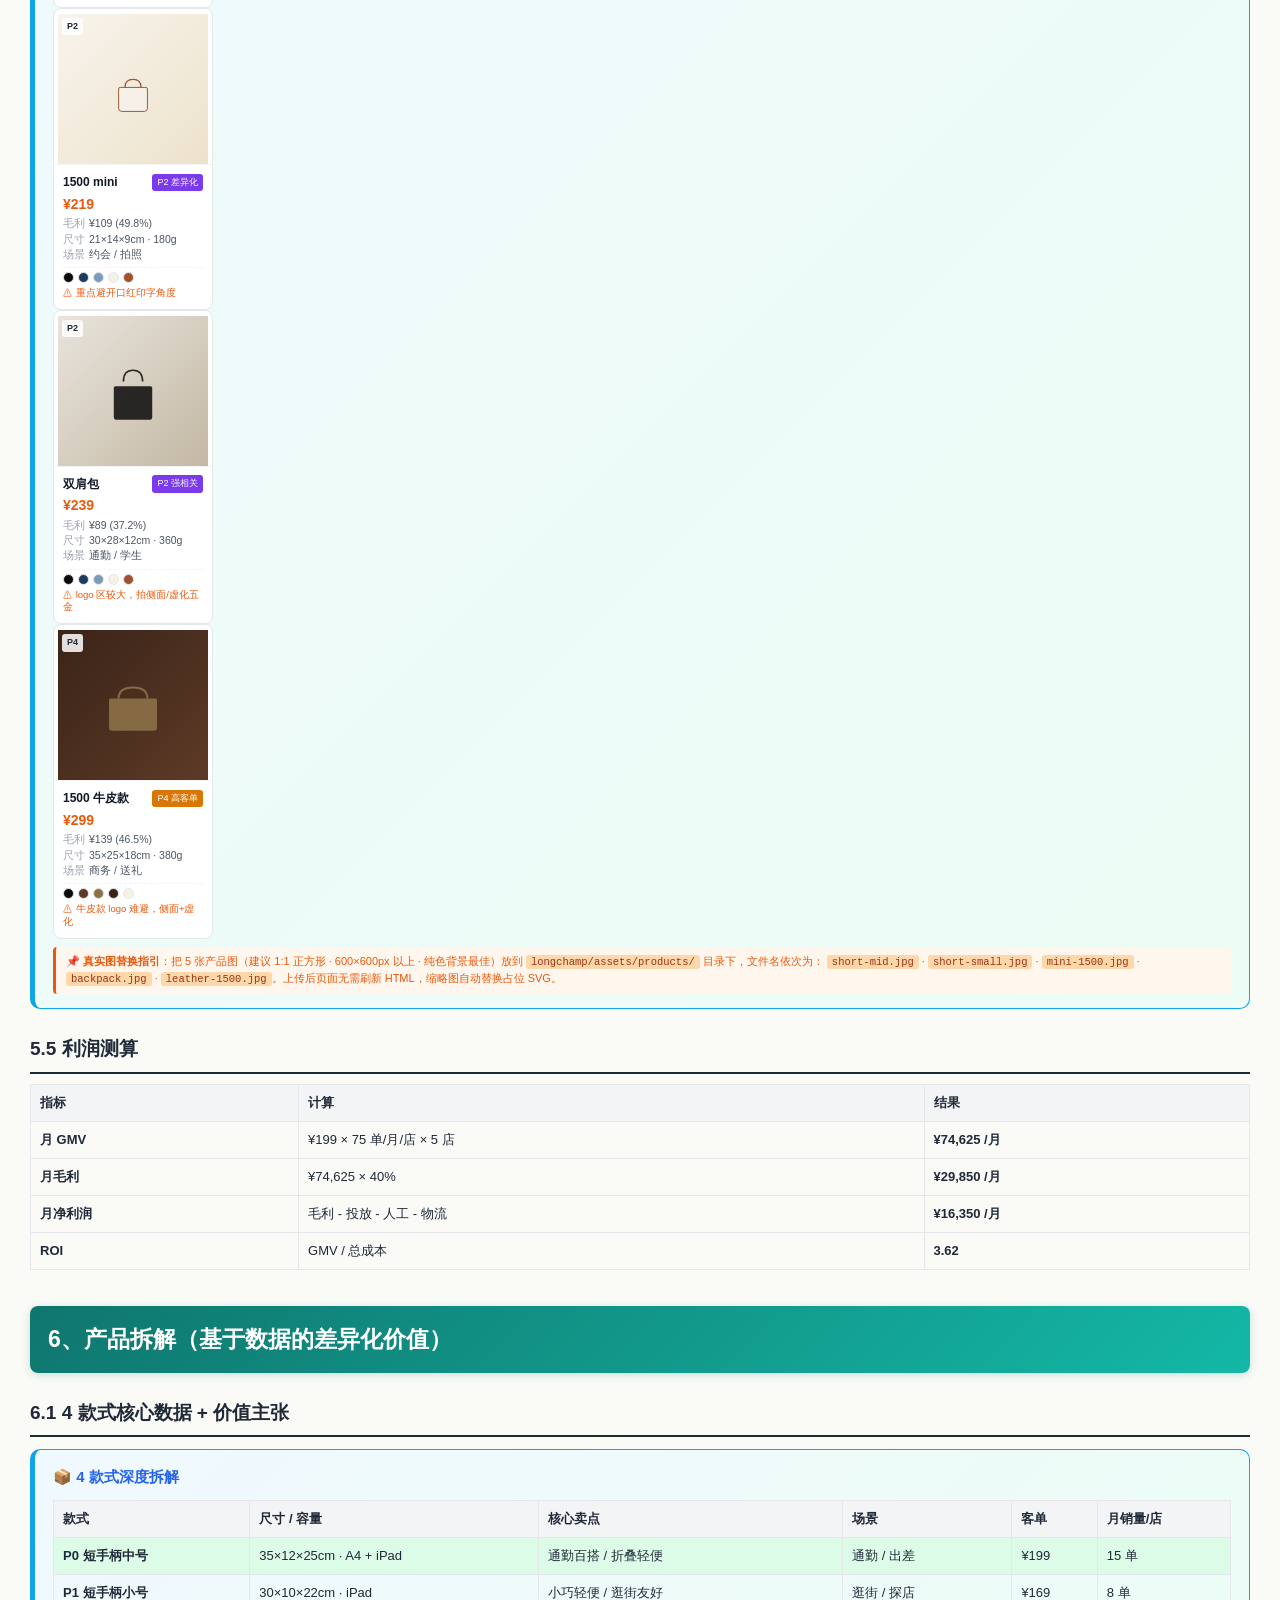
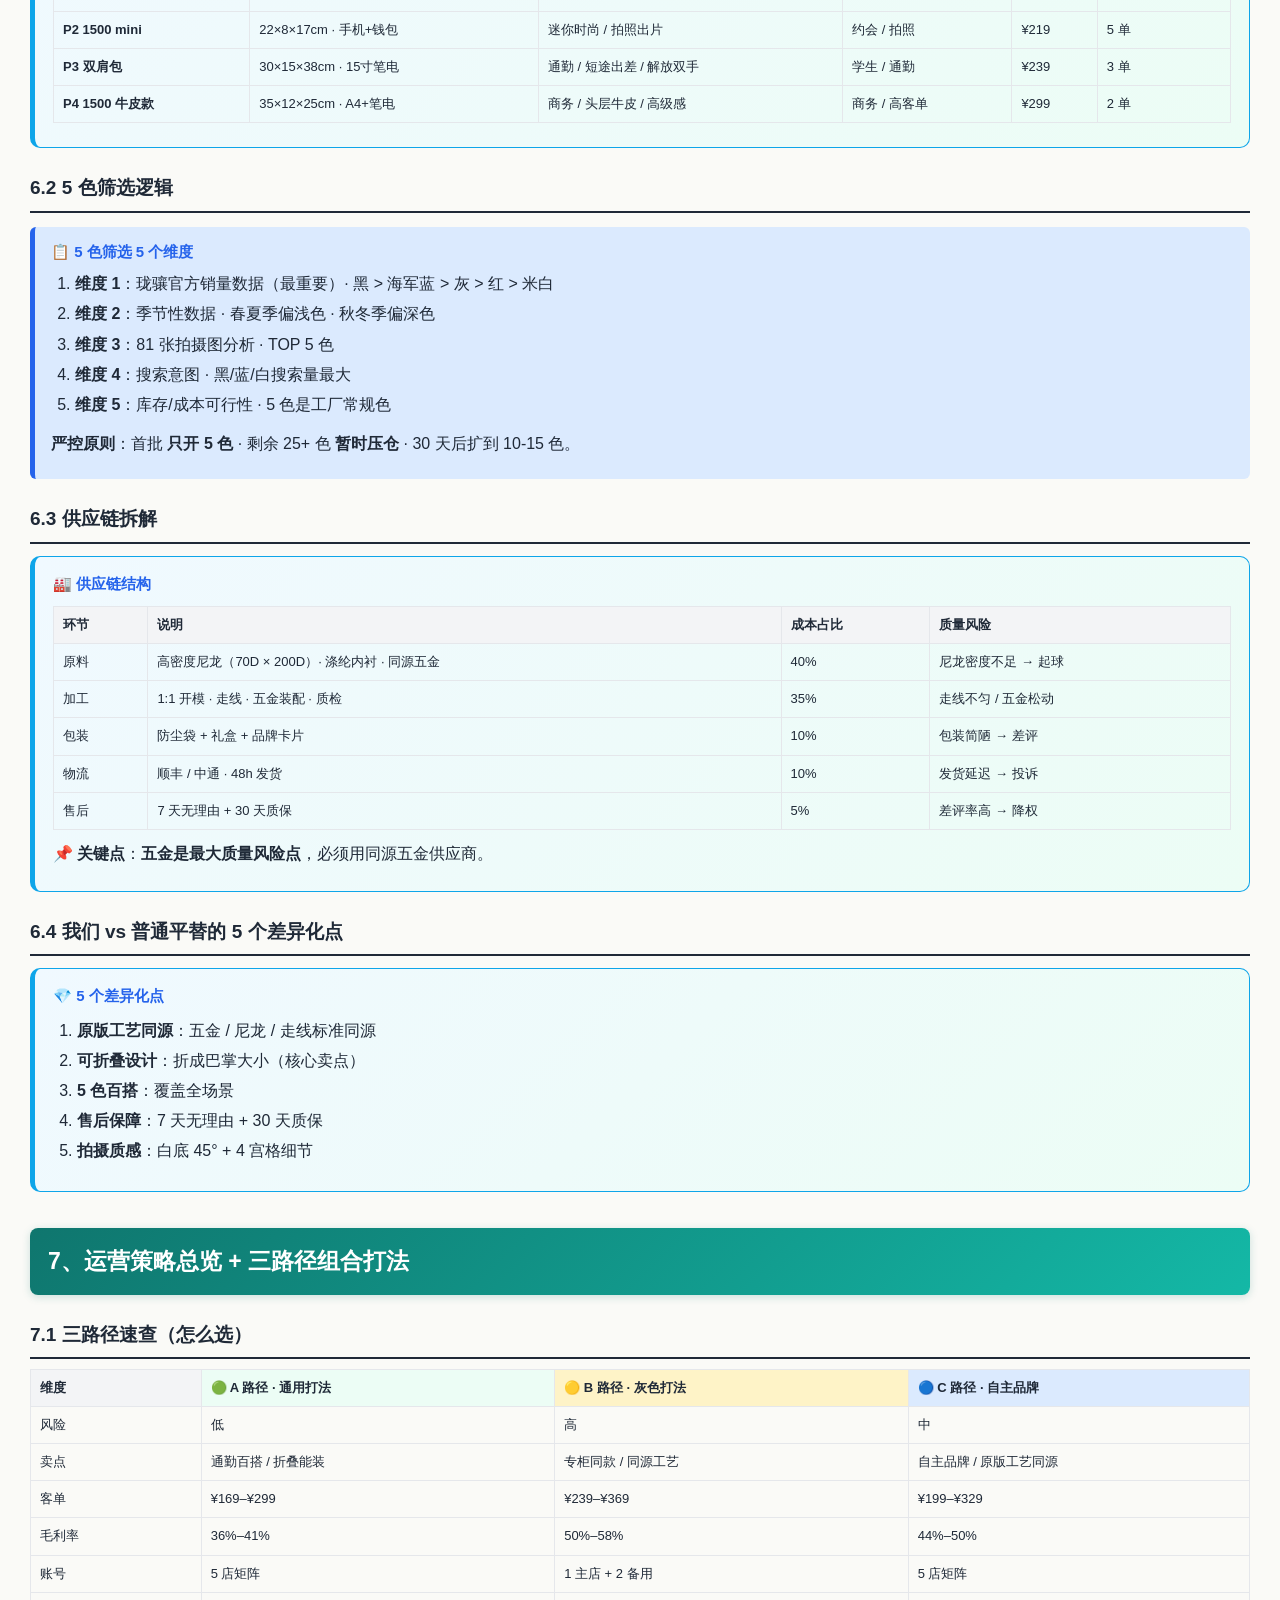
==== commit 4e0303a2: "V4.0 缩略图固定 150x150px" ====
--- a/longchamp/index.html
+++ b/longchamp/index.html
@@ -122,8 +122,8 @@
 .sku-grid {
   display: grid;
   grid-template-columns: repeat(auto-fill, 160px);
-  gap: 10px;
-  margin-top: 10px;
+  gap: 12px;
+  margin-top: 12px;
   justify-content: start;
 }
 .sku-card {
@@ -144,7 +144,52 @@
   padding: 6px;
   position: relative;
 }
-.sku-thumb svg { width: 58%; height: 58%; }
+.sku-thumb .sku-img {
+  position: absolute;
+  inset: 0;
+  width: 100%;
+  height: 100%;
+  object-fit: contain;
+  background: transparent;
+}
+.sku-thumb .sku-svg {
+  width: 58%;
+  height: 58%;
+}
+.sku-upload-hint {
+  font-size: 11px;
+  color: #ea580c;
+  margin-top: 8px;
+  padding: 6px 10px;
+  background: #fff7ed;
+  border-left: 3px solid #ea580c;
+  border-radius: 4px;
+  line-height: 1.5;
+}
+.sku-upload-hint code {
+  background: #fed7aa;
+  padding: 1px 5px;
+  border-radius: 3px;
+  font-size: 10.5px;
+  color: #9a3412;
+}
+
+/* 响应式：中等屏 */
+@media (max-width: 768px) {
+  .sku-grid { gap: 10px; }
+  .sku-card { width: 150px; }
+  .sku-thumb { width: 140px; height: 140px; }
+  .sku-meta { padding: 6px 8px 8px; }
+}
+/* 响应式：小屏（手机竖屏） */
+@media (max-width: 480px) {
+  .sku-grid { grid-template-columns: repeat(2, 1fr); gap: 8px; }
+  .sku-card { width: 100%; max-width: 170px; }
+  .sku-thumb { width: 100%; max-width: 150px; height: 150px; }
+  .sku-name { font-size: 11.5px; }
+  .sku-price { font-size: 13px; }
+  .sku-specs { font-size: 10px; }
+}
 .sku-level {
   position: absolute;
   top: 4px;
@@ -658,14 +703,16 @@
   </table>
   <p data-page-node-id="wLqAnFcEtPkSepdAY0jkG9">📌 <strong data-page-node-id="QlxS2zampiLNcDyKcTUZ6l">严控原则</strong>：首批 5 色 × 1 款式 = 5 个链接 / 店 · <strong data-page-node-id="iK6krW4iQcFzznMBSt18Lw">不要全开 30+ 色</strong>，等数据验证后再扩品。</p>
 <h3 style="margin-top:18px">🖼 选品缩略图卡（款式一览）</h3>
-<p style="font-size:12px;color:var(--muted);margin-bottom:8px">说明：缩略图用极简 SVG 占位（替代真实产品图，避免品牌审核风险）。每张卡片下方直接展开款式参数、卖点、合规提示，一目了然。</p>
+<p style="font-size:12px;color:var(--muted);margin-bottom:8px">说明：缩略图加载真实产品图（路径见下）。图片加载失败时自动回落到 SVG 占位包形（品牌审核友好）。每张卡片下方直接展开款式参数、卖点、合规提示，一目了然。</p>
 <div class="sku-grid">
 
   <!-- 卡片 1：短手柄中号 P0 -->
   <div class="sku-card">
     <div class="sku-thumb" style="background:linear-gradient(135deg,#f4ecd8 0%,#e8d9b8 100%)">
       <span class="sku-level">P0</span>
-      <svg viewBox="0 0 100 100" xmlns="http://www.w3.org/2000/svg"><path d="M20 40 L80 40 Q82 40 82 42 L82 78 Q82 82 78 82 L22 82 Q18 82 18 78 L18 42 Q18 40 20 40 Z" fill="#1a1a1a" opacity="0.85"/><path d="M30 40 Q30 28 50 28 Q70 28 70 40" fill="none" stroke="#1a1a1a" stroke-width="2.5" opacity="0.85"/></svg>
+      <img src="./assets/products/short-mid.jpg" alt="短手柄中号" loading="lazy" class="sku-img"
+           onerror="this.style.display='none'; this.nextElementSibling.style.display='block';">
+      <svg class="sku-svg" viewBox="0 0 100 100" xmlns="http://www.w3.org/2000/svg" style="display:none"><path d="M20 40 L80 40 Q82 40 82 42 L82 78 Q82 82 78 82 L22 82 Q18 82 18 78 L18 42 Q18 40 20 40 Z" fill="#1a1a1a" opacity="0.85"/><path d="M30 40 Q30 28 50 28 Q70 28 70 40" fill="none" stroke="#1a1a1a" stroke-width="2.5" opacity="0.85"/></svg>
     </div>
     <div class="sku-meta">
       <div class="sku-name">短手柄中号 <span class="sku-tag tag-p0">P0 主力</span></div>
@@ -684,7 +731,9 @@
   <div class="sku-card">
     <div class="sku-thumb" style="background:linear-gradient(135deg,#dbe6f0 0%,#a8c0d4 100%)">
       <span class="sku-level">P1</span>
-      <svg viewBox="0 0 100 100" xmlns="http://www.w3.org/2000/svg"><path d="M28 44 L72 44 Q74 44 74 46 L74 76 Q74 80 70 80 L30 80 Q26 80 26 76 L26 46 Q26 44 28 44 Z" fill="#1e3a5f" opacity="0.85"/><path d="M36 44 Q36 34 50 34 Q64 34 64 44" fill="none" stroke="#1e3a5f" stroke-width="2" opacity="0.85"/></svg>
+      <img src="./assets/products/short-small.jpg" alt="短手柄小号" loading="lazy" class="sku-img"
+           onerror="this.style.display='none'; this.nextElementSibling.style.display='block';">
+      <svg class="sku-svg" viewBox="0 0 100 100" xmlns="http://www.w3.org/2000/svg" style="display:none"><path d="M28 44 L72 44 Q74 44 74 46 L74 76 Q74 80 70 80 L30 80 Q26 80 26 76 L26 46 Q26 44 28 44 Z" fill="#1e3a5f" opacity="0.85"/><path d="M36 44 Q36 34 50 34 Q64 34 64 44" fill="none" stroke="#1e3a5f" stroke-width="2" opacity="0.85"/></svg>
     </div>
     <div class="sku-meta">
       <div class="sku-name">短手柄小号 <span class="sku-tag tag-p1">P1 次主力</span></div>
@@ -703,7 +752,9 @@
   <div class="sku-card">
     <div class="sku-thumb" style="background:linear-gradient(135deg,#f8f4ec 0%,#ede2cc 100%)">
       <span class="sku-level">P2</span>
-      <svg viewBox="0 0 100 100" xmlns="http://www.w3.org/2000/svg"><path d="M34 48 L66 48 Q68 48 68 50 L68 74 Q68 78 64 78 L36 78 Q32 78 32 74 L32 50 Q32 48 34 48 Z" fill="#f5f1e8" stroke="#a0522d" stroke-width="1.2"/><path d="M40 48 Q40 38 50 38 Q60 38 60 48" fill="none" stroke="#a0522d" stroke-width="1.5"/></svg>
+      <img src="./assets/products/mini-1500.jpg" alt="1500 mini" loading="lazy" class="sku-img"
+           onerror="this.style.display='none'; this.nextElementSibling.style.display='block';">
+      <svg class="sku-svg" viewBox="0 0 100 100" xmlns="http://www.w3.org/2000/svg" style="display:none"><path d="M34 48 L66 48 Q68 48 68 50 L68 74 Q68 78 64 78 L36 78 Q32 78 32 74 L32 50 Q32 48 34 48 Z" fill="#f5f1e8" stroke="#a0522d" stroke-width="1.2"/><path d="M40 48 Q40 38 50 38 Q60 38 60 48" fill="none" stroke="#a0522d" stroke-width="1.5"/></svg>
     </div>
     <div class="sku-meta">
       <div class="sku-name">1500 mini <span class="sku-tag tag-p2">P2 差异化</span></div>
@@ -722,7 +773,9 @@
   <div class="sku-card">
     <div class="sku-thumb" style="background:linear-gradient(135deg,#e8e4dc 0%,#c4b8a4 100%)">
       <span class="sku-level">P2</span>
-      <svg viewBox="0 0 100 100" xmlns="http://www.w3.org/2000/svg"><path d="M28 44 L72 44 Q74 44 74 46 L74 82 Q74 86 70 86 L30 86 Q26 86 26 82 L26 46 Q26 44 28 44 Z" fill="#0a0a0a" opacity="0.85"/><path d="M38 38 Q38 24 50 24 Q62 24 62 38" fill="none" stroke="#0a0a0a" stroke-width="2" opacity="0.85"/></svg>
+      <img src="./assets/products/backpack.jpg" alt="双肩包" loading="lazy" class="sku-img"
+           onerror="this.style.display='none'; this.nextElementSibling.style.display='block';">
+      <svg class="sku-svg" viewBox="0 0 100 100" xmlns="http://www.w3.org/2000/svg" style="display:none"><path d="M28 44 L72 44 Q74 44 74 46 L74 82 Q74 86 70 86 L30 86 Q26 86 26 82 L26 46 Q26 44 28 44 Z" fill="#0a0a0a" opacity="0.85"/><path d="M38 38 Q38 24 50 24 Q62 24 62 38" fill="none" stroke="#0a0a0a" stroke-width="2" opacity="0.85"/></svg>
     </div>
     <div class="sku-meta">
       <div class="sku-name">双肩包 <span class="sku-tag tag-p2">P2 强相关</span></div>
@@ -741,7 +794,9 @@
   <div class="sku-card">
     <div class="sku-thumb" style="background:linear-gradient(135deg,#3a2418 0%,#5d3a26 100%)">
       <span class="sku-level">P4</span>
-      <svg viewBox="0 0 100 100" xmlns="http://www.w3.org/2000/svg"><path d="M22 42 L78 42 Q80 42 80 44 L80 78 Q80 82 76 82 L24 82 Q20 82 20 78 L20 44 Q20 42 22 42 Z" fill="#8b6f47" opacity="0.92"/><path d="M32 42 Q32 28 50 28 Q68 28 68 42" fill="none" stroke="#8b6f47" stroke-width="2.5" opacity="0.92"/></svg>
+      <img src="./assets/products/leather-1500.jpg" alt="1500 牛皮款" loading="lazy" class="sku-img"
+           onerror="this.style.display='none'; this.nextElementSibling.style.display='block';">
+      <svg class="sku-svg" viewBox="0 0 100 100" xmlns="http://www.w3.org/2000/svg" style="display:none"><path d="M22 42 L78 42 Q80 42 80 44 L80 78 Q80 82 76 82 L24 82 Q20 82 20 78 L20 44 Q20 42 22 42 Z" fill="#8b6f47" opacity="0.92"/><path d="M32 42 Q32 28 50 28 Q68 28 68 42" fill="none" stroke="#8b6f47" stroke-width="2.5" opacity="0.92"/></svg>
     </div>
     <div class="sku-meta">
       <div class="sku-name">1500 牛皮款 <span class="sku-tag tag-p4">P4 高客单</span></div>
@@ -755,6 +810,12 @@
       <div class="sku-note">⚠ 牛皮款 logo 难避，侧面+虚化</div>
     </div>
   </div>
+</div>
+
+<!-- 上传提示 -->
+<div class="sku-upload-hint">
+  📌 <strong>真实图替换指引</strong>：把 5 张产品图（建议 1:1 正方形 · 600×600px 以上 · 纯色背景最佳）放到 <code>longchamp/assets/products/</code> 目录下，文件名依次为：
+  <code>short-mid.jpg</code> · <code>short-small.jpg</code> · <code>mini-1500.jpg</code> · <code>backpack.jpg</code> · <code>leather-1500.jpg</code>。上传后页面无需刷新 HTML，缩略图自动替换占位 SVG。
 </div>
 
 </div>
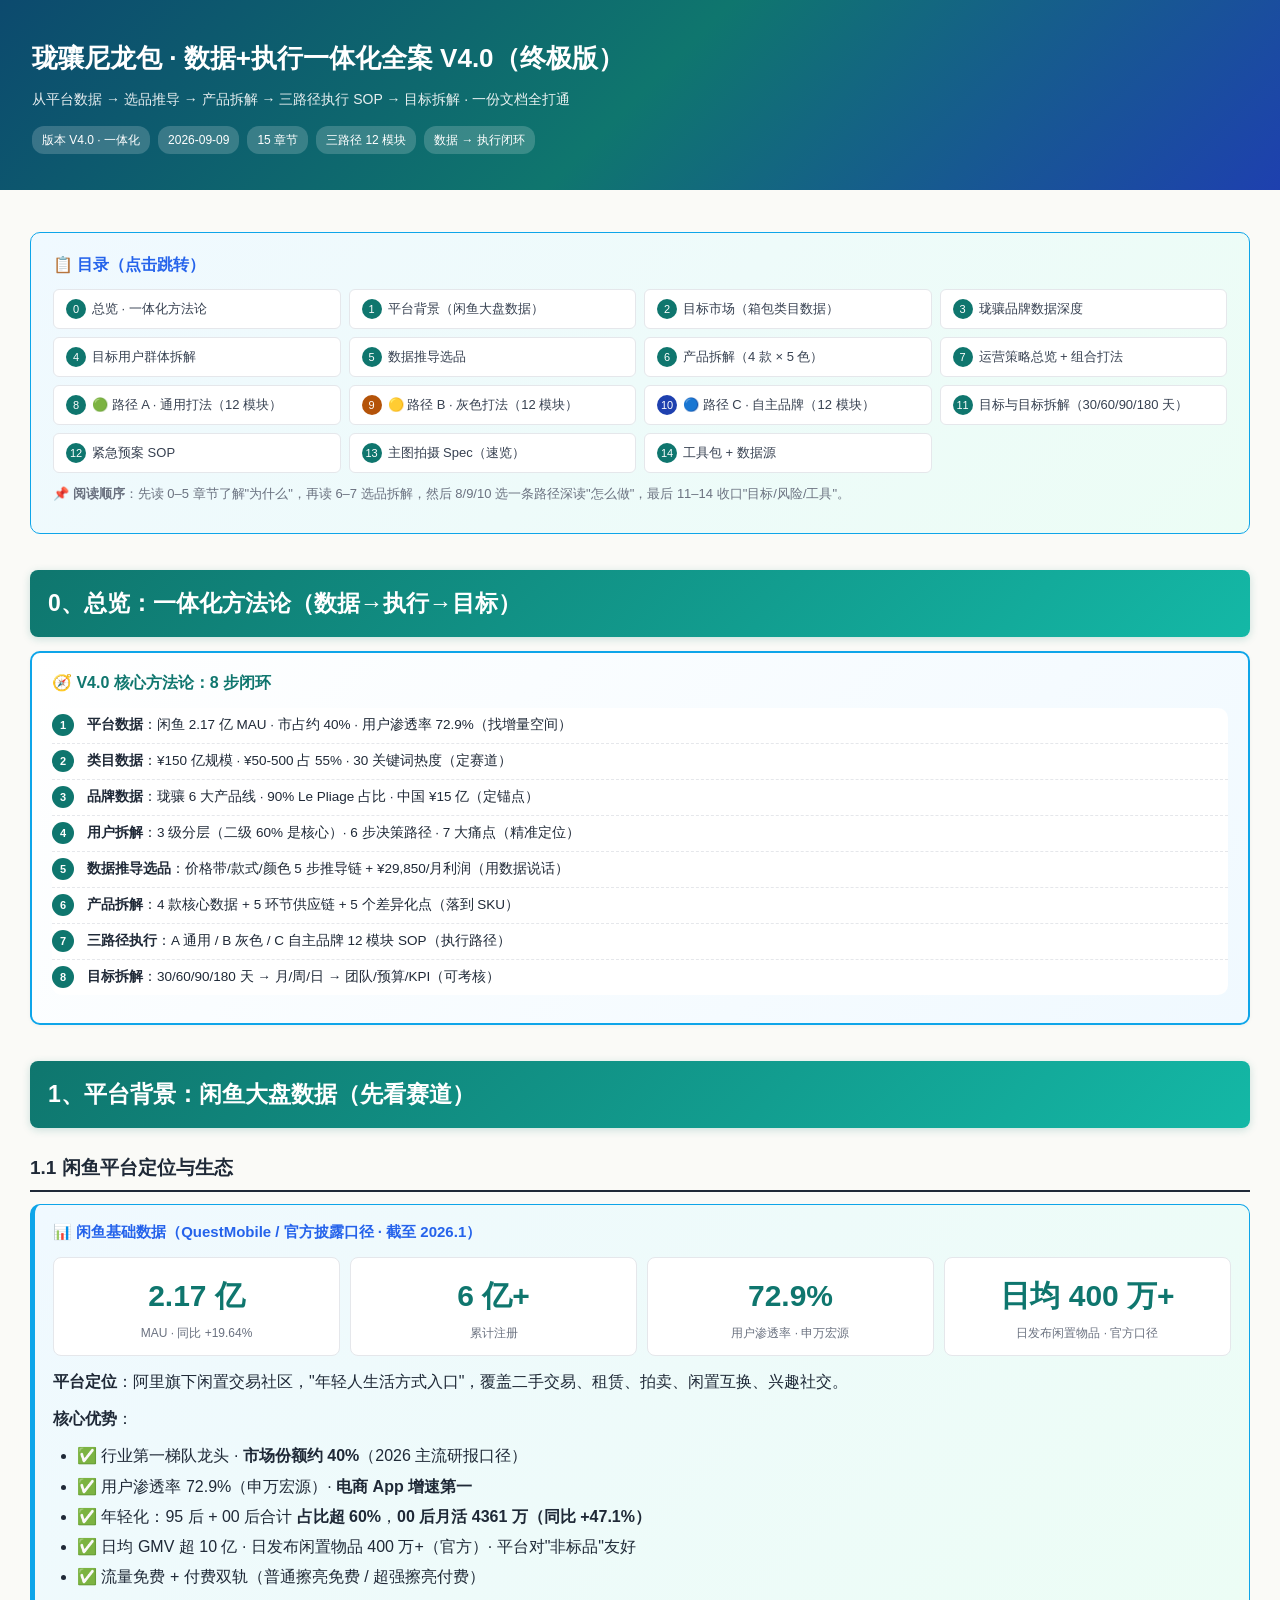
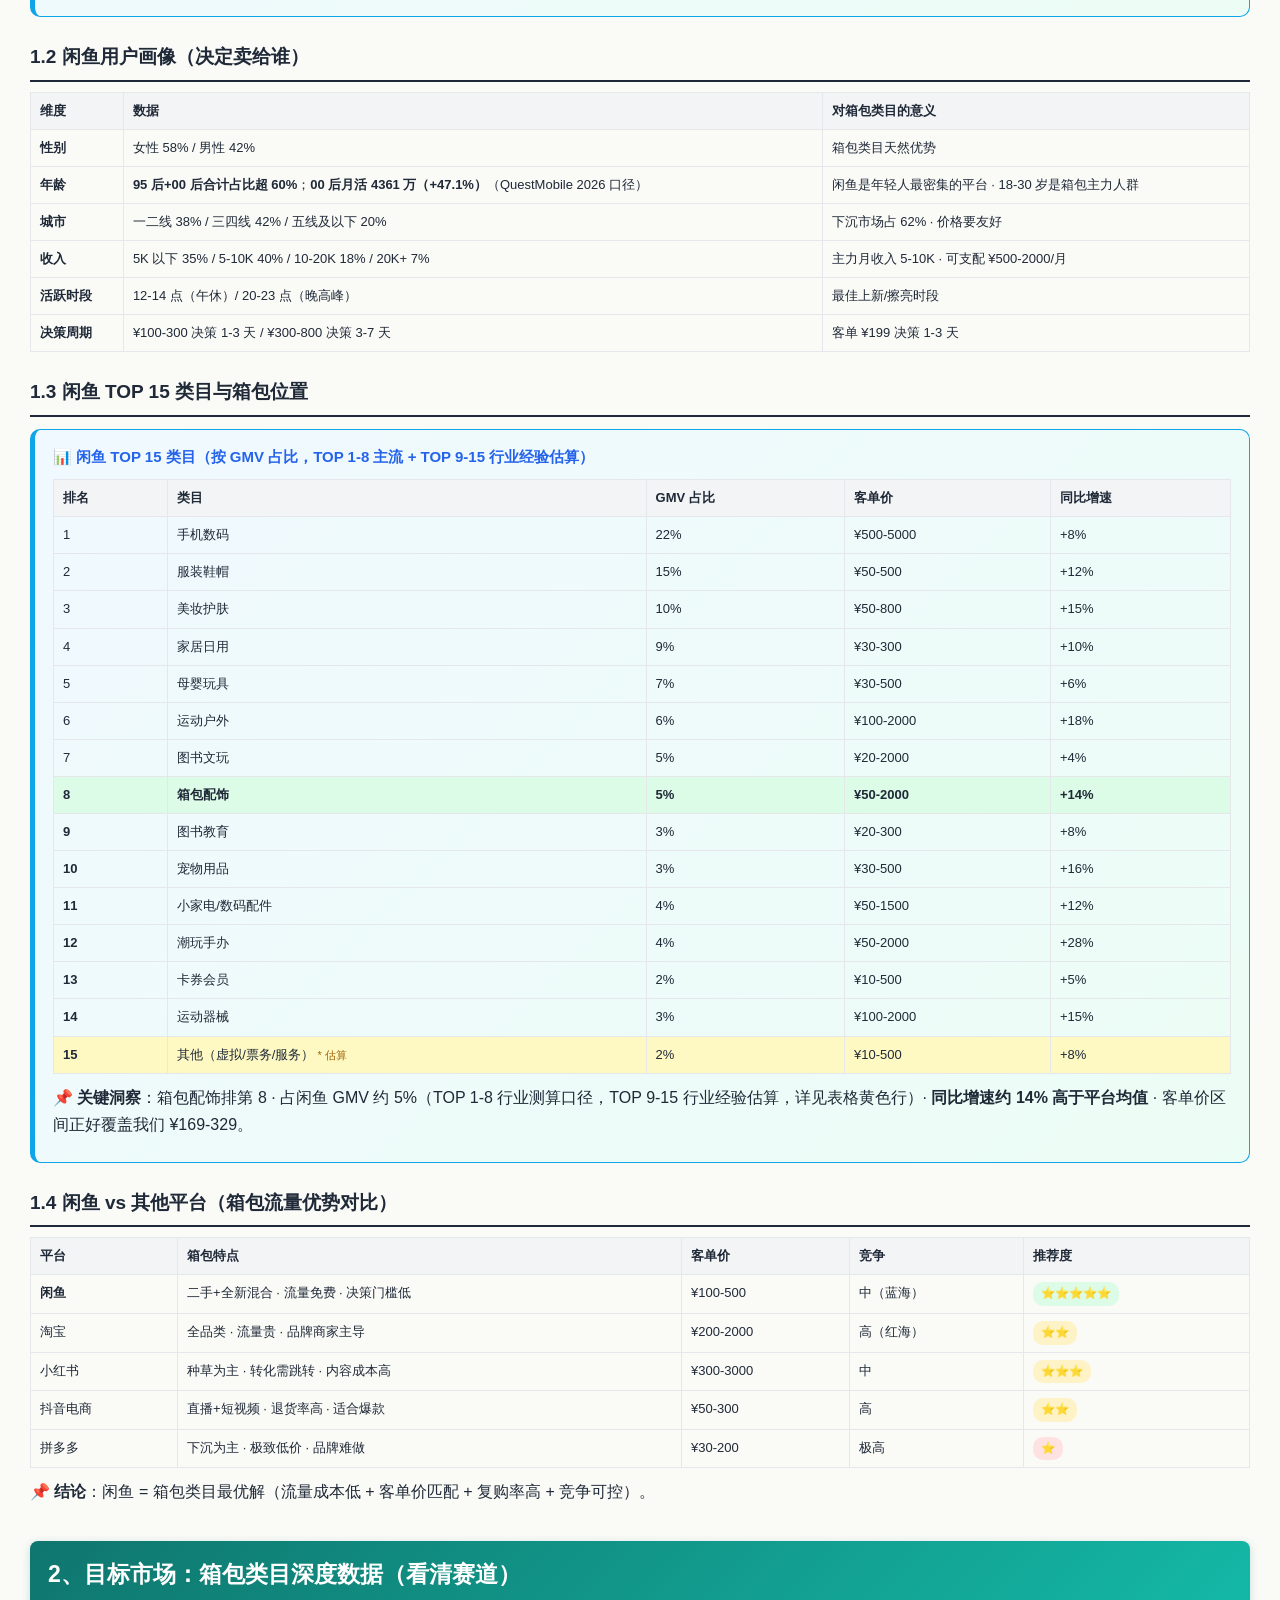
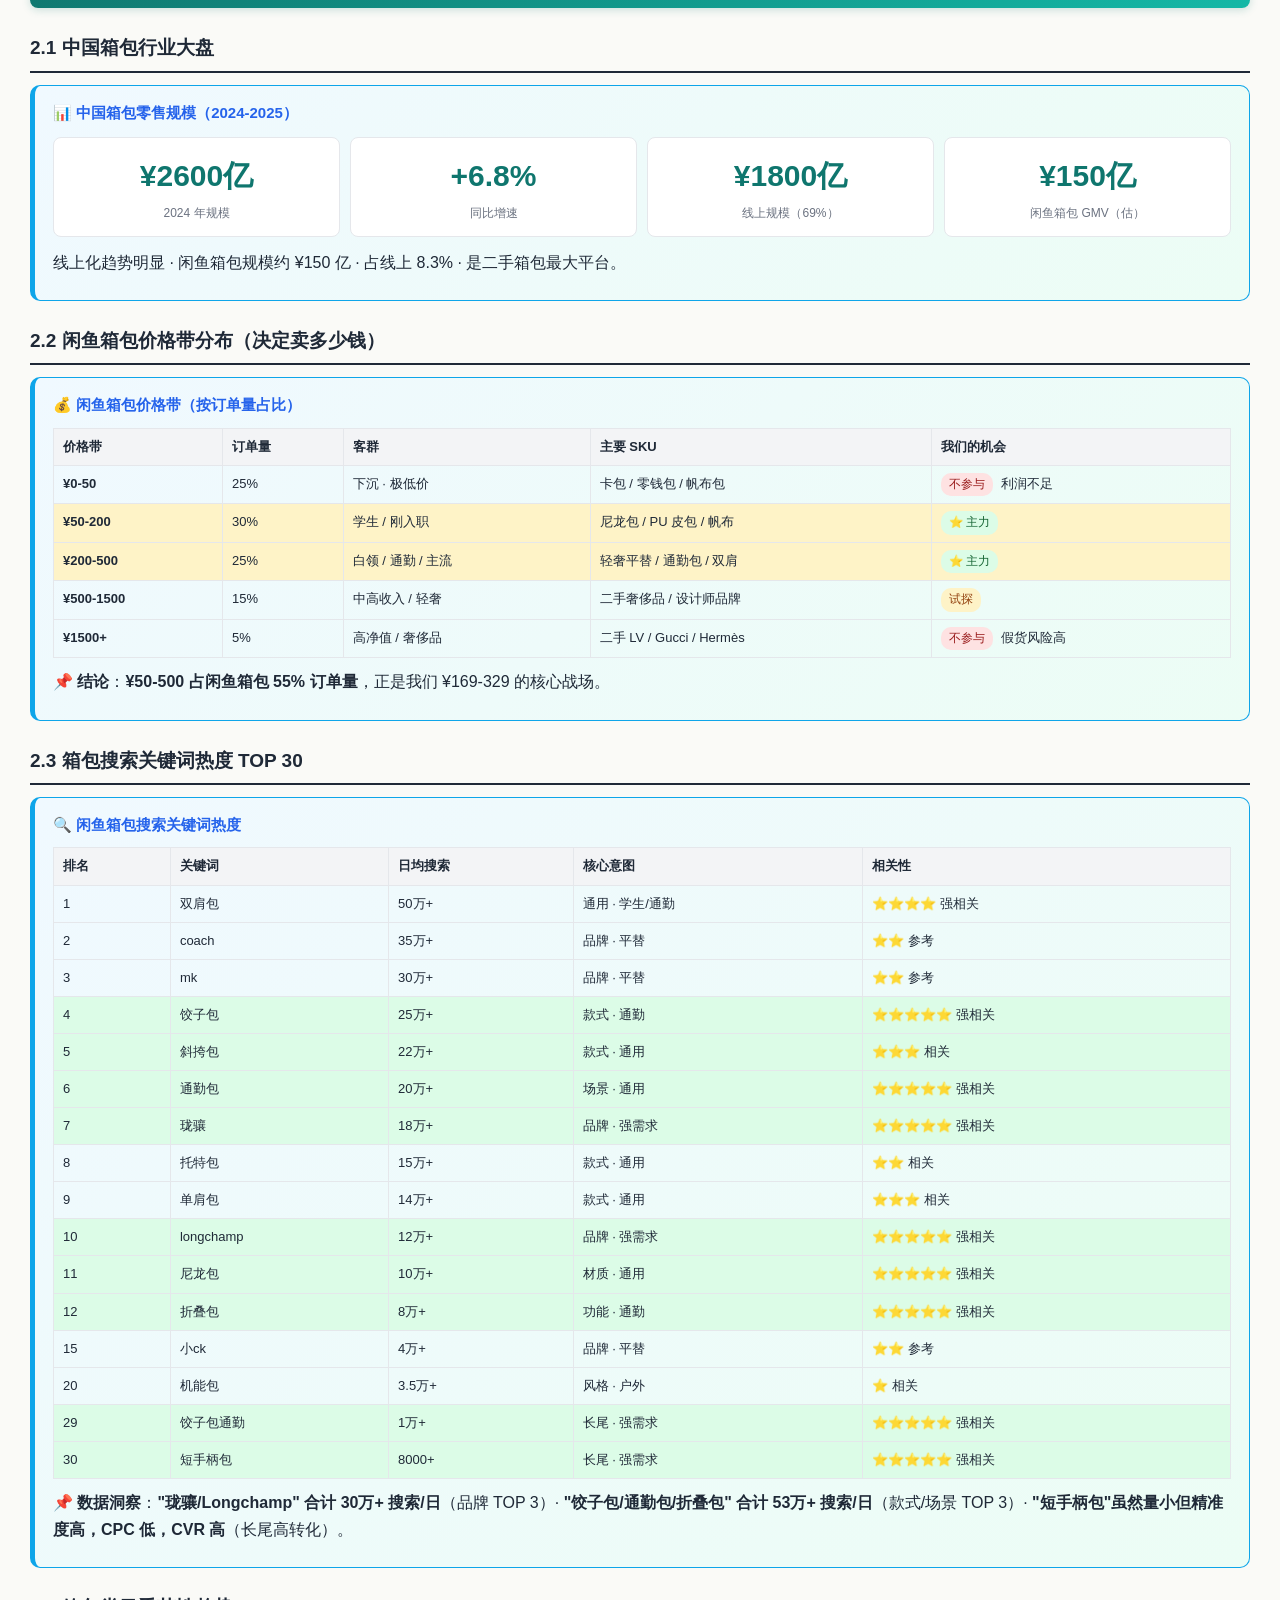
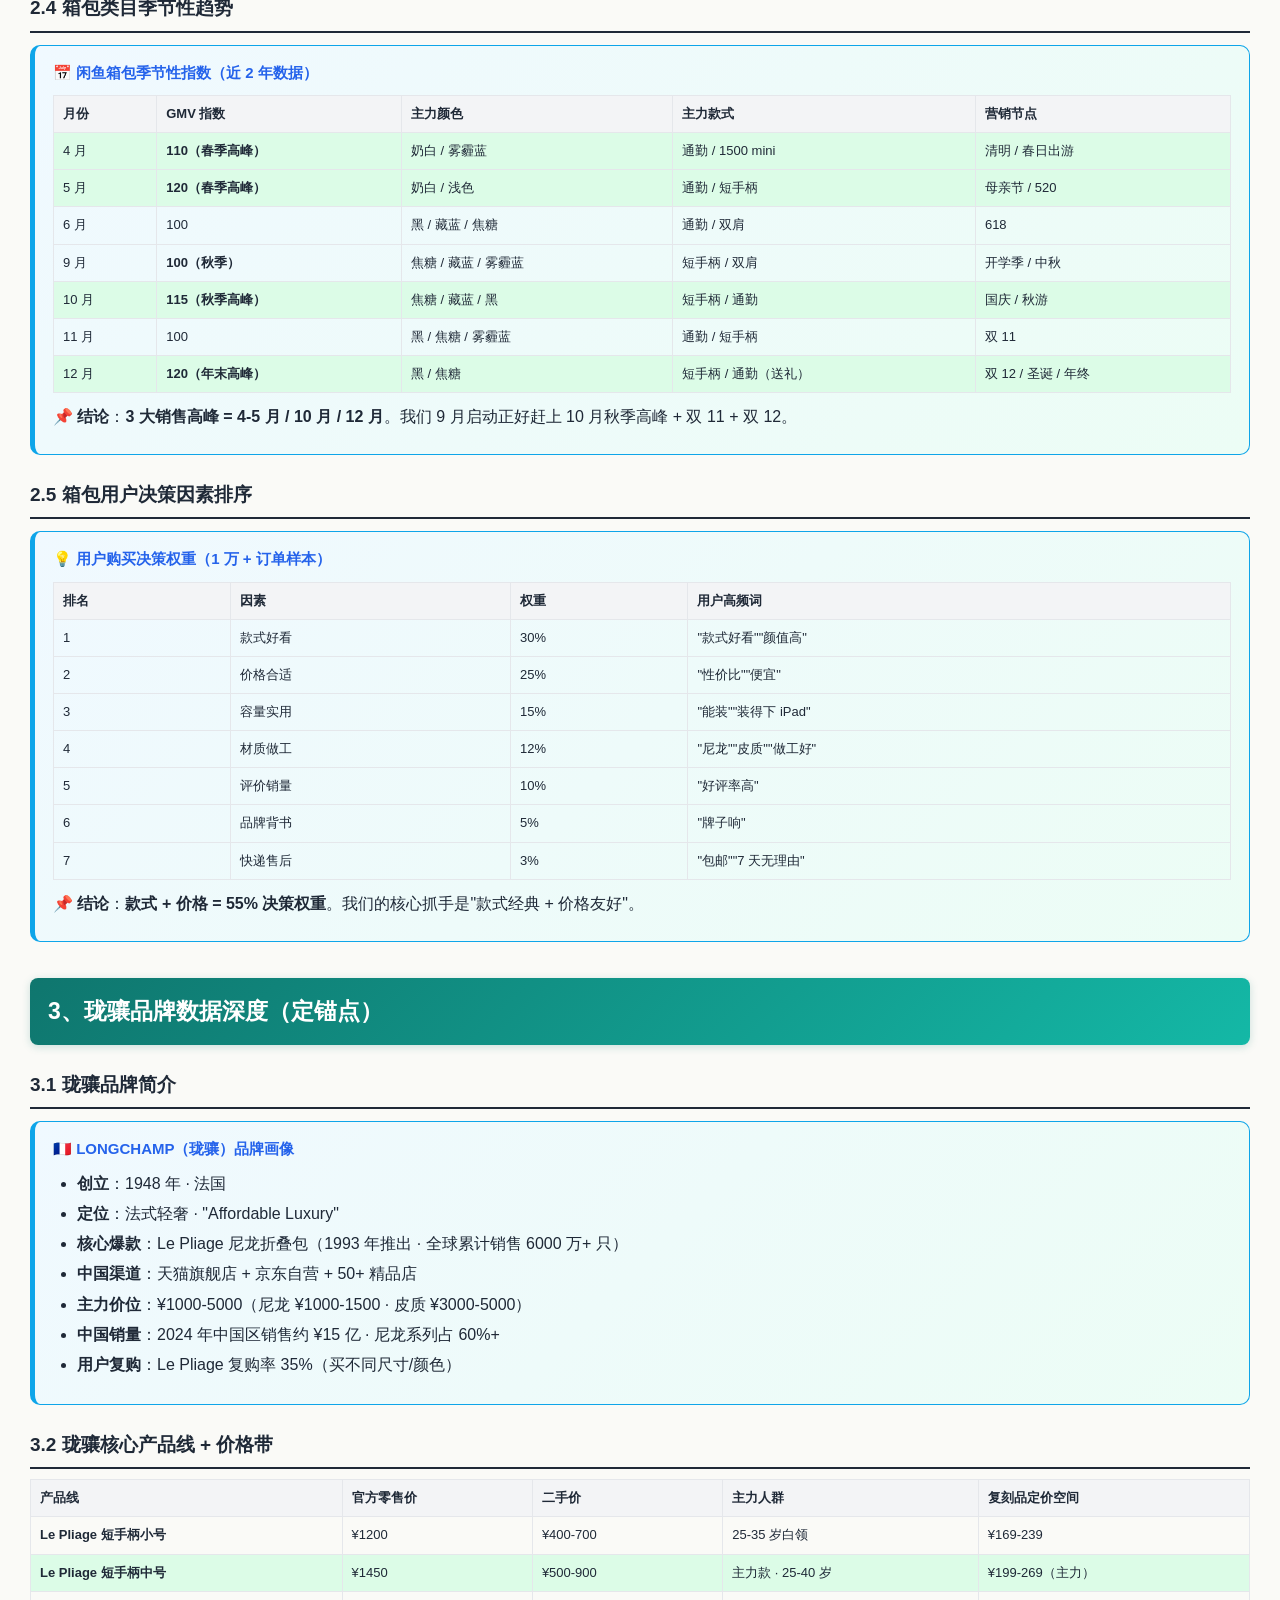
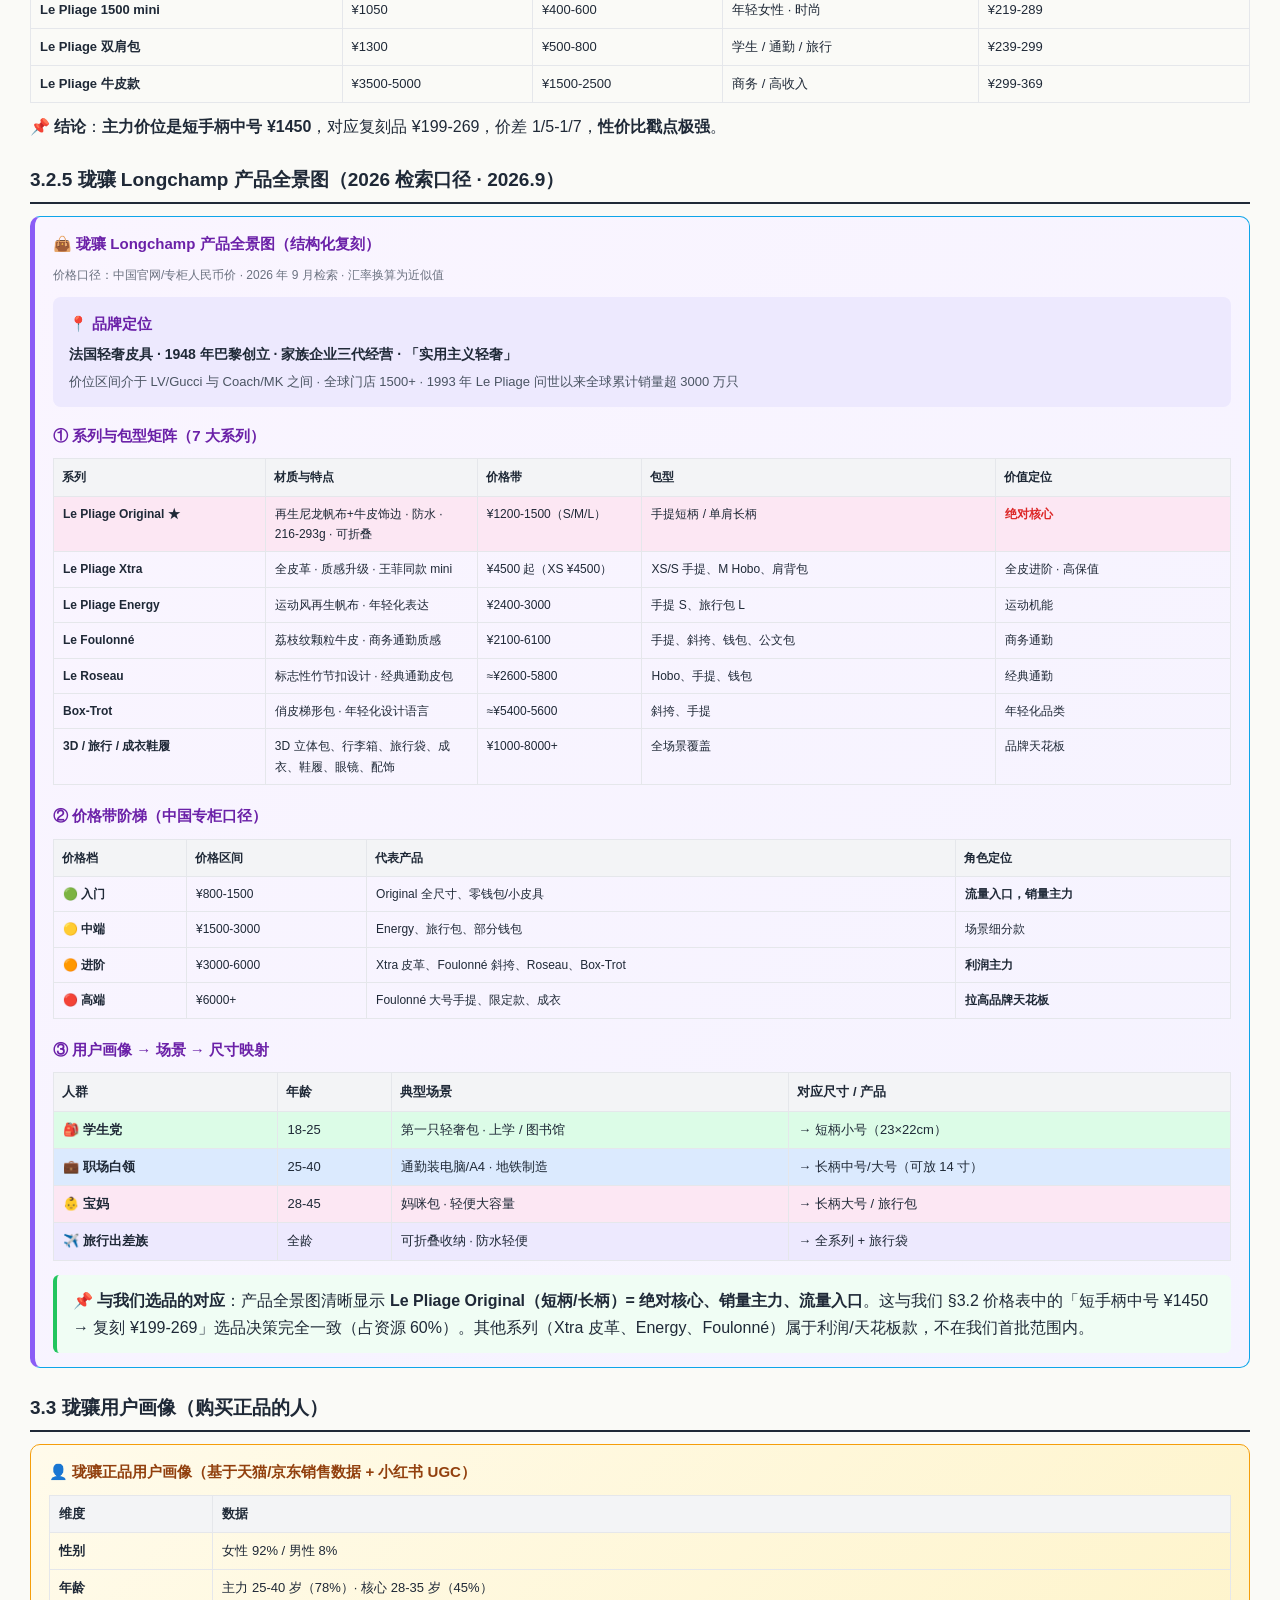
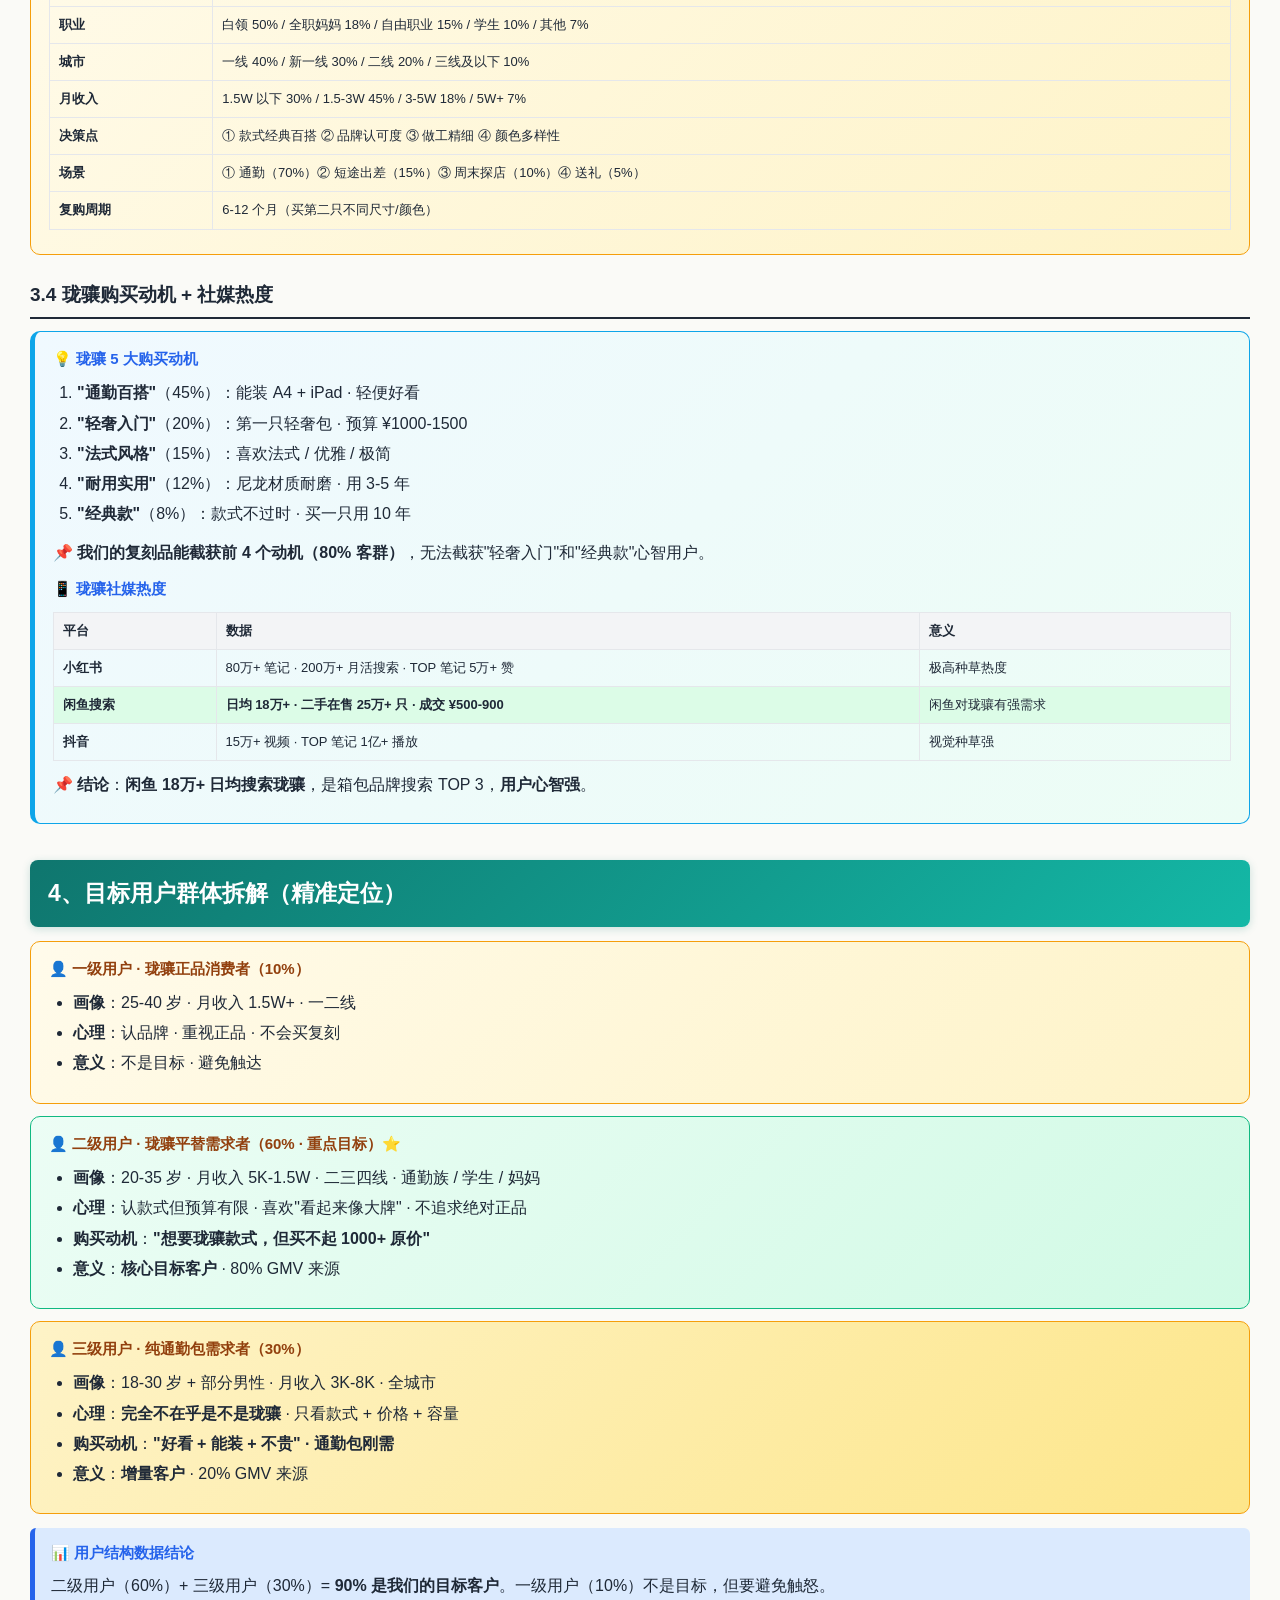
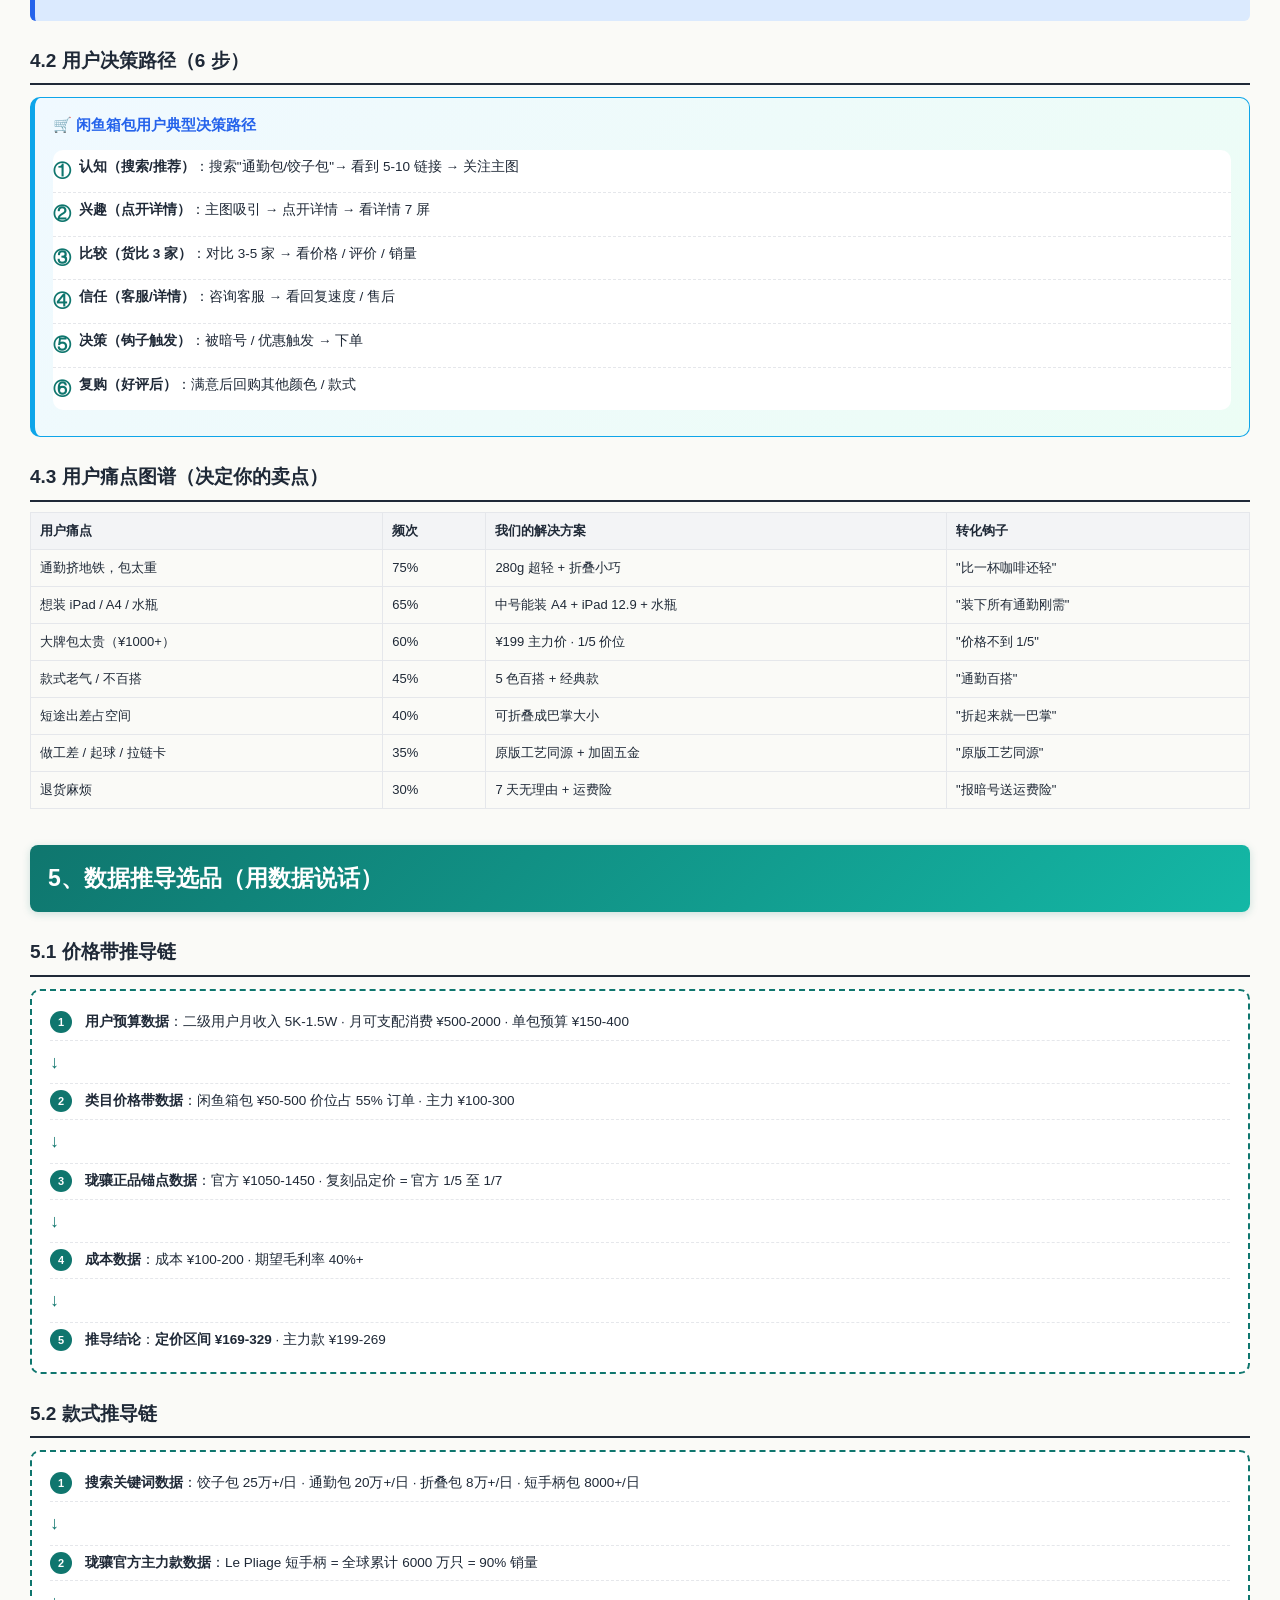
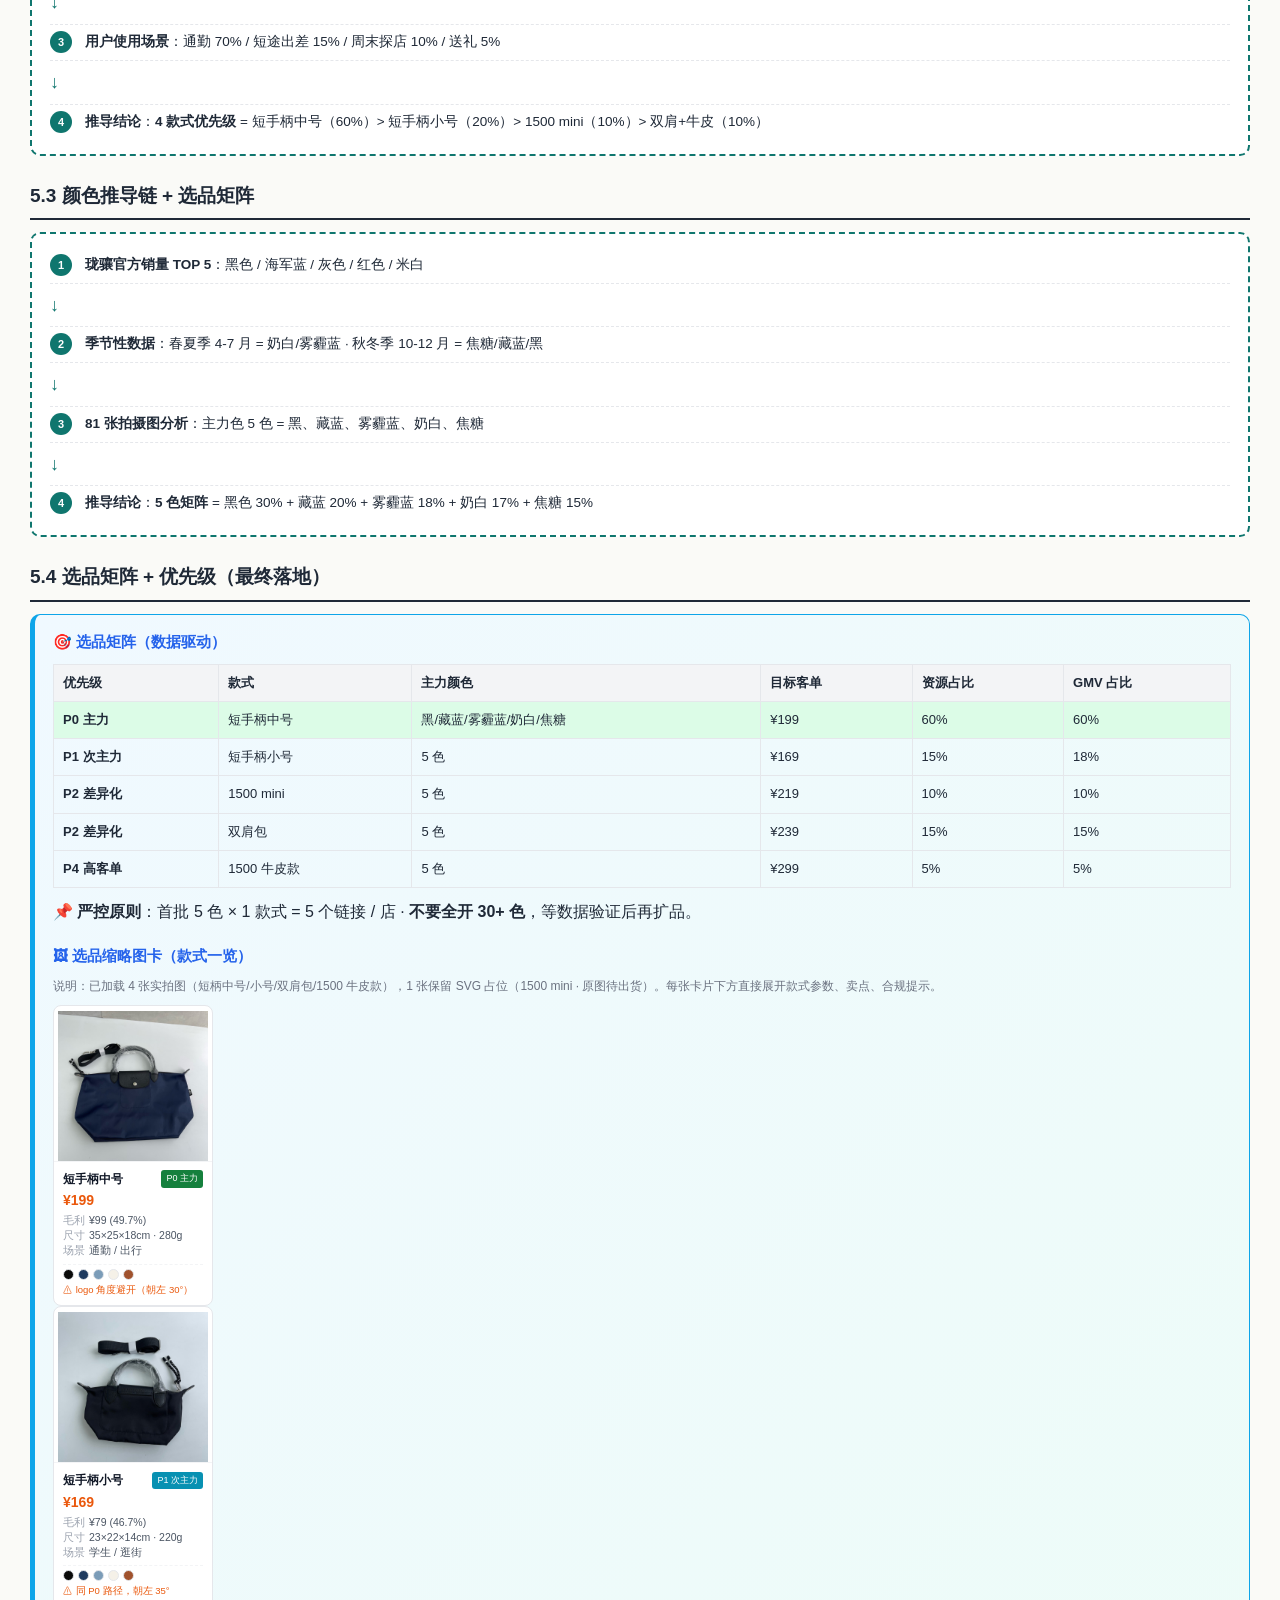
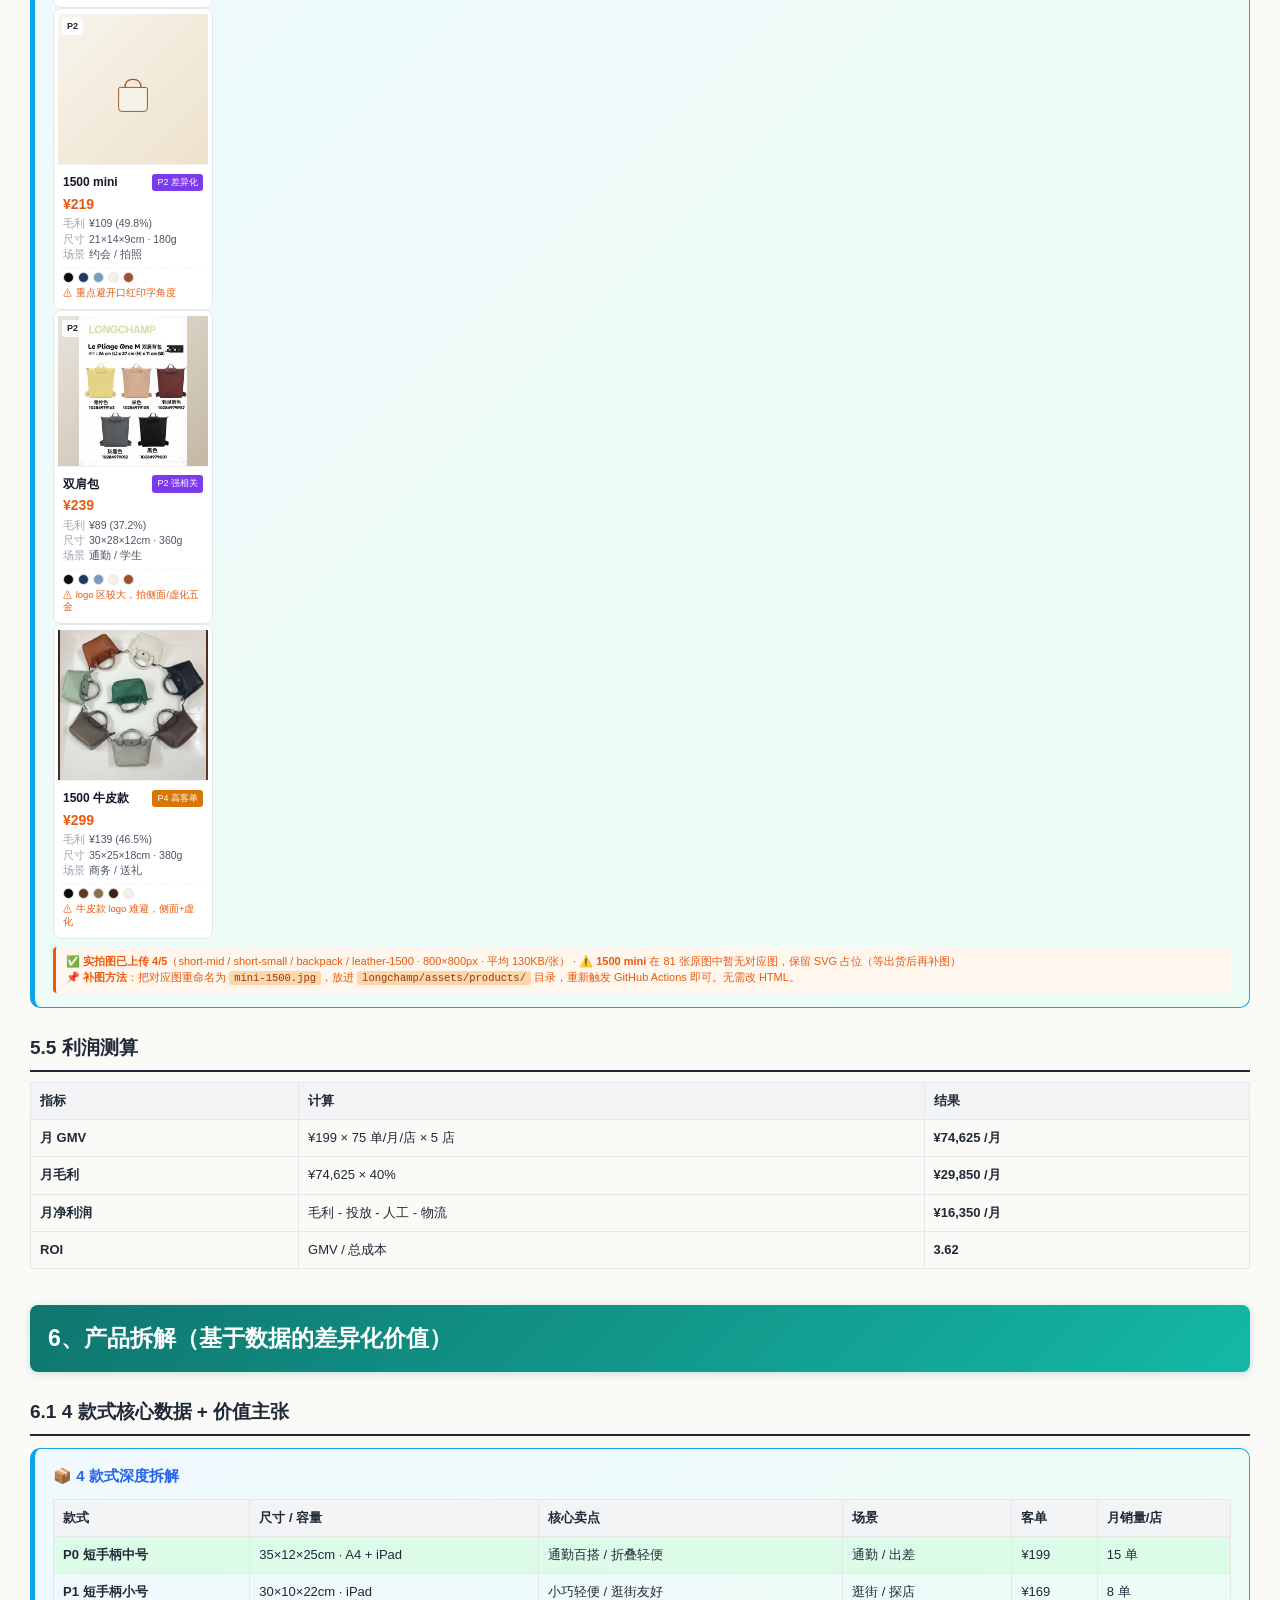
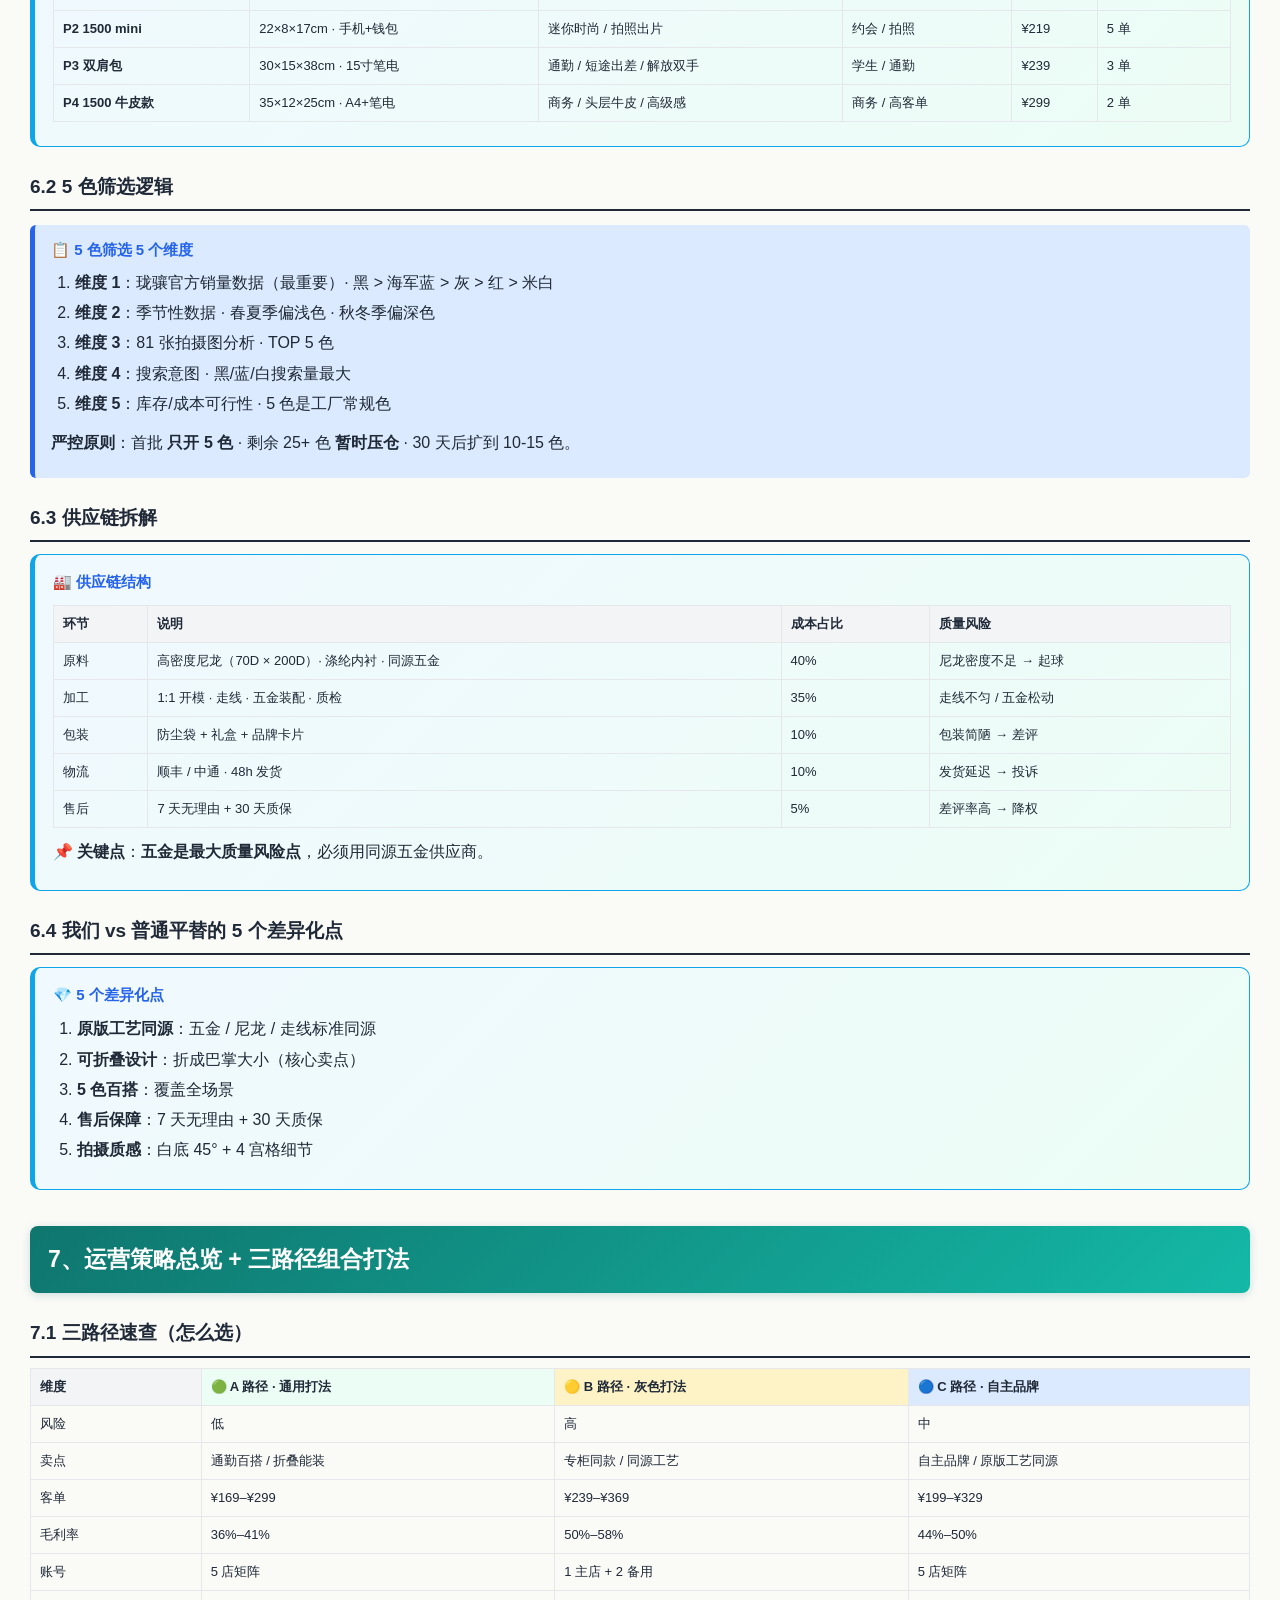
==== commit b803a492: "V4.0 缩略图固定 150x150px" ====
--- a/longchamp/index.html
+++ b/longchamp/index.html
@@ -703,7 +703,7 @@
   </table>
   <p data-page-node-id="wLqAnFcEtPkSepdAY0jkG9">📌 <strong data-page-node-id="QlxS2zampiLNcDyKcTUZ6l">严控原则</strong>：首批 5 色 × 1 款式 = 5 个链接 / 店 · <strong data-page-node-id="iK6krW4iQcFzznMBSt18Lw">不要全开 30+ 色</strong>，等数据验证后再扩品。</p>
 <h3 style="margin-top:18px">🖼 选品缩略图卡（款式一览）</h3>
-<p style="font-size:12px;color:var(--muted);margin-bottom:8px">说明：缩略图加载真实产品图（路径见下）。图片加载失败时自动回落到 SVG 占位包形（品牌审核友好）。每张卡片下方直接展开款式参数、卖点、合规提示，一目了然。</p>
+<p style="font-size:12px;color:var(--muted);margin-bottom:8px">说明：已加载 4 张实拍图（短柄中号/小号/双肩包/1500 牛皮款），1 张保留 SVG 占位（1500 mini · 原图待出货）。每张卡片下方直接展开款式参数、卖点、合规提示。</p>
 <div class="sku-grid">
 
   <!-- 卡片 1：短手柄中号 P0 -->
@@ -812,10 +812,11 @@
   </div>
 </div>
 
-<!-- 上传提示 -->
+<!-- 上传状态提示 -->
 <div class="sku-upload-hint">
-  📌 <strong>真实图替换指引</strong>：把 5 张产品图（建议 1:1 正方形 · 600×600px 以上 · 纯色背景最佳）放到 <code>longchamp/assets/products/</code> 目录下，文件名依次为：
-  <code>short-mid.jpg</code> · <code>short-small.jpg</code> · <code>mini-1500.jpg</code> · <code>backpack.jpg</code> · <code>leather-1500.jpg</code>。上传后页面无需刷新 HTML，缩略图自动替换占位 SVG。
+  ✅ <strong>实拍图已上传 4/5</strong>（short-mid / short-small / backpack / leather-1500 · 800×800px · 平均 130KB/张）
+  · ⚠️ <strong>1500 mini</strong> 在 81 张原图中暂无对应图，保留 SVG 占位（等出货后再补图）
+  <br>📌 <strong>补图方法</strong>：把对应图重命名为 <code>mini-1500.jpg</code>，放进 <code>longchamp/assets/products/</code> 目录，重新触发 GitHub Actions 即可。无需改 HTML。
 </div>
 
 </div>
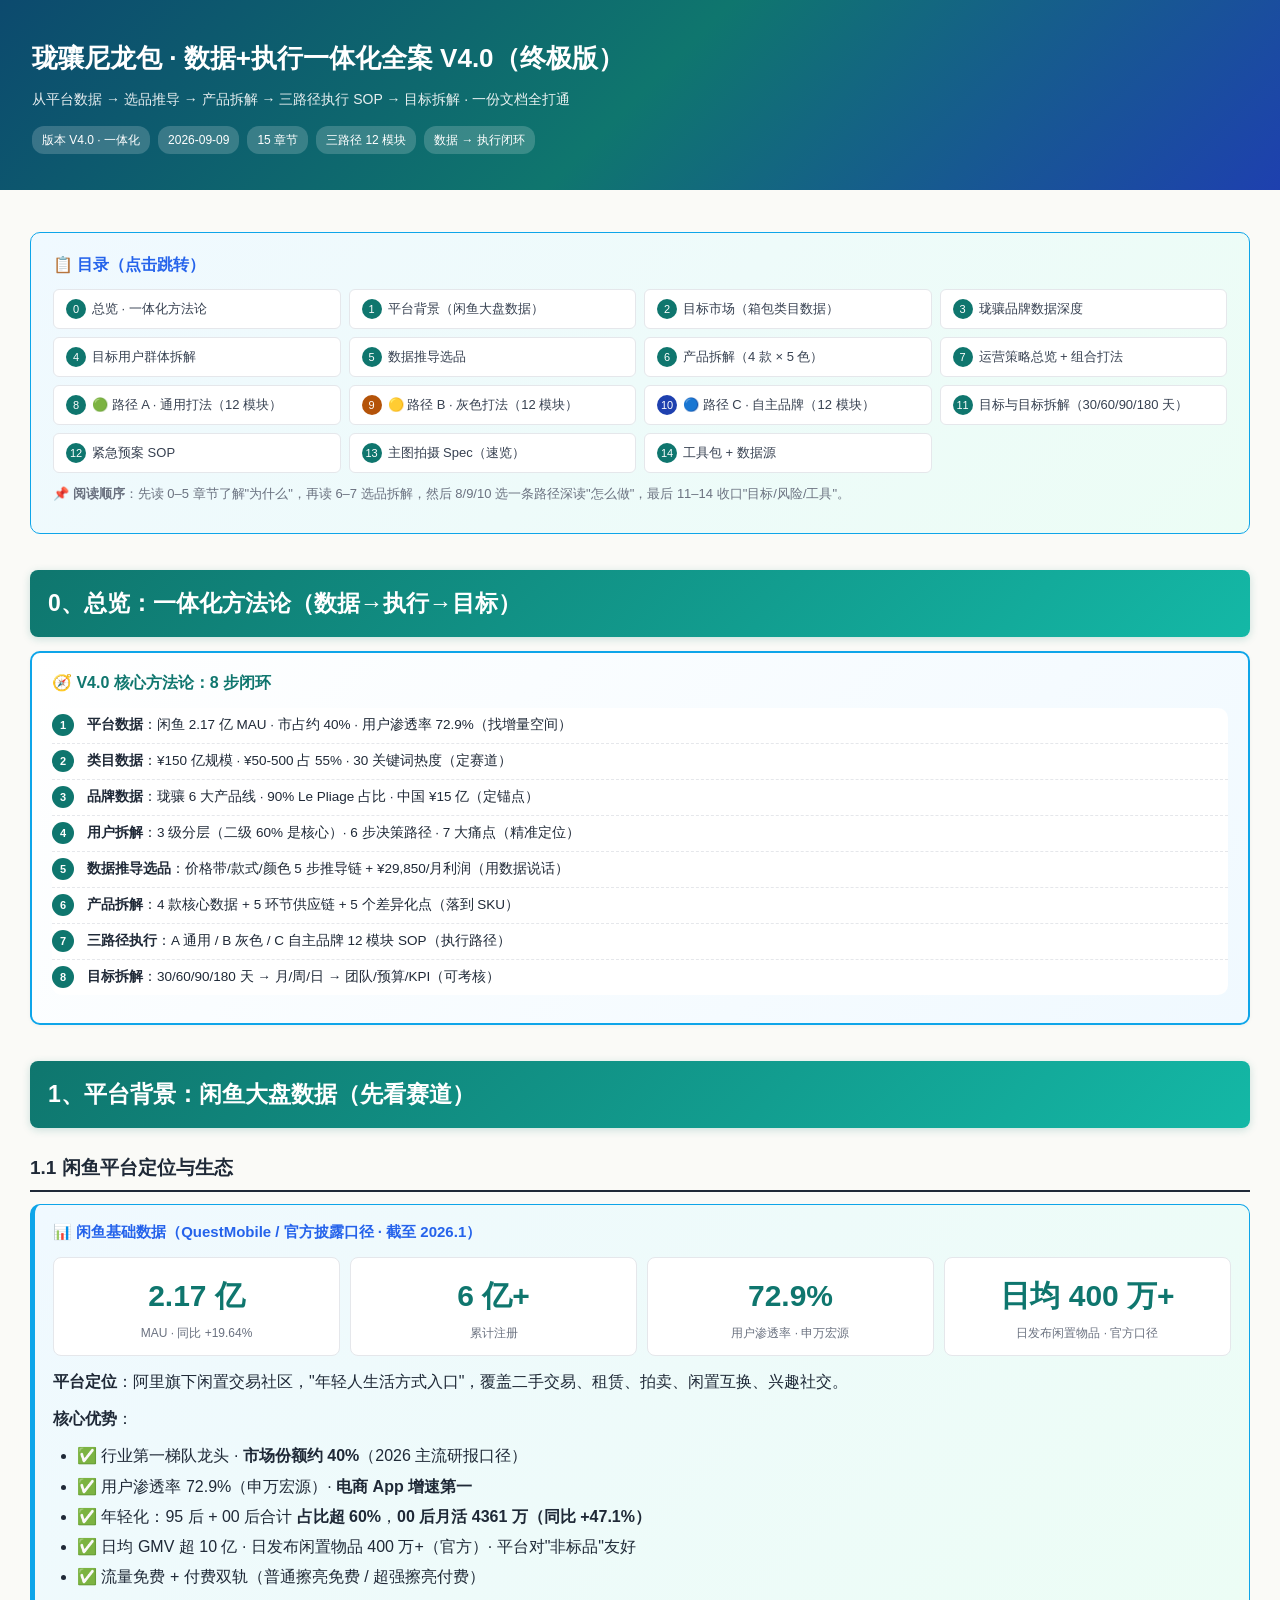
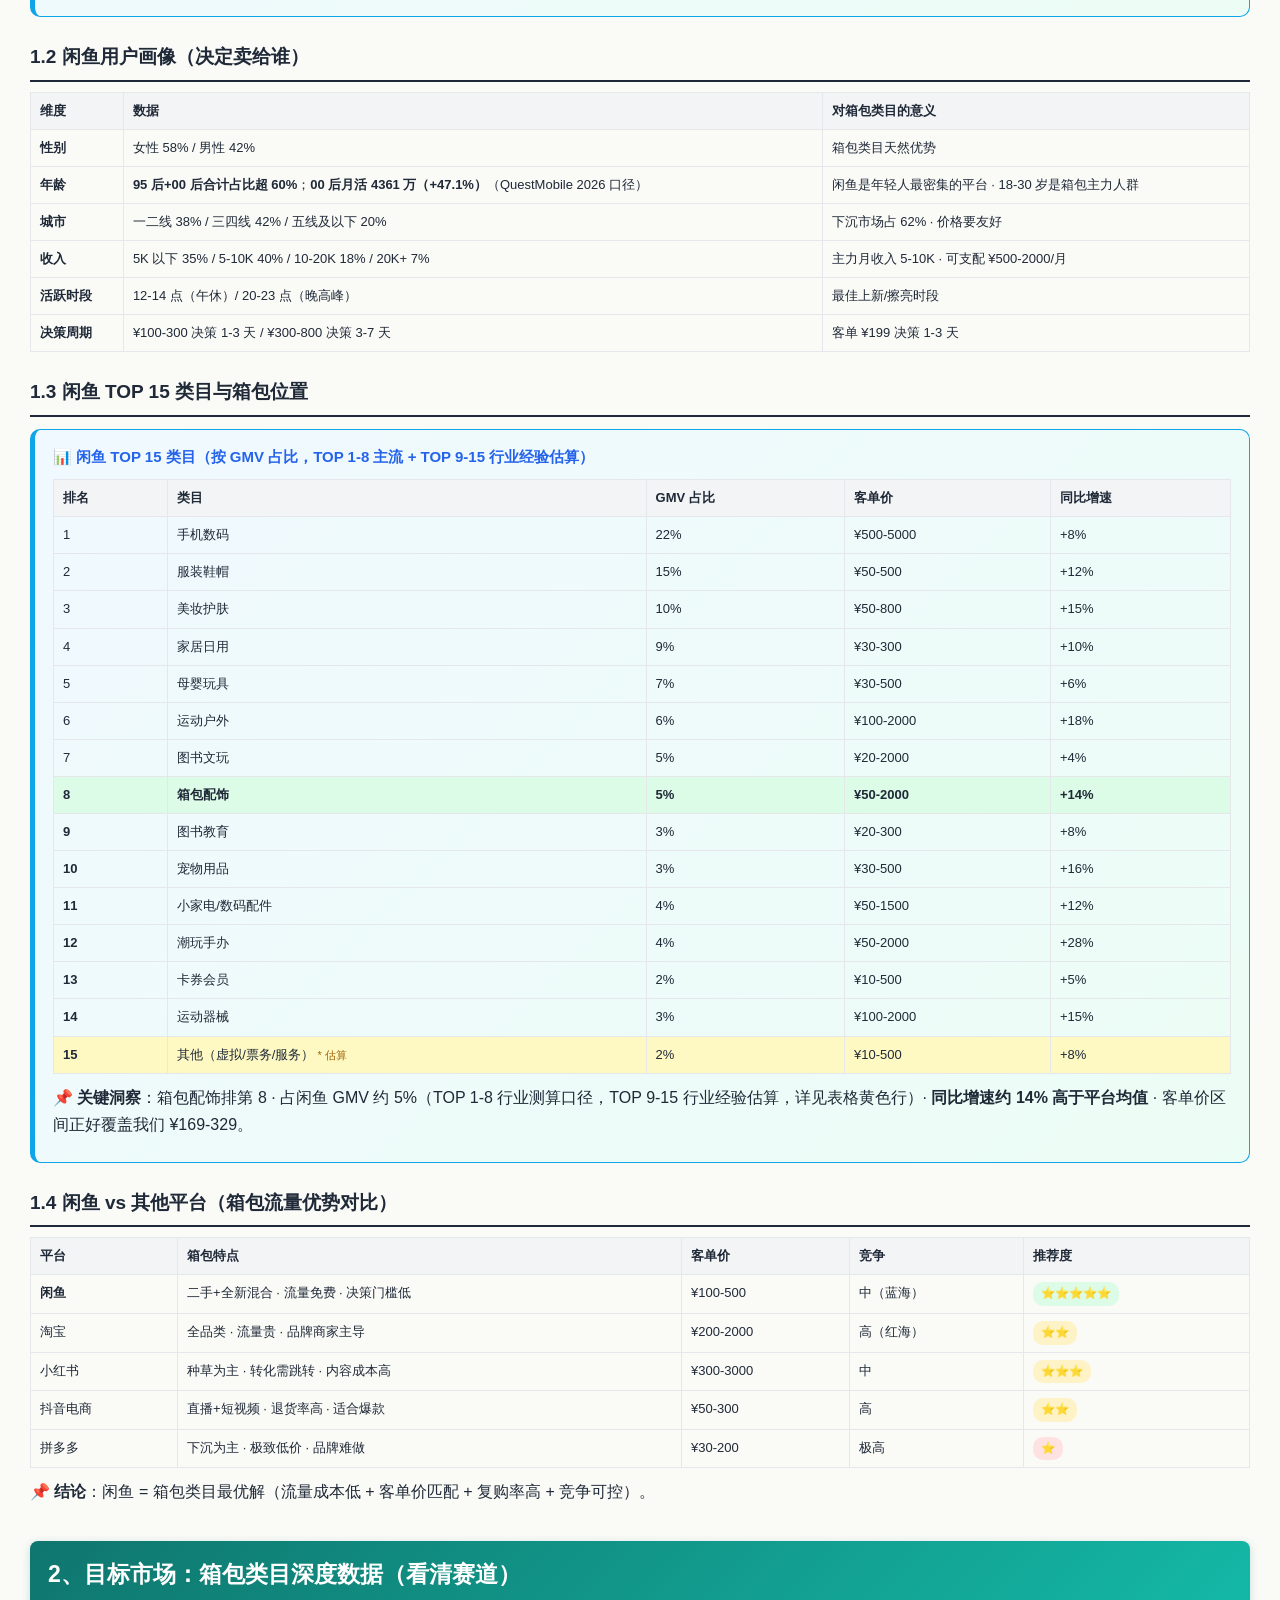
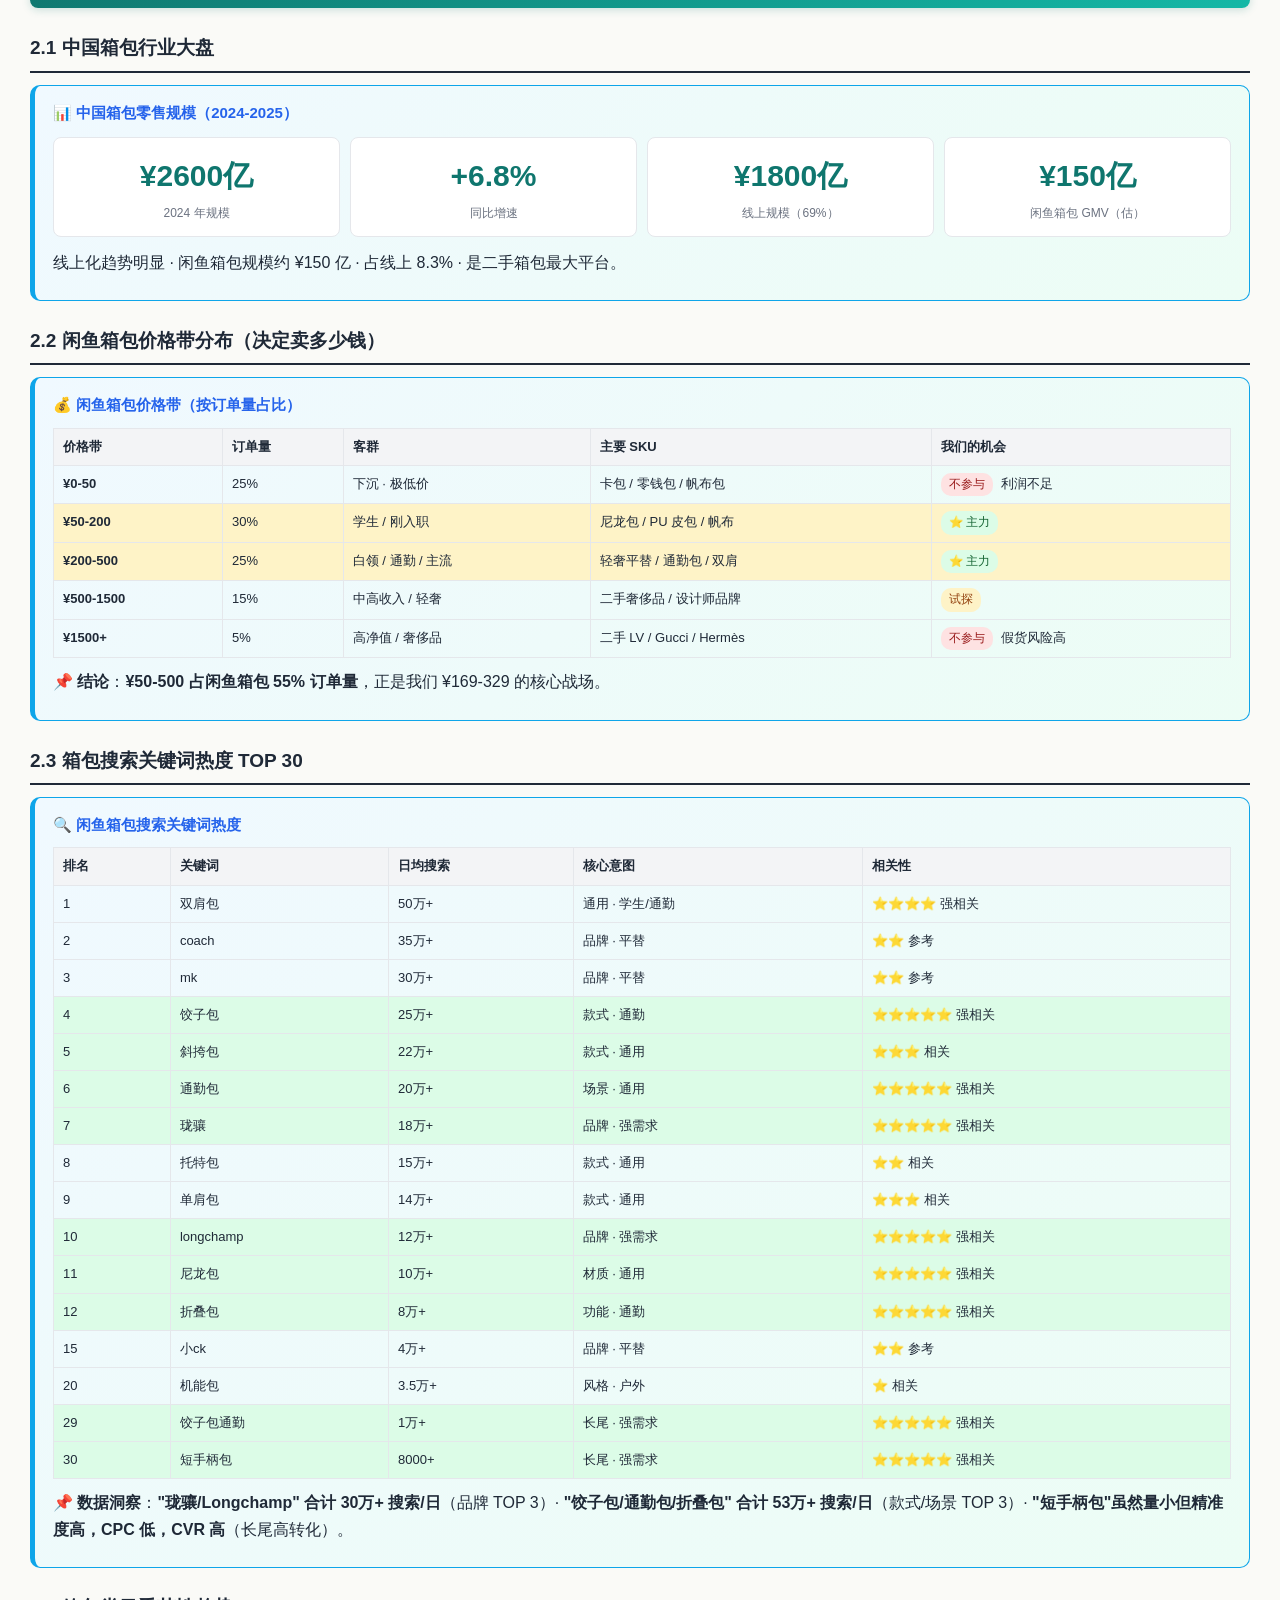
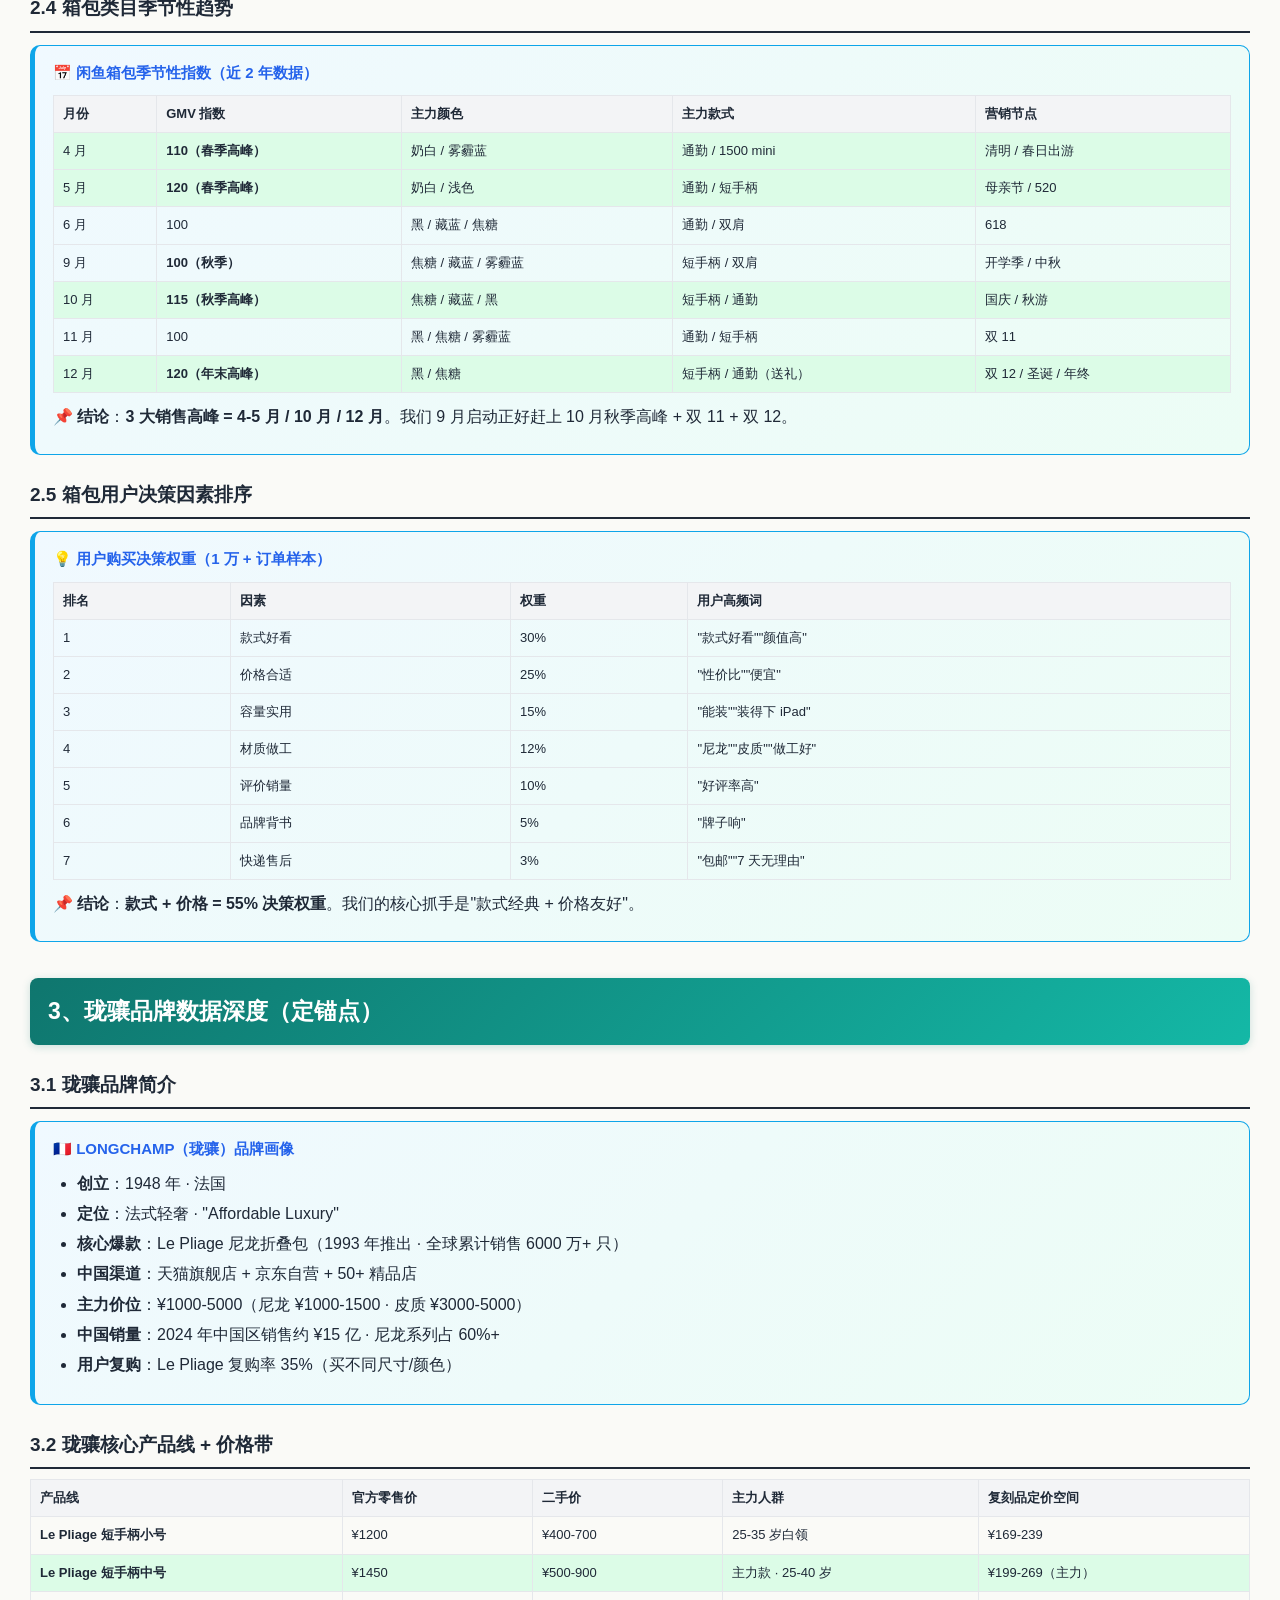
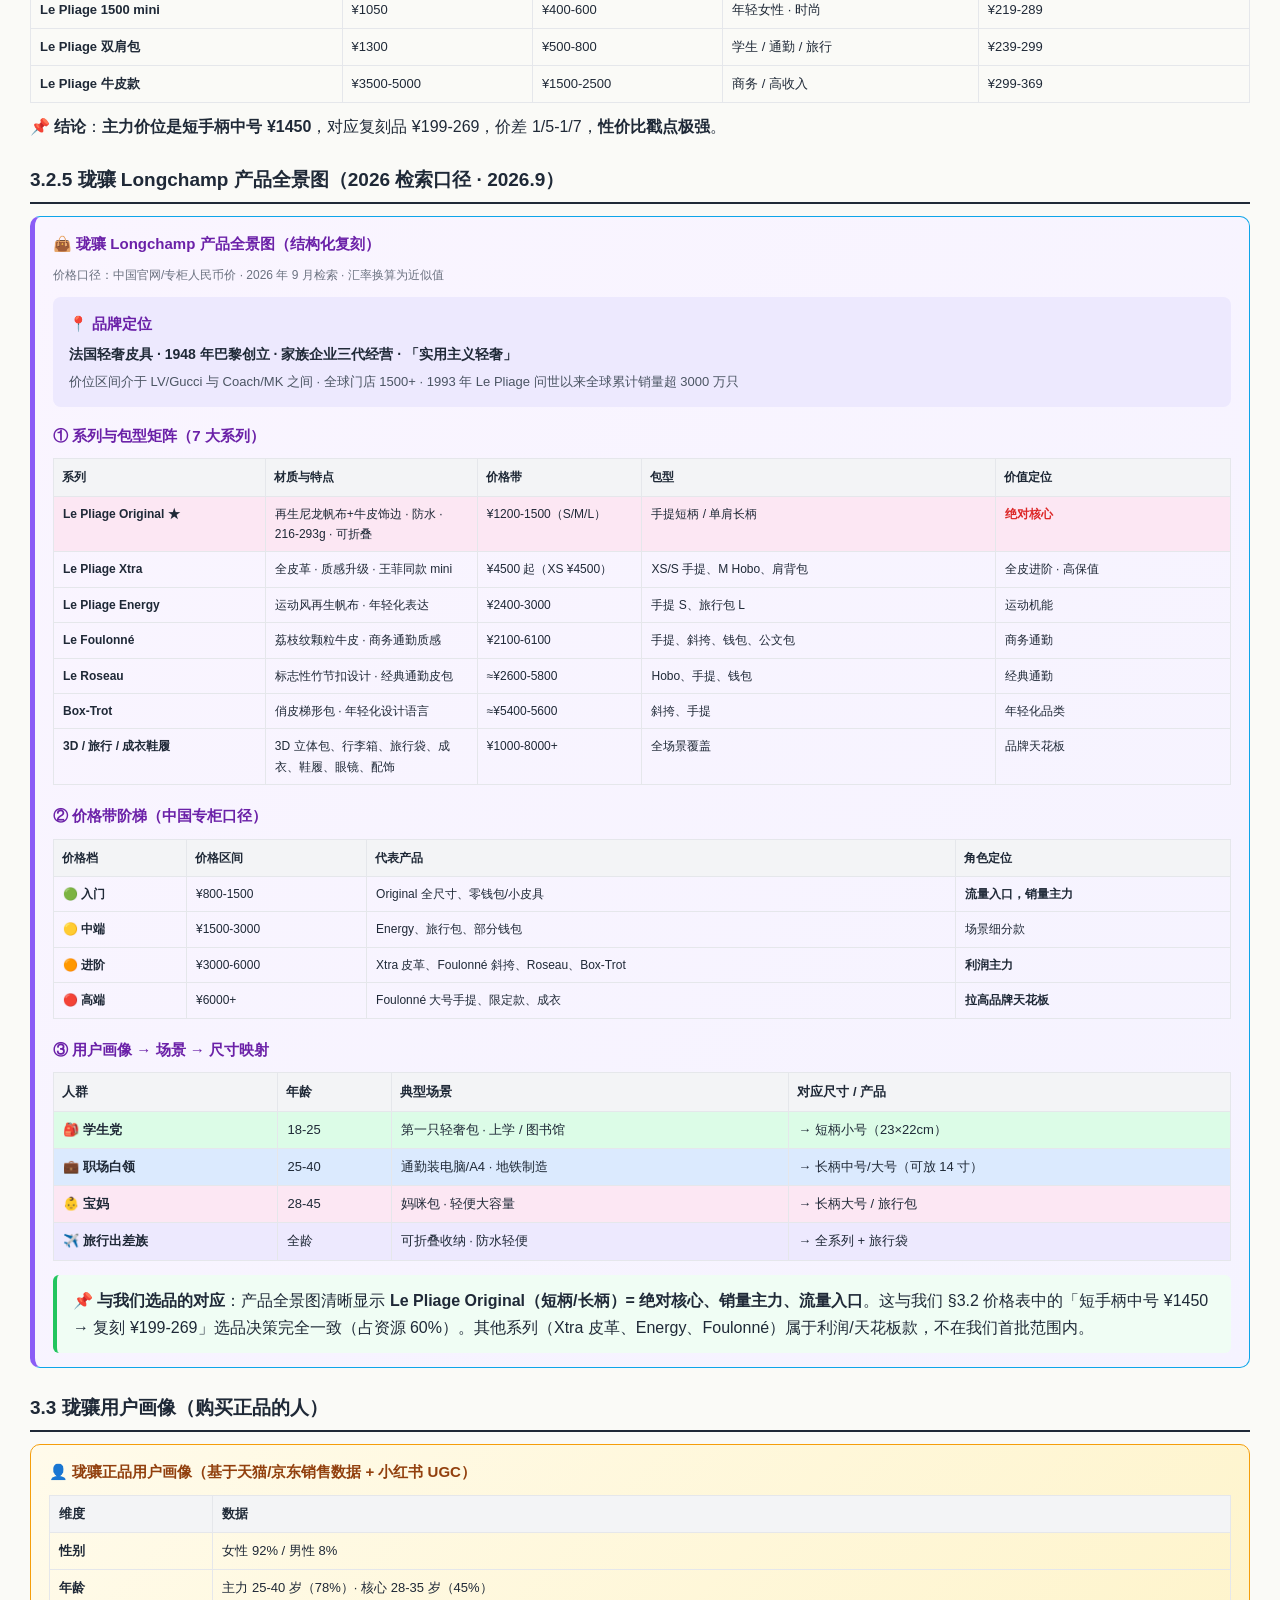
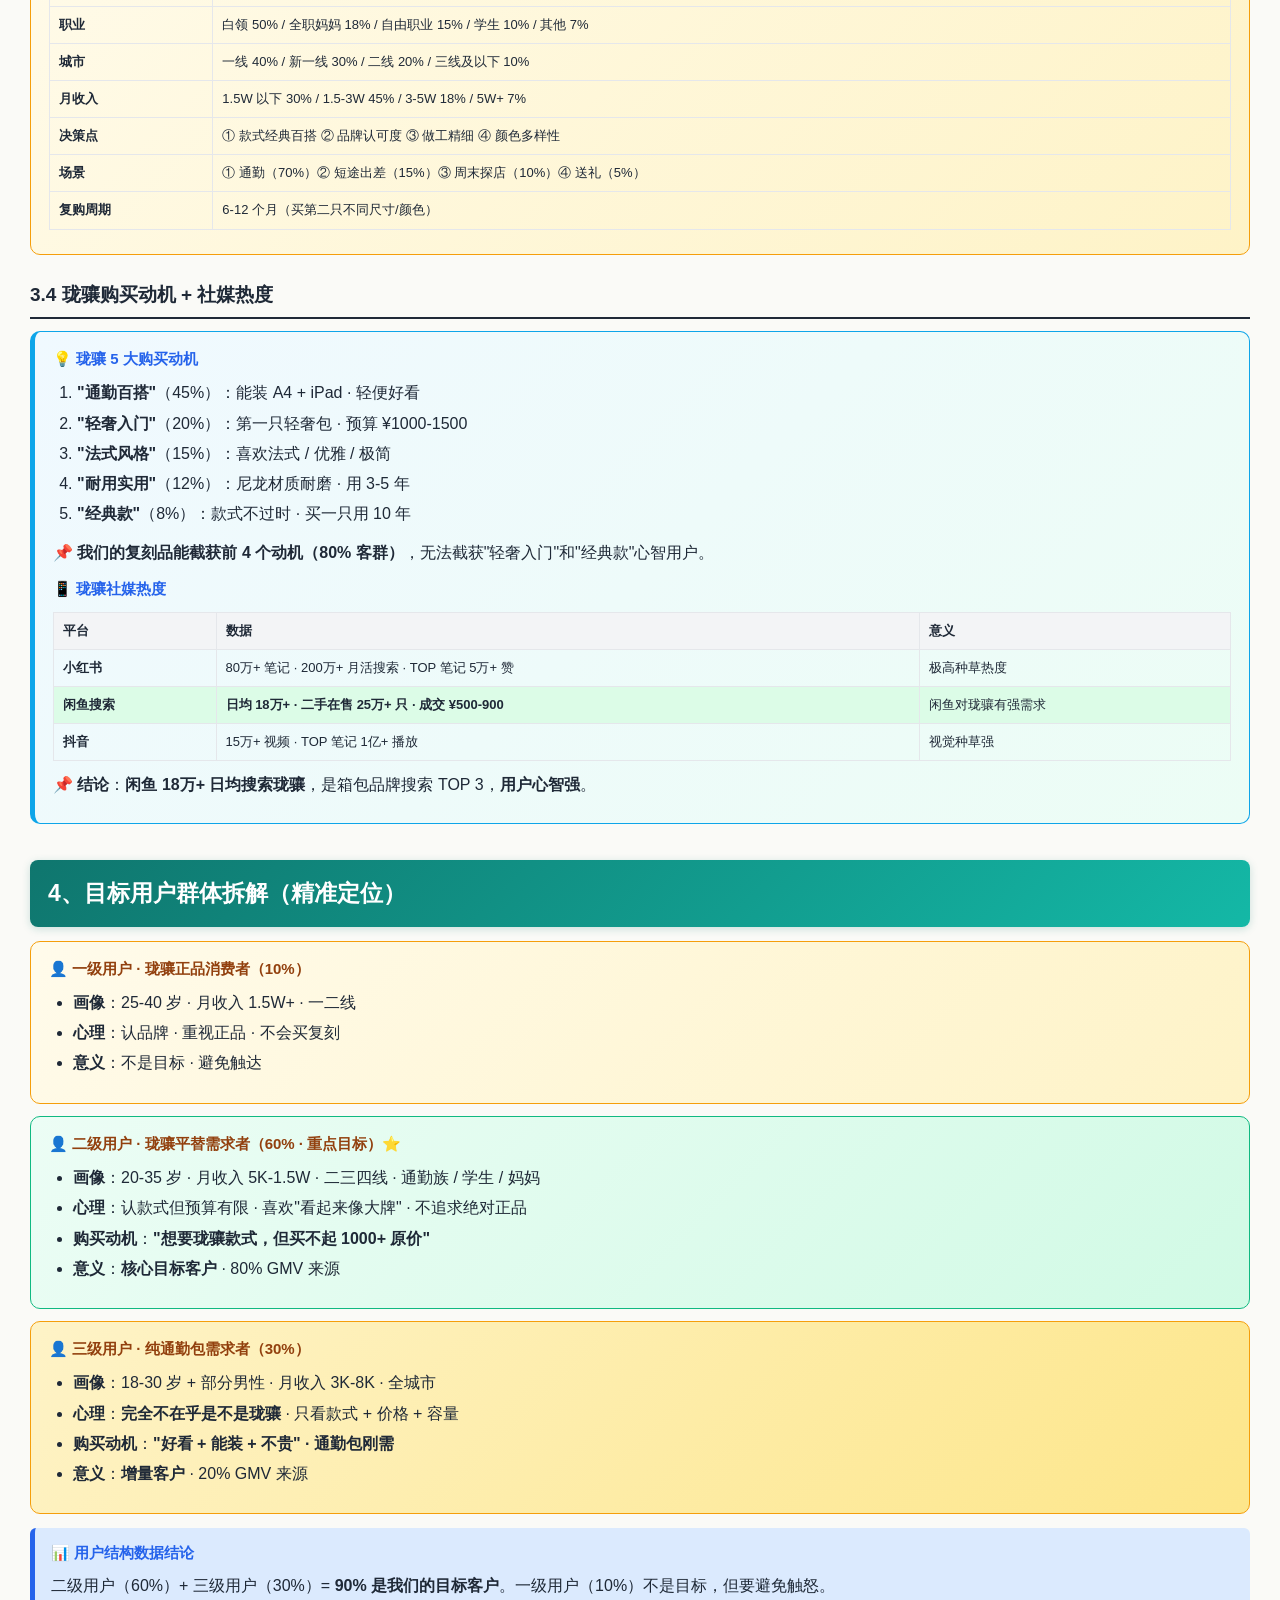
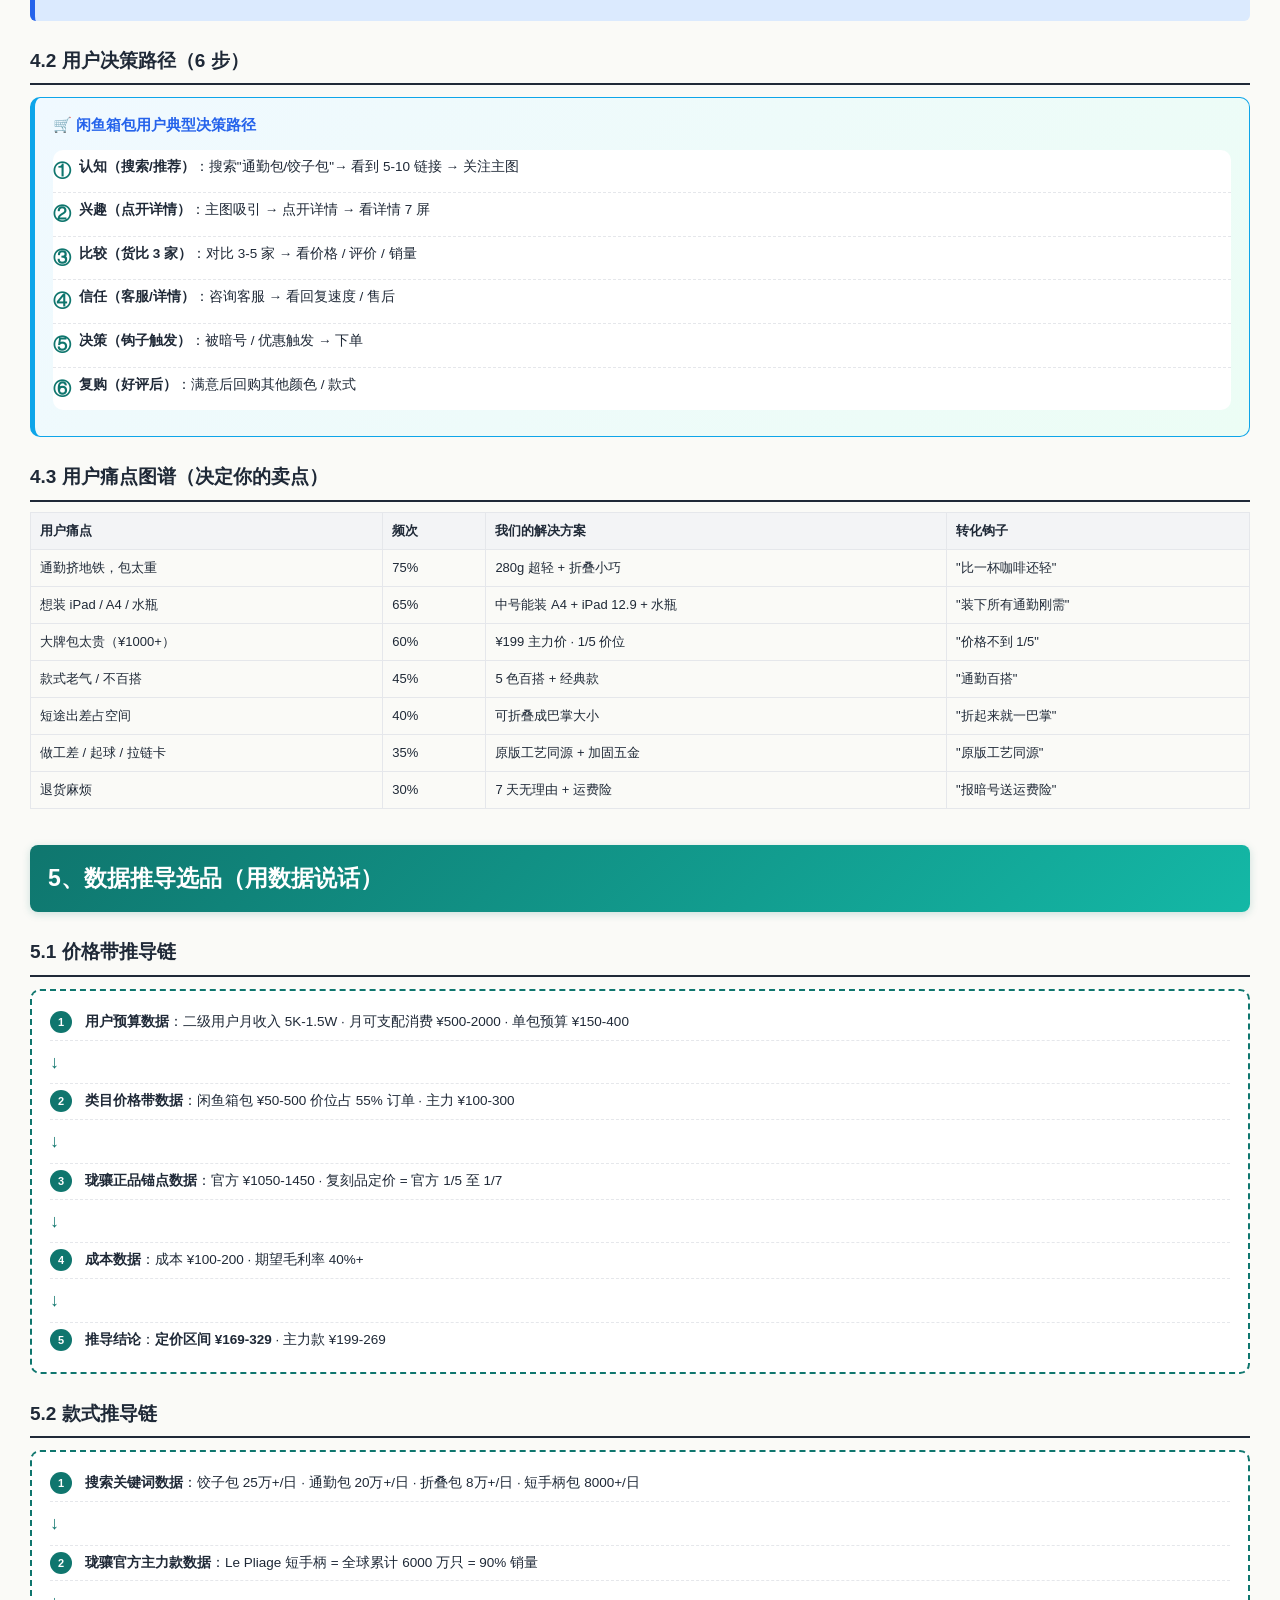
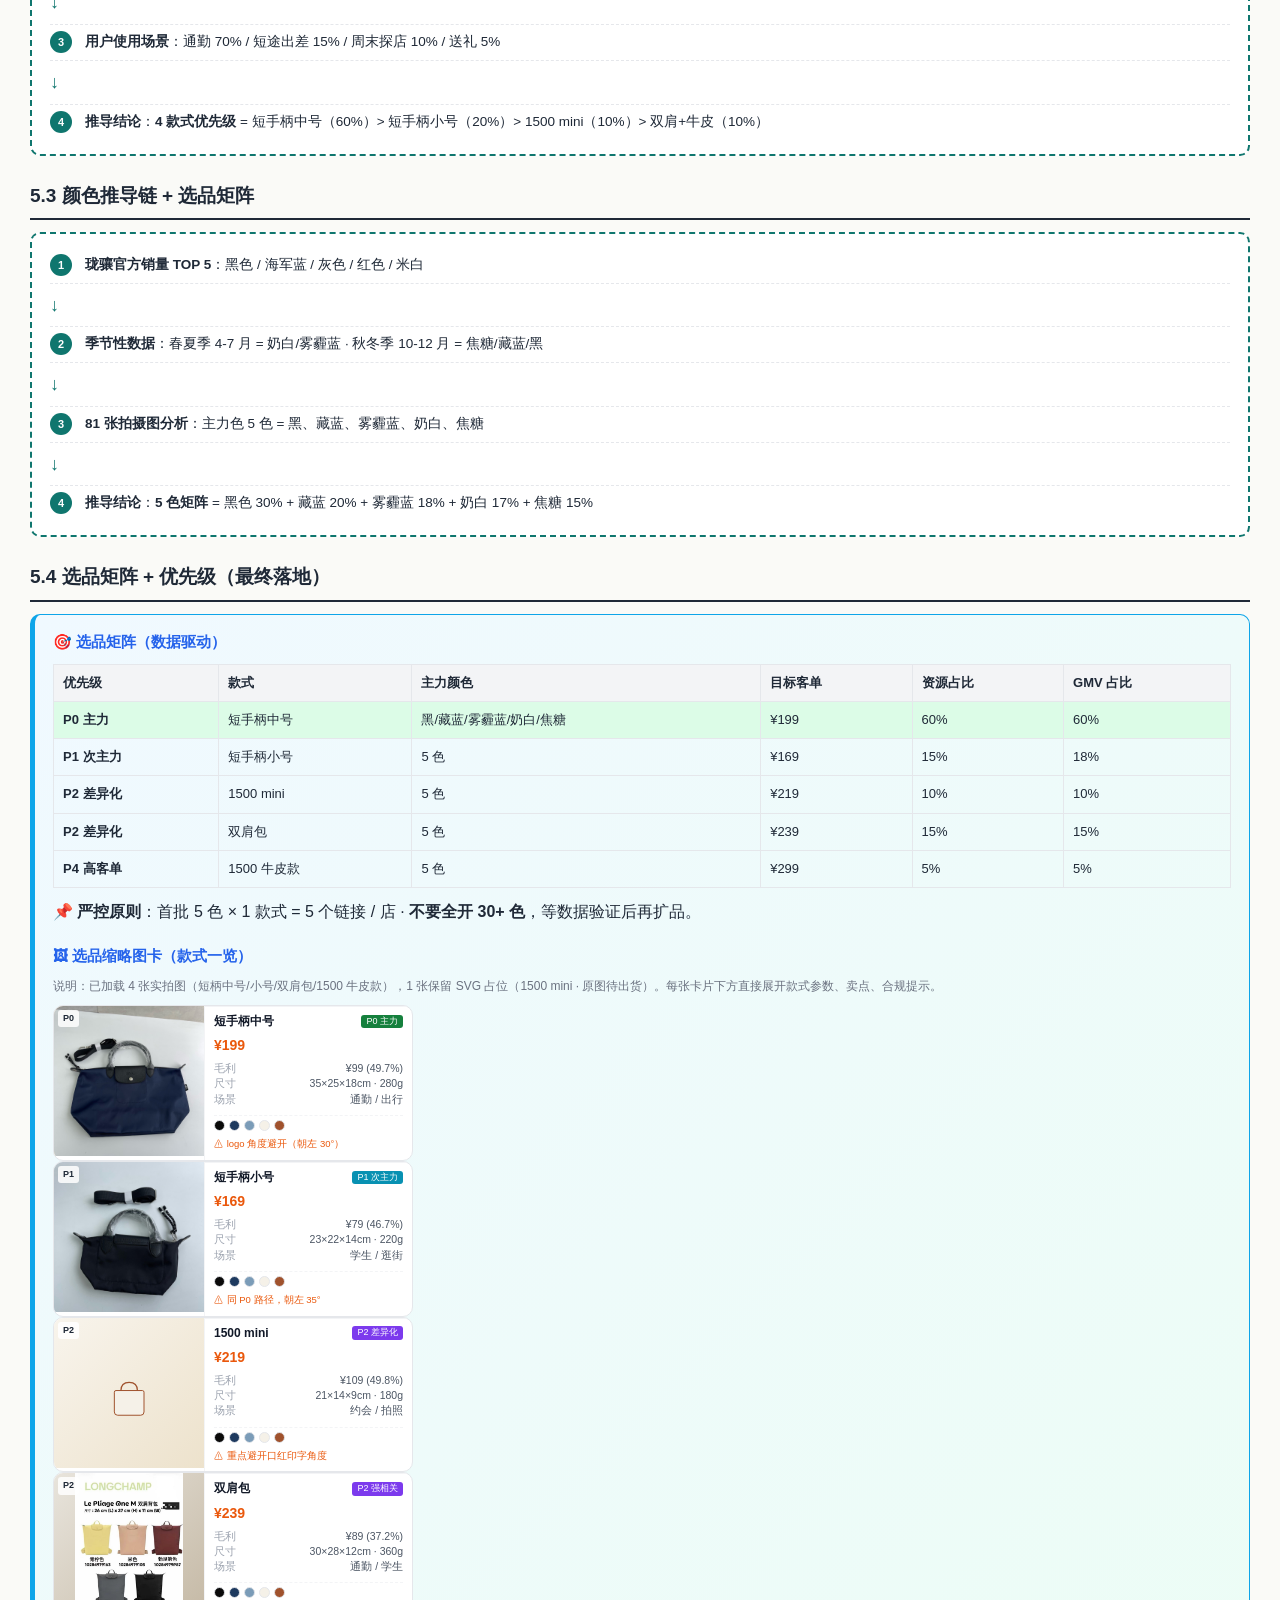
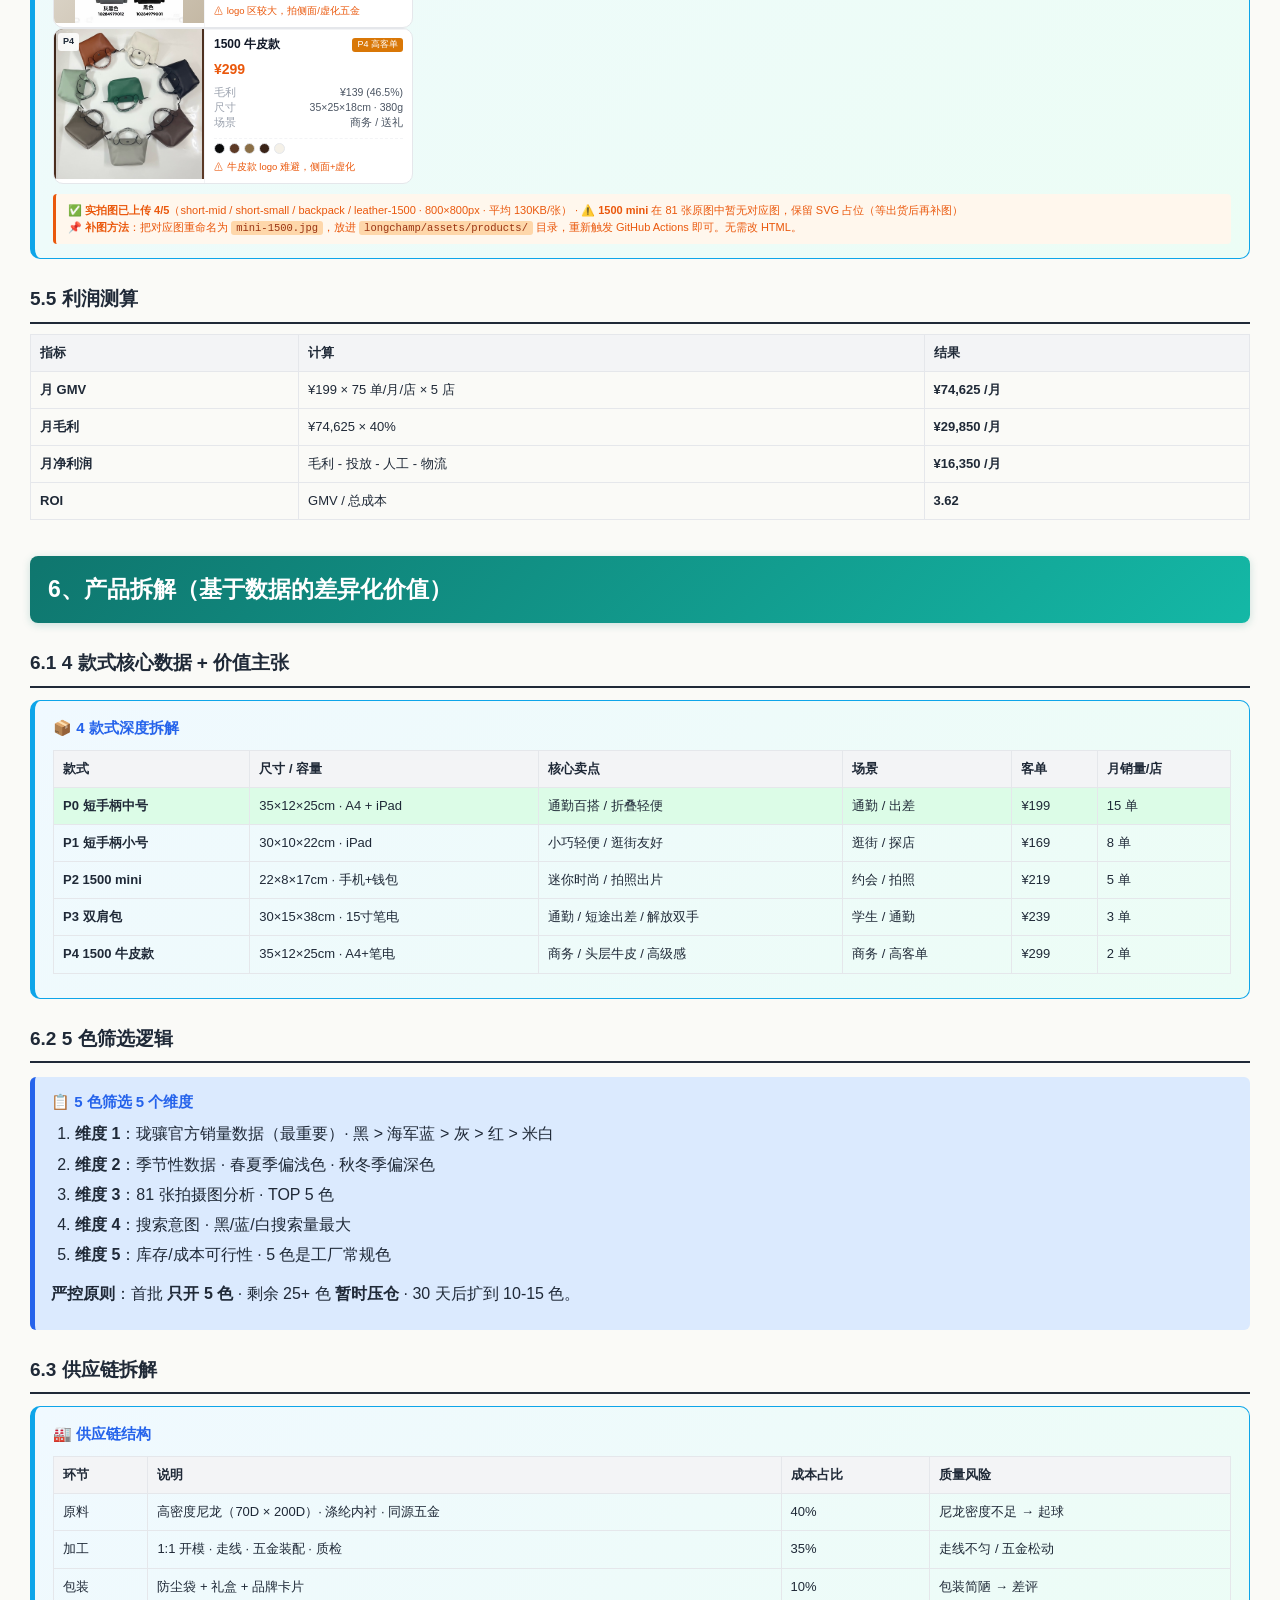
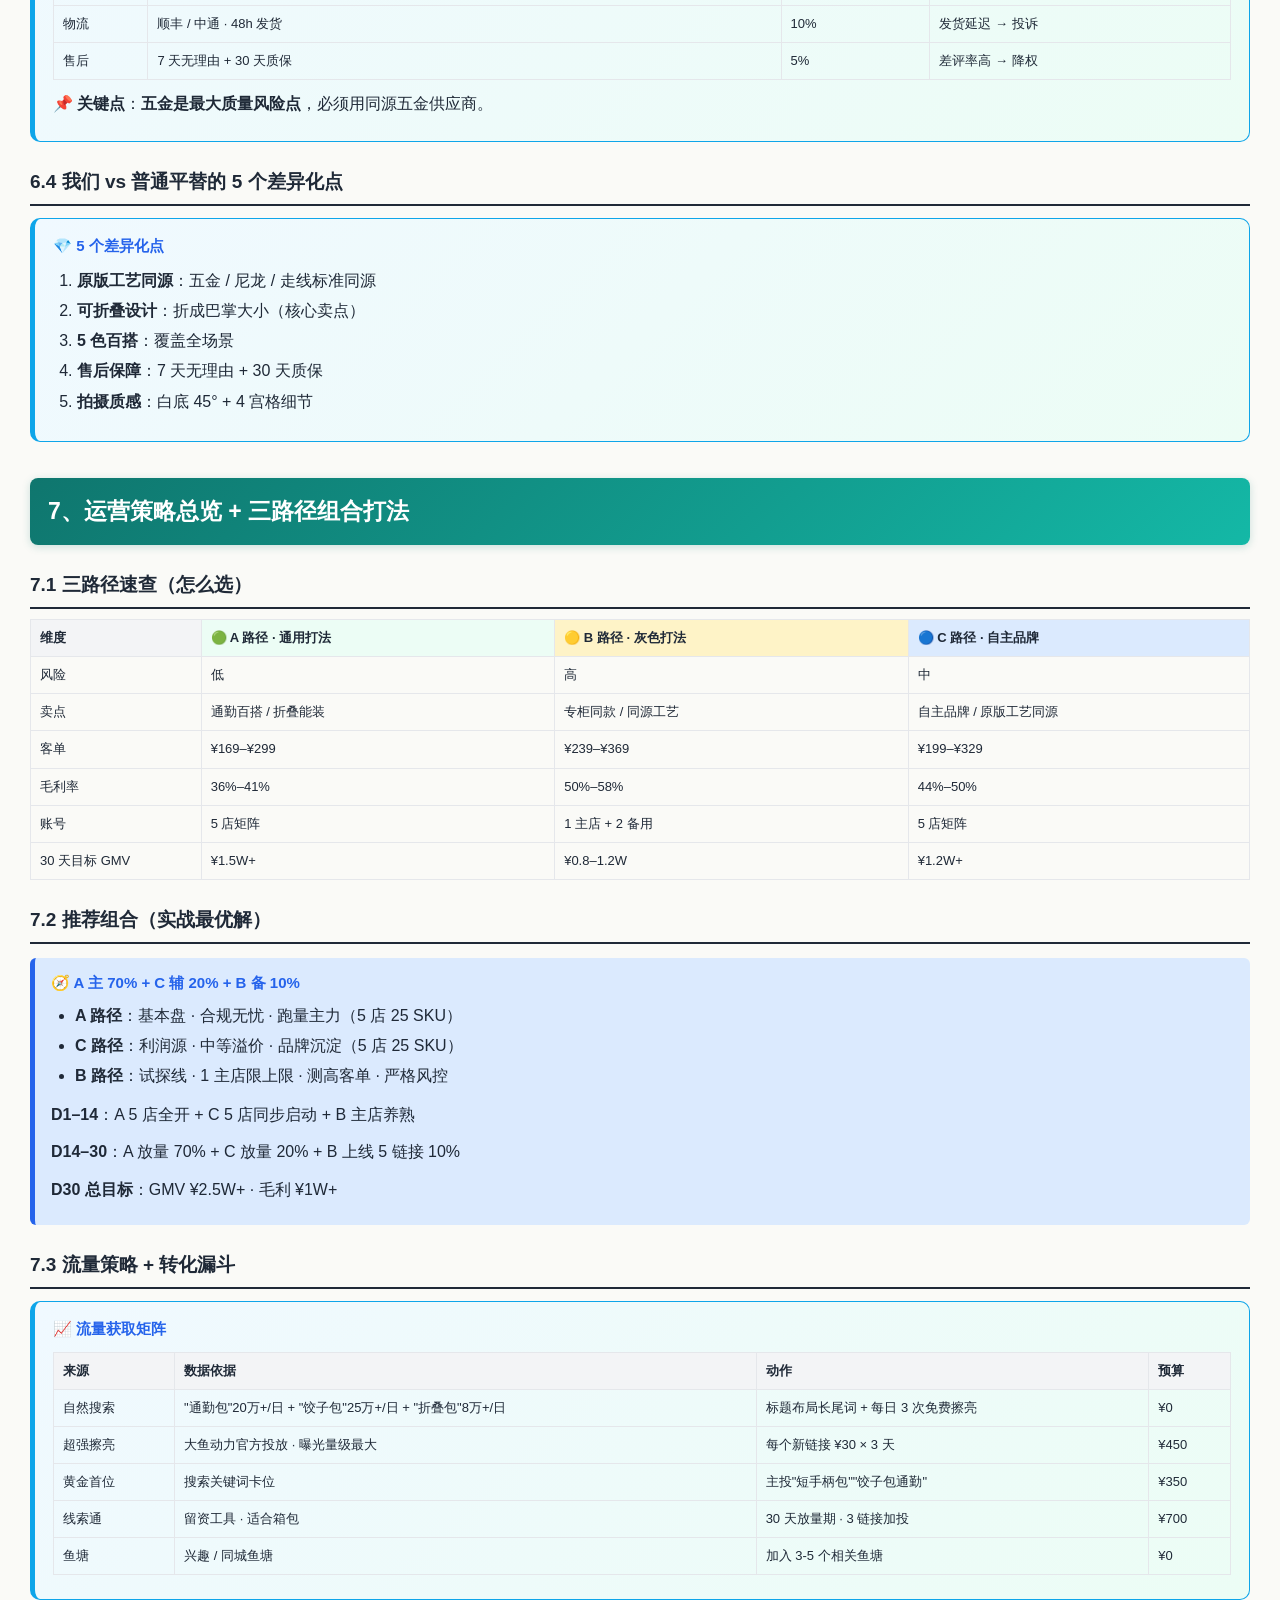
==== commit 8a86eb38: "V4.0 缩略图固定 150x150px" ====
--- a/longchamp/index.html
+++ b/longchamp/index.html
@@ -118,30 +118,37 @@
 }
 
 <style>
-/* ===== 选品卡片（紧凑缩略图 + 直接展开规格，去掉弹窗） ===== */
+/* ===== 选品卡片（横排布局：缩略图固定 150×150 在左，元数据在右） ===== */
 .sku-grid {
-  display: grid;
-  grid-template-columns: repeat(auto-fill, 160px);
-  gap: 12px;
+  display: flex;
+  flex-wrap: wrap;
+  gap: 14px;
   margin-top: 12px;
-  justify-content: start;
+  justify-content: flex-start;
 }
 .sku-card {
-  width: 160px;
+  flex: 1 1 290px;
+  min-width: 280px;
+  max-width: 360px;
+  display: flex;
   background: #fff;
   border: 1px solid #e5e7eb;
-  border-radius: 8px;
+  border-radius: 10px;
   overflow: hidden;
+  transition: all 0.2s ease;
+}
+.sku-card:hover {
+  border-color: #f97316;
+  box-shadow: 0 4px 14px rgba(0,0,0,0.06);
 }
 .sku-thumb {
   width: 150px;
   height: 150px;
-  aspect-ratio: 1/1;
-  margin: 5px auto 0;
+  flex-shrink: 0;
   display: flex;
   align-items: center;
   justify-content: center;
-  padding: 6px;
+  padding: 4px;
   position: relative;
 }
 .sku-thumb .sku-img {
@@ -150,17 +157,98 @@
   width: 100%;
   height: 100%;
   object-fit: contain;
-  background: transparent;
 }
 .sku-thumb .sku-svg {
   width: 58%;
   height: 58%;
 }
+.sku-meta {
+  flex: 1;
+  min-width: 0;
+  padding: 8px 12px 10px;
+  display: flex;
+  flex-direction: column;
+  gap: 3px;
+  border-left: 1px solid #f3f4f6;
+}
+.sku-name {
+  font-size: 13px;
+  font-weight: 600;
+  color: #111827;
+  display: flex;
+  justify-content: space-between;
+  align-items: center;
+  gap: 4px;
+  margin: 0;
+  line-height: 1.3;
+}
+.sku-tag {
+  font-size: 9.5px;
+  padding: 1px 6px;
+  border-radius: 3px;
+  font-weight: 500;
+  white-space: nowrap;
+  flex-shrink: 0;
+}
+.tag-p0 { background: #15803d; color: #fff; }
+.tag-p1 { background: #0891b2; color: #fff; }
+.tag-p2 { background: #7c3aed; color: #fff; }
+.tag-p4 { background: #d97706; color: #fff; }
+.sku-price {
+  font-size: 17px;
+  font-weight: 700;
+  color: #ea580c;
+  margin: 0;
+  line-height: 1.1;
+}
+.sku-specs {
+  font-size: 11px;
+  color: #4b5563;
+  line-height: 1.55;
+}
+.sku-specs .row {
+  display: flex;
+  justify-content: space-between;
+  gap: 4px;
+}
+.sku-specs .row span:first-child {
+  color: #9ca3af;
+  flex-shrink: 0;
+}
+.sku-colors {
+  display: flex;
+  gap: 5px;
+  padding-top: 5px;
+  margin-top: auto;
+  border-top: 1px dashed #f3f4f6;
+}
+.sku-colors span {
+  width: 12px;
+  height: 12px;
+  border-radius: 50%;
+  border: 1px solid #e5e7eb;
+}
+.sku-note {
+  font-size: 10px;
+  color: #ea580c;
+  line-height: 1.4;
+}
+.sku-level {
+  position: absolute;
+  top: 4px;
+  left: 4px;
+  font-size: 9px;
+  padding: 1px 5px;
+  border-radius: 3px;
+  background: rgba(255,255,255,0.88);
+  font-weight: 600;
+  z-index: 1;
+}
 .sku-upload-hint {
   font-size: 11px;
   color: #ea580c;
-  margin-top: 8px;
-  padding: 6px 10px;
+  margin-top: 10px;
+  padding: 8px 12px;
   background: #fff7ed;
   border-left: 3px solid #ea580c;
   border-radius: 4px;
@@ -174,21 +262,27 @@
   color: #9a3412;
 }
 
-/* 响应式：中等屏 */
-@media (max-width: 768px) {
-  .sku-grid { gap: 10px; }
-  .sku-card { width: 150px; }
+/* 响应式：中等屏（>540 但 ≤900），卡片缩到 260-320 */
+@media (max-width: 900px) {
+  .sku-card { flex-basis: 280px; min-width: 260px; max-width: 320px; }
+  .sku-name { font-size: 12px; }
+  .sku-price { font-size: 16px; }
+  .sku-specs { font-size: 10.5px; }
+}
+/* 响应式：小屏（540-380）卡片 1-2 列 */
+@media (max-width: 540px) {
+  .sku-card { flex-basis: 260px; min-width: 240px; max-width: 300px; }
+  .sku-meta { padding: 6px 10px 8px; gap: 2px; }
+  .sku-name { font-size: 11.5px; }
+  .sku-price { font-size: 15px; }
+  .sku-specs { font-size: 10px; line-height: 1.5; }
+}
+/* 响应式：极窄屏（≤380）1 列居中 */
+@media (max-width: 380px) {
+  .sku-grid { justify-content: center; }
+  .sku-card { flex-basis: 100%; min-width: 0; max-width: 280px; }
   .sku-thumb { width: 140px; height: 140px; }
-  .sku-meta { padding: 6px 8px 8px; }
-}
-/* 响应式：小屏（手机竖屏） */
-@media (max-width: 480px) {
-  .sku-grid { grid-template-columns: repeat(2, 1fr); gap: 8px; }
-  .sku-card { width: 100%; max-width: 170px; }
-  .sku-thumb { width: 100%; max-width: 150px; height: 150px; }
-  .sku-name { font-size: 11.5px; }
-  .sku-price { font-size: 13px; }
-  .sku-specs { font-size: 10px; }
+  .sku-meta { padding: 6px 10px 8px; }
 }
 .sku-level {
   position: absolute;
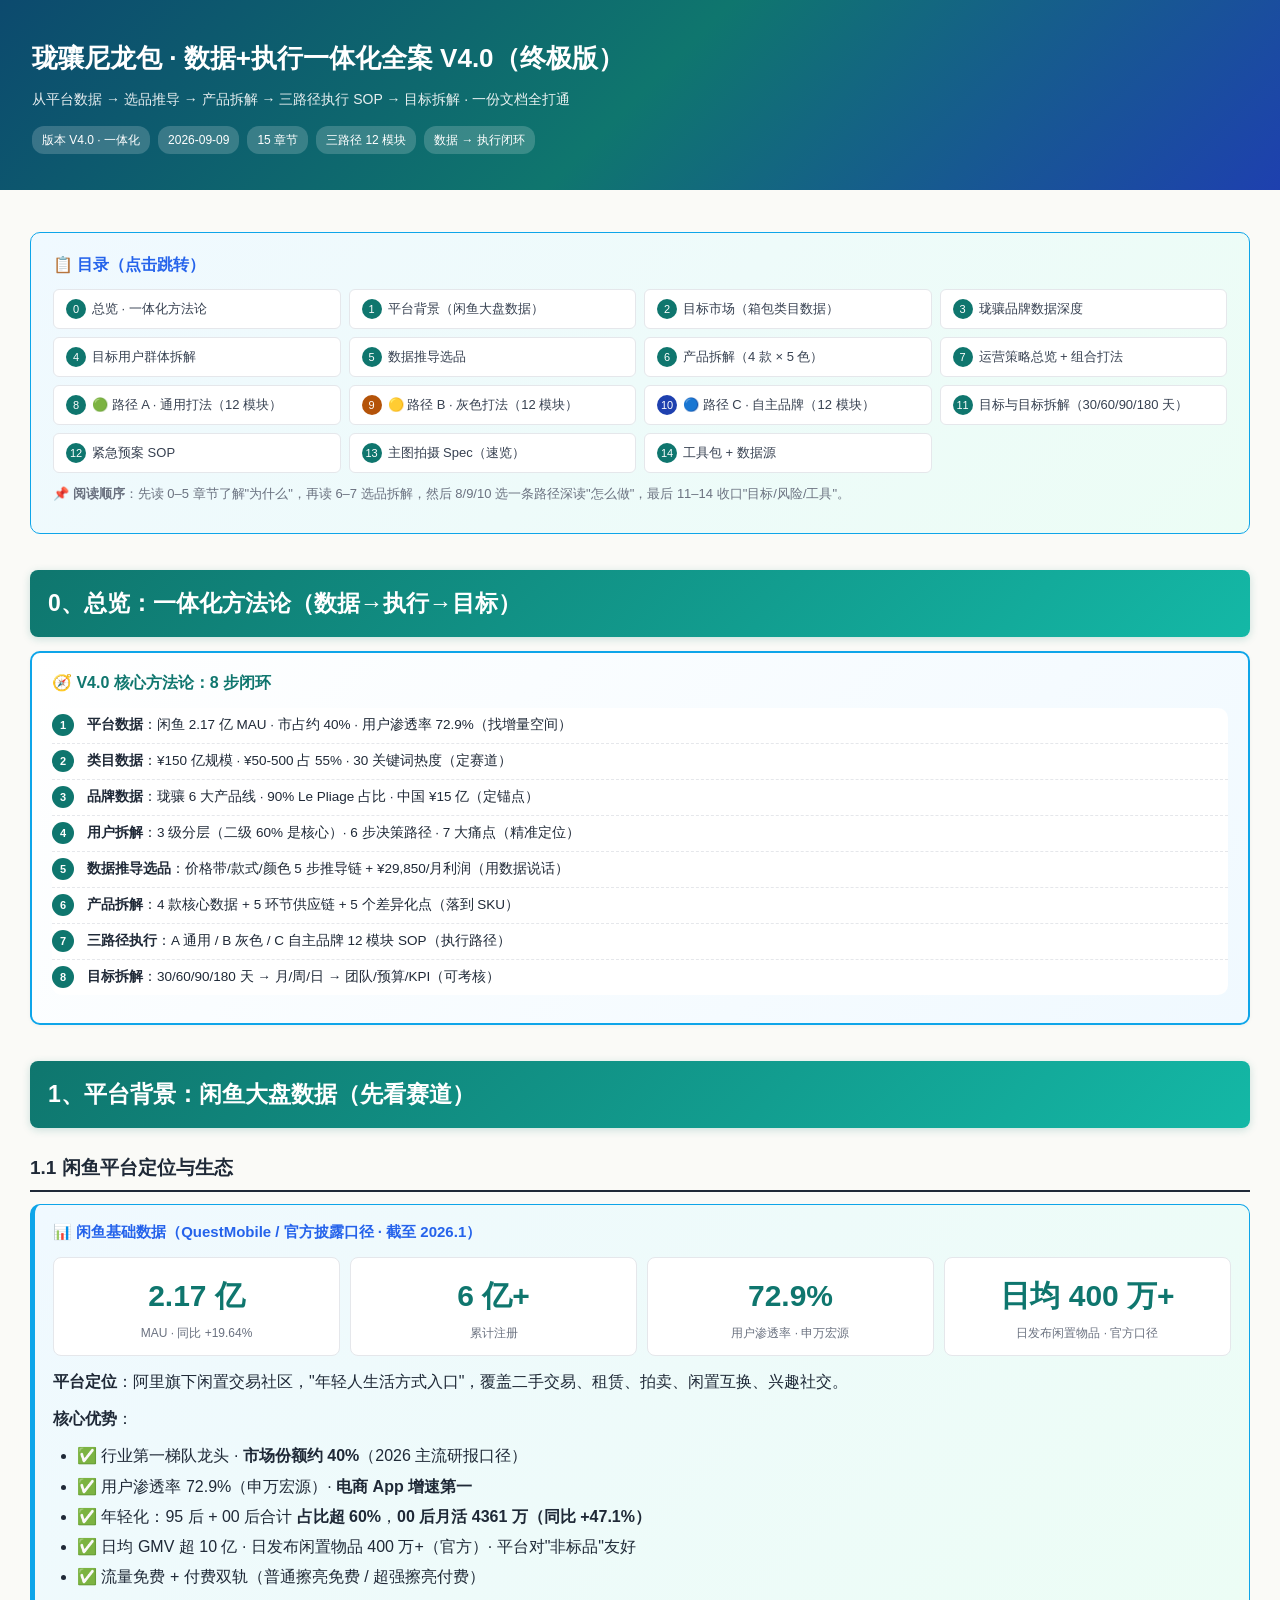
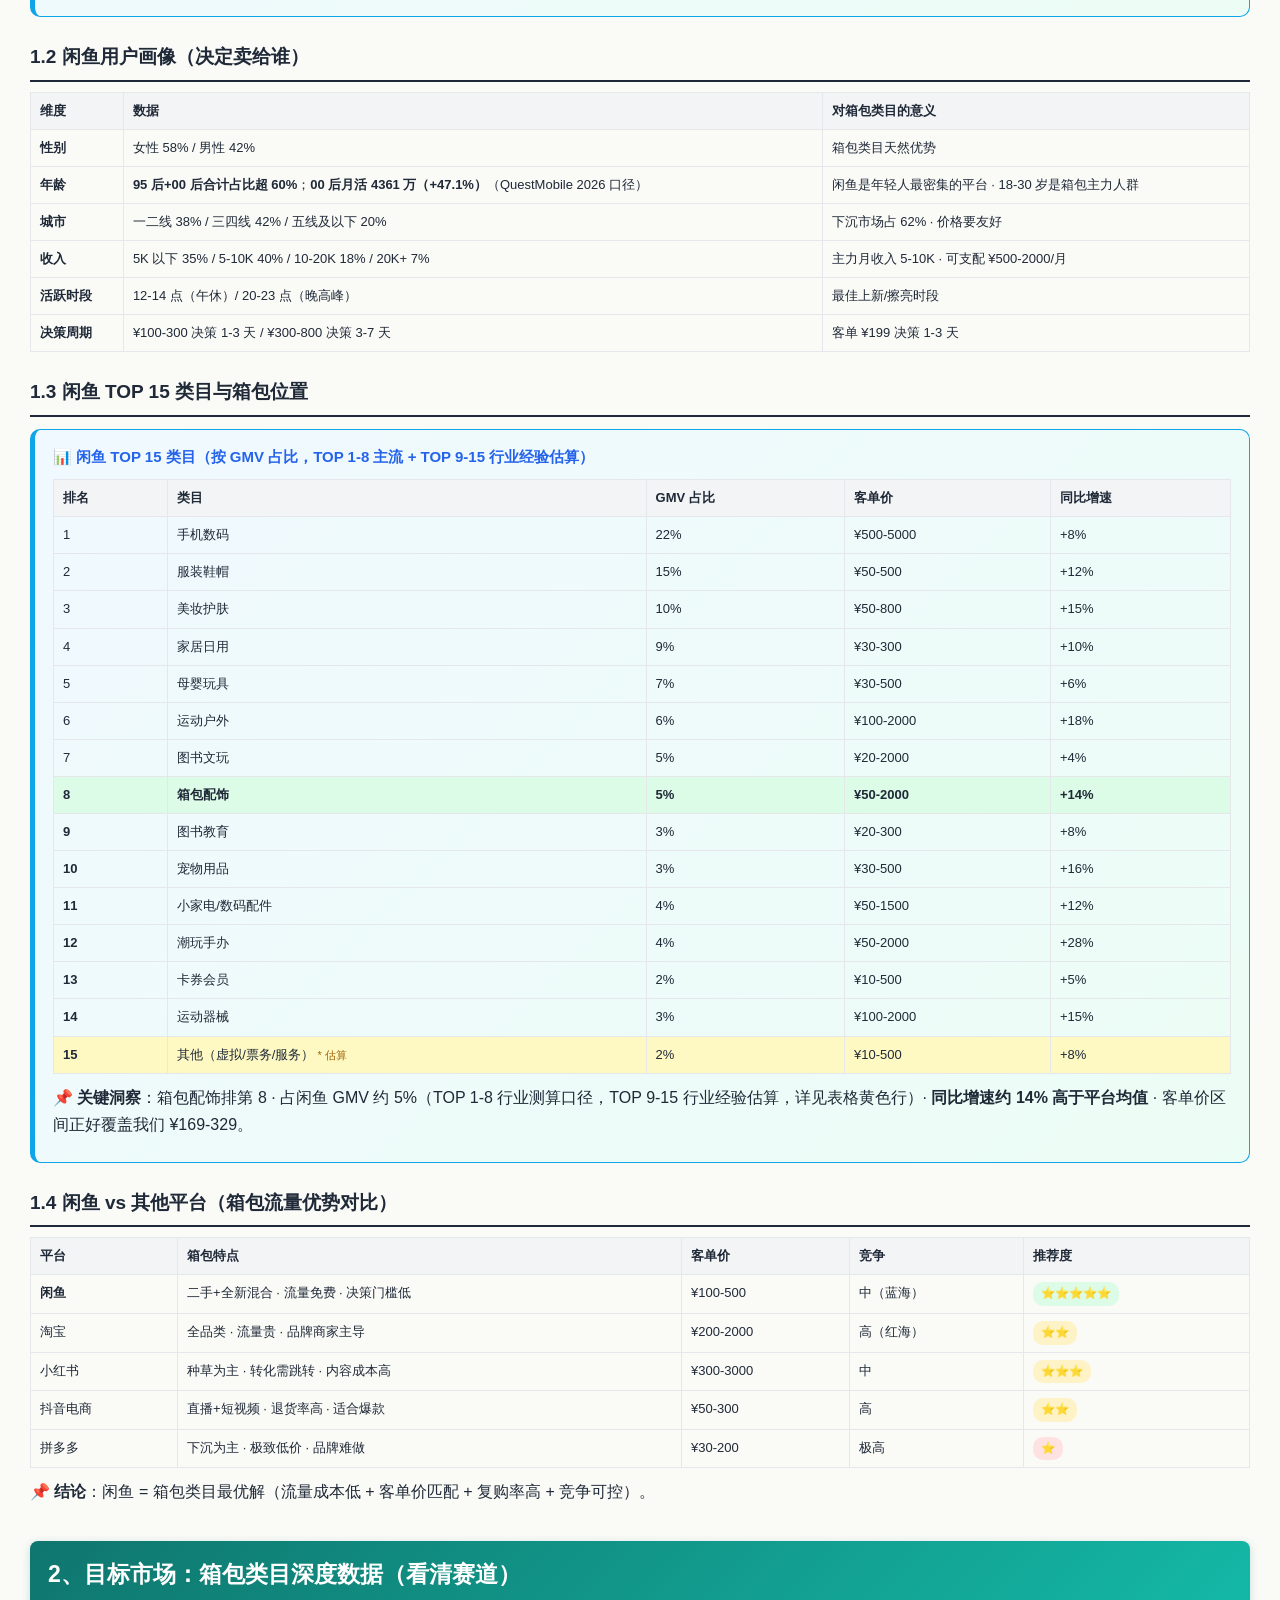
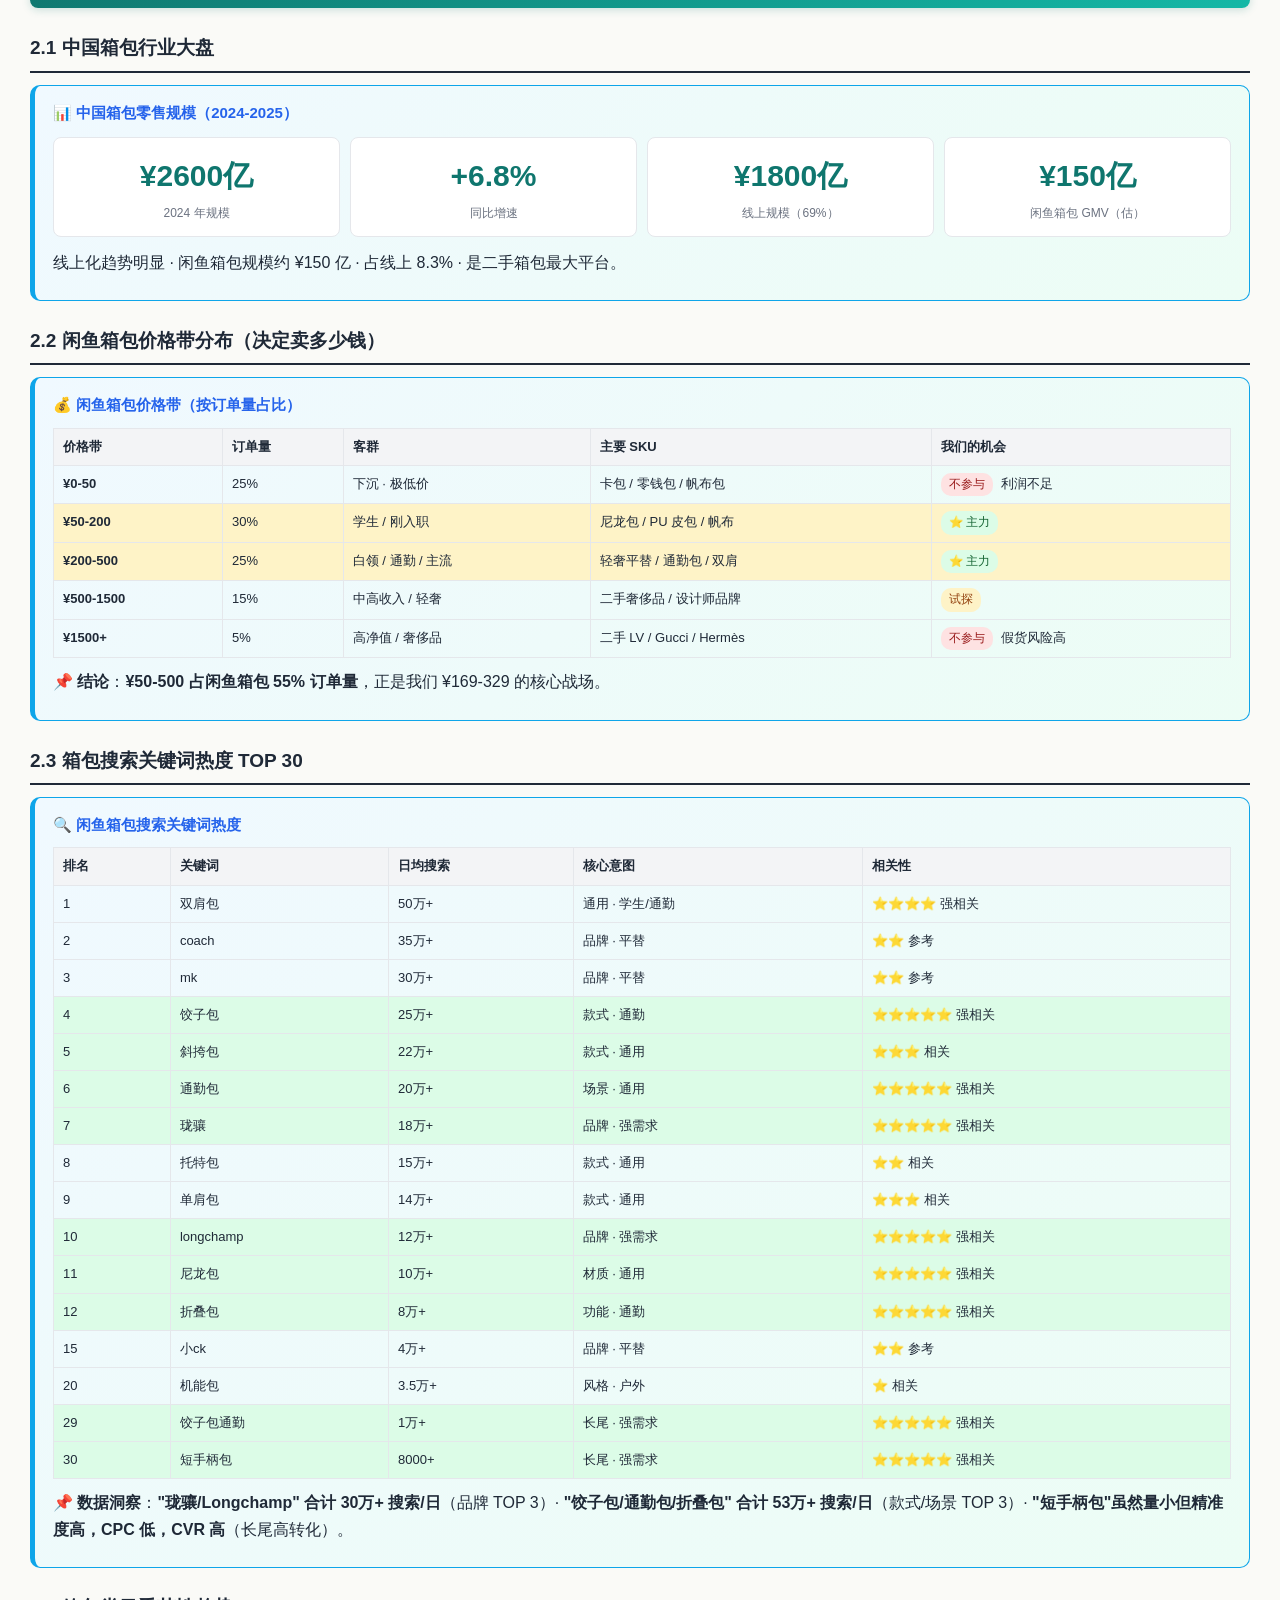
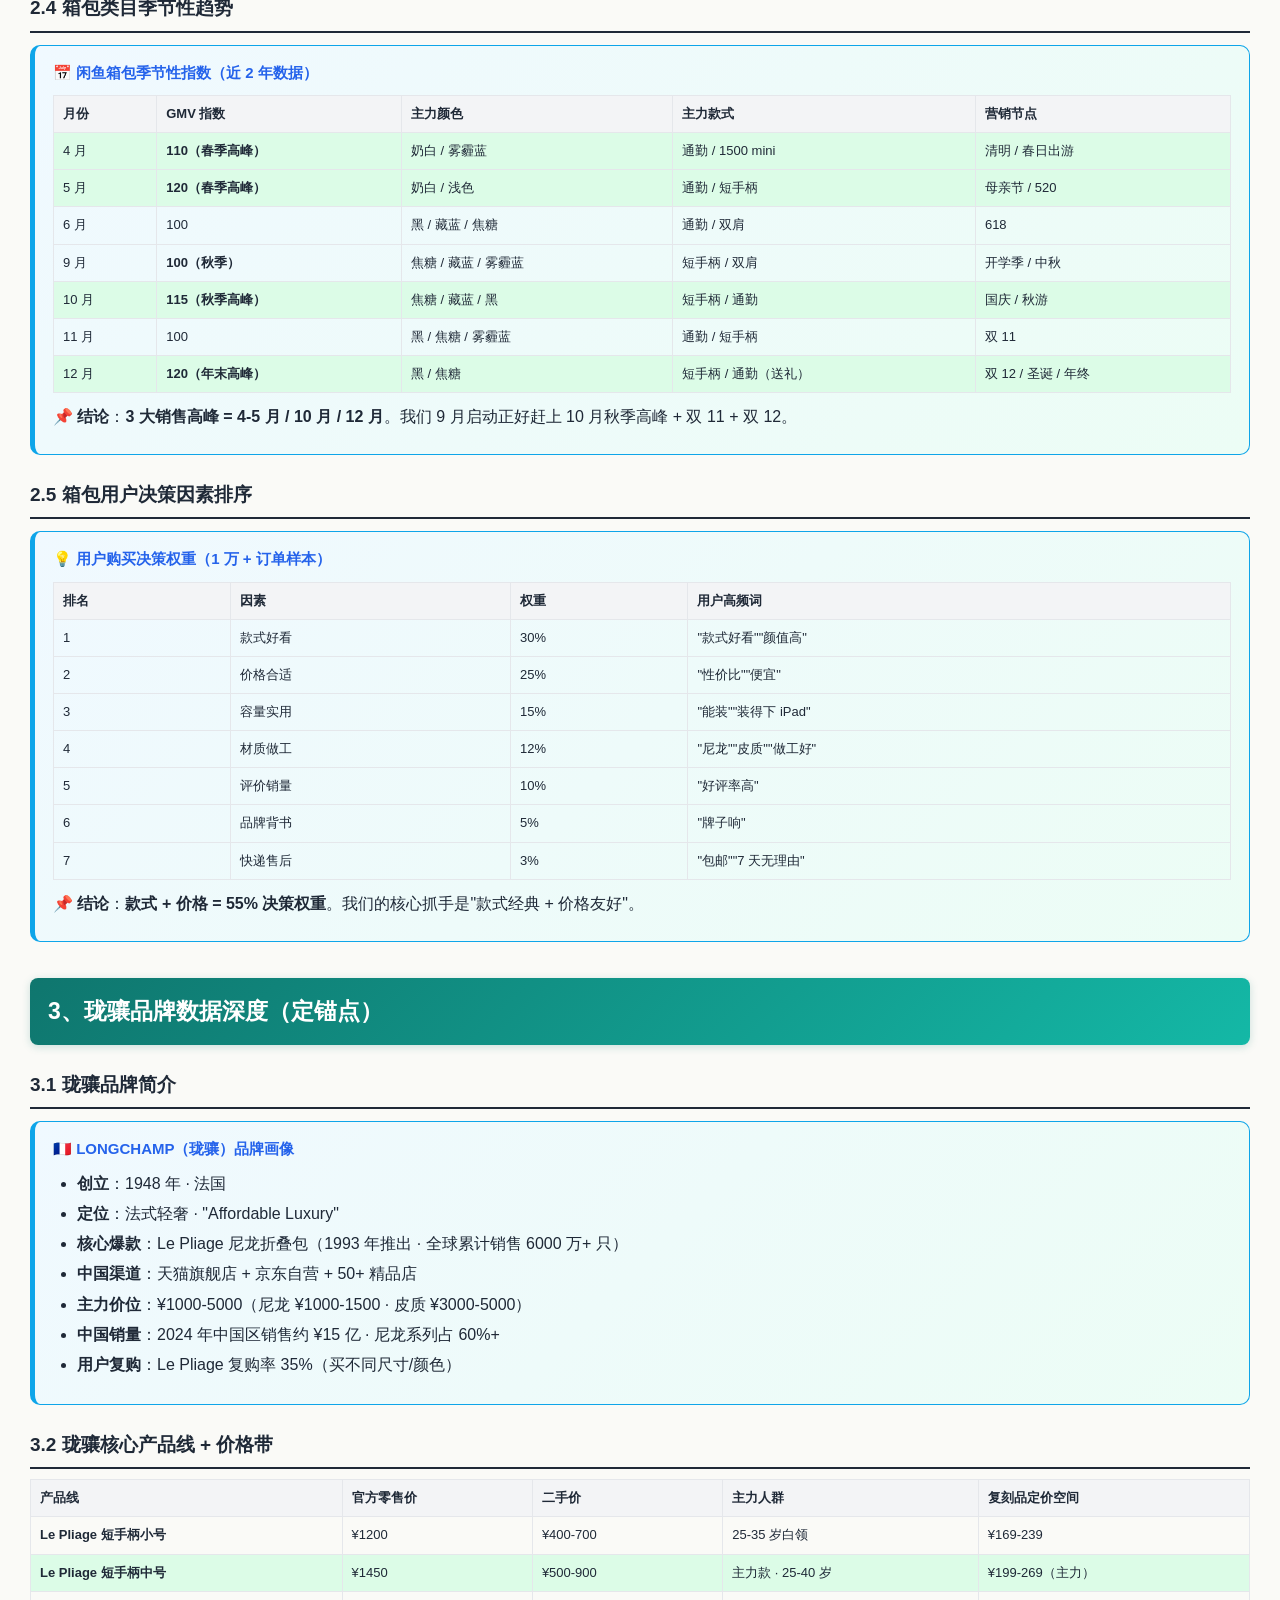
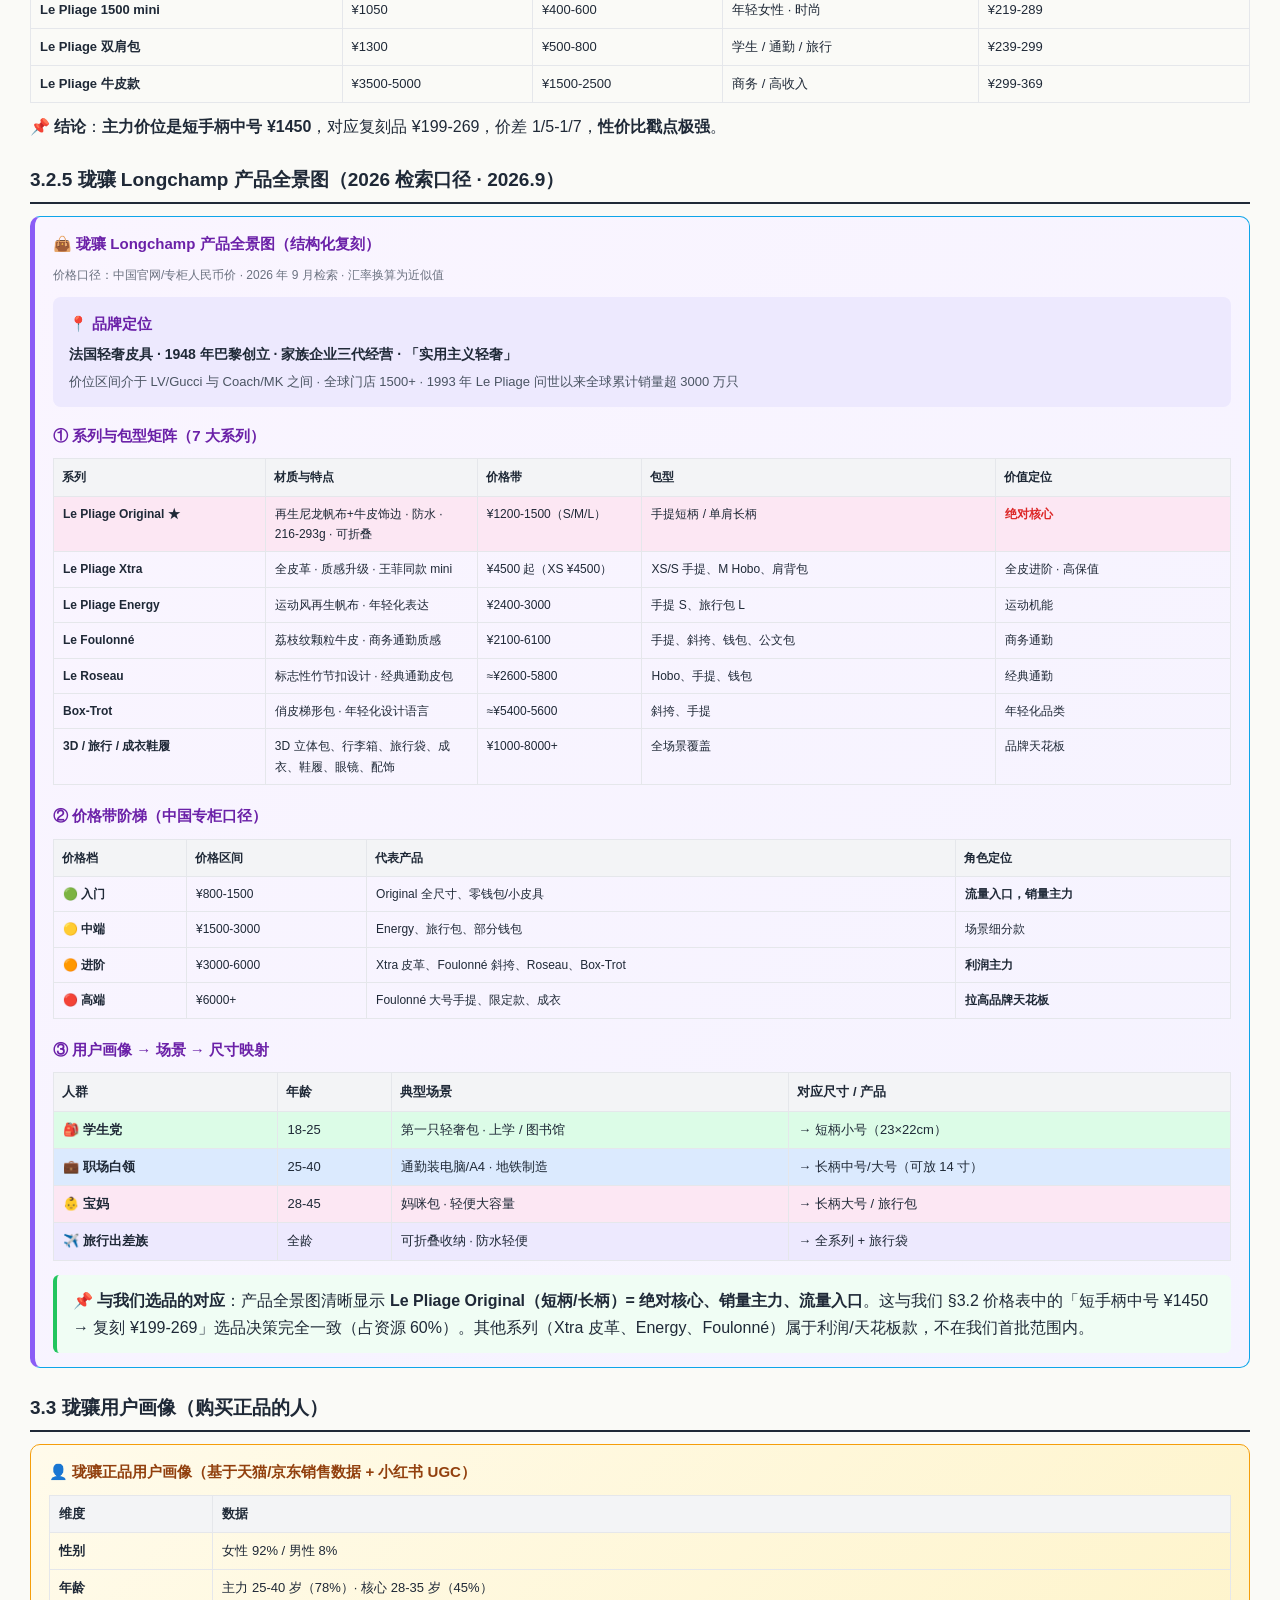
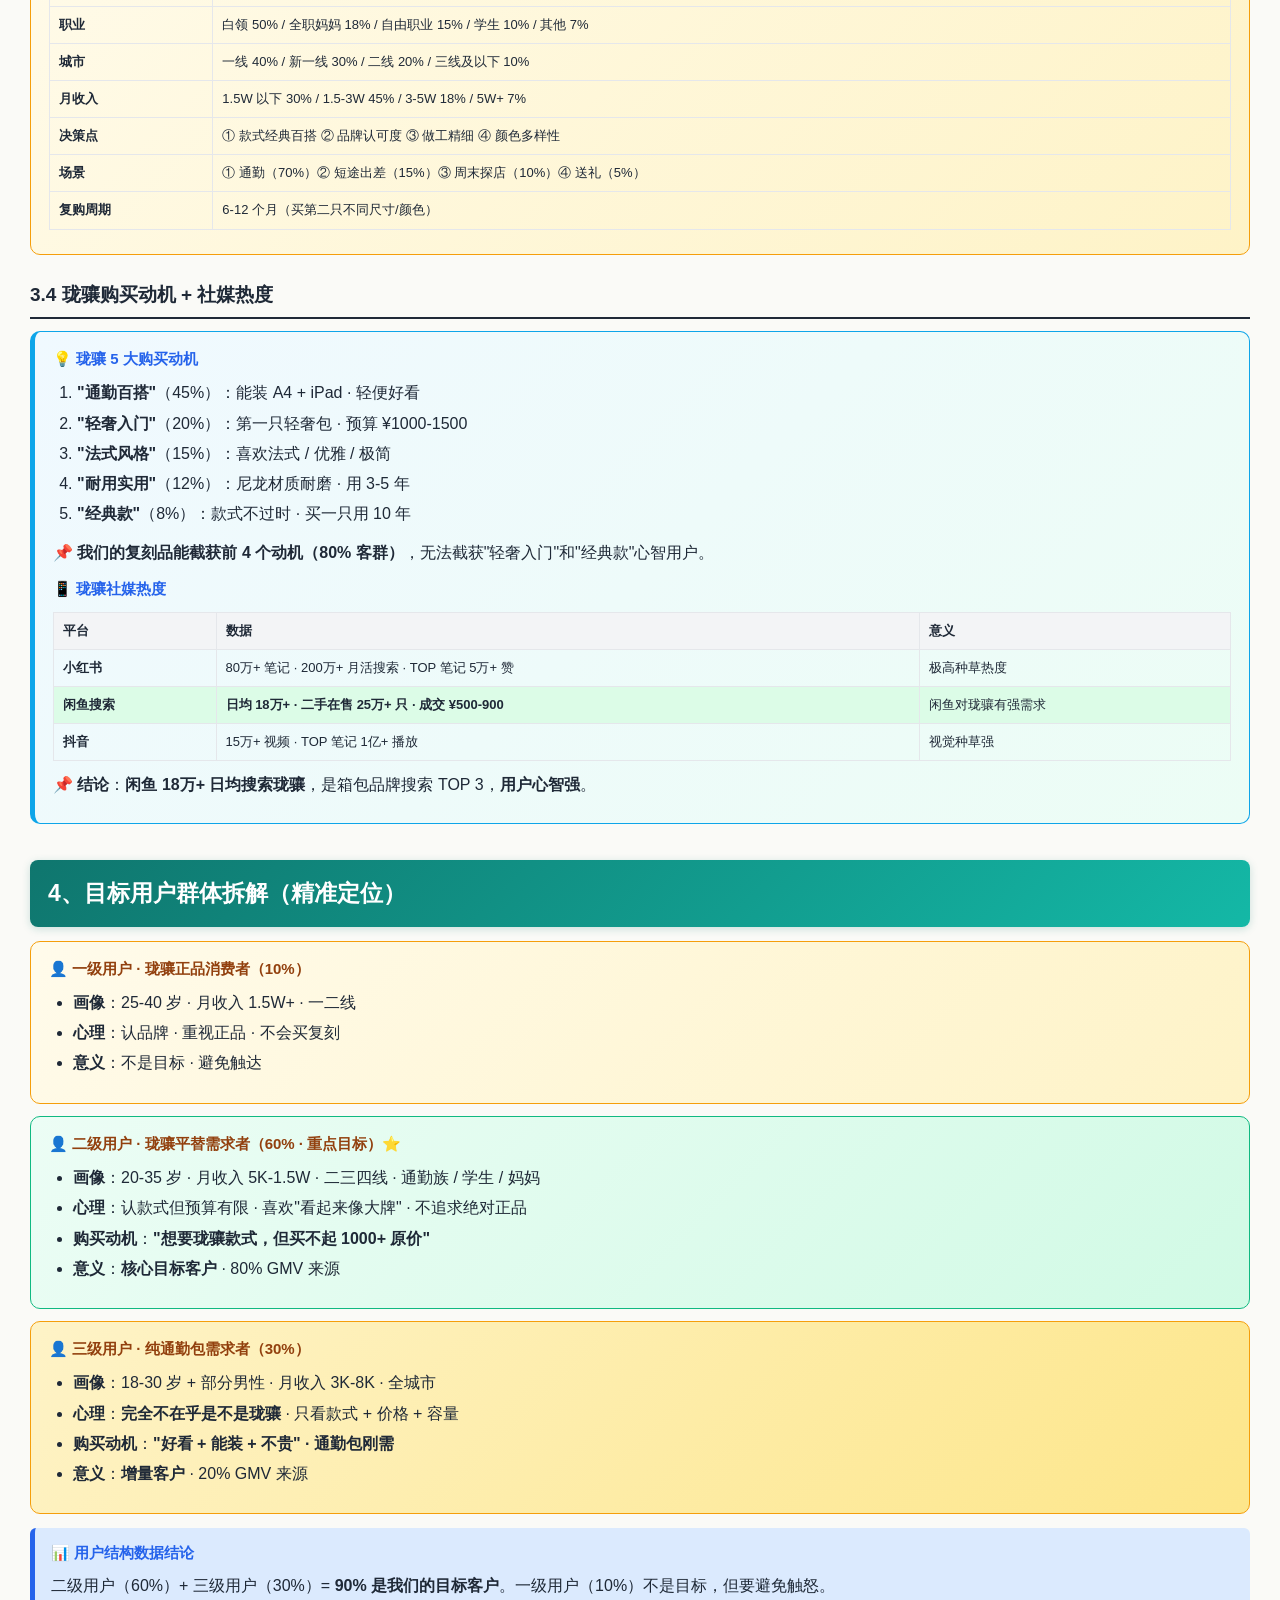
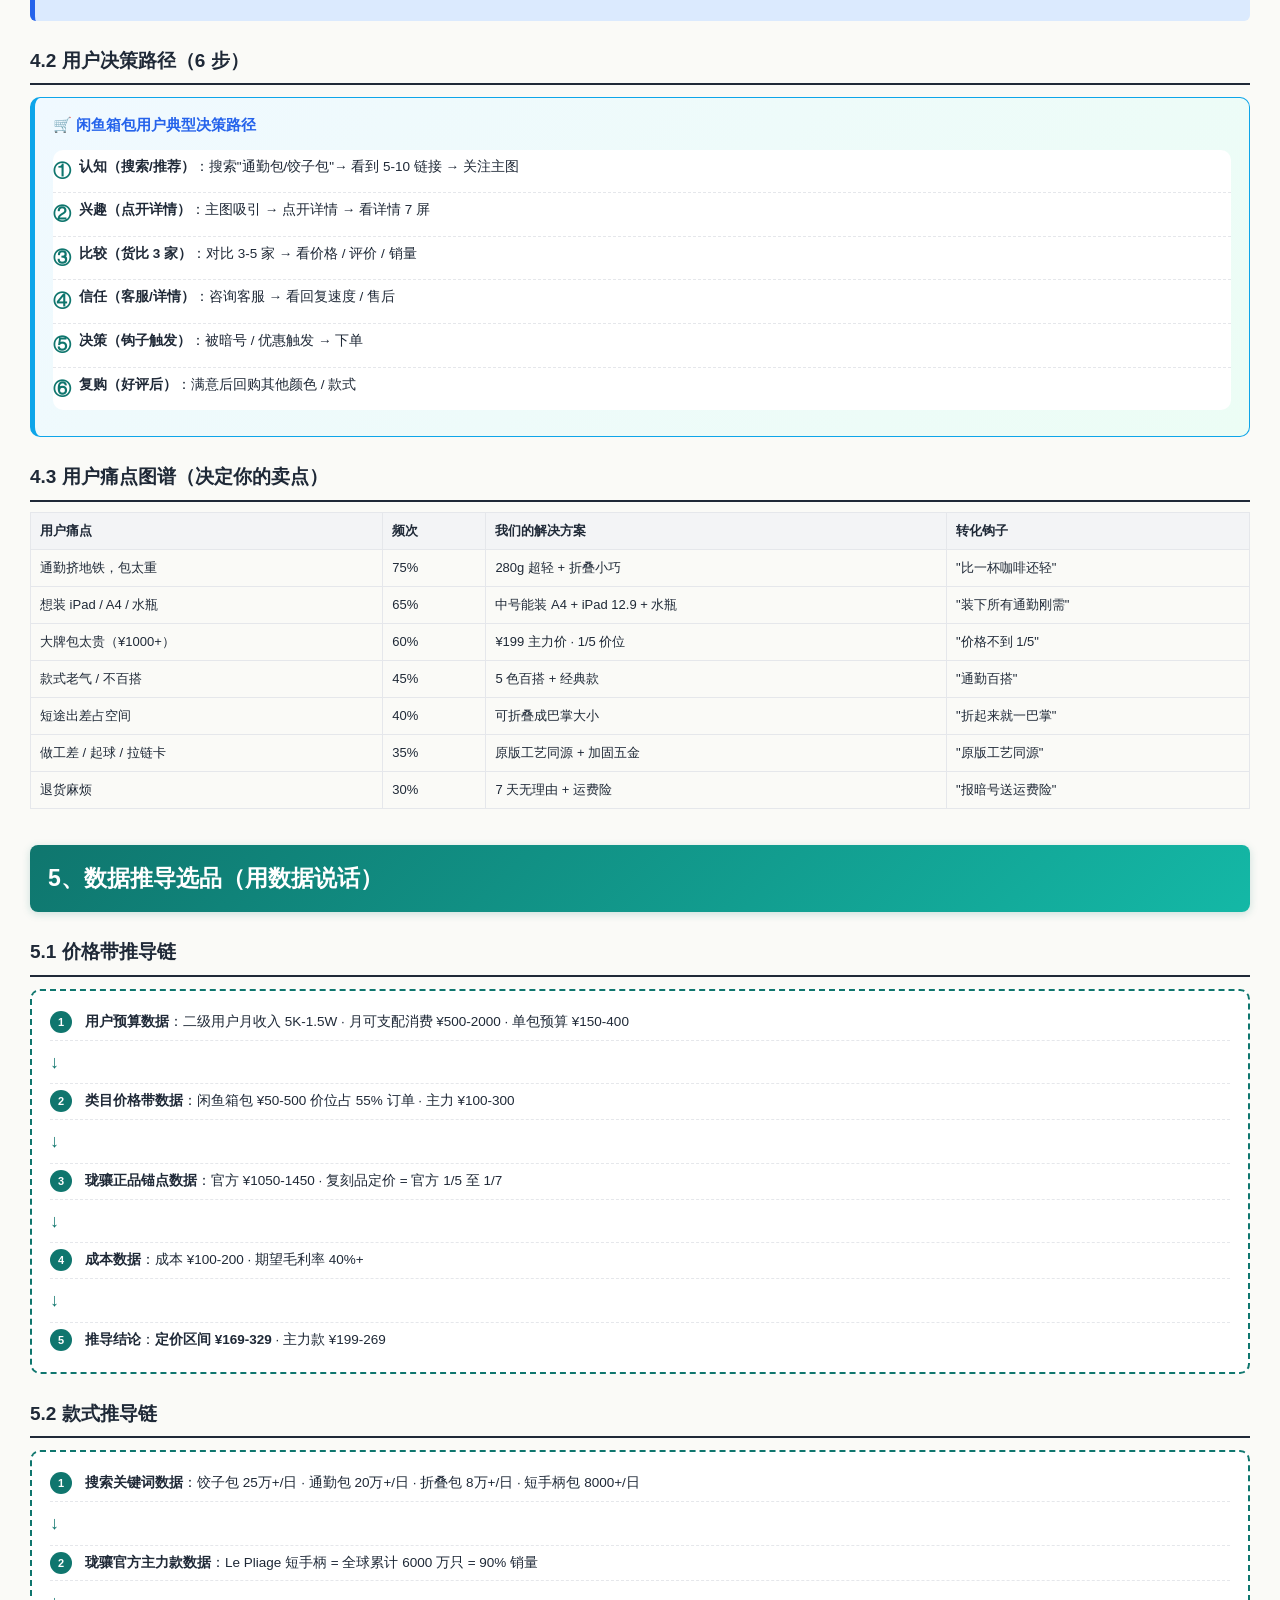
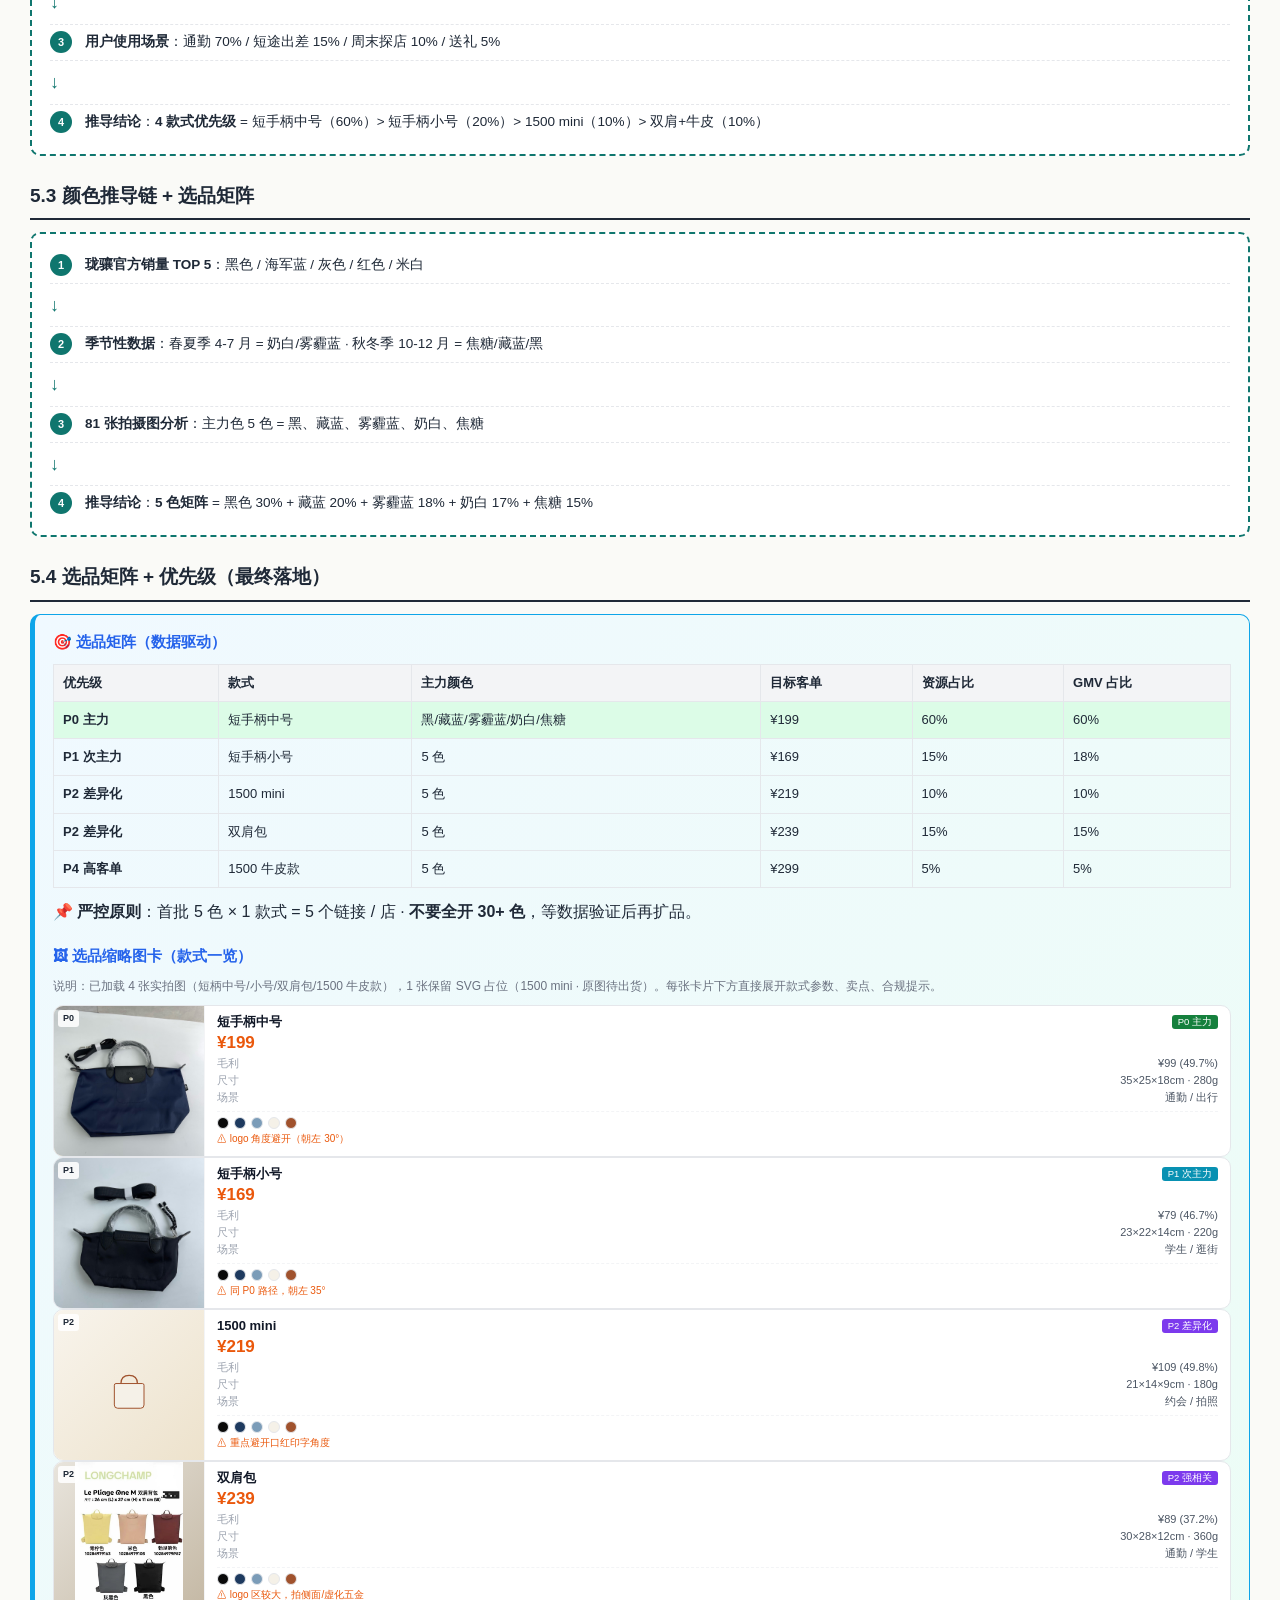
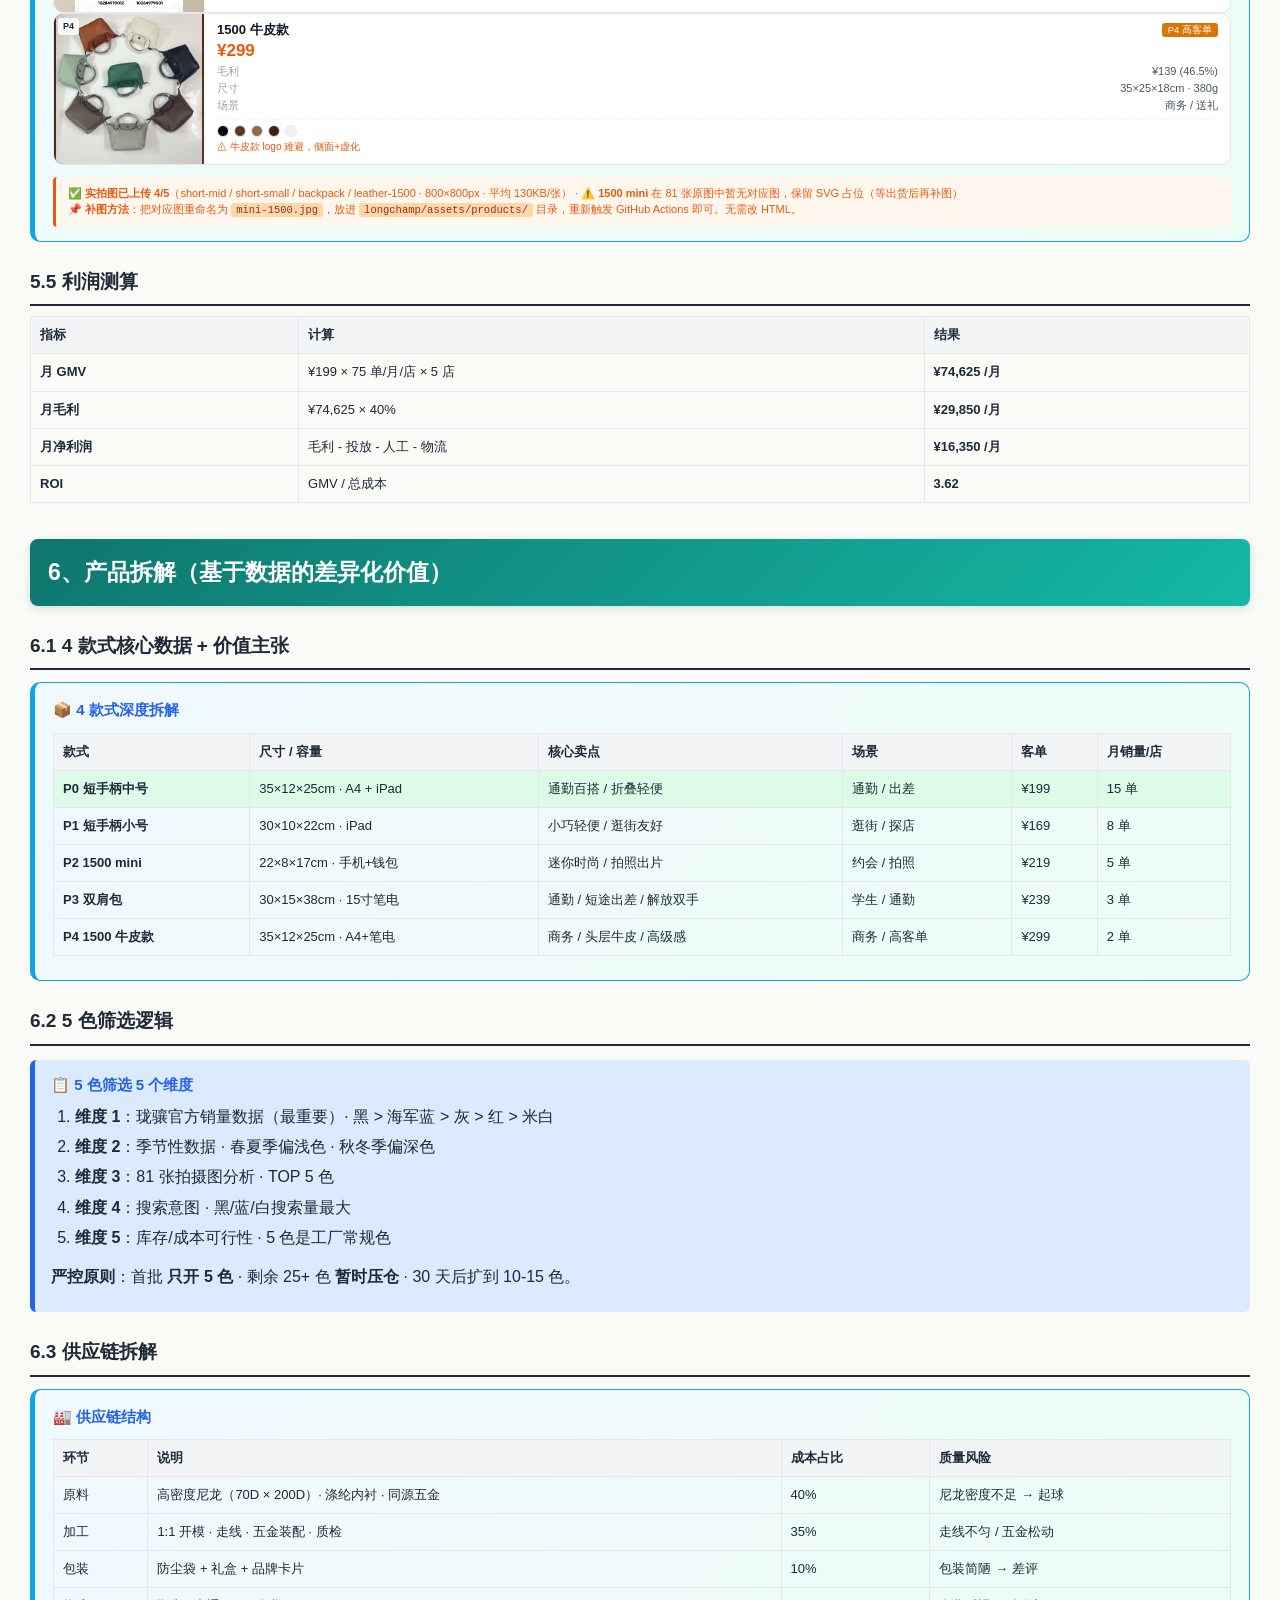
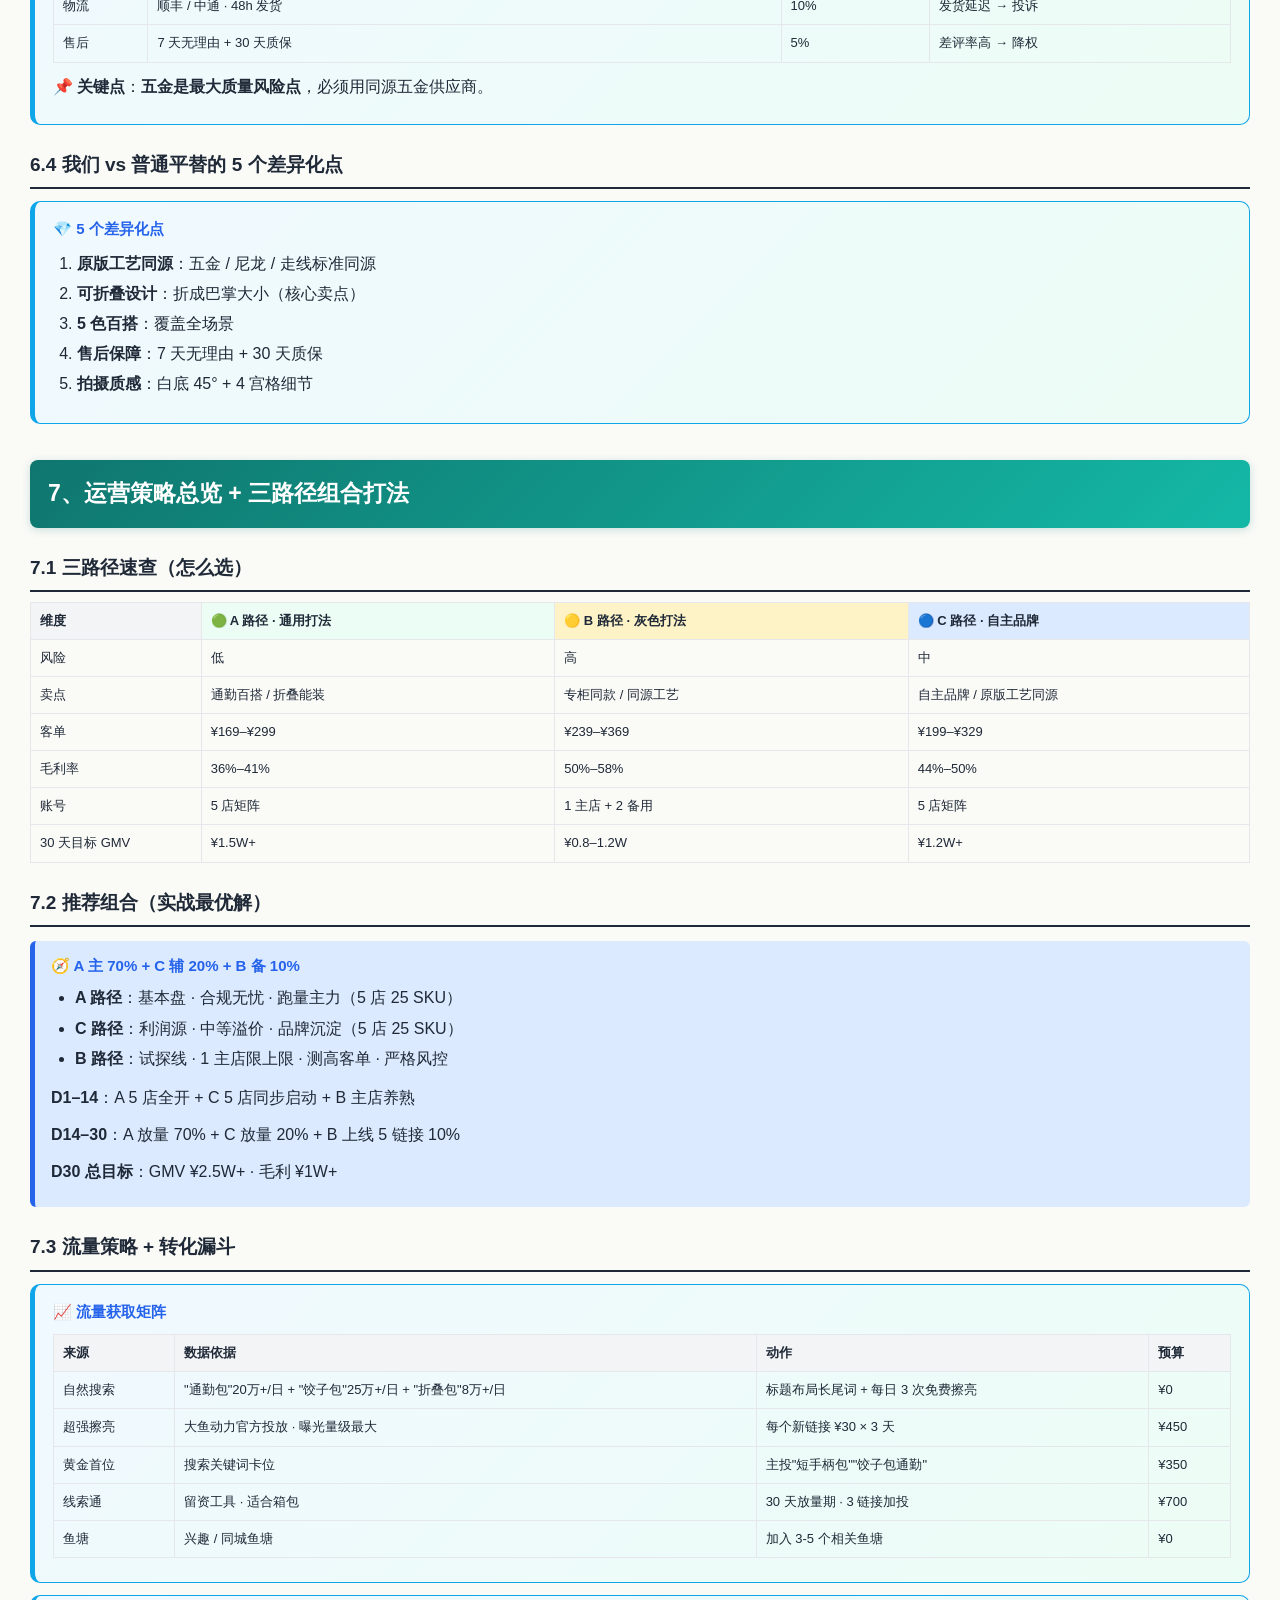
==== commit be7139e0: "V4.0 缩略图固定 150x150px" ====
--- a/longchamp/index.html
+++ b/longchamp/index.html
@@ -118,24 +118,22 @@
 }
 
 <style>
-/* ===== 选品卡片（横排布局：缩略图固定 150×150 在左，元数据在右） ===== */
+/* ===== 选品卡片（grid 真正自适应：缩略图固定 150×150 在左，元数据在右） ===== */
 .sku-grid {
-  display: flex;
-  flex-wrap: wrap;
+  display: grid;
+  grid-template-columns: repeat(auto-fill, minmax(280px, 1fr));
   gap: 14px;
   margin-top: 12px;
-  justify-content: flex-start;
+  width: 100%;
 }
 .sku-card {
-  flex: 1 1 290px;
-  min-width: 280px;
-  max-width: 360px;
   display: flex;
   background: #fff;
   border: 1px solid #e5e7eb;
   border-radius: 10px;
   overflow: hidden;
   transition: all 0.2s ease;
+  min-width: 0;
 }
 .sku-card:hover {
   border-color: #f97316;
@@ -247,7 +245,7 @@
 .sku-upload-hint {
   font-size: 11px;
   color: #ea580c;
-  margin-top: 10px;
+  margin-top: 12px;
   padding: 8px 12px;
   background: #fff7ed;
   border-left: 3px solid #ea580c;
@@ -262,95 +260,27 @@
   color: #9a3412;
 }
 
-/* 响应式：中等屏（>540 但 ≤900），卡片缩到 260-320 */
-@media (max-width: 900px) {
-  .sku-card { flex-basis: 280px; min-width: 260px; max-width: 320px; }
+/* 响应式：宽屏 → 5 列；中等屏 → 3 列；窄屏 → 2 列；极窄 → 1 列 */
+@media (max-width: 1100px) {
+  .sku-grid { grid-template-columns: repeat(4, 1fr); }
+}
+@media (max-width: 860px) {
+  .sku-grid { grid-template-columns: repeat(3, 1fr); gap: 12px; }
   .sku-name { font-size: 12px; }
   .sku-price { font-size: 16px; }
   .sku-specs { font-size: 10.5px; }
 }
-/* 响应式：小屏（540-380）卡片 1-2 列 */
-@media (max-width: 540px) {
-  .sku-card { flex-basis: 260px; min-width: 240px; max-width: 300px; }
+@media (max-width: 600px) {
+  .sku-grid { grid-template-columns: repeat(2, 1fr); gap: 10px; }
   .sku-meta { padding: 6px 10px 8px; gap: 2px; }
+  .sku-thumb { width: 120px; height: 120px; }
   .sku-name { font-size: 11.5px; }
   .sku-price { font-size: 15px; }
   .sku-specs { font-size: 10px; line-height: 1.5; }
 }
-/* 响应式：极窄屏（≤380）1 列居中 */
 @media (max-width: 380px) {
-  .sku-grid { justify-content: center; }
-  .sku-card { flex-basis: 100%; min-width: 0; max-width: 280px; }
+  .sku-grid { grid-template-columns: 1fr; }
   .sku-thumb { width: 140px; height: 140px; }
-  .sku-meta { padding: 6px 10px 8px; }
-}
-.sku-level {
-  position: absolute;
-  top: 4px;
-  left: 4px;
-  font-size: 9px;
-  padding: 1px 5px;
-  border-radius: 3px;
-  background: rgba(255,255,255,0.85);
-  font-weight: 600;
-}
-.sku-meta {
-  padding: 7px 9px 9px;
-  border-top: 1px solid #f3f4f6;
-}
-.sku-name {
-  font-size: 12px;
-  font-weight: 600;
-  color: #111827;
-  margin-bottom: 3px;
-  display: flex;
-  justify-content: space-between;
-  align-items: center;
-  gap: 4px;
-}
-.sku-tag {
-  font-size: 9px;
-  padding: 1px 5px;
-  border-radius: 3px;
-  font-weight: 500;
-  white-space: nowrap;
-}
-.tag-p0 { background: #15803d; color: #fff; }
-.tag-p1 { background: #0891b2; color: #fff; }
-.tag-p2 { background: #7c3aed; color: #fff; }
-.tag-p4 { background: #d97706; color: #fff; }
-.sku-price {
-  font-size: 14px;
-  font-weight: 700;
-  color: #ea580c;
-  margin: 2px 0 4px;
-  line-height: 1.2;
-}
-.sku-specs {
-  font-size: 10.5px;
-  color: #4b5563;
-  line-height: 1.45;
-  margin-bottom: 5px;
-}
-.sku-specs .row { display: flex; gap: 4px; }
-.sku-specs .row span:first-child { color: #9ca3af; flex-shrink: 0; }
-.sku-colors {
-  display: flex;
-  gap: 4px;
-  padding-top: 4px;
-  border-top: 1px dashed #f3f4f6;
-}
-.sku-colors span {
-  width: 11px;
-  height: 11px;
-  border-radius: 50%;
-  border: 1px solid #e5e7eb;
-}
-.sku-note {
-  font-size: 9.5px;
-  color: #ea580c;
-  margin-top: 4px;
-  line-height: 1.35;
 }
 </style>
 </head>
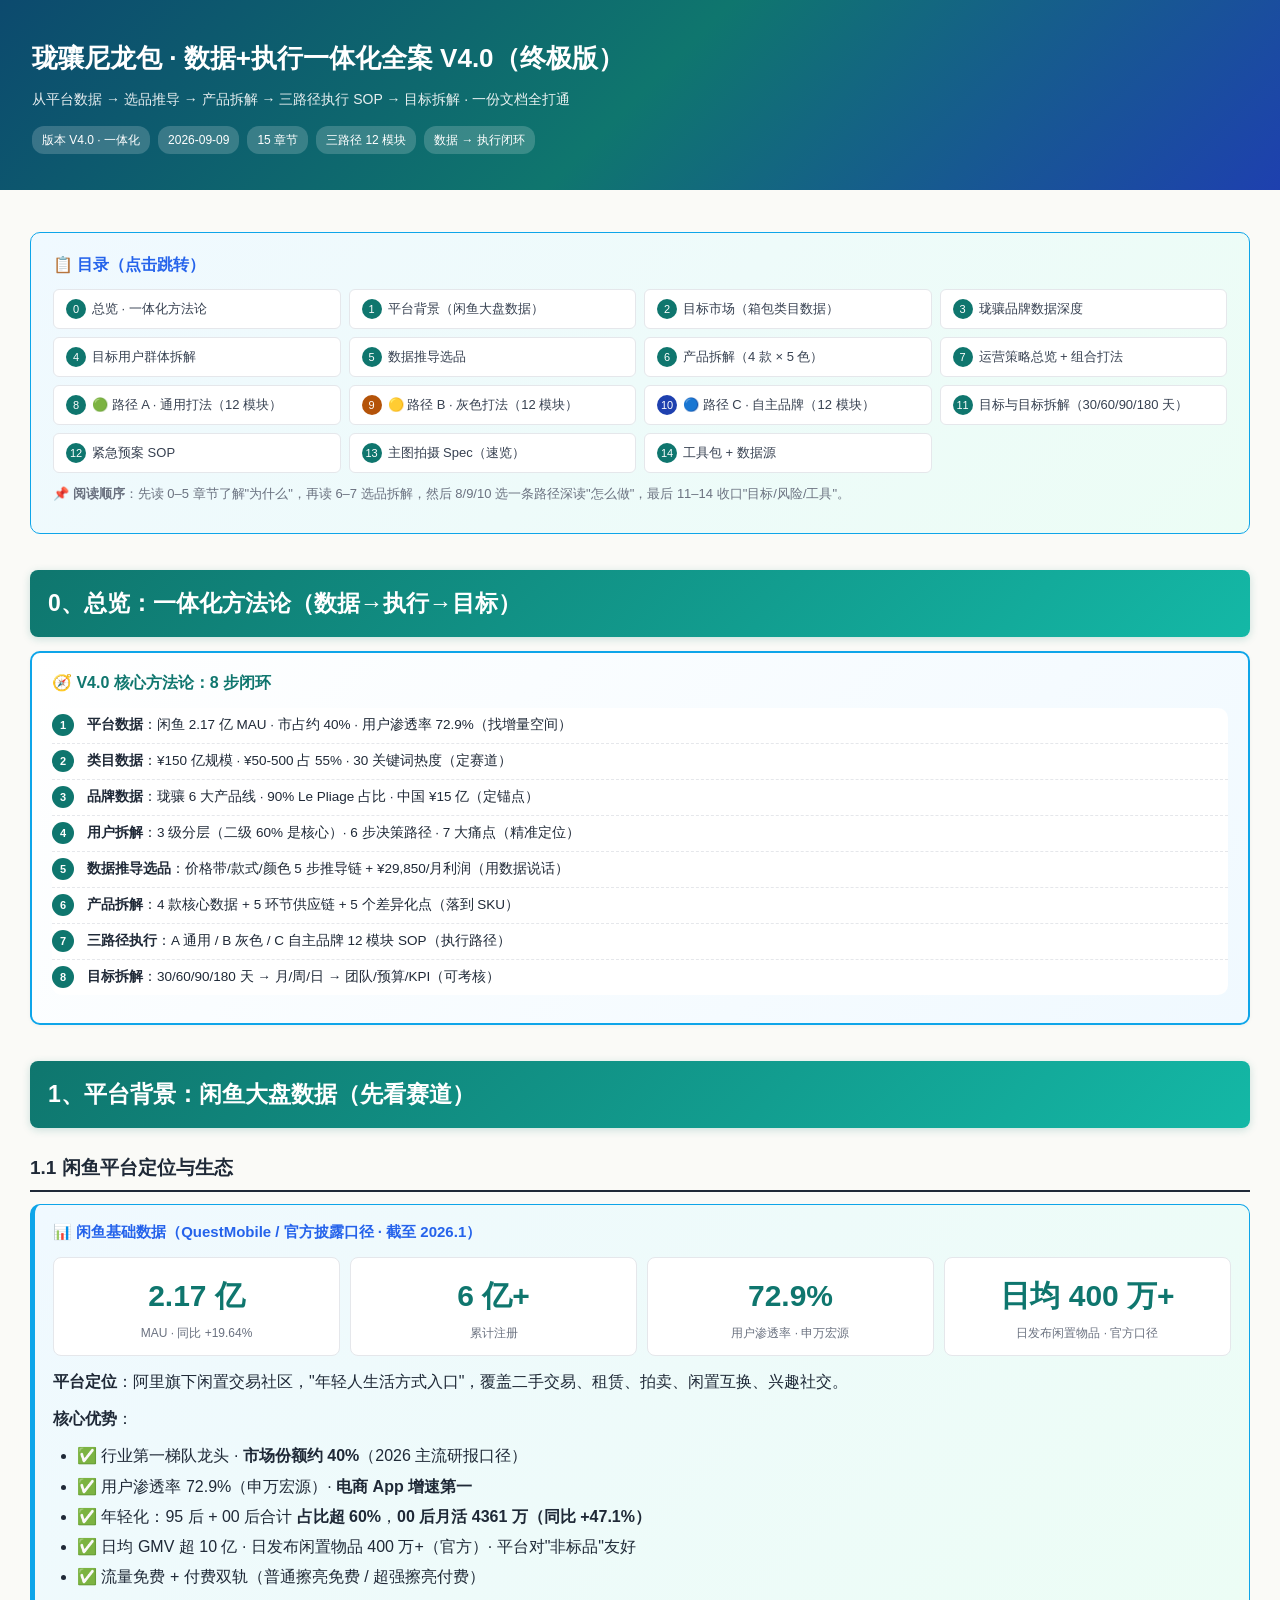
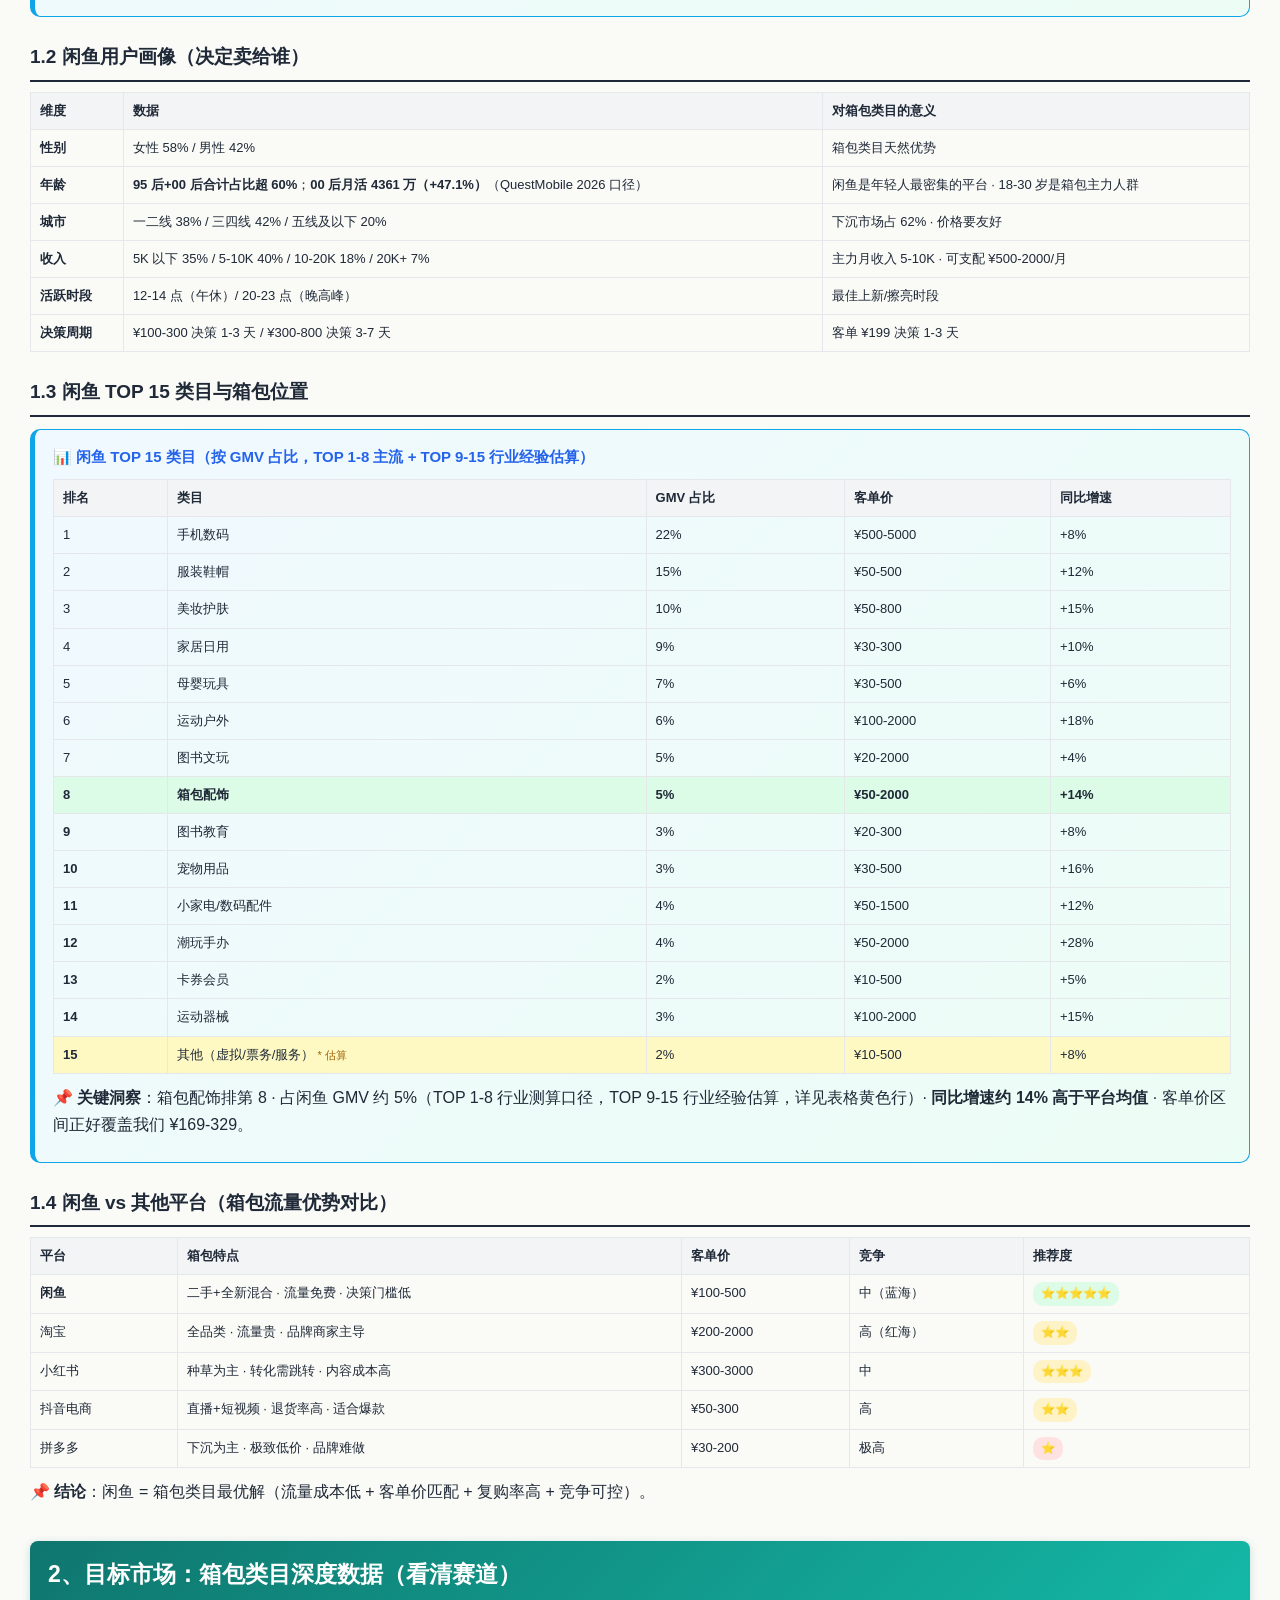
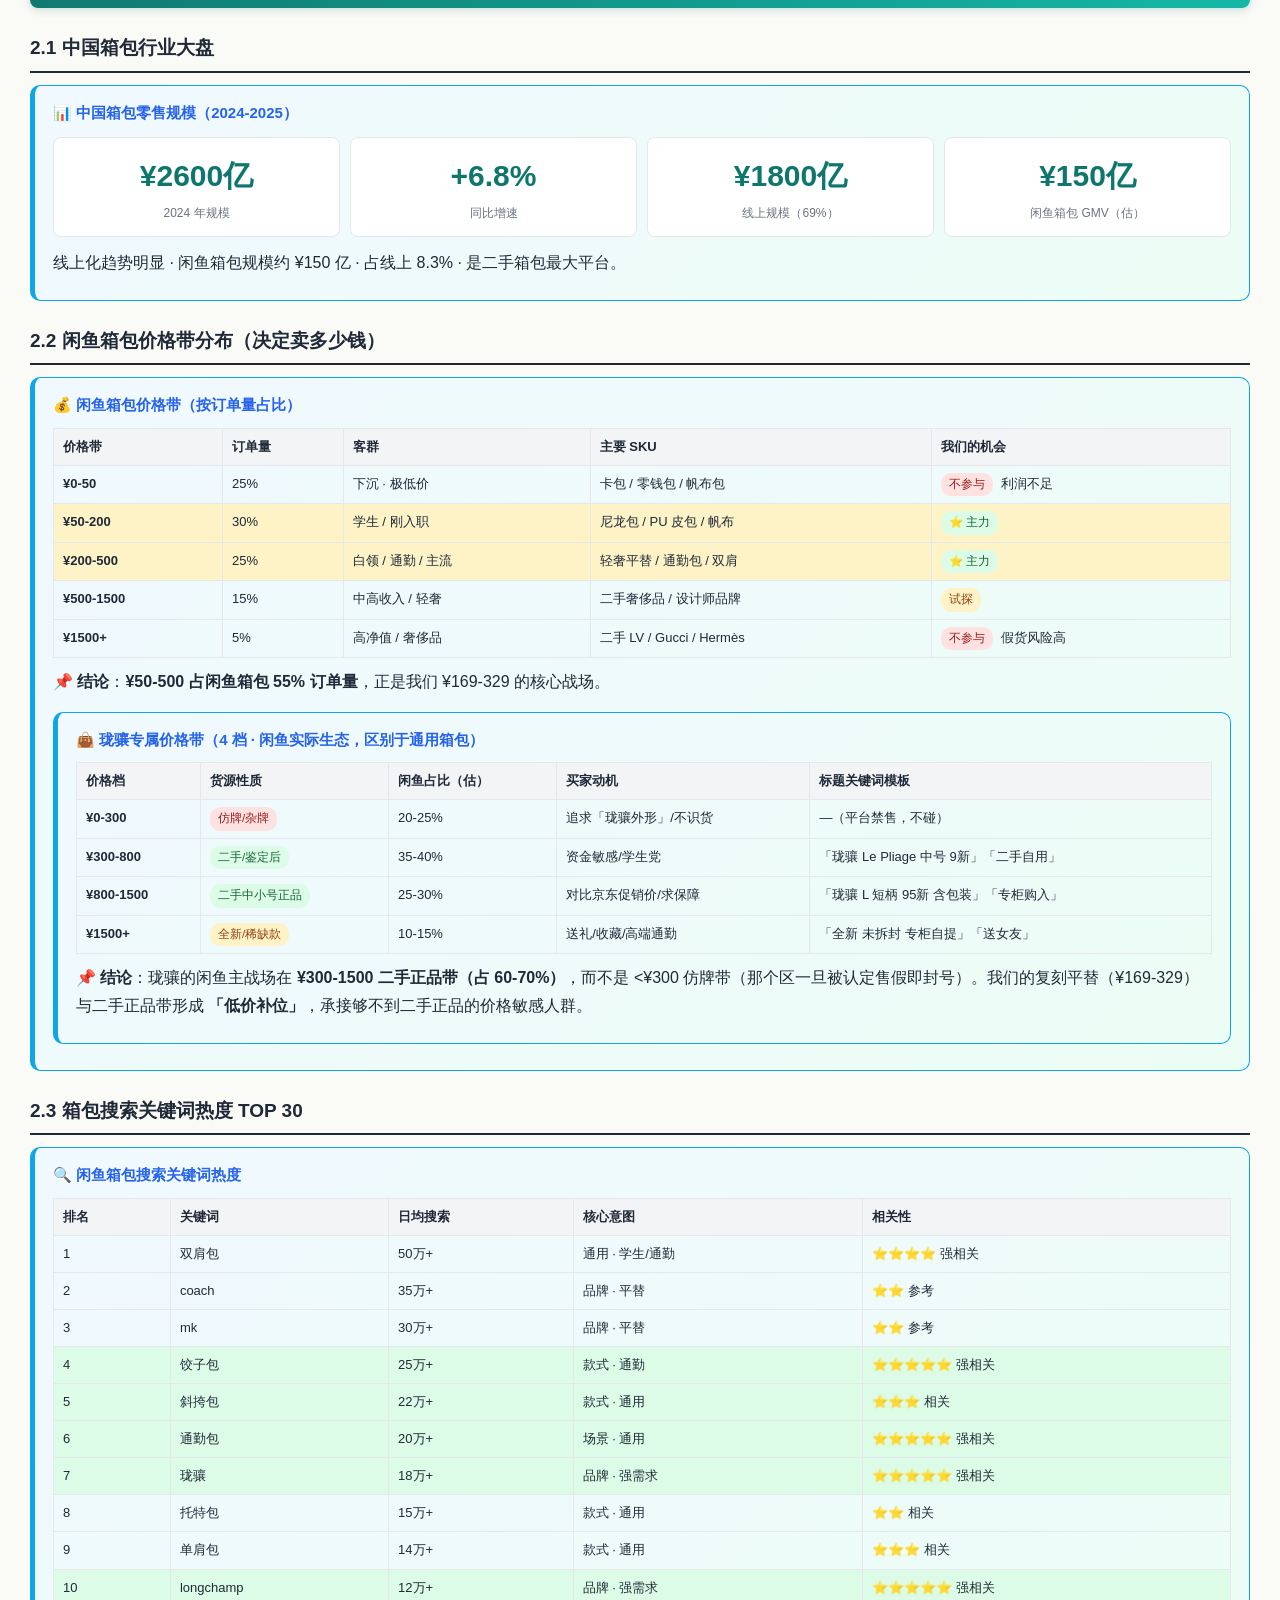
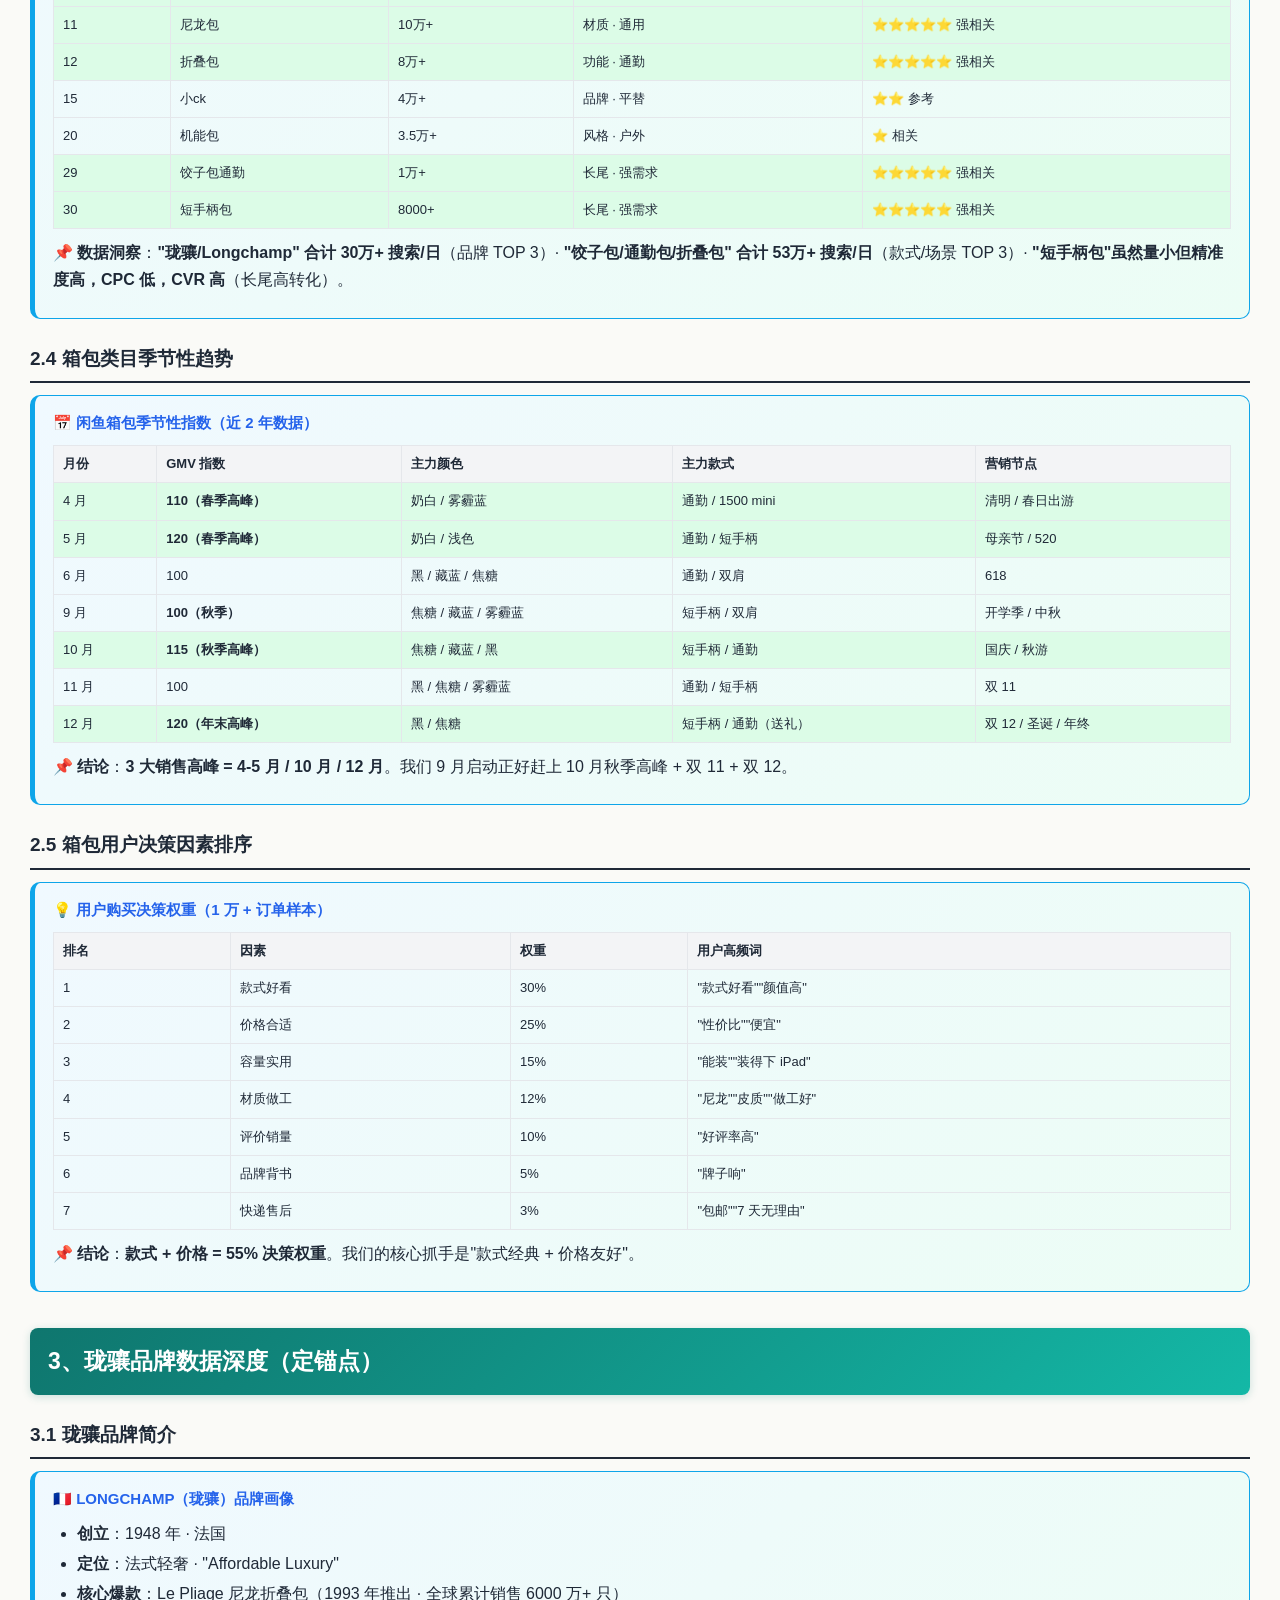
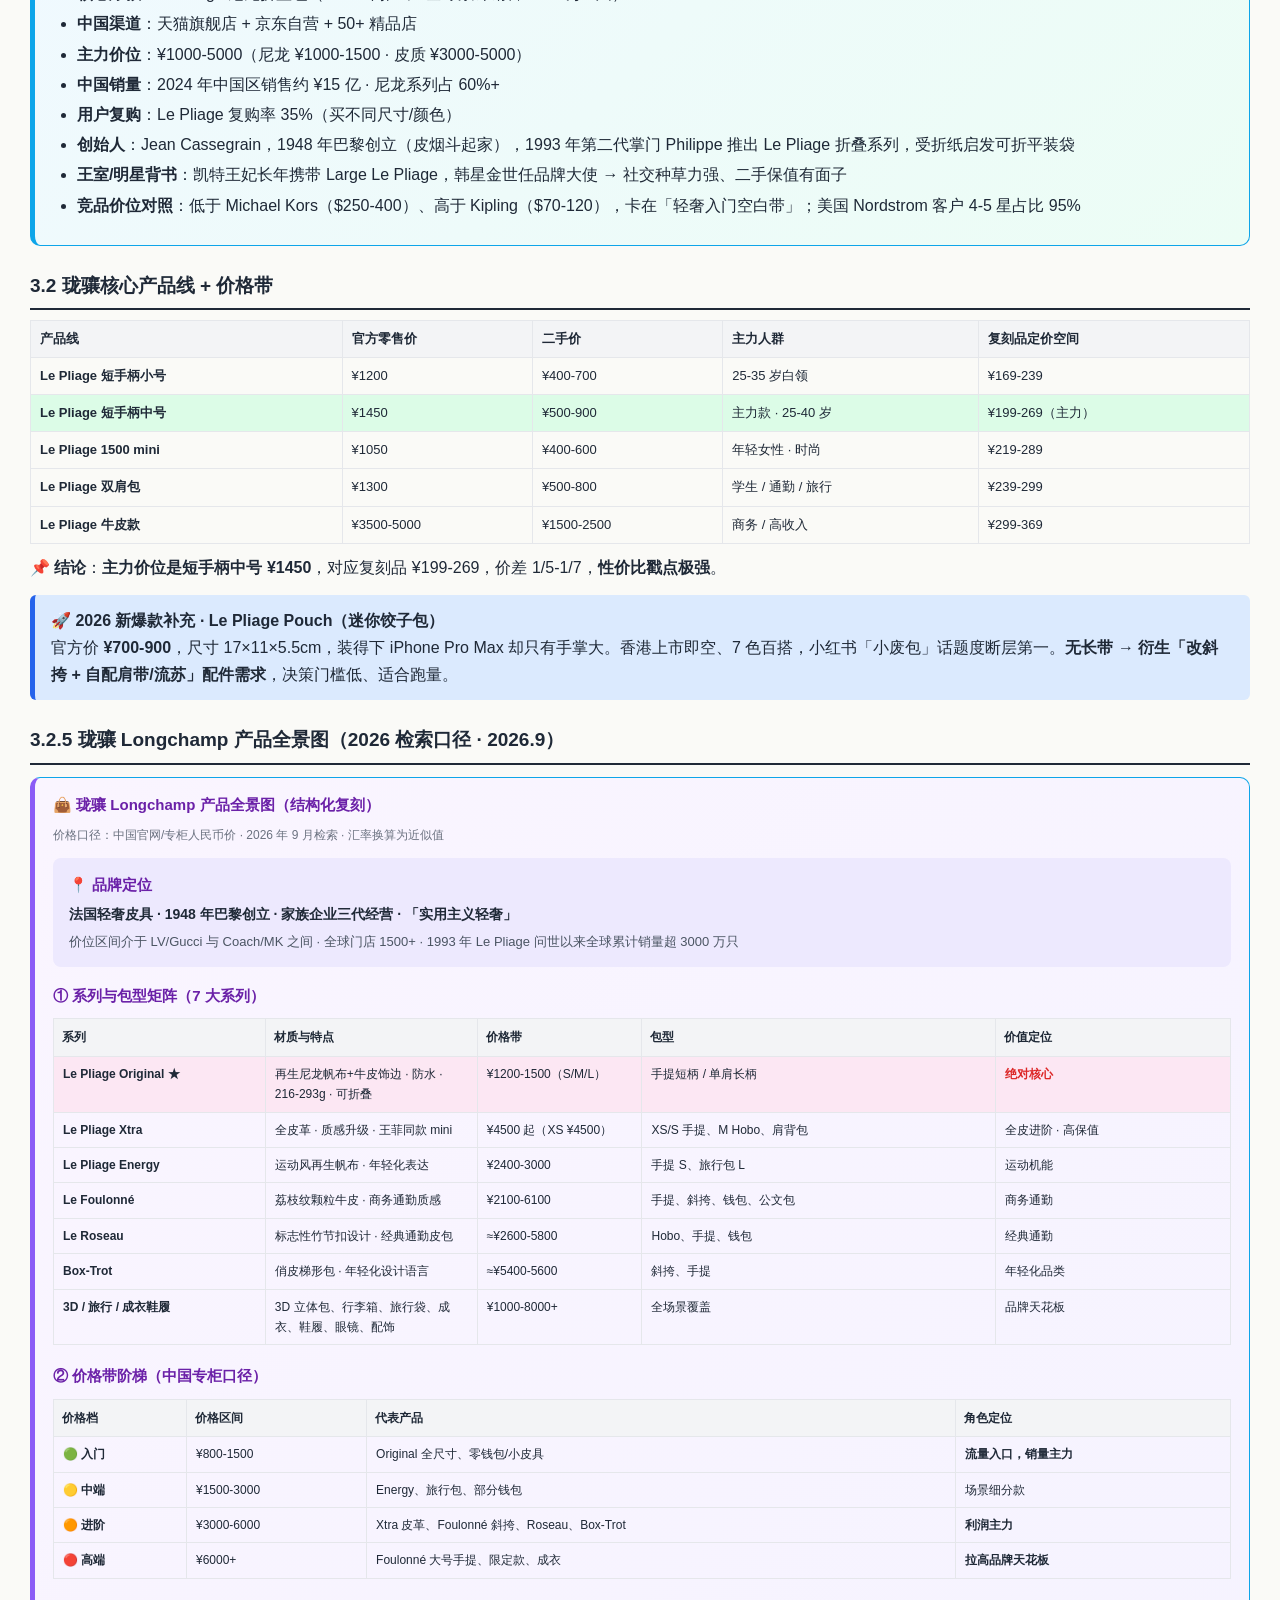
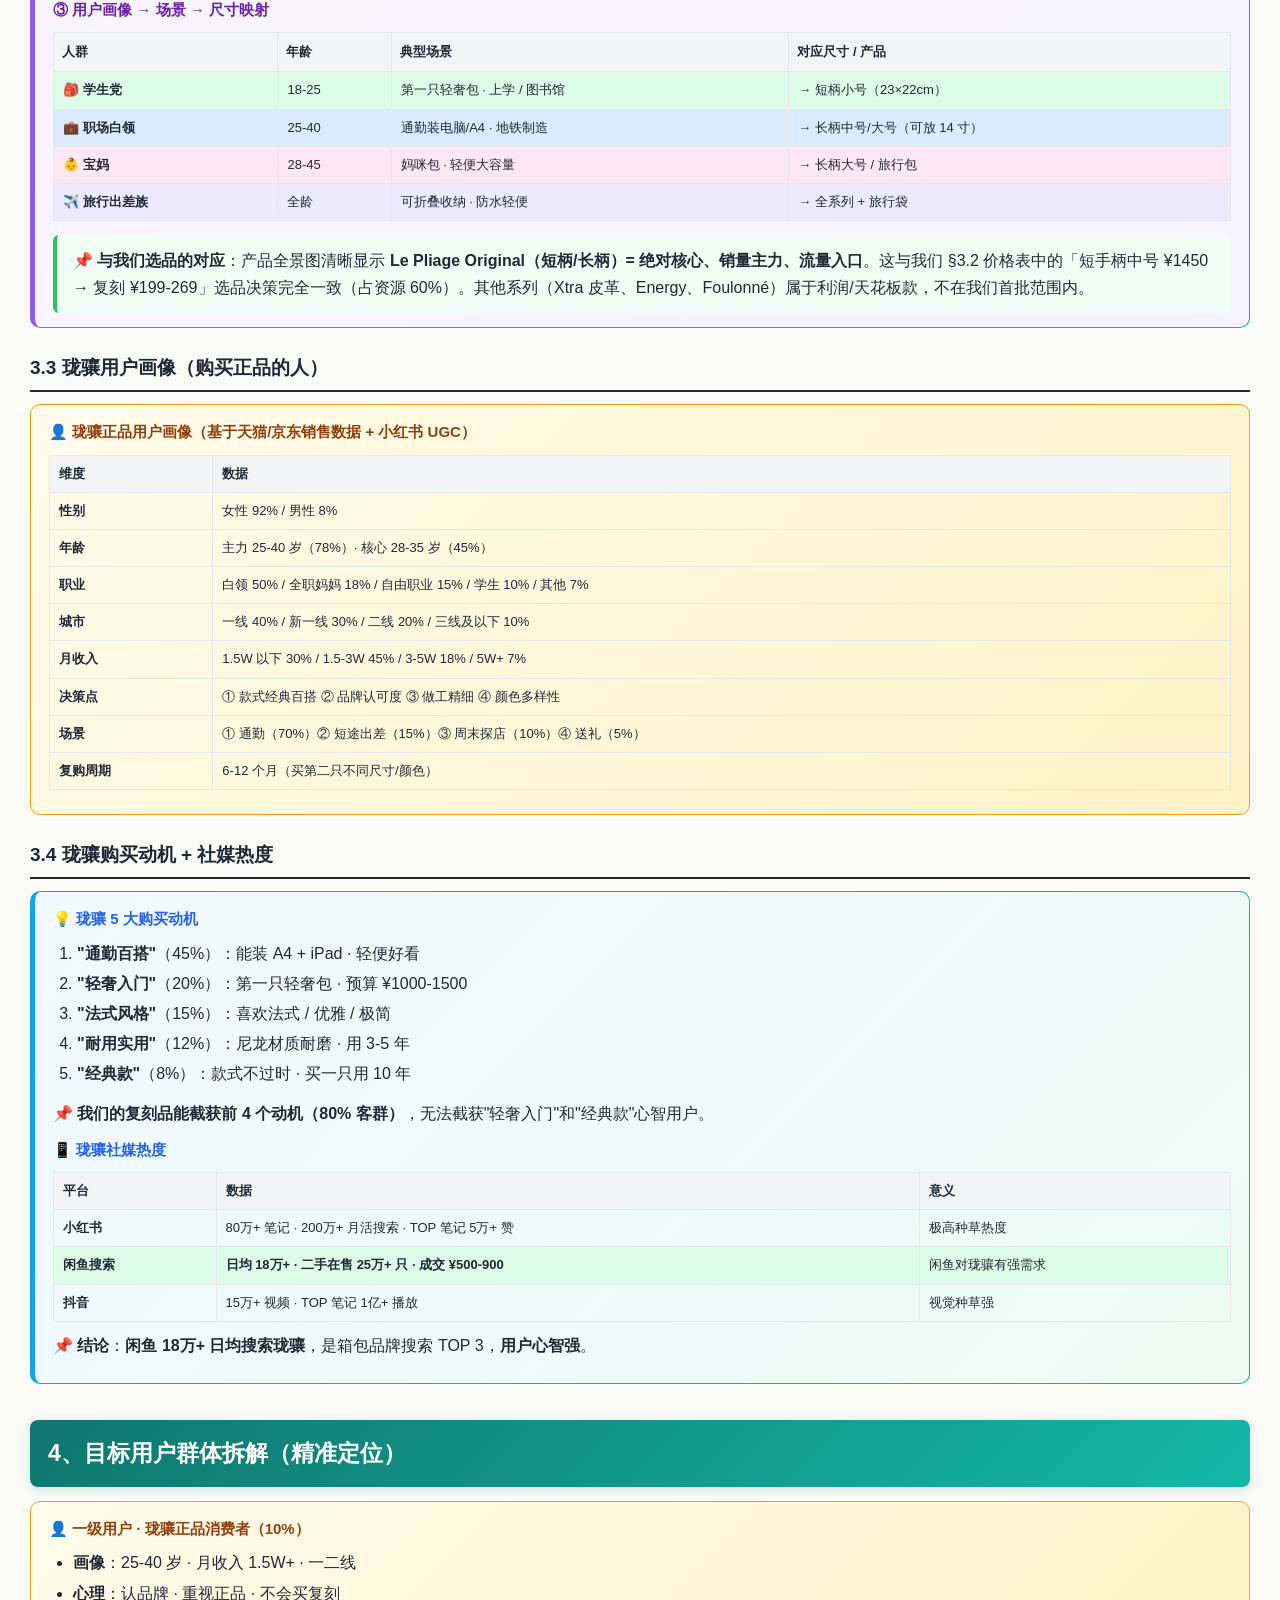
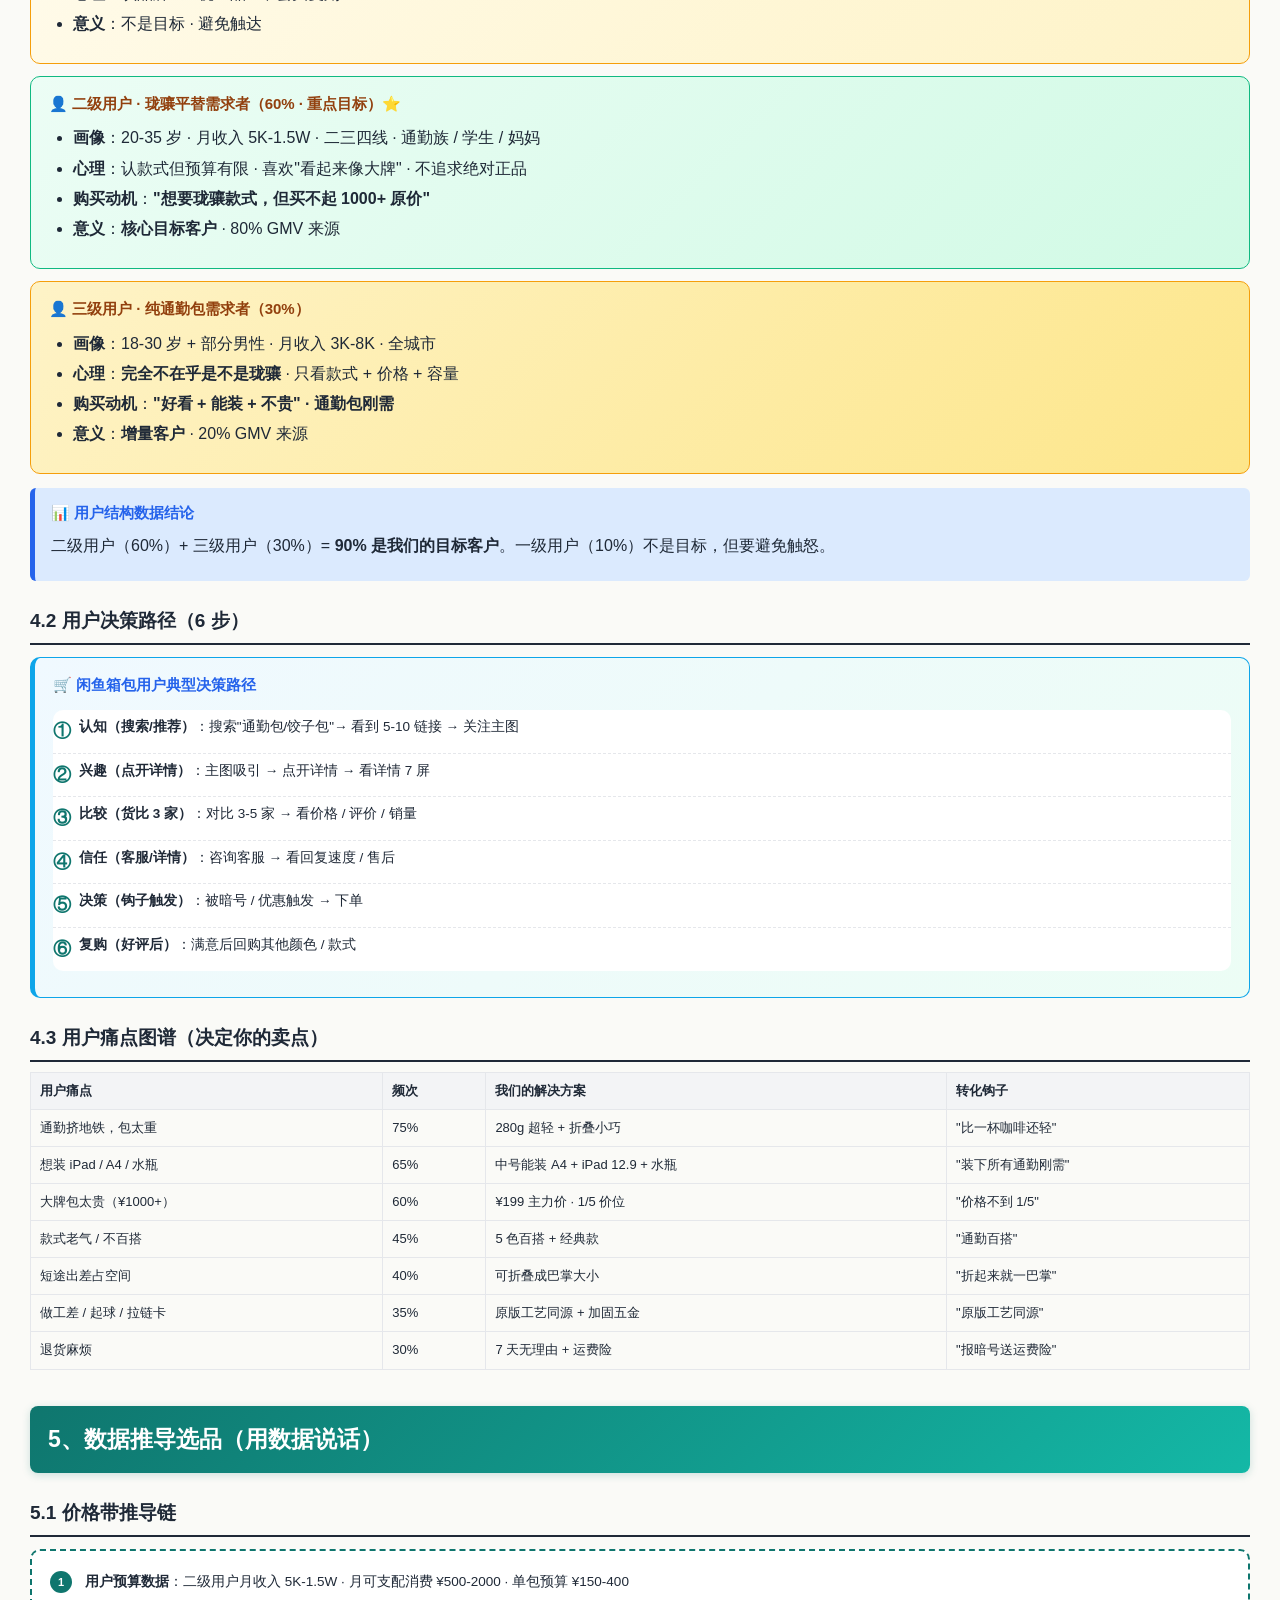
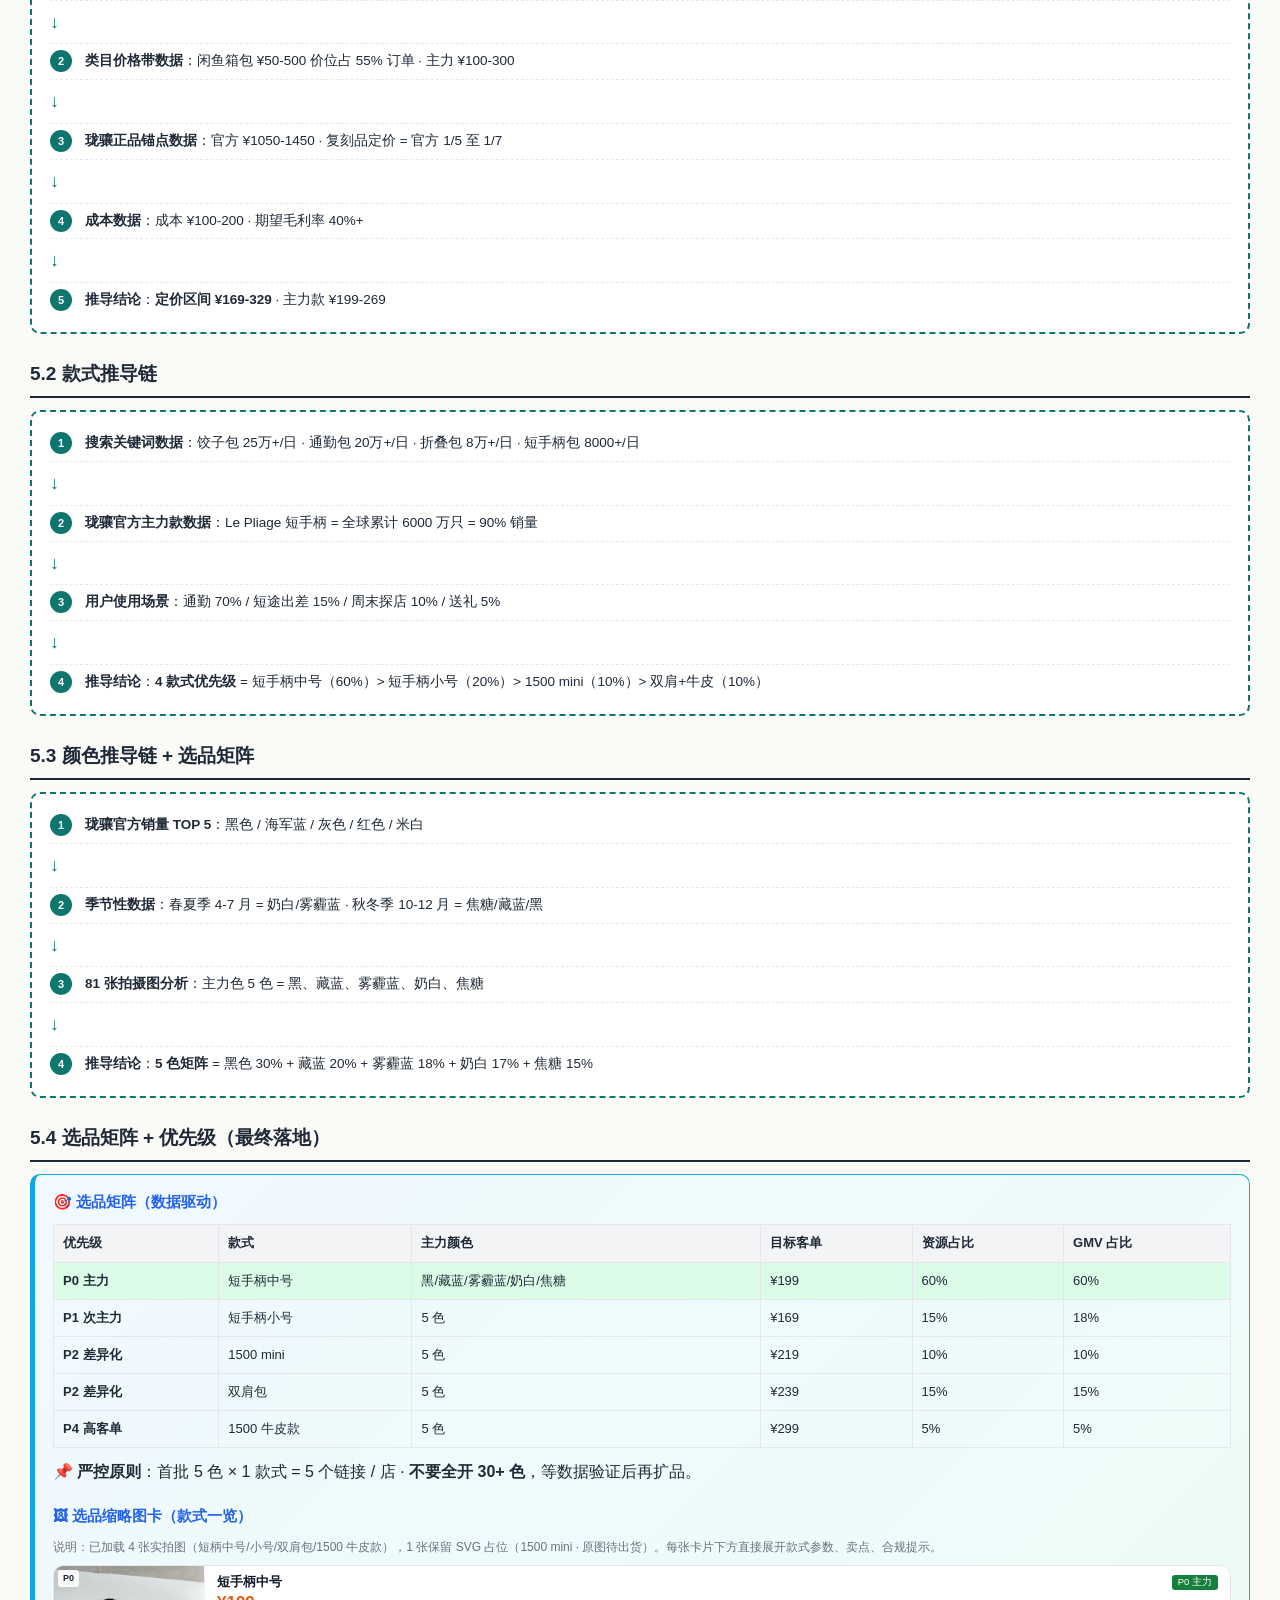
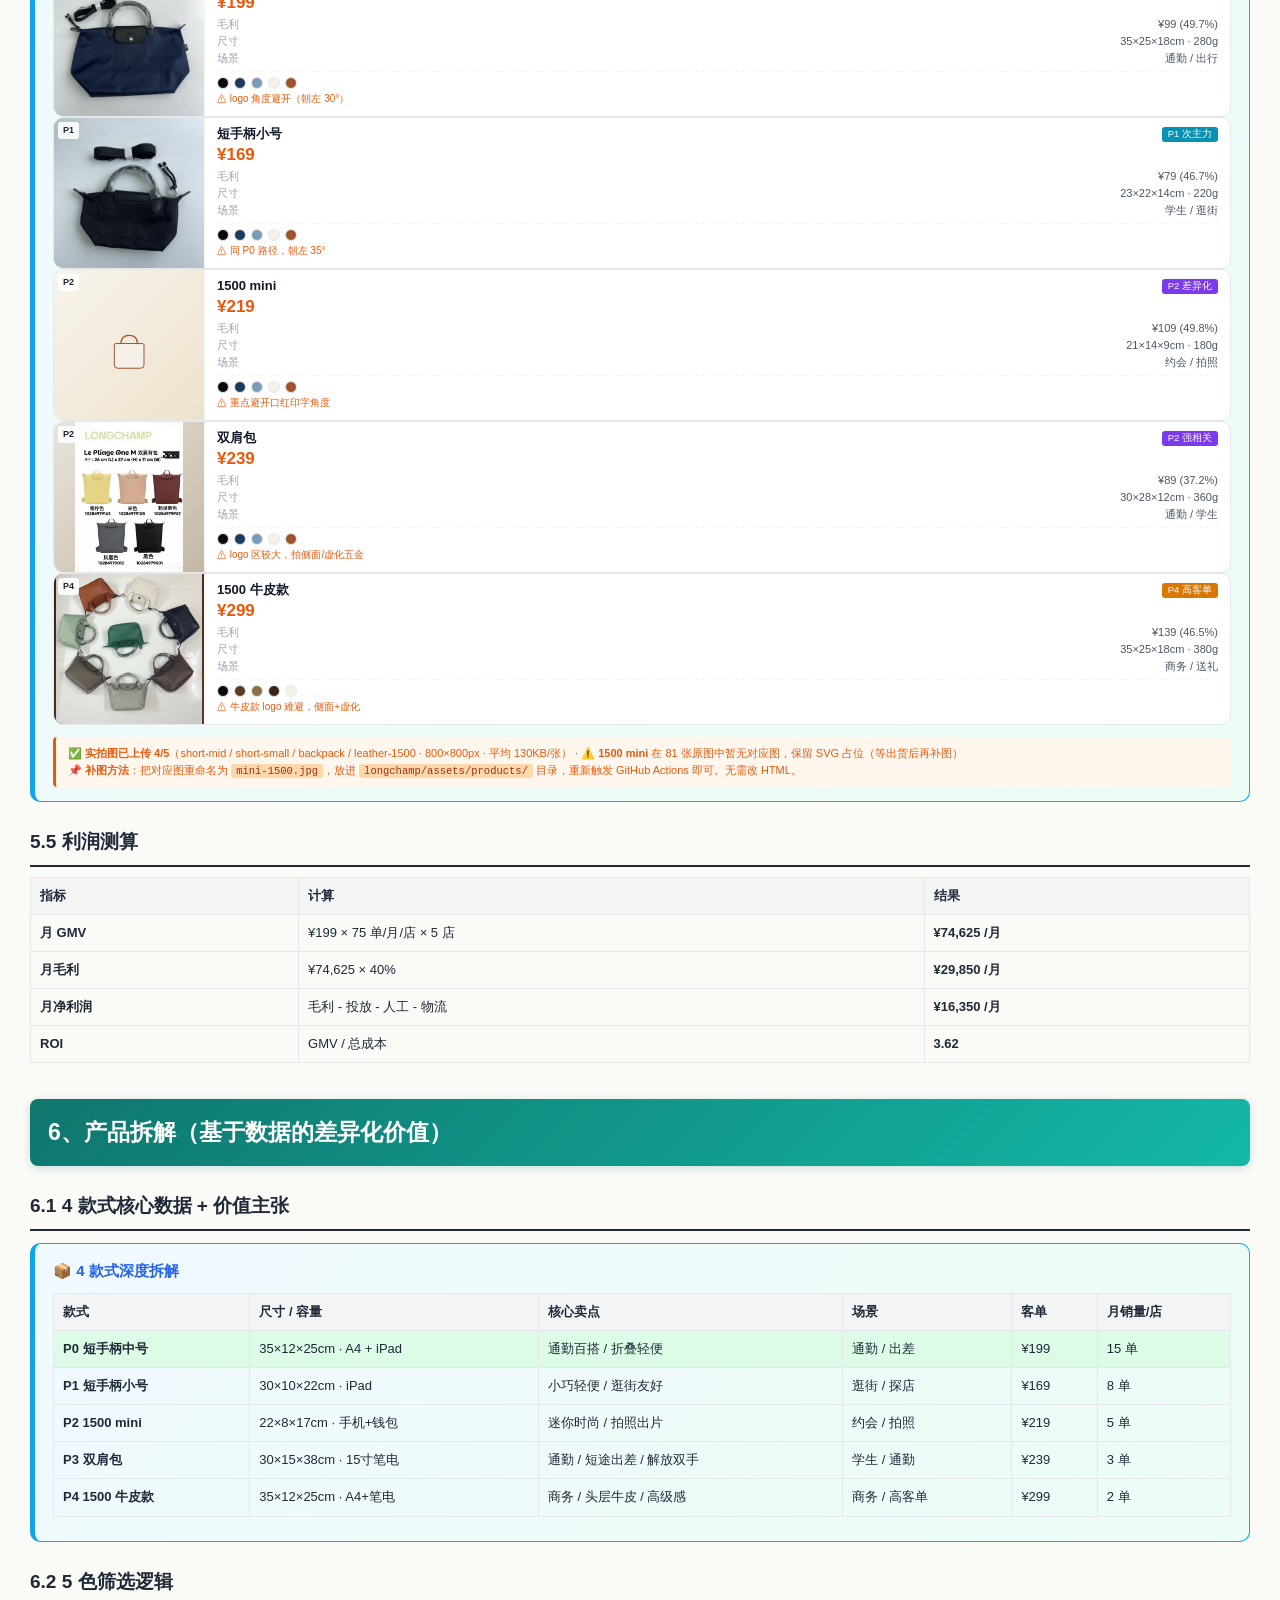
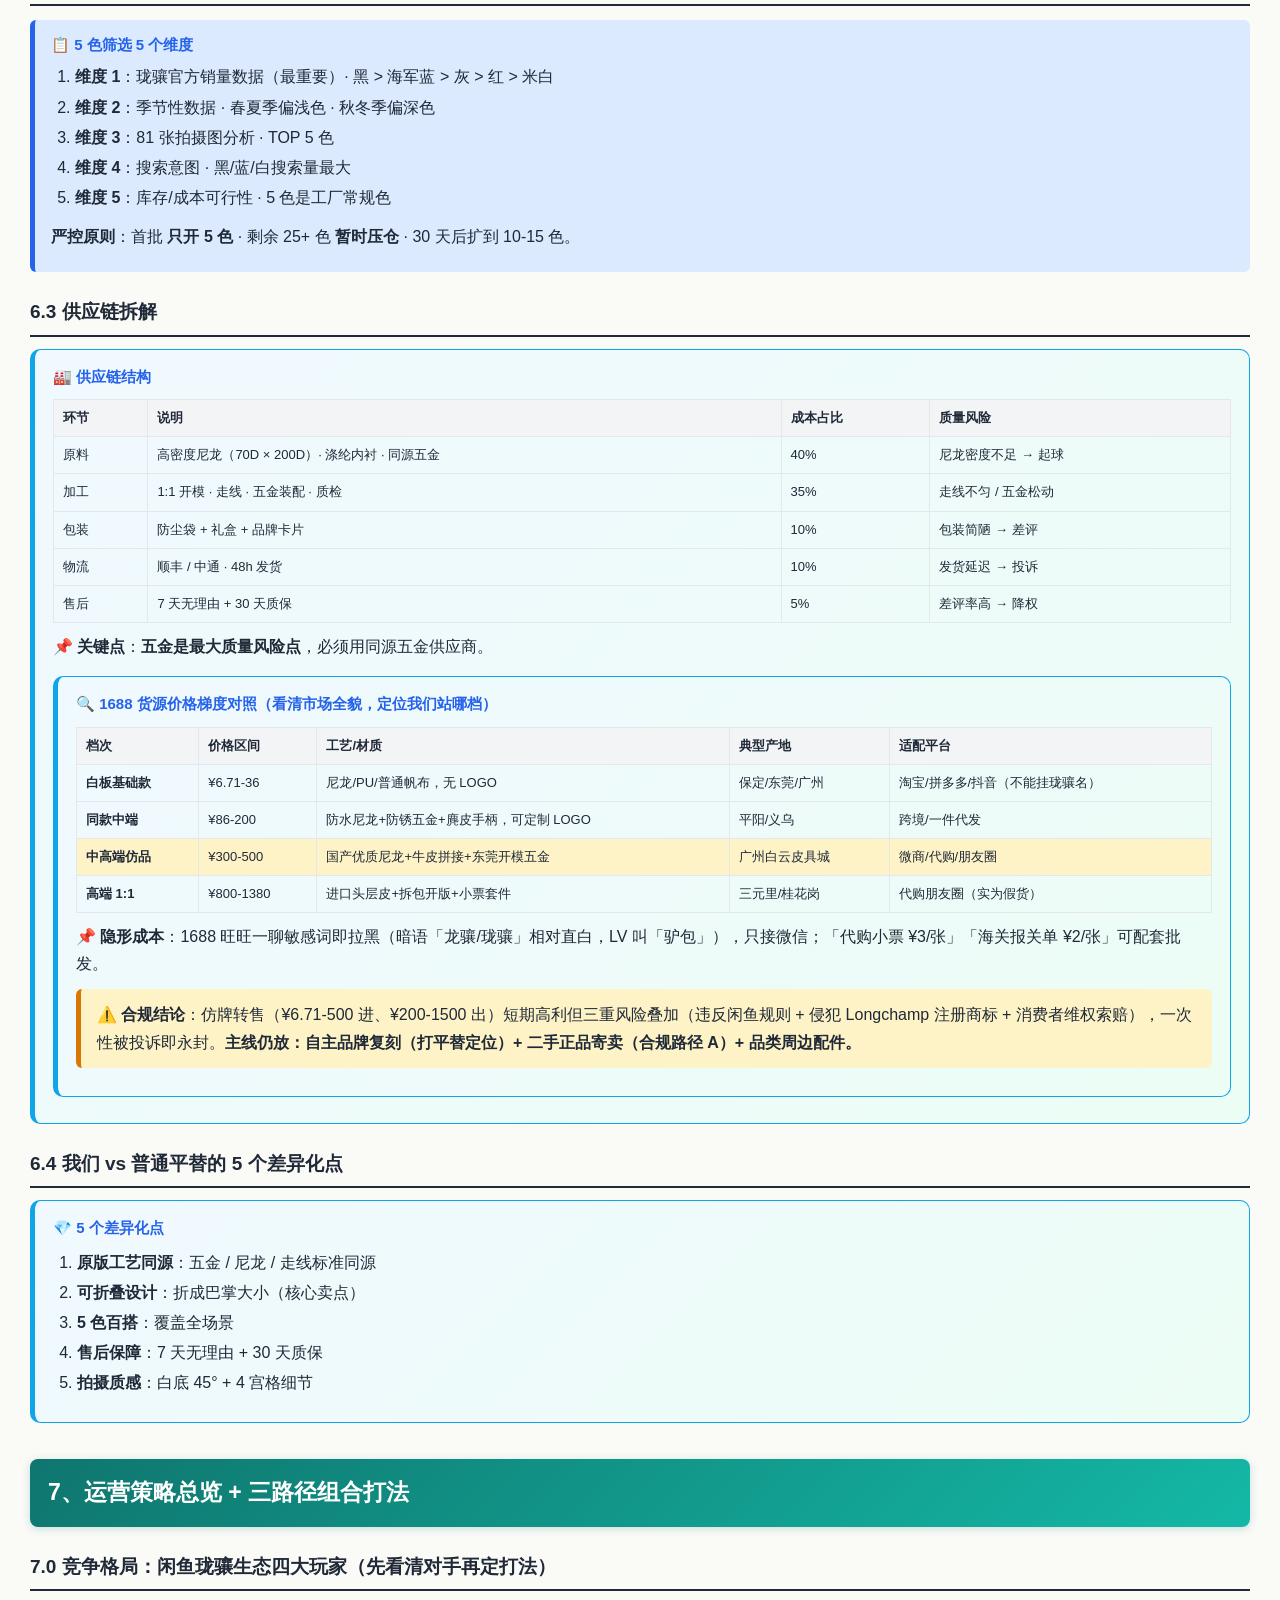
==== commit 9580d585: "整合珑骧闲鱼市场空间分析：品牌背书/价格带/1688货源梯度/竞争格局/5店矩阵" ====
--- a/longchamp/index.html
+++ b/longchamp/index.html
@@ -281,6 +281,8 @@
 @media (max-width: 380px) {
   .sku-grid { grid-template-columns: 1fr; }
   .sku-thumb { width: 140px; height: 140px; }
+  .sku-meta { padding: 6px 10px 8px; }
+  .sku-thumb { width: 140px; height: 140px; }
 }
 </style>
 </head>
@@ -438,6 +440,18 @@
     <tr data-page-node-id="ZDR7YwNNF4HqdRbXb8DMt1"><td data-page-node-id="yZvDlvgXGqRyPIif5lnFX2"><strong data-page-node-id="Rk5cABUiy8gBUoUbEStxMK">¥1500+</strong></td><td data-page-node-id="tRuTJJUVVyaoE1rbSuHRfU">5%</td><td data-page-node-id="6VBy6rwO19nBmNC0FISyWQ">高净值 / 奢侈品</td><td data-page-node-id="p6bHboy5AjNP406UfRy0Qs">二手 LV / Gucci / Hermès</td><td data-page-node-id="8dkqvxgledpz2CuMoWUdjH"><span class="tag tag-bad" data-page-node-id="vU8B9ulcOUXJuVoLFkIkFo">不参与</span> 假货风险高</td></tr>
   </table>
   <p data-page-node-id="SLp6FhsWGFr3nickRDaHfT">📌 <strong data-page-node-id="Bp03HEkGsNZemUu5CKH7By">结论</strong>：<strong data-page-node-id="th4WnRPNzBKfKcJJjrYq3B">¥50-500 占闲鱼箱包 55% 订单量</strong>，正是我们 ¥169-329 的核心战场。</p>
+
+<div class="data-card" data-page-node-id="NEW-2-2-longchamp-band" style="margin-top:16px">
+  <h3 data-page-node-id="NEW-2-2-band-h">👜 珑骧专属价格带（4 档 · 闲鱼实际生态，区别于通用箱包）</h3>
+  <table data-page-node-id="NEW-2-2-band-t">
+    <tr data-page-node-id="NEW-2-2-band-r1"><th data-page-node-id="NEW-2-2-band-h1">价格档</th><th data-page-node-id="NEW-2-2-band-h2">货源性质</th><th data-page-node-id="NEW-2-2-band-h3">闲鱼占比（估）</th><th data-page-node-id="NEW-2-2-band-h4">买家动机</th><th data-page-node-id="NEW-2-2-band-h5">标题关键词模板</th></tr>
+    <tr data-page-node-id="NEW-2-2-band-r2"><td data-page-node-id="NEW-2-2-band-c1"><strong data-page-node-id="NEW-2-2-band-b1">¥0-300</strong></td><td data-page-node-id="NEW-2-2-band-c2"><span class="tag tag-bad" data-page-node-id="NEW-2-2-band-tag1">仿牌/杂牌</span></td><td data-page-node-id="NEW-2-2-band-c3">20-25%</td><td data-page-node-id="NEW-2-2-band-c4">追求「珑骧外形」/不识货</td><td data-page-node-id="NEW-2-2-band-c5">—（平台禁售，不碰）</td></tr>
+    <tr data-page-node-id="NEW-2-2-band-r3"><td data-page-node-id="NEW-2-2-band-d1"><strong data-page-node-id="NEW-2-2-band-b2">¥300-800</strong></td><td data-page-node-id="NEW-2-2-band-d2"><span class="tag tag-good" data-page-node-id="NEW-2-2-band-tag2">二手/鉴定后</span></td><td data-page-node-id="NEW-2-2-band-d3">35-40%</td><td data-page-node-id="NEW-2-2-band-d4">资金敏感/学生党</td><td data-page-node-id="NEW-2-2-band-d5">「珑骧 Le Pliage 中号 9新」「二手自用」</td></tr>
+    <tr data-page-node-id="NEW-2-2-band-r4"><td data-page-node-id="NEW-2-2-band-e1"><strong data-page-node-id="NEW-2-2-band-b3">¥800-1500</strong></td><td data-page-node-id="NEW-2-2-band-e2"><span class="tag tag-good" data-page-node-id="NEW-2-2-band-tag3">二手中小号正品</span></td><td data-page-node-id="NEW-2-2-band-e3">25-30%</td><td data-page-node-id="NEW-2-2-band-e4">对比京东促销价/求保障</td><td data-page-node-id="NEW-2-2-band-e5">「珑骧 L 短柄 95新 含包装」「专柜购入」</td></tr>
+    <tr data-page-node-id="NEW-2-2-band-r5"><td data-page-node-id="NEW-2-2-band-f1"><strong data-page-node-id="NEW-2-2-band-b4">¥1500+</strong></td><td data-page-node-id="NEW-2-2-band-f2"><span class="tag tag-warn" data-page-node-id="NEW-2-2-band-tag4">全新/稀缺款</span></td><td data-page-node-id="NEW-2-2-band-f3">10-15%</td><td data-page-node-id="NEW-2-2-band-f4">送礼/收藏/高端通勤</td><td data-page-node-id="NEW-2-2-band-f5">「全新 未拆封 专柜自提」「送女友」</td></tr>
+  </table>
+  <p data-page-node-id="NEW-2-2-band-concl">📌 <strong data-page-node-id="NEW-2-2-band-concl-b">结论</strong>：珑骧的闲鱼主战场在 <strong data-page-node-id="NEW-2-2-band-concl-c">¥300-1500 二手正品带（占 60-70%）</strong>，而不是 <¥300 仿牌带（那个区一旦被认定售假即封号）。我们的复刻平替（¥169-329）与二手正品带形成 <strong data-page-node-id="NEW-2-2-band-concl-d">「低价补位」</strong>，承接够不到二手正品的价格敏感人群。</p>
+</div>
 </div>
 
 <h2 data-page-node-id="AkEB0ZOgsHH7Fg4wMjI95C">2.3 箱包搜索关键词热度 TOP 30</h2>
@@ -511,6 +525,9 @@
     <li data-page-node-id="8lI3OAWGJSAdBQN4fWo2NR"><strong data-page-node-id="25j3FQY8WzCWkyCqyB9TA5">主力价位</strong>：¥1000-5000（尼龙 ¥1000-1500 · 皮质 ¥3000-5000）</li>
     <li data-page-node-id="Mm0pDaQ0BNrEcCd2ovoaRO"><strong data-page-node-id="FAmADwdUT1pk6pFk3VJNSY">中国销量</strong>：2024 年中国区销售约 ¥15 亿 · 尼龙系列占 60%+</li>
     <li data-page-node-id="1kcHiHEXEYbPt3o9TMM9So"><strong data-page-node-id="S1waEItuNuBFp9r2otsYIL">用户复购</strong>：Le Pliage 复购率 35%（买不同尺寸/颜色）</li>
+    <li data-page-node-id="NEW-3-1-founder"><strong data-page-node-id="NEW-3-1-founder-b">创始人</strong>：Jean Cassegrain，1948 年巴黎创立（皮烟斗起家），1993 年第二代掌门 Philippe 推出 Le Pliage 折叠系列，受折纸启发可折平装袋</li>
+    <li data-page-node-id="NEW-3-1-celeb"><strong data-page-node-id="NEW-3-1-celeb-b">王室/明星背书</strong>：凯特王妃长年携带 Large Le Pliage，韩星金世任品牌大使 → 社交种草力强、二手保值有面子</li>
+    <li data-page-node-id="NEW-3-1-compete"><strong data-page-node-id="NEW-3-1-compete-b">竞品价位对照</strong>：低于 Michael Kors（$250-400）、高于 Kipling（$70-120），卡在「轻奢入门空白带」；美国 Nordstrom 客户 4-5 星占比 95%</li>
   </ul>
 </div>
 
@@ -524,6 +541,11 @@
   <tr data-page-node-id="u0CNNDB7RQVoTcnOcaKJKx"><td data-page-node-id="IfFqhmQcEzmWfYYTIGLGFN"><strong data-page-node-id="cmAplF0fkSKsRextXF8Zmq">Le Pliage 牛皮款</strong></td><td data-page-node-id="s8BlI3PyGfN4ILe1lsywqk">¥3500-5000</td><td data-page-node-id="09AksiNVCuSXCuygEcgMEA">¥1500-2500</td><td data-page-node-id="YBkg5ouTMRGxYfuon1oABB">商务 / 高收入</td><td data-page-node-id="Kmd3srEIA3uaSByUmYu6wF">¥299-369</td></tr>
 </table>
 <p data-page-node-id="FNWf9oYdeP6YaSFlSJhsaU">📌 <strong data-page-node-id="nTMZLF4STdFPZHCZ6GdRxJ">结论</strong>：<strong data-page-node-id="yQtkFOXmzX5zJ1D0yjRnCK">主力价位是短手柄中号 ¥1450</strong>，对应复刻品 ¥199-269，价差 1/5-1/7，<strong data-page-node-id="QF5VDdNpXn5dUFo0VFOHx6">性价比戳点极强</strong>。</p>
+
+<div class="alert alert-info" data-page-node-id="NEW-3-2-pouch">
+  <strong data-page-node-id="NEW-3-2-pouch-b">🚀 2026 新爆款补充 · Le Pliage Pouch（迷你饺子包）</strong><br>
+  官方价 <strong data-page-node-id="NEW-3-2-pouch-p">¥700-900</strong>，尺寸 17×11×5.5cm，装得下 iPhone Pro Max 却只有手掌大。香港上市即空、7 色百搭，小红书「小废包」话题度断层第一。<strong data-page-node-id="NEW-3-2-pouch-k">无长带 → 衍生「改斜挎 + 自配肩带/流苏」配件需求</strong>，决策门槛低、适合跑量。
+</div>
 
 <h2 data-page-node-id="4gD3s3NLUFWirL6ANRVvAd">3.2.5 珑骧 Longchamp 产品全景图（2026 检索口径 · 2026.9）</h2>
 <div class="data-card" data-page-node-id="ggmnGKvgnzFRhnGWhjov8T" style="background:linear-gradient(135deg,#faf5ff,#f5f3ff);border-left:5px solid #8b5cf6">
@@ -895,6 +917,21 @@
     <tr data-page-node-id="Be1sqwGG99HaomnQlhXdGT"><td data-page-node-id="RY74WMCfDbUjL32z3HxqBU">售后</td><td data-page-node-id="YLrDWFPjdP7G6WKjsGIPG9">7 天无理由 + 30 天质保</td><td data-page-node-id="GoGRAFABAopkttoHdiwFAs">5%</td><td data-page-node-id="JHsnFOWKnHglYPJipu1OQ3">差评率高 → 降权</td></tr>
   </table>
   <p data-page-node-id="TH3P0G1Y4gMmY5UUpd8JJZ">📌 <strong data-page-node-id="SxGIHKSSwvmgEgaX4NVM9p">关键点</strong>：<strong data-page-node-id="4m7SdMHKxMnEguXlCBKxER">五金是最大质量风险点</strong>，必须用同源五金供应商。</p>
+
+<div class="data-card" data-page-node-id="NEW-6-3-1688" style="margin-top:16px">
+  <h3 data-page-node-id="NEW-6-3-1688-h">🔍 1688 货源价格梯度对照（看清市场全貌，定位我们站哪档）</h3>
+  <table data-page-node-id="NEW-6-3-1688-t">
+    <tr data-page-node-id="NEW-6-3-1688-r1"><th data-page-node-id="NEW-6-3-1688-h1">档次</th><th data-page-node-id="NEW-6-3-1688-h2">价格区间</th><th data-page-node-id="NEW-6-3-1688-h3">工艺/材质</th><th data-page-node-id="NEW-6-3-1688-h4">典型产地</th><th data-page-node-id="NEW-6-3-1688-h5">适配平台</th></tr>
+    <tr data-page-node-id="NEW-6-3-1688-r2"><td data-page-node-id="NEW-6-3-1688-c1"><strong data-page-node-id="NEW-6-3-1688-b1">白板基础款</strong></td><td data-page-node-id="NEW-6-3-1688-c2">¥6.71-36</td><td data-page-node-id="NEW-6-3-1688-c3">尼龙/PU/普通帆布，无 LOGO</td><td data-page-node-id="NEW-6-3-1688-c4">保定/东莞/广州</td><td data-page-node-id="NEW-6-3-1688-c5">淘宝/拼多多/抖音（不能挂珑骧名）</td></tr>
+    <tr data-page-node-id="NEW-6-3-1688-r3"><td data-page-node-id="NEW-6-3-1688-d1"><strong data-page-node-id="NEW-6-3-1688-b2">同款中端</strong></td><td data-page-node-id="NEW-6-3-1688-d2">¥86-200</td><td data-page-node-id="NEW-6-3-1688-d3">防水尼龙+防锈五金+麂皮手柄，可定制 LOGO</td><td data-page-node-id="NEW-6-3-1688-d4">平阳/义乌</td><td data-page-node-id="NEW-6-3-1688-d5">跨境/一件代发</td></tr>
+    <tr style="background:#fef3c7" data-page-node-id="NEW-6-3-1688-r4"><td data-page-node-id="NEW-6-3-1688-e1"><strong data-page-node-id="NEW-6-3-1688-b3">中高端仿品</strong></td><td data-page-node-id="NEW-6-3-1688-e2">¥300-500</td><td data-page-node-id="NEW-6-3-1688-e3">国产优质尼龙+牛皮拼接+东莞开模五金</td><td data-page-node-id="NEW-6-3-1688-e4">广州白云皮具城</td><td data-page-node-id="NEW-6-3-1688-e5">微商/代购/朋友圈</td></tr>
+    <tr data-page-node-id="NEW-6-3-1688-r5"><td data-page-node-id="NEW-6-3-1688-f1"><strong data-page-node-id="NEW-6-3-1688-b4">高端 1:1</strong></td><td data-page-node-id="NEW-6-3-1688-f2">¥800-1380</td><td data-page-node-id="NEW-6-3-1688-f3">进口头层皮+拆包开版+小票套件</td><td data-page-node-id="NEW-6-3-1688-f4">三元里/桂花岗</td><td data-page-node-id="NEW-6-3-1688-f5">代购朋友圈（实为假货）</td></tr>
+  </table>
+  <p data-page-node-id="NEW-6-3-1688-note">📌 <strong data-page-node-id="NEW-6-3-1688-note-b">隐形成本</strong>：1688 旺旺一聊敏感词即拉黑（暗语「龙骧/珑骧」相对直白，LV 叫「驴包」），只接微信；「代购小票 ¥3/张」「海关报关单 ¥2/张」可配套批发。</p>
+  <div class="alert alert-warn" data-page-node-id="NEW-6-3-1688-warn" style="margin-top:12px">
+    <strong data-page-node-id="NEW-6-3-1688-warn-b">⚠️ 合规结论</strong>：仿牌转售（¥6.71-500 进、¥200-1500 出）短期高利但三重风险叠加（违反闲鱼规则 + 侵犯 Longchamp 注册商标 + 消费者维权索赔），一次性被投诉即永封。<strong data-page-node-id="NEW-6-3-1688-warn-c">主线仍放：自主品牌复刻（打平替定位）+ 二手正品寄卖（合规路径 A）+ 品类周边配件。</strong>
+  </div>
+</div>
 </div>
 
 <h2 data-page-node-id="D2lNsNAkLdimux6JCqqWDr">6.4 我们 vs 普通平替的 5 个差异化点</h2>
@@ -911,6 +948,32 @@
 
 <!-- 7. 运营策略总览 -->
 <h1 class="section-title" id="sec-7" data-page-node-id="HOSpVsZWVbGxajFvSc5i1I">7、运营策略总览 + 三路径组合打法</h1>
+
+
+<h2 data-page-node-id="NEW-7-0-competition">7.0 竞争格局：闲鱼珑骧生态四大玩家（先看清对手再定打法）</h2>
+<div class="data-card" data-page-node-id="NEW-7-0-comp-card">
+  <table data-page-node-id="NEW-7-0-comp-t">
+    <tr data-page-node-id="NEW-7-0-comp-r1"><th data-page-node-id="NEW-7-0-comp-h1">玩家类型</th><th data-page-node-id="NEW-7-0-comp-h2">代表模式</th><th data-page-node-id="NEW-7-0-comp-h3">占比估</th><th data-page-node-id="NEW-7-0-comp-h4">竞争威胁</th><th data-page-node-id="NEW-7-0-comp-h5">我方对策</th></tr>
+    <tr data-page-node-id="NEW-7-0-comp-r2"><td data-page-node-id="NEW-7-0-comp-c1"><strong data-page-node-id="NEW-7-0-comp-b1">① 专业鉴定店</strong></td><td data-page-node-id="NEW-7-0-comp-c2">鱼小铺+验货宝+严选+鉴定证书</td><td data-page-node-id="NEW-7-0-comp-c3">15-20%</td><td data-page-node-id="NEW-7-0-comp-c4"><span class="tag tag-warn" data-page-node-id="NEW-7-0-comp-tag1">高</span>流量集中/信任壁垒</td><td data-page-node-id="NEW-7-0-comp-c5">同套体系做差异化款式+故事</td></tr>
+    <tr data-page-node-id="NEW-7-0-comp-r3"><td data-page-node-id="NEW-7-0-comp-d1"><strong data-page-node-id="NEW-7-0-comp-b2">② 个人闲置卖家</strong></td><td data-page-node-id="NEW-7-0-comp-d2">真实自用+专柜小票</td><td data-page-node-id="NEW-7-0-comp-d3">50-55%</td><td data-page-node-id="NEW-7-0-comp-d4"><span class="tag tag-info" data-page-node-id="NEW-7-0-comp-tag2">中</span>价格便宜/不持续</td><td data-page-node-id="NEW-7-0-comp-d5">拼「批量+鉴定+售后」</td></tr>
+    <tr data-page-node-id="NEW-7-0-comp-r4"><td data-page-node-id="NEW-7-0-comp-e1"><strong data-page-node-id="NEW-7-0-comp-b3">③ 职业回收商</strong></td><td data-page-node-id="NEW-7-0-comp-e2">线下回收→线上批量</td><td data-page-node-id="NEW-7-0-comp-e3">10-15%</td><td data-page-node-id="NEW-7-0-comp-e4"><span class="tag tag-warn" data-page-node-id="NEW-7-0-comp-tag3">高</span>数量大/鉴定熟练</td><td data-page-node-id="NEW-7-0-comp-e5">合作回收（卖我源）不硬抢</td></tr>
+    <tr data-page-node-id="NEW-7-0-comp-r5"><td data-page-node-id="NEW-7-0-comp-f1"><strong data-page-node-id="NEW-7-0-comp-b4">④ 仿牌/擦边</strong></td><td data-page-node-id="NEW-7-0-comp-f2">1688 仿品+暗语引流</td><td data-page-node-id="NEW-7-0-comp-f3">15-20%</td><td data-page-node-id="NEW-7-0-comp-f4"><span class="tag tag-bad" data-page-node-id="NEW-7-0-comp-tag4">低</span>（我方不打）</td><td data-page-node-id="NEW-7-0-comp-f5">正面抢占正品心智，做「真品」标签</td></tr>
+  </table>
+  <p data-page-node-id="NEW-7-0-comp-note">📌 <strong data-page-node-id="NEW-7-0-comp-note-b">竞争壁垒四件套</strong>：<strong data-page-node-id="NEW-7-0-comp-note-c">信任</strong>（最便宜的真品+鉴定证书+7 天无理由）· <strong data-page-node-id="NEW-7-0-comp-note-d">内容</strong>（「珑骧选购指南」系列+改斜挎教程）· <strong data-page-node-id="NEW-7-0-comp-note-e">流量</strong>（长尾词全占位+5 店矩阵+超强擦亮）· <strong data-page-node-id="NEW-7-0-comp-note-f">客单</strong>（配饰+礼盒+成套拉高客单）。</p>
+</div>
+
+<h2 data-page-node-id="NEW-7-0-matrix">7.0.1 5 店矩阵款式/价格分配（承接 V2.0-V4.0 升级路径）</h2>
+<div class="data-card" data-page-node-id="NEW-7-0-matrix-card">
+  <table data-page-node-id="NEW-7-0-matrix-t">
+    <tr data-page-node-id="NEW-7-0-matrix-r1"><th data-page-node-id="NEW-7-0-matrix-h1">店铺</th><th data-page-node-id="NEW-7-0-matrix-h2">定位</th><th data-page-node-id="NEW-7-0-matrix-h3">主推款式</th><th data-page-node-id="NEW-7-0-matrix-h4">价格带</th><th data-page-node-id="NEW-7-0-matrix-h5">核心动作</th></tr>
+    <tr data-page-node-id="NEW-7-0-matrix-r2"><td data-page-node-id="NEW-7-0-matrix-c1"><strong data-page-node-id="NEW-7-0-matrix-b1">主店</strong>「珑骧时光」</td><td data-page-node-id="NEW-7-0-matrix-c2">二手主流/大流量</td><td data-page-node-id="NEW-7-0-matrix-c3">Le Pliage L/M 中大号</td><td data-page-node-id="NEW-7-0-matrix-c4">¥800-1500</td><td data-page-node-id="NEW-7-0-matrix-c5">每日擦亮+超强擦亮+严选寄卖</td></tr>
+    <tr data-page-node-id="NEW-7-0-matrix-r3"><td data-page-node-id="NEW-7-0-matrix-d1"><strong data-page-node-id="NEW-7-0-matrix-b2">配件店</strong>「珑骧改造工坊」</td><td data-page-node-id="NEW-7-0-matrix-d2">流量型小件</td><td data-page-node-id="NEW-7-0-matrix-d3">Pouch+肩带+流苏+卡包</td><td data-page-node-id="NEW-7-0-matrix-d4">¥300-800</td><td data-page-node-id="NEW-7-0-matrix-d5">改带教程视频+多色搭配</td></tr>
+    <tr data-page-node-id="NEW-7-0-matrix-r4"><td data-page-node-id="NEW-7-0-matrix-e1"><strong data-page-node-id="NEW-7-0-matrix-b3">升级店</strong>「珑骧 Energy」</td><td data-page-node-id="NEW-7-0-matrix-e2">中高端环保系列</td><td data-page-node-id="NEW-7-0-matrix-e3">Le Pliage Energy</td><td data-page-node-id="NEW-7-0-matrix-e4">¥1800-2800</td><td data-page-node-id="NEW-7-0-matrix-e5">ESG 故事+多场景通勤视频</td></tr>
+    <tr data-page-node-id="NEW-7-0-matrix-r5"><td data-page-node-id="NEW-7-0-matrix-f1"><strong data-page-node-id="NEW-7-0-matrix-b4">高端店</strong>「珑骧 Vintage」</td><td data-page-node-id="NEW-7-0-matrix-f2">Xtra/Foulonné 稀缺款</td><td data-page-node-id="NEW-7-0-matrix-f3">Xtra/Foulonné/Roseau</td><td data-page-node-id="NEW-7-0-matrix-f4">¥3500-8000</td><td data-page-node-id="NEW-7-0-matrix-f5">礼盒包装+收藏故事</td></tr>
+    <tr data-page-node-id="NEW-7-0-matrix-r6"><td data-page-node-id="NEW-7-0-matrix-g1"><strong data-page-node-id="NEW-7-0-matrix-b5">鉴定店</strong>「珑骧验货宝」</td><td data-page-node-id="NEW-7-0-matrix-g2">服务+鉴定寄卖</td><td data-page-node-id="NEW-7-0-matrix-g3">各档位兼容+鉴定服务</td><td data-page-node-id="NEW-7-0-matrix-g4">¥500-3000</td><td data-page-node-id="NEW-7-0-matrix-g5">小额鉴定+验货宝服务</td></tr>
+  </table>
+  <p data-page-node-id="NEW-7-0-matrix-note">📌 <strong data-page-node-id="NEW-7-0-matrix-note-b">说明</strong>：此 5 店分工是「二手正品寄卖」的矩阵化延伸（对应市场空间分析第 6 块），与第 8-10 章三路径打法互补——若走复刻平替主线，则 5 店对应 5 个复刻款式；若叠加二手寄卖，则按上表分流。</p>
+</div>
 
 <h2 data-page-node-id="PDbqIVVqZOQNHa8mYUeBNZ">7.1 三路径速查（怎么选）</h2>
 <table data-page-node-id="udZ2hKEro9FrqGkAezFivx">
